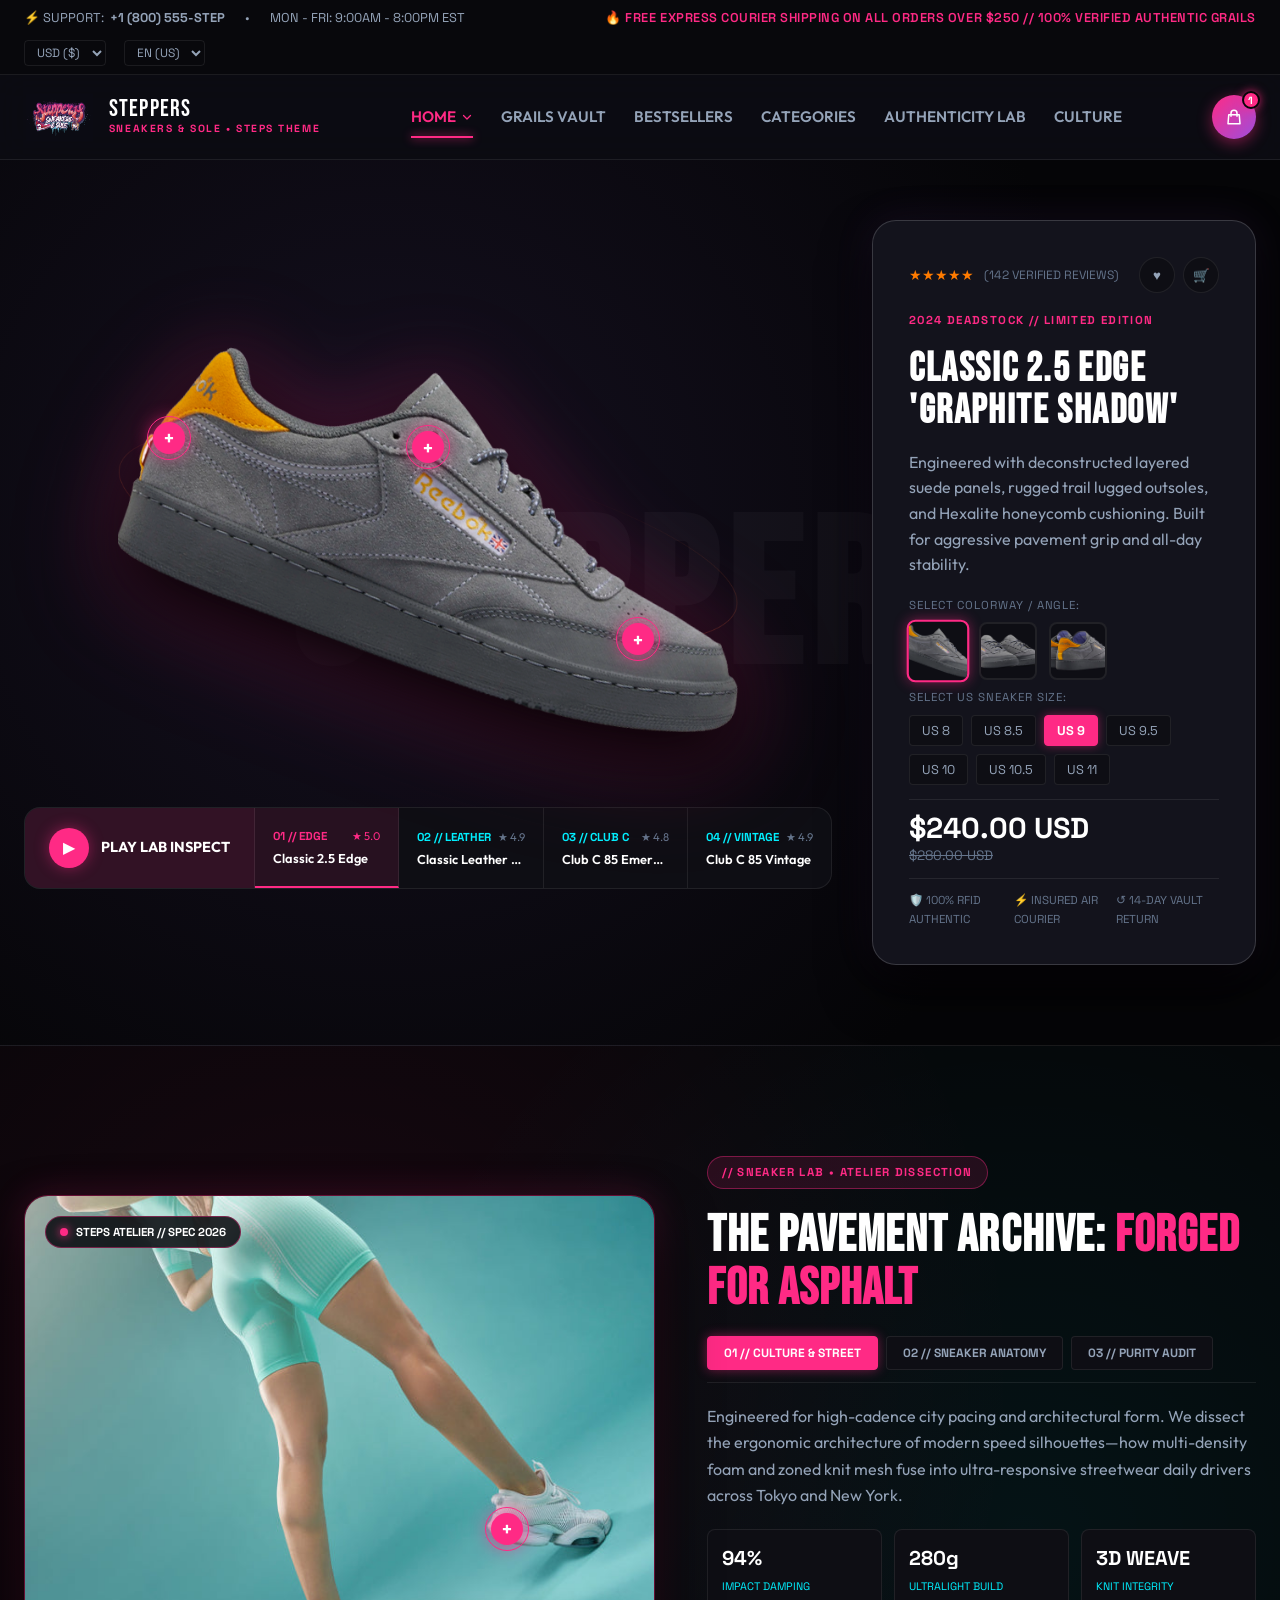
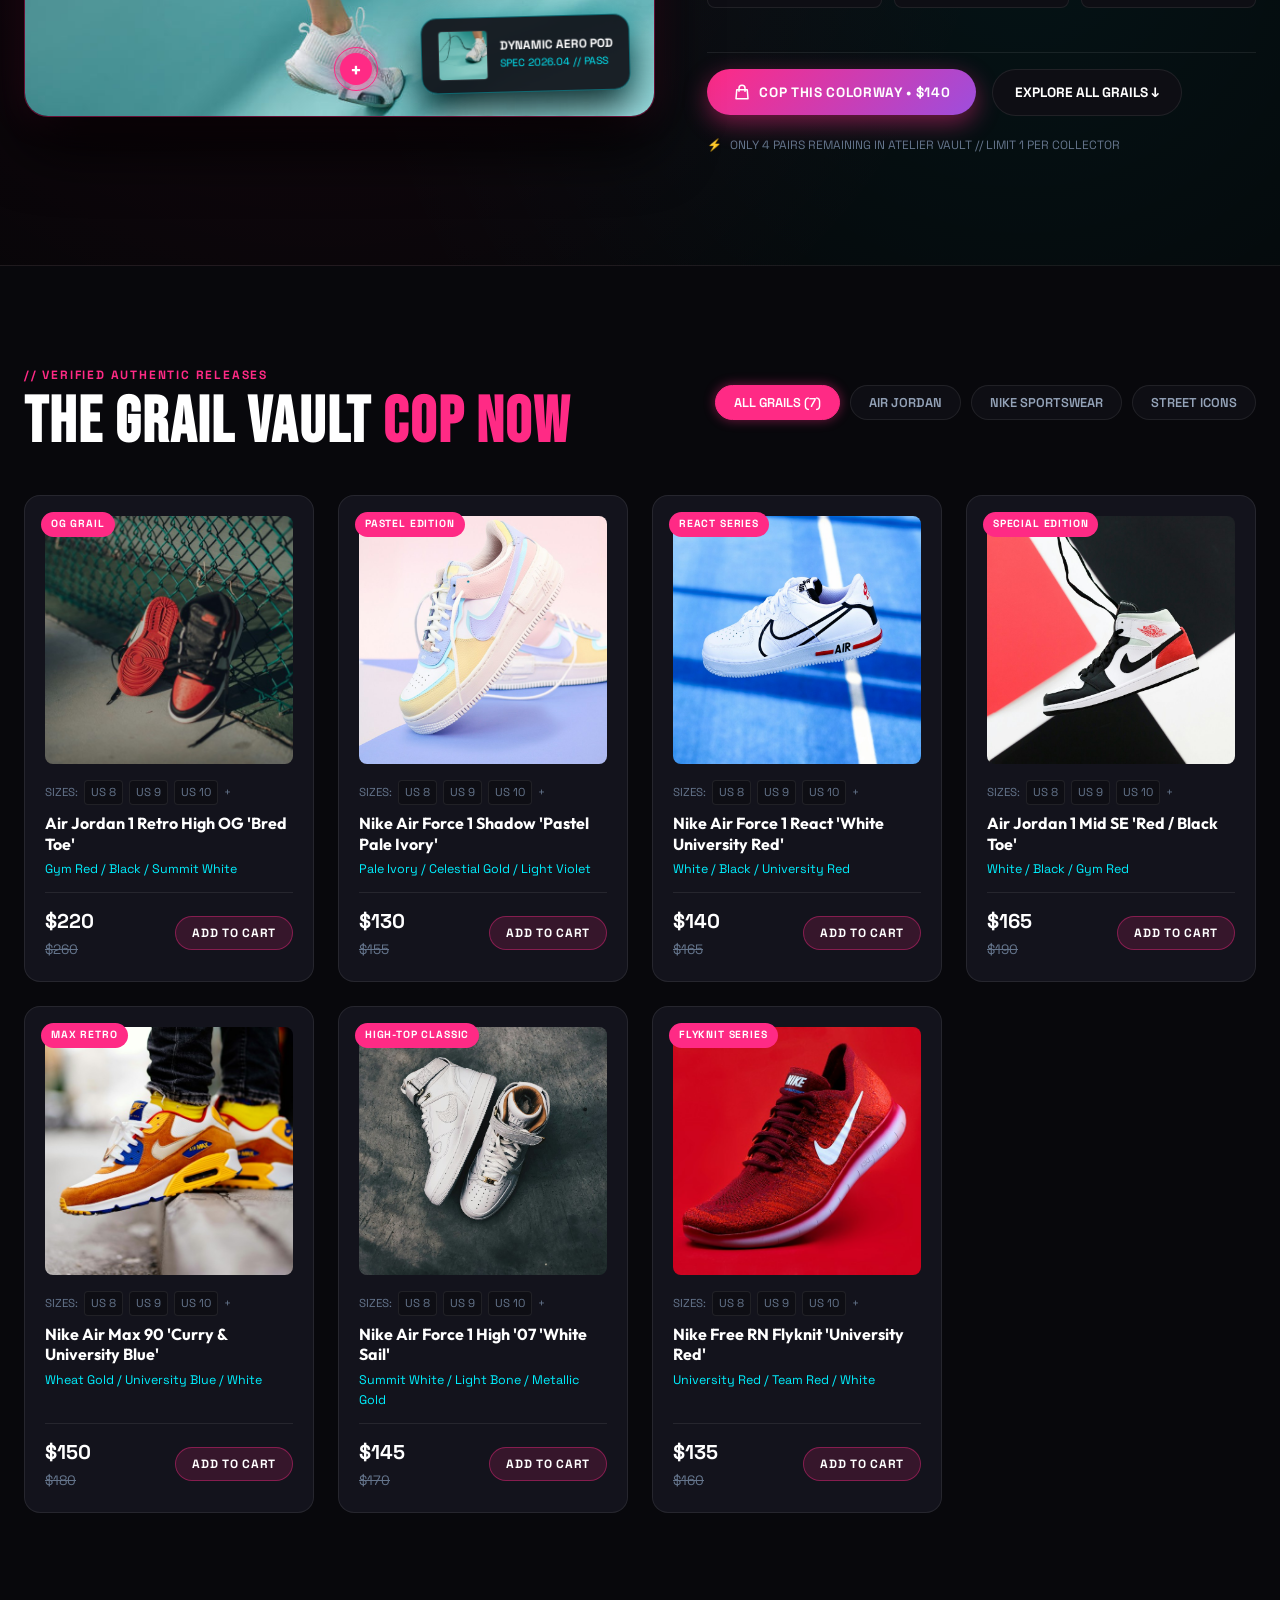
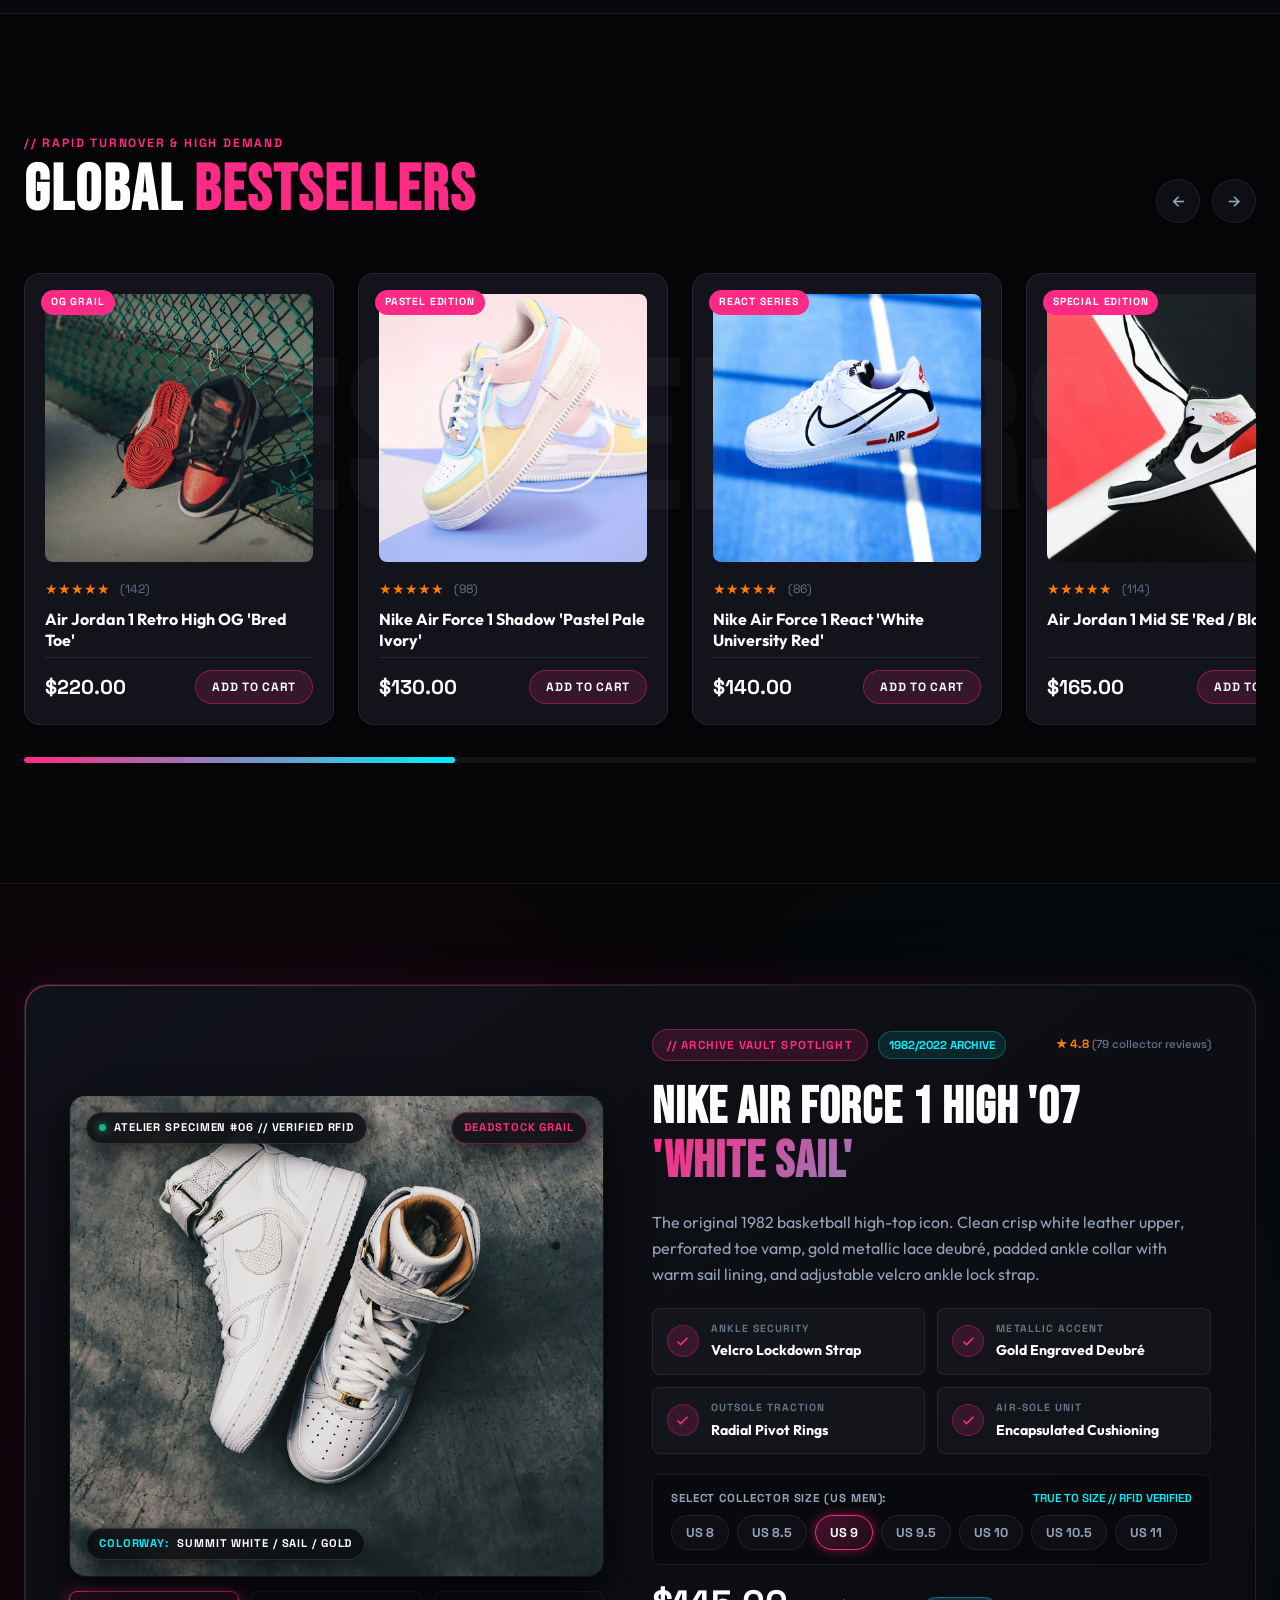
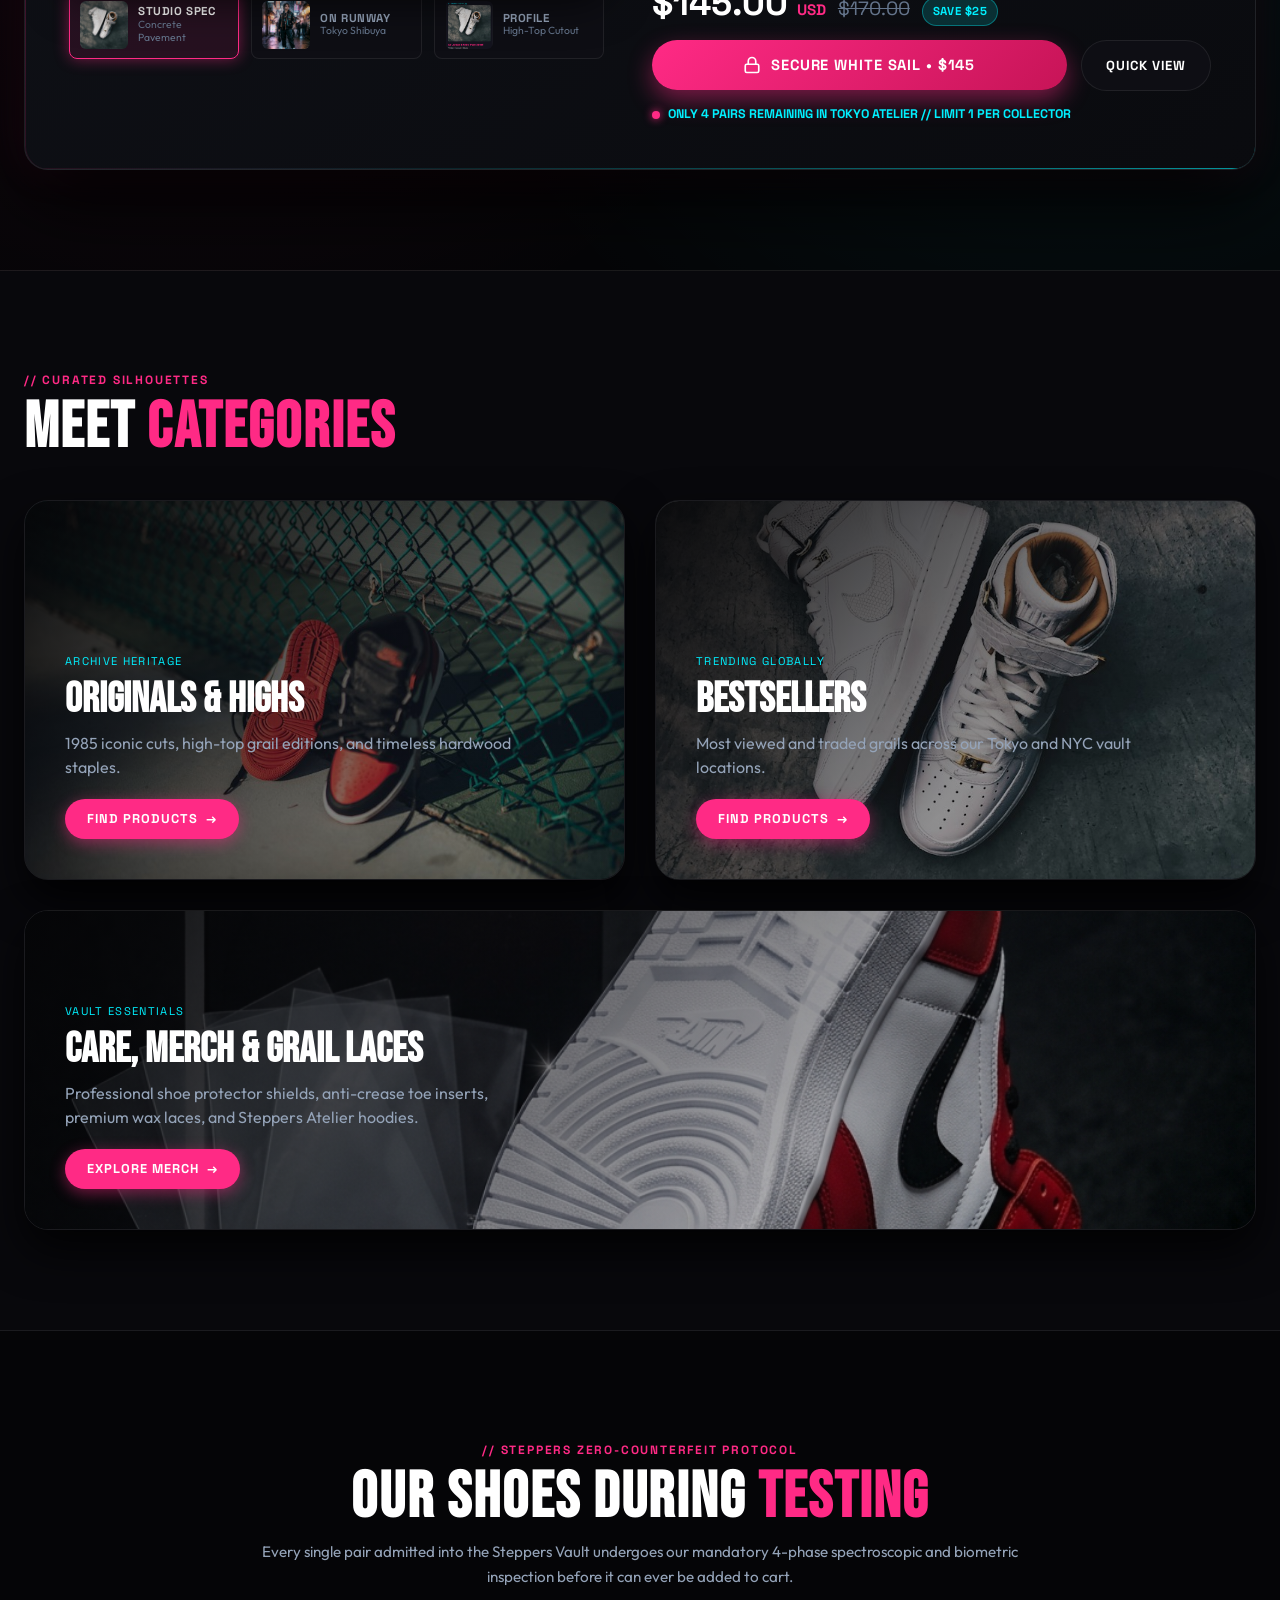
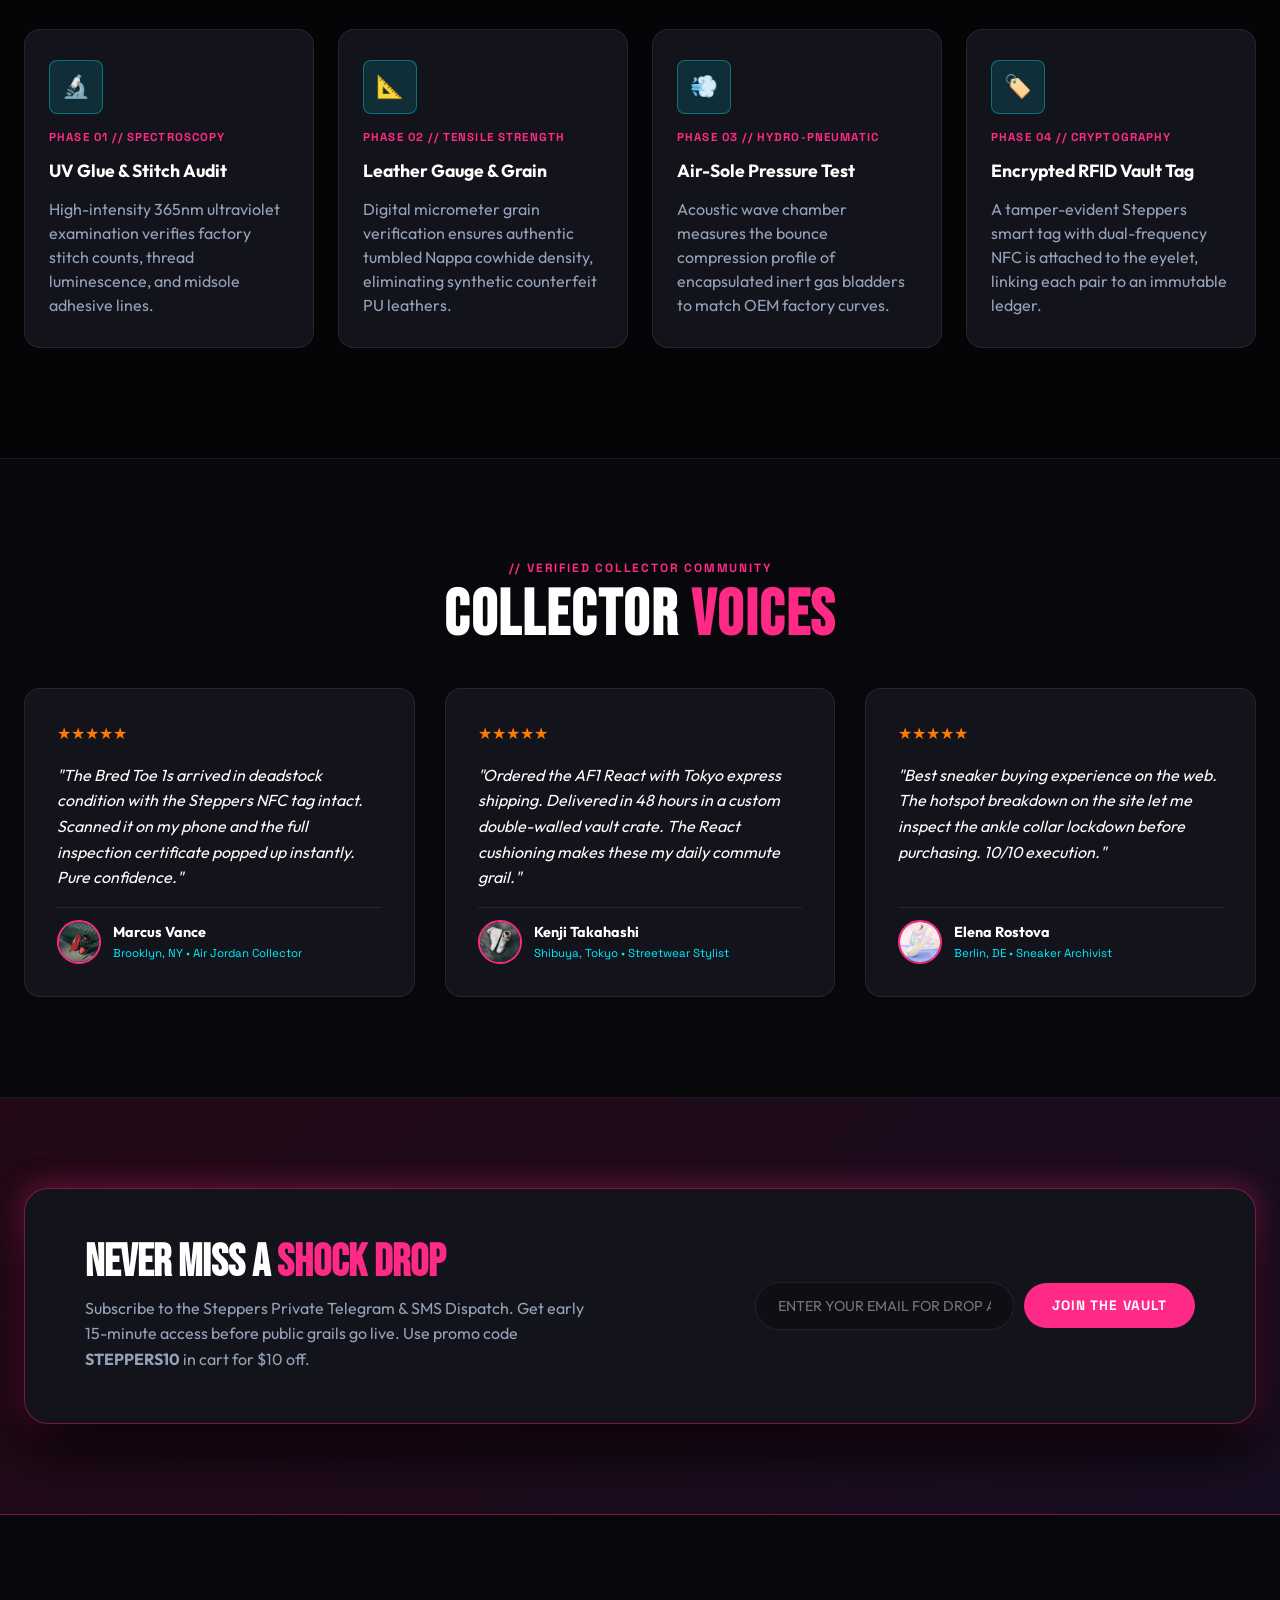
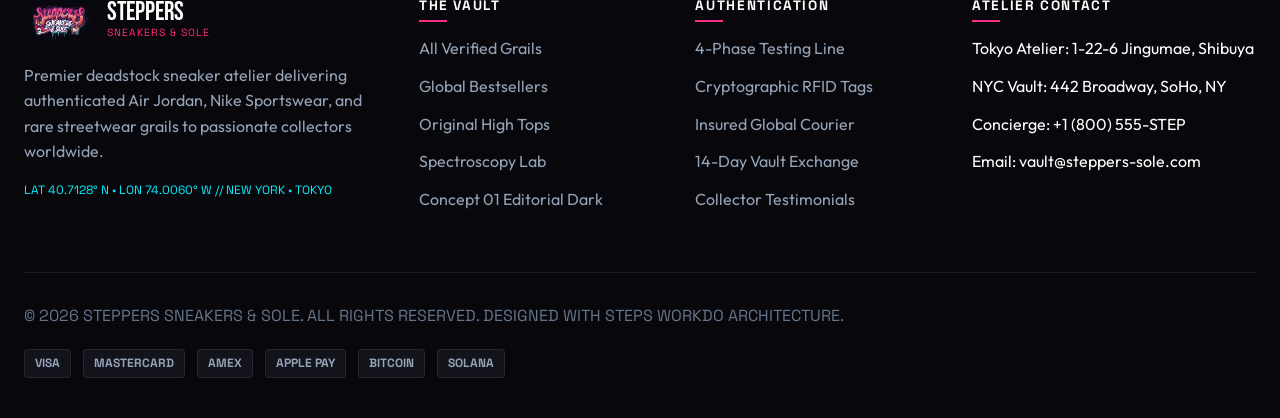
==== index2.html @ d8806152 "Feature Nike Air Force 1 High '07 'White Sail' in redesigned spotlight section on index2" ====
<!DOCTYPE html>
<html lang="en">

<head>
  <meta charset="UTF-8">
  <meta name="viewport" content="width=device-width, initial-scale=1.0">
  <title>Steppers Sneakers &amp; Sole — Steps WorkDo Theme (Concept 02)</title>
  <meta name="description"
    content="Steppers Concept 02: Reimagined with Steps WorkDo Shopify e-commerce architecture in dark cyberpunk streetwear aesthetics. Interactive shoe hotspots, live swatches, sizing selector, and authenticated grail vault.">
  <link rel="icon" type="image/jpeg" href="assets/images/steppers-logo.jpg">

  <!-- Core Stylesheet for Concept 2 (Steps WorkDo Architecture) -->
  <link rel="stylesheet" href="assets/css/style2.css">
</head>

<body>

  <!-- ==========================================================================
       1. TOP ANNOUNCEMENT BAR (STEPS WORKDO STYLE)
       ========================================================================== -->
  <aside class="site-top-bar" aria-label="Announcement & Support">
    <div class="container top-bar-inner">
      <div class="top-bar-left">
        <span>⚡ SUPPORT: <strong>+1 (800) 555-STEP</strong></span>
        <span>•</span>
        <span>MON - FRI: 9:00AM - 8:00PM EST</span>
      </div>

      <div class="top-bar-ticker">
        🔥 FREE EXPRESS COURIER SHIPPING ON ALL ORDERS OVER $250 // 100% VERIFIED AUTHENTIC GRAILS
      </div>

      <div class="top-bar-right">
        <select class="top-select" aria-label="Select Currency">
          <option value="USD">USD ($)</option>
          <option value="EUR">EUR (€)</option>
          <option value="GBP">GBP (£)</option>
          <option value="JPY">JPY (¥)</option>
        </select>

        <select class="top-select" aria-label="Select Language">
          <option value="EN">EN (US)</option>
          <option value="JA">JA (JP)</option>
          <option value="FR">FR (EU)</option>
        </select>
      </div>
    </div>
  </aside>

  <!-- ==========================================================================
       2. MAIN SITE HEADER (STEPS WORKDO HEADER-STYLE-ONE)
       ========================================================================== -->
  <header class="site-header" id="site-header">
    <div class="container site-header-inner">

      <!-- Brand Logo -->
      <a href="index2.html" class="header-brand" aria-label="Steppers Sneakers &amp; Sole Home">
        <img src="assets/images/steppers-logo.jpg" alt="Steppers Sneakers &amp; Sole Official Emblem"
          class="brand-logo-img">
        <div class="brand-text-block">
          <span class="brand-name-title">STEPPERS</span>
          <span class="brand-edition-tag">SNEAKERS &amp; SOLE • STEPS THEME</span>
        </div>
      </a>

      <!-- Navigation Links -->
      <nav class="header-nav" aria-label="Main Navigation">
        <a href="index2.html" class="nav-link active">
          HOME
          <svg width="12" height="12" fill="none" stroke="currentColor" viewBox="0 0 24 24">
            <path stroke-linecap="round" stroke-linejoin="round" stroke-width="2.5" d="M19 9l-7 7-7-7" />
          </svg>
        </a>
        <a href="#catalog-section" class="nav-link">
          GRAILS VAULT
        </a>
        <a href="#bestsellers-section" class="nav-link">
          BESTSELLERS
        </a>
        <a href="#categories-section" class="nav-link">
          CATEGORIES
        </a>
        <a href="#testing-section" class="nav-link">
          AUTHENTICITY LAB
        </a>
        <a href="#culture-section" class="nav-link">
          CULTURE
        </a>
      </nav>

      <!-- Header Action Controls -->
      <div class="header-actions">
        <!-- Cart Bag Trigger -->
        <button class="btn-header-cart cart-open-trigger" aria-label="Open Shopping Bag">
          <svg width="18" height="18" fill="none" stroke="currentColor" viewBox="0 0 24 24">
            <path stroke-linecap="round" stroke-linejoin="round" stroke-width="2"
              d="M16 11V7a4 4 0 00-8 0v4M5 9h14l1 12H4L5 9z" />
          </svg>
          <span class="action-count-bubble cart-counter-bubble">0</span>
        </button>

        <!-- Mobile Menu Toggle Button -->
        <button class="mobile-menu-toggle" aria-label="Open Mobile Menu"
          onclick="document.querySelector('.header-nav').classList.toggle('mobile-open')">
          <span></span>
          <span></span>
          <span></span>
        </button>
      </div>

    </div>
  </header>

  <main>
    <!-- ==========================================================================
         3. HERO SECTION (MAIN-HIRO-SECTION — STEPS SIGNATURE LAYOUT)
         ========================================================================== -->
    <section class="main-hiro-section" id="hero-section">
      <!-- Huge Ambient Watermark Background (Matches Steps Demo "STEPPERS") -->
      <div class="watermark-bg-title">STEPPERS</div>

      <div class="container hero-layout-grid">

        <!-- Left Showcase Column: Floating Sneaker Display & Hotspot Pins -->
        <div class="hero-showcase-col">
          <div class="hero-stage-container">

            <!-- Ambient Orbital Ring (Signature Steps Element) -->
            <img src="assets/images/ellipse-ring.png" alt="Orbital Ring" class="hero-ellipse-ring">

            <!-- Dynamic Floating Cutout Sneaker PNG -->
            <img id="hero-shoe-display" src="assets/images/ref-hero-1.png" alt="Classic 2.5 Edge 'Graphite Shadow'"
              class="hero-main-shoe-img">

            <!-- Interactive Hotspot 1: Heel Counter (Stability) -->
            <div class="hotspot-pin pin-heel" id="hotspot-heel" tabindex="0">
              <button class="hotspot-pin-btn" aria-label="Heel Counter Stability Hotspot">+</button>
              <div class="hotspot-card">
                <span class="hotspot-card-tag">HEEL // STABILITY</span>
                <h4 class="hotspot-card-title" id="pin-heel-title">Molded Heel Counter</h4>
                <p class="hotspot-card-desc" id="pin-heel-desc">Thermoplastic counter locks down the calcaneus to
                  eliminate lateral slippage.</p>
              </div>
            </div>

            <!-- Interactive Hotspot 2: Lacing & Core -->
            <div class="hotspot-pin pin-cushion" id="hotspot-cushion" tabindex="0">
              <button class="hotspot-pin-btn" aria-label="Lacing and Cushion Hotspot">+</button>
              <div class="hotspot-card">
                <span class="hotspot-card-tag">LACES // FIT</span>
                <h4 class="hotspot-card-title" id="pin-cushion-title">Gillie Lacing &amp; Mid Core</h4>
                <p class="hotspot-card-desc" id="pin-cushion-desc">Reinforced speed-lacing eyelets distribute tension
                  evenly across the instep.</p>
              </div>
            </div>

            <!-- Interactive Hotspot 3: Toe Cap & Lug -->
            <div class="hotspot-pin pin-toe" id="hotspot-toe" tabindex="0">
              <button class="hotspot-pin-btn" aria-label="Toe Cap and Lug Hotspot">+</button>
              <div class="hotspot-card">
                <span class="hotspot-card-tag">TOE CAP // TRACTION</span>
                <h4 class="hotspot-card-title" id="pin-toe-title">Toe Cap &amp; Trail Lug</h4>
                <p class="hotspot-card-desc" id="pin-toe-desc">Reinforced rubber abrasion cap wraps the forefoot for
                  high-impact durability.</p>
              </div>
            </div>

          </div>

          <!-- Bottom Control Bar (Inspect Video / 360 + Numbered Shoe Selector Tabs) -->
          <div class="hero-bottom-strip">
            <div class="hero-video-box" title="Watch 360° Optical Inspection Video"
              onclick="alert('Steppers 360° Spectroscopic Inspection reel playing: 100% genuine deadstock verification passed.')">
              <div class="btn-play-circle">▶</div>
              <span class="video-box-label">PLAY LAB INSPECT</span>
            </div>

            <div class="hero-tabs-row" role="tablist">
              <div class="hero-tab-item active" data-idx="0" role="tab" tabindex="0">
                <div class="tab-num-row">
                  <span class="tab-idx">01 // EDGE</span>
                  <span style="font-size:0.7rem; color:var(--accent-pink);">★ 5.0</span>
                </div>
                <span class="tab-shoe-name">Classic 2.5 Edge</span>
              </div>

              <div class="hero-tab-item" data-idx="1" role="tab" tabindex="0">
                <div class="tab-num-row">
                  <span class="tab-idx">02 // LEATHER</span>
                  <span style="font-size:0.7rem; color:var(--text-muted);">★ 4.9</span>
                </div>
                <span class="tab-shoe-name">Classic Leather Ice</span>
              </div>

              <div class="hero-tab-item" data-idx="2" role="tab" tabindex="0">
                <div class="tab-num-row">
                  <span class="tab-idx">03 // CLUB C</span>
                  <span style="font-size:0.7rem; color:var(--text-muted);">★ 4.8</span>
                </div>
                <span class="tab-shoe-name">Club C 85 Emerald</span>
              </div>

              <div class="hero-tab-item" data-idx="3" role="tab" tabindex="0">
                <div class="tab-num-row">
                  <span class="tab-idx">04 // VINTAGE</span>
                  <span style="font-size:0.7rem; color:var(--text-muted);">★ 4.9</span>
                </div>
                <span class="tab-shoe-name">Club C 85 Vintage</span>
              </div>
            </div>
          </div>
        </div>

        <!-- Right Buy Card (Steps WorkDo Signature Sticky Buy Dossier) -->
        <aside class="hero-product-card" aria-label="Selected Sneaker Specifications and Purchase Card">

          <div class="product-card-top-icons">
            <div class="stars-rating-wrap">
              ★★★★★ <span id="hero-card-reviews">(142 VERIFIED REVIEWS)</span>
            </div>

            <div class="card-action-pills">
              <button class="action-pill-btn" title="Add to Wishlist"
                onclick="alert('Saved to Collector Wishlist!')">♥</button>
              <button class="action-pill-btn cart-open-trigger" title="Open Bag">🛒</button>
            </div>
          </div>

          <div id="hero-card-subtitle" class="hero-card-subtag">2024 LIMITED EDITION // DECONSTRUCTED</div>

          <h1 id="hero-card-title" class="hero-card-headline">Classic 2.5 Edge 'Graphite Shadow'</h1>

          <p id="hero-card-desc" class="hero-card-desc">
            Engineered with deconstructed layered suede panels, rugged trail lugged outsoles, and Hexalite honeycomb
            cushioning. Built for aggressive pavement grip and all-day stability.
          </p>

          <!-- Swatch Selector / Alternate Angles -->
          <div class="sizes-selection-wrap">
            <div class="sizes-label">SELECT COLORWAY / ANGLE:</div>
            <div id="hero-swatches-box" class="card-swatches-row">
              <!-- Rendered via main2.js -->
            </div>

            <!-- US Sizing Chips -->
            <div class="sizes-selection-wrap">
              <div class="sizes-label">SELECT US SNEAKER SIZE:</div>
              <div id="hero-sizes-box" class="sizes-chips-list">
                <!-- Rendered via main2.js -->
              </div>
            </div>

            <!-- Buy Action Row -->
            <div class="card-buy-action-row">
              <div class="price-display-group">
                <span id="hero-card-price" class="price-current">$240.00 USD</span>
                <span id="hero-card-was-price" class="price-was">$280.00 USD</span>
              </div>
            </div>

            <!-- Trust Badges -->
            <div
              style="display:flex; justify-content:space-between; font-family:var(--font-tech); font-size:0.72rem; color:var(--text-muted); border-top:1px solid var(--border-subtle); padding-top:12px; margin-top:4px;">
              <span>🛡️ 100% RFID AUTHENTIC</span>
              <span>⚡ INSURED AIR COURIER</span>
              <span>↺ 14-DAY VAULT RETURN</span>
            </div>

        </aside>

      </div>
    </section>

    <!-- ==========================================================================
         4. UNIQUE ATELIER CULTURE & DISSECTION DECK (FEATURE BLOCK 01)
         ========================================================================== -->
    <section class="culture-atelier-deck" id="culture-section">
      <div class="container culture-deck-grid">

        <!-- Left Stage: Gritty Streetwear Visual with Interactive Hotspots & Audio Bar -->
        <div class="culture-media-stage">

          <!-- Top HUD Location Badge -->
          <div class="culture-hud-tag">
            <span class="live-dot"></span>
            <span>STEPS ATELIER // SPEC 2026</span>
          </div>

          <img src="assets/images/ref-two-coll.jpg" alt="Sneaker Culture Athletic Runway" class="culture-media-img">

          <!-- Interactive Hotspot 1: Aerodynamic Heel Pod -->
          <div class="hotspot-pin deck-pin-1" tabindex="0">
            <button class="hotspot-pin-btn" aria-label="Heel Pod Spec">+</button>
            <div class="hotspot-card">
              <span class="hotspot-card-tag">CUSHIONING // DUAL-POD</span>
              <h4 class="hotspot-card-title">Dynamic Air Impact Pod</h4>
              <p class="hotspot-card-desc">Segmented responsive cushioning engineered for high-energy rebound and
                asphalt dampening.</p>
            </div>
          </div>

          <!-- Interactive Hotspot 2: Engineered Breathable Mesh -->
          <div class="hotspot-pin deck-pin-2" tabindex="0">
            <button class="hotspot-pin-btn" aria-label="Mesh Upper Spec">+</button>
            <div class="hotspot-card">
              <span class="hotspot-card-tag">UPPER // 3D KNIT</span>
              <h4 class="hotspot-card-title">Adaptive Knit Mesh</h4>
              <p class="hotspot-card-desc">Seamless multi-density woven yarn delivering zoned support and ultralight
                flexibility.</p>
            </div>
          </div>


          <!-- Picture-in-Picture Detail Card -->
          <div class="culture-pip-card">
            <img src="assets/images/ref-feat3.jpg" alt="Detail Macro Inset" class="culture-pip-thumb">
            <div class="culture-pip-meta">
              <span class="culture-pip-title">DYNAMIC AERO POD</span>
              <span class="culture-pip-sub">SPEC 2026.04 // PASS</span>
            </div>
          </div>

        </div>

        <!-- Right Stage: Interactive 3-Tab Dissection Dossier -->
        <div class="culture-editorial-wrap">

          <span class="culture-section-badge">// SNEAKER LAB • ATELIER DISSECTION</span>

          <h2 class="culture-main-title">
            THE PAVEMENT ARCHIVE: <span>FORGED FOR ASPHALT</span>
          </h2>

          <!-- 3-Tab Navigation Strip -->
          <div class="deck-tabs-nav" role="tablist">
            <button class="deck-tab-btn active" data-deck-tab="culture" role="tab">01 // CULTURE &amp; STREET</button>
            <button class="deck-tab-btn" data-deck-tab="anatomy" role="tab">02 // SNEAKER ANATOMY</button>
            <button class="deck-tab-btn" data-deck-tab="testing" role="tab">03 // PURITY AUDIT</button>
          </div>

          <!-- Tab Panel 1: Culture & Street -->
          <div class="deck-panel-content active" id="deck-panel-culture" role="tabpanel">
            <p class="deck-panel-text">
              Engineered for high-cadence city pacing and architectural form. We dissect the ergonomic architecture of
              modern speed silhouettes—how multi-density foam and zoned knit mesh fuse into ultra-responsive streetwear
              daily drivers across Tokyo and New York.
            </p>

            <div class="deck-metrics-grid">
              <div class="deck-metric-card">
                <span class="deck-metric-val">94%</span>
                <span class="deck-metric-label">Impact Damping</span>
              </div>
              <div class="deck-metric-card">
                <span class="deck-metric-val">280g</span>
                <span class="deck-metric-label">Ultralight Build</span>
              </div>
              <div class="deck-metric-card">
                <span class="deck-metric-val">3D WEAVE</span>
                <span class="deck-metric-label">Knit Integrity</span>
              </div>
            </div>
          </div>

          <!-- Tab Panel 2: Sneaker Anatomy -->
          <div class="deck-panel-content" id="deck-panel-anatomy" role="tabpanel">
            <p class="deck-panel-text">
              Every curve, seam, and air pocket is calibrated for high-impact urban roaming. The deconstructed collar
              relieves pressure on the achilles tendon, while the high-rebound drop-in core absorbs heavy shock from
              concrete strides.
            </p>

            <div class="deck-metrics-grid">
              <div class="deck-metric-card">
                <span class="deck-metric-val">REACT</span>
                <span class="deck-metric-label">Drop-In Core</span>
              </div>
              <div class="deck-metric-card">
                <span class="deck-metric-val">365nm</span>
                <span class="deck-metric-label">UV Certified</span>
              </div>
              <div class="deck-metric-card">
                <span class="deck-metric-val">DUAL</span>
                <span class="deck-metric-label">Air Chamber</span>
              </div>
            </div>
          </div>

          <!-- Tab Panel 3: Purity Audit -->
          <div class="deck-panel-content" id="deck-panel-testing" role="tabpanel">
            <p class="deck-panel-text">
              Zero tolerance for synthetic counterfeit materials. Every admitted pair is exposed to high-frequency
              spectroscopic luminescence and microscopic grain analysis before receiving the tamper-evident Steppers
              smart tag.
            </p>

            <div class="deck-metrics-grid">
              <div class="deck-metric-card">
                <span class="deck-metric-val">100%</span>
                <span class="deck-metric-label">RFID Verified</span>
              </div>
              <div class="deck-metric-card">
                <span class="deck-metric-val">150K+</span>
                <span class="deck-metric-label">Flex Cycles</span>
              </div>
              <div class="deck-metric-card">
                <span class="deck-metric-val">LEDGER</span>
                <span class="deck-metric-label">Node #8821</span>
              </div>
            </div>
          </div>

          <!-- Action Controls Row -->
          <div class="deck-actions-row">
            <button id="btn-twocol-buy-1" class="btn-deck-cta">
              <svg width="18" height="18" fill="none" stroke="currentColor" viewBox="0 0 24 24">
                <path stroke-linecap="round" stroke-linejoin="round" stroke-width="2"
                  d="M16 11V7a4 4 0 00-8 0v4M5 9h14l1 12H4L5 9z" />
              </svg>
              COP THIS COLORWAY • $140
            </button>
            <button class="btn-deck-secondary"
              onclick="document.getElementById('catalog-section').scrollIntoView({behavior:'smooth'})">
              EXPLORE ALL GRAILS ↓
            </button>
          </div>

          <div
            style="font-family:var(--font-tech); font-size:0.75rem; color:var(--text-muted); display:flex; align-items:center; gap:8px;">
            <span style="color:var(--accent-pink);">⚡</span>
            <span>ONLY 4 PAIRS REMAINING IN ATELIER VAULT // LIMIT 1 PER COLLECTOR</span>
          </div>

        </div>

      </div>
    </section>

    <!-- ==========================================================================
         5. ALL SNEAKERS / GRAILS CATALOG GRID (STEPS 4-COLUMN STOREFRONT)
         ========================================================================== -->
    <section class="all-shoes-section" id="catalog-section">
      <div class="container">

        <div class="section-header-row">
          <div class="section-title-wrap">
            <span class="section-eyebrow">// VERIFIED AUTHENTIC RELEASES</span>
            <h2 class="section-main-heading">THE GRAIL VAULT <span>COP NOW</span></h2>
          </div>

          <!-- Category Filter Pills (Steps WorkDo Category Switcher) -->
          <div class="filter-tabs-strip">
            <button class="filter-tab-pill active" data-filter="all">ALL GRAILS (7)</button>
            <button class="filter-tab-pill" data-filter="jordan">AIR JORDAN</button>
            <button class="filter-tab-pill" data-filter="nike">NIKE SPORTSWEAR</button>
            <button class="filter-tab-pill" data-filter="street">STREET ICONS</button>
          </div>
        </div>

        <!-- Dynamic 4-Column Product Cards Grid (Populated by main2.js) -->
        <div id="catalog-products-grid" class="products-cards-grid">
          <!-- Rendered dynamically by main2.js -->
        </div>

      </div>
    </section>

    <!-- ==========================================================================
         6. BESTSELLERS SHOWCASE SLIDER (STEPS BESTSELLER-SECTION)
         ========================================================================== -->
    <section class="bestseller-section" id="bestsellers-section">
      <!-- Steps WorkDo Giant Watermark Background -->
      <div class="watermark-bg-title">Bestsellers</div>

      <div class="container">
        <div class="section-header-row">
          <div class="section-title-wrap">
            <span class="section-eyebrow">// RAPID TURNOVER &amp; HIGH DEMAND</span>
            <h2 class="section-main-heading">GLOBAL <span>BESTSELLERS</span></h2>
          </div>

          <!-- Carousel Slider Arrows -->
          <div style="display:flex; gap:12px;">
            <button id="btn-bestseller-prev" class="action-pill-btn" style="width:44px; height:44px; font-size:1.2rem;"
              aria-label="Previous Bestseller Slide">←</button>
            <button id="btn-bestseller-next" class="action-pill-btn" style="width:44px; height:44px; font-size:1.2rem;"
              aria-label="Next Bestseller Slide">→</button>
          </div>
        </div>

        <!-- Bestsellers Horizontal Carousel Track (Populated by main2.js) -->
        <div class="bestseller-carousel-viewport" id="bestseller-viewport">
          <div id="bestseller-slider" class="bestseller-slider-track">
            <!-- Rendered dynamically by main2.js -->
          </div>
        </div>

        <!-- Carousel Gradient Progress Indicator -->
        <div class="carousel-progress-track">
          <div class="carousel-progress-fill" id="bestseller-progress-fill"></div>
        </div>
      </div>
    </section>

    <!-- ==========================================================================
         7. TWO-COLUMN FEATURE BLOCK 02 (SHIBUYA EDITORIAL RUNWAY SPOTLIGHT)
         ========================================================================== -->
    <section class="shoe-two-column-layout" id="editorial-spotlight">
      <div class="container">
        
        <div class="editorial-spotlight-card">
          <div class="two-col-grid reverse">

            <!-- Left Visual Showcase Stage (Multi-Angle Gallery + Floating Spec HUD) -->
            <div class="two-col-media-wrap">
              <div class="spotlight-photo-frame">
                <img id="spotlight-main-img" src="assets/images/sneaker-retro4.jpg" alt="Nike Air Force 1 High '07 'White Sail'" class="two-col-photo">
                
                <!-- Floating HUD Badges -->
                <div class="spotlight-hud-badge top-left">
                  <span class="hud-dot-live"></span>
                  <span>ATELIER SPECIMEN #06 // VERIFIED RFID</span>
                </div>
                <div class="spotlight-hud-badge top-right">
                  <span>DEADSTOCK GRAIL</span>
                </div>
                <div class="spotlight-hud-badge bottom-left">
                  <span style="color:var(--accent-cyan);">COLORWAY:</span> SUMMIT WHITE / SAIL / GOLD
                </div>
              </div>

              <!-- Interactive Angle & Lookbook Thumbnails Switcher -->
              <div class="spotlight-thumbs-row">
                <button type="button" class="spotlight-thumb-btn active" data-src="assets/images/sneaker-retro4.jpg" aria-label="Studio Angle">
                  <img src="assets/images/sneaker-retro4.jpg" alt="Studio Specimen">
                  <div class="spotlight-thumb-info">
                    <span class="spotlight-thumb-label">STUDIO SPEC</span>
                    <span class="spotlight-thumb-sub">Concrete Pavement</span>
                  </div>
                </button>
                <button type="button" class="spotlight-thumb-btn" data-src="assets/images/lookbook-alley.jpg" aria-label="Shibuya Street Runway">
                  <img src="assets/images/lookbook-alley.jpg" alt="Street Runway">
                  <div class="spotlight-thumb-info">
                    <span class="spotlight-thumb-label">ON RUNWAY</span>
                    <span class="spotlight-thumb-sub">Tokyo Shibuya</span>
                  </div>
                </button>
                <button type="button" class="spotlight-thumb-btn" data-src="assets/images/shoe-6.png" aria-label="Profile Specimen">
                  <img src="assets/images/shoe-6.png" alt="Profile Cutout">
                  <div class="spotlight-thumb-info">
                    <span class="spotlight-thumb-label">PROFILE</span>
                    <span class="spotlight-thumb-sub">High-Top Cutout</span>
                  </div>
                </button>
              </div>
            </div>

            <!-- Right Editorial Content Column -->
            <div class="two-col-info">
              
              <!-- Eyebrow & Badges Row -->
              <div class="spotlight-eyebrow-row">
                <span class="two-col-badge">// ARCHIVE VAULT SPOTLIGHT</span>
                <span class="spotlight-release-chip">1982/2022 ARCHIVE</span>
                <span class="spotlight-rating-chip">★ 4.8 <span>(79 collector reviews)</span></span>
              </div>

              <!-- Main Title with Gradient Emphasis -->
              <h2 class="two-col-title">
                NIKE AIR FORCE 1 HIGH '07 <span class="gradient-text">'WHITE SAIL'</span>
              </h2>

              <!-- 16px Description -->
              <p class="spotlight-desc">
                The original 1982 basketball high-top icon. Clean crisp white leather upper, perforated toe vamp, gold metallic lace deubré, padded ankle collar with warm sail lining, and adjustable velcro ankle lock strap.
              </p>

              <!-- Technical Specification Matrix (2x2 Grid) -->
              <div class="spotlight-specs-grid">
                <div class="spotlight-spec-item">
                  <div class="spec-icon-chip">
                    <svg width="15" height="15" viewBox="0 0 24 24" fill="none" stroke="currentColor" stroke-width="2.5"><polyline points="20 6 9 17 4 12"></polyline></svg>
                  </div>
                  <div class="spec-text-wrap">
                    <div class="spec-label">ANKLE SECURITY</div>
                    <div class="spec-val">Velcro Lockdown Strap</div>
                  </div>
                </div>

                <div class="spotlight-spec-item">
                  <div class="spec-icon-chip">
                    <svg width="15" height="15" viewBox="0 0 24 24" fill="none" stroke="currentColor" stroke-width="2.5"><polyline points="20 6 9 17 4 12"></polyline></svg>
                  </div>
                  <div class="spec-text-wrap">
                    <div class="spec-label">METALLIC ACCENT</div>
                    <div class="spec-val">Gold Engraved Deubré</div>
                  </div>
                </div>

                <div class="spotlight-spec-item">
                  <div class="spec-icon-chip">
                    <svg width="15" height="15" viewBox="0 0 24 24" fill="none" stroke="currentColor" stroke-width="2.5"><polyline points="20 6 9 17 4 12"></polyline></svg>
                  </div>
                  <div class="spec-text-wrap">
                    <div class="spec-label">OUTSOLE TRACTION</div>
                    <div class="spec-val">Radial Pivot Rings</div>
                  </div>
                </div>

                <div class="spotlight-spec-item">
                  <div class="spec-icon-chip">
                    <svg width="15" height="15" viewBox="0 0 24 24" fill="none" stroke="currentColor" stroke-width="2.5"><polyline points="20 6 9 17 4 12"></polyline></svg>
                  </div>
                  <div class="spec-text-wrap">
                    <div class="spec-label">AIR-SOLE UNIT</div>
                    <div class="spec-val">Encapsulated Cushioning</div>
                  </div>
                </div>
              </div>

              <!-- Interactive Size Selection Strip -->
              <div class="spotlight-size-box">
                <div class="size-header-row">
                  <span class="size-label">SELECT COLLECTOR SIZE (US MEN):</span>
                  <span class="size-guide-link">TRUE TO SIZE // RFID VERIFIED</span>
                </div>
                <div class="spotlight-sizes-strip" id="spotlight-sizes-list">
                  <button type="button" class="spotlight-size-pill" data-size="US 8">US 8</button>
                  <button type="button" class="spotlight-size-pill" data-size="US 8.5">US 8.5</button>
                  <button type="button" class="spotlight-size-pill active" data-size="US 9">US 9</button>
                  <button type="button" class="spotlight-size-pill" data-size="US 9.5">US 9.5</button>
                  <button type="button" class="spotlight-size-pill" data-size="US 10">US 10</button>
                  <button type="button" class="spotlight-size-pill" data-size="US 10.5">US 10.5</button>
                  <button type="button" class="spotlight-size-pill" data-size="US 11">US 11</button>
                </div>
              </div>

              <!-- Price & CTA Actions Strip -->
              <div class="spotlight-cta-block">
                <div class="spotlight-price-row">
                  <div class="spotlight-price-val">$145.00 <span class="currency-tag">USD</span></div>
                  <span class="spotlight-orig-price">$170.00</span>
                  <span class="spotlight-save-badge">SAVE $25</span>
                </div>

                <div class="spotlight-buttons-group">
                  <button id="btn-twocol-buy-2" class="btn-spotlight-primary">
                    <svg width="18" height="18" viewBox="0 0 24 24" fill="none" stroke="currentColor" stroke-width="2.2">
                      <rect x="3" y="11" width="18" height="11" rx="2" ry="2"></rect>
                      <path d="M7 11V7a5 5 0 0 1 10 0v4"></path>
                    </svg>
                    <span>SECURE WHITE SAIL • $145</span>
                  </button>

                  <button id="btn-spotlight-quickview" type="button" class="btn-spotlight-secondary" data-id="step-06">
                    <span>QUICK VIEW</span>
                  </button>
                </div>

                <div class="spotlight-scarcity-row">
                  <span class="scarcity-pulse"></span>
                  <span>ONLY 4 PAIRS REMAINING IN TOKYO ATELIER // LIMIT 1 PER COLLECTOR</span>
                </div>
              </div>

            </div>

          </div>
        </div>

      </div>
    </section>

    <!-- ==========================================================================
         8. MEET CATEGORIES (STEPS MEET-CATEGORY-SECTION)
         ========================================================================== -->
    <section class="meet-category-section" id="categories-section">
      <div class="container">

        <div class="section-header-row">
          <div class="section-title-wrap">
            <span class="section-eyebrow">// CURATED SILHOUETTES</span>
            <h2 class="section-main-heading">MEET <span>CATEGORIES</span></h2>
          </div>
        </div>

        <div class="categories-banners-grid">

          <!-- Category Card 1: Originals -->
          <div class="category-banner-card">
            <img src="assets/images/sneaker-chicago.jpg" alt="Air Jordan Originals" class="category-banner-bg">
            <div class="category-banner-overlay">
              <span class="category-badge-chip">ARCHIVE HERITAGE</span>
              <h3 class="category-banner-heading">ORIGINALS &amp; HIGHS</h3>
              <p class="category-banner-copy">1985 iconic cuts, high-top grail editions, and timeless hardwood staples.
              </p>
              <a href="#catalog-section" class="btn-find-products">
                FIND PRODUCTS <span>→</span>
              </a>
            </div>
          </div>

          <!-- Category Card 2: Bestsellers -->
          <div class="category-banner-card">
            <img src="assets/images/sneaker-retro4.jpg" alt="Air Jordan Retro Bestseller" class="category-banner-bg">
            <div class="category-banner-overlay">
              <span class="category-badge-chip">TRENDING GLOBALLY</span>
              <h3 class="category-banner-heading">BESTSELLERS</h3>
              <p class="category-banner-copy">Most viewed and traded grails across our Tokyo and NYC vault locations.
              </p>
              <a href="#bestsellers-section" class="btn-find-products">
                FIND PRODUCTS <span>→</span>
              </a>
            </div>
          </div>

          <!-- Category Card 3: Care & Merchandise (Wide Card) -->
          <div class="category-banner-card wide-banner">
            <img src="assets/images/sole-cleaning.jpg" alt="Sneaker Care &amp; Essentials" class="category-banner-bg">
            <div class="category-banner-overlay">
              <span class="category-badge-chip">VAULT ESSENTIALS</span>
              <h3 class="category-banner-heading">CARE, MERCH &amp; GRAIL LACES</h3>
              <p class="category-banner-copy">Professional shoe protector shields, anti-crease toe inserts, premium wax
                laces, and Steppers Atelier hoodies.</p>
              <a href="#catalog-section" class="btn-find-products">
                EXPLORE MERCH <span>→</span>
              </a>
            </div>
          </div>

        </div>

      </div>
    </section>

    <!-- ==========================================================================
         9. OUR SHOES DURING TESTING (SHOES-DURING-TESTING SECTION)
         ========================================================================== -->
    <section class="shoes-during-testing" id="testing-section">
      <div class="container">

        <div class="section-title-wrap" style="text-align:center; align-items:center; max-width:760px; margin:0 auto;">
          <span class="section-eyebrow">// STEPPERS ZERO-COUNTERFEIT PROTOCOL</span>
          <h2 class="section-main-heading">OUR SHOES DURING <span>TESTING</span></h2>
          <p style="font-size:0.95rem; color:var(--text-secondary); line-height:1.6; margin-top:10px;">
            Every single pair admitted into the Steppers Vault undergoes our mandatory 4-phase spectroscopic and
            biometric inspection before it can ever be added to cart.
          </p>
        </div>

        <div class="testing-cards-grid">

          <div class="testing-feature-card">
            <div class="testing-icon-box">🔬</div>
            <span class="testing-card-step">PHASE 01 // SPECTROSCOPY</span>
            <h3 class="testing-card-title">UV Glue &amp; Stitch Audit</h3>
            <p class="testing-card-desc">High-intensity 365nm ultraviolet examination verifies factory stitch counts,
              thread luminescence, and midsole adhesive lines.</p>
          </div>

          <div class="testing-feature-card">
            <div class="testing-icon-box">📐</div>
            <span class="testing-card-step">PHASE 02 // TENSILE STRENGTH</span>
            <h3 class="testing-card-title">Leather Gauge &amp; Grain</h3>
            <p class="testing-card-desc">Digital micrometer grain verification ensures authentic tumbled Nappa cowhide
              density, eliminating synthetic counterfeit PU leathers.</p>
          </div>

          <div class="testing-feature-card">
            <div class="testing-icon-box">💨</div>
            <span class="testing-card-step">PHASE 03 // HYDRO-PNEUMATIC</span>
            <h3 class="testing-card-title">Air-Sole Pressure Test</h3>
            <p class="testing-card-desc">Acoustic wave chamber measures the bounce compression profile of encapsulated
              inert gas bladders to match OEM factory curves.</p>
          </div>

          <div class="testing-feature-card">
            <div class="testing-icon-box">🏷️</div>
            <span class="testing-card-step">PHASE 04 // CRYPTOGRAPHY</span>
            <h3 class="testing-card-title">Encrypted RFID Vault Tag</h3>
            <p class="testing-card-desc">A tamper-evident Steppers smart tag with dual-frequency NFC is attached to the
              eyelet, linking each pair to an immutable ledger.</p>
          </div>

        </div>

      </div>
    </section>

    <!-- ==========================================================================
         10. TESTIMONIALS SECTION (STEPS TESTIMONIAL-SECTION)
         ========================================================================== -->
    <section class="testimonial-section" id="testimonials-section">
      <div class="container">

        <div class="section-title-wrap" style="text-align:center; align-items:center; margin-bottom:40px;">
          <span class="section-eyebrow">// VERIFIED COLLECTOR COMMUNITY</span>
          <h2 class="section-main-heading">COLLECTOR <span>VOICES</span></h2>
        </div>

        <div class="testimonials-grid">

          <!-- Testimonial 1 -->
          <div class="testimonial-card">
            <div class="review-stars">★★★★★</div>
            <p class="testimonial-quote">
              "The Bred Toe 1s arrived in deadstock condition with the Steppers NFC tag intact. Scanned it on my phone
              and the full inspection certificate popped up instantly. Pure confidence."
            </p>
            <div class="testimonial-author-row">
              <div class="author-avatar">
                <img src="assets/images/sneaker-chicago.jpg" alt="Marcus Vance Avatar">
              </div>
              <div>
                <div class="author-name">Marcus Vance</div>
                <div class="author-meta">Brooklyn, NY • Air Jordan Collector</div>
              </div>
            </div>
          </div>

          <!-- Testimonial 2 -->
          <div class="testimonial-card">
            <div class="review-stars">★★★★★</div>
            <p class="testimonial-quote">
              "Ordered the AF1 React with Tokyo express shipping. Delivered in 48 hours in a custom double-walled vault
              crate. The React cushioning makes these my daily commute grail."
            </p>
            <div class="testimonial-author-row">
              <div class="author-avatar">
                <img src="assets/images/sneaker-retro4.jpg" alt="Kenji Takahashi Avatar">
              </div>
              <div>
                <div class="author-name">Kenji Takahashi</div>
                <div class="author-meta">Shibuya, Tokyo • Streetwear Stylist</div>
              </div>
            </div>
          </div>

          <!-- Testimonial 3 -->
          <div class="testimonial-card">
            <div class="review-stars">★★★★★</div>
            <p class="testimonial-quote">
              "Best sneaker buying experience on the web. The hotspot breakdown on the site let me inspect the ankle
              collar lockdown before purchasing. 10/10 execution."
            </p>
            <div class="testimonial-author-row">
              <div class="author-avatar">
                <img src="assets/images/sneaker-purple.jpg" alt="Elena Rostova Avatar">
              </div>
              <div>
                <div class="author-name">Elena Rostova</div>
                <div class="author-meta">Berlin, DE • Sneaker Archivist</div>
              </div>
            </div>
          </div>

        </div>

      </div>
    </section>

    <!-- ==========================================================================
         11. NEWSLETTER SUBSCRIPTION SECTION
         ========================================================================== -->
    <section class="subscription-section" id="newsletter-section">
      <div class="container">

        <div class="subscription-card-box">
          <div class="sub-text-col">
            <h2 class="sub-title">NEVER MISS A <span>SHOCK DROP</span></h2>
            <p class="sub-desc">
              Subscribe to the Steppers Private Telegram &amp; SMS Dispatch. Get early 15-minute access before public
              grails go live. Use promo code <strong>STEPPERS10</strong> in cart for $10 off.
            </p>
          </div>

          <form class="sub-form"
            onsubmit="event.preventDefault(); alert('Subscribed! Check your inbox for private vault password.');">
            <input type="email" placeholder="ENTER YOUR EMAIL FOR DROP ACCESS..." class="sub-input" required>
            <button type="submit" class="btn-sub-submit">JOIN THE VAULT</button>
          </form>
        </div>

      </div>
    </section>
  </main>

  <!-- ==========================================================================
       12. SITE FOOTER (STEPS WORKDO STYLE)
       ========================================================================== -->
  <footer class="site-footer" id="footer-section">
    <div class="container">

      <div class="footer-main-grid">

        <!-- Brand Column -->
        <div class="footer-brand-col">
          <div style="display:flex; align-items:center; gap:12px;">
            <img src="assets/images/steppers-logo.jpg" alt="Steppers Logo" class="brand-logo-img">
            <div>
              <div style="font-family:var(--font-display); font-size:1.6rem; color:#fff; line-height:1;">STEPPERS</div>
              <div
                style="font-family:var(--font-tech); font-size:0.65rem; color:var(--accent-pink); letter-spacing:0.1em;">
                SNEAKERS &amp; SOLE</div>
            </div>
          </div>
          <p class="footer-bio-text">
            Premier deadstock sneaker atelier delivering authenticated Air Jordan, Nike Sportswear, and rare streetwear
            grails to passionate collectors worldwide.
          </p>
          <div style="font-family:var(--font-tech); font-size:0.75rem; color:var(--accent-cyan);">
            LAT 40.7128° N • LON 74.0060° W // NEW YORK • TOKYO
          </div>
        </div>

        <!-- Quick Links -->
        <div>
          <h4 class="footer-column-title">THE VAULT</h4>
          <ul class="footer-links-list">
            <li class="footer-link-item"><a href="#catalog-section">All Verified Grails</a></li>
            <li class="footer-link-item"><a href="#bestsellers-section">Global Bestsellers</a></li>
            <li class="footer-link-item"><a href="#categories-section">Original High Tops</a></li>
            <li class="footer-link-item"><a href="#testing-section">Spectroscopy Lab</a></li>
            <li class="footer-link-item"><a href="index.html">Concept 01 Editorial Dark</a></li>
          </ul>
        </div>

        <!-- Authenticity & Trust -->
        <div>
          <h4 class="footer-column-title">AUTHENTICATION</h4>
          <ul class="footer-links-list">
            <li class="footer-link-item"><a href="#testing-section">4-Phase Testing Line</a></li>
            <li class="footer-link-item"><a href="#testing-section">Cryptographic RFID Tags</a></li>
            <li class="footer-link-item"><a href="#site-header">Insured Global Courier</a></li>
            <li class="footer-link-item"><a href="#site-header">14-Day Vault Exchange</a></li>
            <li class="footer-link-item"><a href="#testimonials-section">Collector Testimonials</a></li>
          </ul>
        </div>

        <!-- Atelier Locations & Contact -->
        <div>
          <h4 class="footer-column-title">ATELIER CONTACT</h4>
          <ul class="footer-links-list">
            <li class="footer-link-item"><span style="color:#fff;">Tokyo Atelier:</span> 1-22-6 Jingumae, Shibuya</li>
            <li class="footer-link-item"><span style="color:#fff;">NYC Vault:</span> 442 Broadway, SoHo, NY</li>
            <li class="footer-link-item"><span style="color:#fff;">Concierge:</span> +1 (800) 555-STEP</li>
            <li class="footer-link-item"><span style="color:#fff;">Email:</span> vault@steppers-sole.com</li>
          </ul>
        </div>

      </div>

      <!-- Bottom Bar -->
      <div class="footer-bottom-bar">
        <div>
          &copy; 2026 STEPPERS SNEAKERS &amp; SOLE. ALL RIGHTS RESERVED. DESIGNED WITH STEPS WORKDO ARCHITECTURE.
        </div>

        <div class="payment-badges-row">
          <span class="pay-badge">VISA</span>
          <span class="pay-badge">MASTERCARD</span>
          <span class="pay-badge">AMEX</span>
          <span class="pay-badge">APPLE PAY</span>
          <span class="pay-badge">BITCOIN</span>
          <span class="pay-badge">SOLANA</span>
        </div>
      </div>

    </div>
  </footer>

  <!-- ==========================================================================
       13. SLIDE-OUT CART DRAWER & PROMO ENGINE (STEPS WORKDO DRAWER)
       ========================================================================== -->
  <div class="cart-drawer-overlay" id="cart-drawer-overlay" aria-hidden="true">
    <div class="cart-drawer" role="dialog" aria-modal="true" aria-label="Shopping Bag">

      <!-- Drawer Header -->
      <div class="cart-header">
        <h3 class="cart-title">YOUR VAULT BAG (<span class="cart-counter-bubble">0</span>)</h3>
        <button class="btn-close-drawer" id="btn-cart-close" aria-label="Close Bag">✕</button>
      </div>

      <!-- Free Shipping Progress Tracker -->
      <div class="shipping-bar-strip">
        <div id="shipping-status-text">Add <strong style="color:var(--accent-pink);">$250.00</strong> for Free Priority
          Courier</div>
        <div class="shipping-progress">
          <div class="shipping-fill" id="shipping-fill-bar" style="width: 0%;"></div>
        </div>
      </div>

      <!-- Scrollable Items Container -->
      <div class="cart-items-scroll" id="cart-items-container">
        <!-- Rendered via main2.js -->
      </div>

      <!-- Cart Drawer Footer -->
      <div class="cart-footer">
        <div class="promo-row">
          <input type="text" id="cart-promo-code" class="promo-input" placeholder="PROMO CODE (STEPPERS10)">
          <button id="btn-apply-promo" class="btn-apply-promo">APPLY</button>
        </div>

        <div class="subtotal-row">
          <span>SUBTOTAL:</span>
          <span id="cart-subtotal-val">$0.00 USD</span>
        </div>

        <p style="font-size:0.75rem; color:var(--text-muted); text-align:center;">
          Taxes, insured courier packaging, and RFID vault tags included at checkout.
        </p>

        <button class="btn-steps-add-cart btn-checkout-direct"
          onclick="alert('Proceeding to Encrypted Stripe Checkout...')">
          PROCEED TO SECURE CHECKOUT →
        </button>
      </div>

    </div>
  </div>

  <!-- Interactive Toast Notification -->
  <div class="site-toast" id="site-toast" role="status" aria-live="polite"></div>

  <!-- Main JavaScript Controller for Concept 2 -->
  <script src="assets/js/main2.js"></script>

</body>

</html>
---- assets/css/style2.css ----
/* ==========================================================================
   STEPPERS SNEAKERS & SOLE — CONCEPT 02: STEPS WORKDO ARCHITECTURE
   Inspired by: Steps WorkDo Shopify 2.0 Theme (https://steps-workdo.myshopify.com/)
   Palette: Official Steppers Dark Streetwear & Cyberpunk Identity (from index.html)
   ========================================================================== */

@import url('https://fonts.googleapis.com/css2?family=Bebas+Neue&family=Outfit:wght@300;400;500;600;700;800;900&family=Permanent+Marker&family=Space+Grotesk:wght@400;500;600;700&display=swap');

:root {
  /* Core Backgrounds (Dark Streetwear Theme from index.html) */
  --bg-black: #050507;
  --bg-darker: #08080c;
  --bg-surface: #0e0e14;
  --bg-card: #13131c;
  --bg-card-hover: #191924;
  --bg-glass: rgba(14, 14, 20, 0.85);

  /* Brand Accents - Exact Alignment with Official Steppers Logo */
  --accent-pink: #ff2a85;
  /* Dominant: Steppers bubble letter magenta/pink */
  --accent-pink-hover: #ff4d9e;
  --accent-pink-glow: rgba(255, 42, 133, 0.45);

  --accent-purple: #9d4edd;
  /* Dominant: 3D purple shadow and outline */
  --accent-purple-deep: #5a189a;
  --accent-purple-glow: rgba(157, 78, 221, 0.45);

  --accent-red: #e52535;
  /* Secondary: Jordan 1 Chicago high-top sneaker */
  --accent-red-glow: rgba(229, 37, 53, 0.4);

  --accent-cyan: #00f0ff;
  /* Subtle Complementary: "Sneakers & Sole" spray drips */
  --accent-cyan-dark: #00b4d8;
  --accent-cyan-glow: rgba(0, 240, 255, 0.4);

  --accent-orange: #ff7b00;
  /* Warm Street & Mascot Gold */
  --accent-orange-glow: rgba(255, 123, 0, 0.4);

  /* Typography */
  --font-display: 'Bebas Neue', sans-serif;
  --font-body: 'Outfit', sans-serif;
  --font-tag: 'Permanent Marker', cursive;
  --font-tech: 'Space Grotesk', sans-serif;

  /* Text Colors */
  --text-primary: #ffffff;
  --text-secondary: #94a3b8;
  --text-muted: #64748b;
  --text-dim: #475569;

  /* Borders & Dividers */
  --border-subtle: rgba(255, 255, 255, 0.08);
  --border-medium: rgba(255, 255, 255, 0.16);
  --border-neon: rgba(255, 42, 133, 0.4);
  --border-cyan: rgba(0, 240, 255, 0.35);

  /* Transitions & Radii */
  --radius-sm: 4px;
  --radius-md: 8px;
  --radius-lg: 16px;
  --radius-xl: 24px;
  --radius-full: 9999px;
  --trans: 0.3s cubic-bezier(0.16, 1, 0.3, 1);
}

/* ==========================================================================
   RESET & BASE STYLES
   ========================================================================== */
*,
*::before,
*::after {
  box-sizing: border-box;
  margin: 0;
  padding: 0;
}

html {
  scroll-behavior: smooth;
  font-size: 16px;
  background-color: var(--bg-black);
  color: var(--text-primary);
}

body {
  font-family: var(--font-body);
  background-color: var(--bg-black);
  color: var(--text-primary);
  line-height: 1.6;
  overflow-x: hidden;
  -webkit-font-smoothing: antialiased;
}

p {
  font-size: 16px;
}

img {
  max-width: 100%;
  height: auto;
  display: block;
}

a {
  color: inherit;
  text-decoration: none;
  transition: color var(--trans);
}

button,
input,
select {
  font-family: inherit;
  border: none;
  outline: none;
}

button {
  cursor: pointer;
  background: none;
}

/* Container */
.container {
  width: 100%;
  max-width: 1400px;
  margin: 0 auto;
  padding: 0 24px;
}

.container-fluid {
  width: 100%;
  padding: 0 32px;
}

/* Section Spacing */
.padding-top {
  padding-top: 100px;
}

.padding-bottom {
  padding-bottom: 100px;
}

/* Watermark Background Title (Signature Steps WorkDo Element) */
.watermark-bg-title {
  position: absolute;
  top: 50%;
  left: 50%;
  transform: translate(-50%, -50%);
  font-family: var(--font-display);
  font-size: clamp(6rem, 16vw, 18rem);
  font-weight: 900;
  line-height: 0.8;
  color: rgba(255, 255, 255, 0.03);
  text-transform: uppercase;
  letter-spacing: 0.05em;
  white-space: nowrap;
  pointer-events: none;
  z-index: 1;
  user-select: none;
}

/* Official Logo Display */
.brand-logo-img {
  height: 52px;
  width: auto;
  aspect-ratio: 1024 / 751;
  clip-path: inset(2px);
  mix-blend-mode: screen;
  filter: contrast(1.05) brightness(1.02);
  transition: transform var(--trans);
}

.brand-logo-img:hover {
  transform: scale(1.04);
}

/* ==========================================================================
   1. TOP ANNOUNCEMENT BAR (STEPS WORKDO STYLE)
   ========================================================================== */
.site-top-bar {
  background: var(--bg-darker);
  border-bottom: 1px solid var(--border-subtle);
  padding: 8px 0;
  font-size: 0.8rem;
  color: var(--text-secondary);
  font-family: var(--font-tech);
  position: relative;
  z-index: 100;
}

.top-bar-inner {
  max-width: 1400px;
  width: 100%;
  margin: 0 auto;
  padding: 0 24px;
  display: flex;
  justify-content: space-between;
  align-items: center;
  flex-wrap: wrap;
  gap: 12px;
}

.top-bar-left {
  display: flex;
  align-items: center;
  gap: 20px;
}

.top-bar-left span {
  display: inline-flex;
  align-items: center;
  gap: 6px;
}

.top-bar-ticker {
  color: var(--accent-pink);
  font-weight: 600;
  letter-spacing: 0.04em;
  display: inline-flex;
  align-items: center;
  gap: 8px;
}

.top-bar-right {
  display: flex;
  align-items: center;
  gap: 18px;
}

.top-select {
  background: transparent;
  color: var(--text-secondary);
  border: 1px solid var(--border-subtle);
  padding: 3px 8px;
  border-radius: var(--radius-sm);
  font-size: 0.75rem;
  cursor: pointer;
  outline: none;
}

.top-select option {
  background: var(--bg-card);
  color: #fff;
}

/* ==========================================================================
   2. MAIN SITE HEADER (HEADER-STYLE-ONE)
   ========================================================================== */
.site-header {
  position: sticky;
  top: 0;
  background: var(--bg-glass);
  backdrop-filter: blur(16px);
  -webkit-backdrop-filter: blur(16px);
  border-bottom: 1px solid var(--border-subtle);
  z-index: 99;
  transition: all var(--trans);
}

.site-header-inner {
  max-width: 1400px;
  width: 100%;
  margin: 0 auto;
  padding: 0 24px;
  display: flex;
  align-items: center;
  justify-content: space-between;
  height: 84px;
}

.header-brand {
  display: flex;
  align-items: center;
  gap: 14px;
}

.brand-text-block {
  display: flex;
  flex-direction: column;
}

.brand-edition-tag {
  font-family: var(--font-tech);
  font-size: 0.65rem;
  color: var(--accent-pink);
  font-weight: 700;
  letter-spacing: 0.15em;
  text-transform: uppercase;
}

.brand-name-title {
  font-family: var(--font-display);
  font-size: 1.5rem;
  letter-spacing: 0.05em;
  color: #fff;
  line-height: 1;
}

/* Nav Menu */
.header-nav {
  display: flex;
  align-items: center;
  gap: 28px;
  list-style: none;
}

.nav-link {
  font-family: var(--font-body);
  font-weight: 600;
  font-size: 0.95rem;
  color: var(--text-secondary);
  display: inline-flex;
  align-items: center;
  gap: 5px;
  padding: 8px 0;
  position: relative;
  transition: color var(--trans);
}

.nav-link svg {
  transition: transform var(--trans);
}

.nav-link:hover {
  color: #fff;
}

.nav-link:hover svg {
  transform: translateY(2px);
}

.nav-link.active {
  color: var(--accent-pink);
}

.nav-link.active::after {
  content: '';
  position: absolute;
  bottom: 0;
  left: 0;
  right: 0;
  height: 2px;
  background: var(--accent-pink);
  box-shadow: 0 0 10px var(--accent-pink);
}

/* Switch Concept Pill */
.btn-switch-concept {
  display: inline-flex;
  align-items: center;
  gap: 6px;
  padding: 6px 14px;
  border-radius: var(--radius-full);
  background: rgba(255, 42, 133, 0.12);
  border: 1px solid var(--border-neon);
  color: #fff;
  font-family: var(--font-tech);
  font-size: 0.75rem;
  font-weight: 600;
  letter-spacing: 0.06em;
  transition: all var(--trans);
}

.btn-switch-concept:hover {
  background: var(--accent-pink);
  box-shadow: 0 0 15px var(--accent-pink-glow);
  transform: translateY(-1px);
}

/* Header Action Icons */
.header-actions {
  display: flex;
  align-items: center;
  gap: 16px;
}

.btn-header-action {
  width: 42px;
  height: 42px;
  border-radius: var(--radius-full);
  background: var(--bg-card);
  border: 1px solid var(--border-subtle);
  color: var(--text-primary);
  display: inline-flex;
  align-items: center;
  justify-content: center;
  position: relative;
  transition: all var(--trans);
}

.btn-header-action:hover {
  border-color: var(--accent-pink);
  background: var(--bg-card-hover);
  color: var(--accent-pink);
  transform: translateY(-2px);
}

.action-count-bubble {
  position: absolute;
  top: -4px;
  right: -4px;
  min-width: 18px;
  height: 18px;
  padding: 0 4px;
  border-radius: var(--radius-full);
  background: var(--accent-pink);
  border: 2px solid var(--bg-black);
  color: #fff;
  font-size: 0.65rem;
  font-weight: 700;
  display: flex;
  align-items: center;
  justify-content: center;
  font-family: var(--font-tech);
  box-shadow: 0 0 10px rgba(255, 42, 133, 0.8);
}

.btn-header-cart {
  position: relative;
  display: inline-flex;
  align-items: center;
  justify-content: center;
  width: 44px;
  height: 44px;
  padding: 0;
  border-radius: var(--radius-full);
  background: linear-gradient(135deg, var(--accent-pink), var(--accent-purple));
  color: #fff;
  font-weight: 700;
  font-size: 0.88rem;
  box-shadow: 0 4px 15px var(--accent-pink-glow);
  transition: all var(--trans);
}

.btn-header-cart:hover {
  transform: translateY(-2px);
  box-shadow: 0 6px 20px rgba(255, 42, 133, 0.6);
}

.mobile-menu-toggle {
  display: none;
  width: 44px;
  height: 44px;
  border-radius: var(--radius-md);
  background: var(--bg-card);
  border: 1px solid var(--border-subtle);
  color: #fff;
  align-items: center;
  justify-content: center;
}

/* ==========================================================================
   3. HERO SECTION (MAIN-HIRO-SECTION) — STEPS SIGNATURE LAYOUT
   ========================================================================== */
.main-hiro-section {
  position: relative;
  padding: 60px 0 80px;
  overflow: hidden;
  background: radial-gradient(circle at 30% 40%, #151020 0%, var(--bg-black) 70%);
  border-bottom: 1px solid var(--border-subtle);
}

.hero-layout-grid {
  display: grid;
  grid-template-columns: 1.35fr 1fr;
  gap: 40px;
  align-items: center;
  position: relative;
  z-index: 5;
}

/* Left Hero Showcase */
.hero-showcase-col {
  position: relative;
  display: flex;
  flex-direction: column;
}

.hero-stage-container {
  position: relative;
  width: 100%;
  min-height: 480px;
  display: flex;
  align-items: center;
  justify-content: center;
}

.hero-ellipse-ring {
  position: absolute;
  top: 50%;
  left: 50%;
  transform: translate(-50%, -50%);
  width: 105%;
  max-width: 620px;
  pointer-events: none;
  opacity: 0.4;
  filter: drop-shadow(0 0 20px rgba(0, 240, 255, 0.35));
  z-index: 1;
}

.hero-main-shoe-img {
  position: relative;
  z-index: 2;
  width: 90%;
  max-width: 620px;
  max-height: 460px;
  object-fit: contain;
  filter: drop-shadow(0 25px 35px rgba(0, 0, 0, 0.95)) drop-shadow(0 0 40px rgba(255, 42, 133, 0.3));
  transition: transform 0.6s cubic-bezier(0.16, 1, 0.3, 1), opacity 0.3s ease;
  user-select: none;
}

.hero-main-shoe-img:hover {
  transform: scale(1.04) rotate(-2deg);
}

/* Hotspot Pins (Signature Steps Interactive Element) */
.hotspot-pin {
  position: absolute;
  z-index: 10;
  cursor: pointer;
}

.hotspot-pin-btn {
  width: 32px;
  height: 32px;
  border-radius: 50%;
  background: var(--accent-pink);
  color: #fff;
  display: flex;
  align-items: center;
  justify-content: center;
  font-weight: 700;
  font-size: 1.1rem;
  box-shadow: 0 0 20px var(--accent-pink);
  position: relative;
  transition: transform var(--trans);
}

.hotspot-pin-btn::before {
  content: '';
  position: absolute;
  inset: -6px;
  border-radius: 50%;
  border: 1px solid var(--accent-pink);
  animation: pulse-ring 2s infinite;
}

@keyframes pulse-ring {
  0% {
    transform: scale(0.9);
    opacity: 0.9;
  }

  50% {
    transform: scale(1.4);
    opacity: 0.2;
  }

  100% {
    transform: scale(1.8);
    opacity: 0;
  }
}

.hotspot-card {
  position: absolute;
  bottom: calc(100% + 12px);
  left: 50%;
  transform: translateX(-50%) translateY(10px);
  background: var(--bg-card);
  border: 1px solid var(--border-neon);
  box-shadow: 0 15px 35px rgba(0, 0, 0, 0.8), 0 0 20px var(--accent-pink-glow);
  border-radius: var(--radius-md);
  padding: 12px 16px;
  width: 220px;
  opacity: 0;
  visibility: hidden;
  pointer-events: none;
  transition: all var(--trans);
  z-index: 20;
}

.hotspot-card::after {
  content: '';
  position: absolute;
  top: 100%;
  left: 50%;
  transform: translateX(-50%);
  border: 6px solid transparent;
  border-top-color: var(--border-neon);
}

.hotspot-pin:hover .hotspot-card,
.hotspot-pin.active .hotspot-card {
  opacity: 1;
  visibility: visible;
  transform: translateX(-50%) translateY(0);
}

.hotspot-card-tag {
  font-family: var(--font-tech);
  font-size: 0.65rem;
  color: var(--accent-cyan);
  text-transform: uppercase;
  letter-spacing: 0.1em;
}

.hotspot-card-title {
  font-size: 0.88rem;
  font-weight: 700;
  color: #fff;
  margin: 2px 0 4px;
}

.hotspot-card-desc {
  font-size: 0.75rem;
  color: var(--text-secondary);
  line-height: 1.4;
}

/* Positions of Pins on Hero Shoe (Calibrated to Transparent Cutout PNG) */
.pin-heel {
  top: 26%;
  left: 16%;
}

.pin-cushion {
  top: 28%;
  left: 48%;
}

.pin-toe {
  top: 68%;
  left: 74%;
}

/* Hero Bottom Control Strip (Play Video + Numbered Tabs) */
.hero-bottom-strip {
  display: flex;
  align-items: stretch;
  background: var(--bg-surface);
  border: 1px solid var(--border-subtle);
  border-radius: var(--radius-lg);
  overflow: hidden;
  margin-top: 30px;
}

.hero-video-box {
  background: rgba(255, 42, 133, 0.15);
  border-right: 1px solid var(--border-subtle);
  padding: 20px 24px;
  display: flex;
  align-items: center;
  gap: 12px;
  cursor: pointer;
  transition: background var(--trans);
  flex-shrink: 0;
}

.hero-video-box:hover {
  background: rgba(255, 42, 133, 0.25);
}

.btn-play-circle {
  width: 40px;
  height: 40px;
  border-radius: 50%;
  background: var(--accent-pink);
  color: #fff;
  display: flex;
  align-items: center;
  justify-content: center;
  box-shadow: 0 0 15px var(--accent-pink-glow);
}

.video-box-label {
  font-weight: 700;
  font-size: 0.9rem;
  color: #fff;
  white-space: nowrap;
}

.hero-tabs-row {
  display: flex;
  flex: 1;
  overflow-x: auto;
}

.hero-tab-item {
  flex: 1;
  min-width: 140px;
  padding: 16px 18px;
  border-right: 1px solid var(--border-subtle);
  cursor: pointer;
  transition: all var(--trans);
  display: flex;
  flex-direction: column;
  justify-content: center;
}

.hero-tab-item:last-child {
  border-right: none;
}

.hero-tab-item:hover {
  background: rgba(255, 255, 255, 0.03);
}

.hero-tab-item.active {
  background: rgba(255, 42, 133, 0.1);
  border-bottom: 2px solid var(--accent-pink);
}

.tab-num-row {
  display: flex;
  align-items: center;
  justify-content: space-between;
  margin-bottom: 4px;
}

.tab-idx {
  font-family: var(--font-tech);
  font-size: 0.72rem;
  color: var(--accent-cyan);
  font-weight: 700;
}

.hero-tab-item.active .tab-idx {
  color: var(--accent-pink);
}

.tab-shoe-name {
  font-size: 0.8rem;
  font-weight: 600;
  color: var(--text-primary);
  line-height: 1.3;
  white-space: nowrap;
  overflow: hidden;
  text-overflow: ellipsis;
}

/* Right Side Product Dossier Card */
.hero-product-card {
  background: var(--bg-card);
  border: 1px solid var(--border-medium);
  border-radius: var(--radius-xl);
  padding: 36px;
  box-shadow: 0 25px 50px rgba(0, 0, 0, 0.8), 0 0 40px rgba(157, 78, 221, 0.1);
  display: flex;
  flex-direction: column;
  gap: 18px;
  position: relative;
}

.product-card-top-icons {
  display: flex;
  align-items: center;
  justify-content: space-between;
}

.card-action-pills {
  display: flex;
  gap: 8px;
}

.action-pill-btn {
  width: 36px;
  height: 36px;
  border-radius: 50%;
  background: var(--bg-surface);
  border: 1px solid var(--border-subtle);
  color: var(--text-secondary);
  display: inline-flex;
  align-items: center;
  justify-content: center;
  transition: all var(--trans);
}

.action-pill-btn:hover {
  background: var(--accent-pink);
  border-color: var(--accent-pink);
  color: #fff;
  transform: translateY(-2px);
}

.stars-rating-wrap {
  display: flex;
  align-items: center;
  gap: 4px;
  color: var(--accent-orange);
  font-size: 0.9rem;
}

.stars-rating-wrap span {
  font-family: var(--font-tech);
  font-size: 0.75rem;
  color: var(--text-muted);
  margin-left: 6px;
}

.hero-card-headline {
  font-family: var(--font-display);
  font-size: 2.5rem;
  letter-spacing: 0.04em;
  color: #fff;
  line-height: 1.05;
}

.hero-card-subtag {
  font-family: var(--font-tech);
  font-size: 0.72rem;
  font-weight: 700;
  color: var(--accent-pink);
  letter-spacing: 0.12em;
  text-transform: uppercase;
}

.hero-card-desc {
  font-size: 16px;
  color: var(--text-secondary);
  line-height: 1.6;
}

.hero-card-desc-toggle {
  color: var(--accent-cyan);
  font-weight: 600;
  cursor: pointer;
  display: inline-block;
  margin-top: 4px;
}

/* Swatches Row */
.card-swatches-row {
  display: flex;
  align-items: center;
  gap: 12px;
}

.swatch-item-thumb {
  width: 58px;
  height: 58px;
  border-radius: var(--radius-md);
  border: 2px solid var(--border-subtle);
  background: var(--bg-surface);
  overflow: hidden;
  cursor: pointer;
  transition: all var(--trans);
}

.swatch-item-thumb img {
  width: 100%;
  height: 100%;
  object-fit: cover;
}

.swatch-item-thumb:hover,
.swatch-item-thumb.active {
  border-color: var(--accent-pink);
  transform: scale(1.08);
  box-shadow: 0 0 12px var(--accent-pink-glow);
}

/* Size Chips */
.sizes-selection-wrap {
  display: flex;
  flex-direction: column;
  gap: 8px;
}

.sizes-label {
  font-family: var(--font-tech);
  font-size: 0.72rem;
  color: var(--text-muted);
  text-transform: uppercase;
  letter-spacing: 0.08em;
}

.sizes-chips-list {
  display: flex;
  flex-wrap: wrap;
  gap: 8px;
}

.size-chip {
  padding: 6px 12px;
  border-radius: var(--radius-sm);
  background: var(--bg-surface);
  border: 1px solid var(--border-subtle);
  font-family: var(--font-tech);
  font-size: 0.8rem;
  color: var(--text-secondary);
  cursor: pointer;
  transition: all var(--trans);
}

.size-chip:hover,
.size-chip.active {
  background: var(--accent-pink);
  border-color: var(--accent-pink);
  color: #fff;
  font-weight: 700;
  box-shadow: 0 0 10px var(--accent-pink-glow);
}

/* Pricing & Add to Cart */
.card-buy-action-row {
  display: flex;
  align-items: center;
  justify-content: space-between;
  gap: 16px;
  padding-top: 14px;
  border-top: 1px solid var(--border-subtle);
  margin-top: 6px;
}

.price-display-group {
  display: flex;
  flex-direction: column;
}

.price-current {
  font-family: var(--font-tech);
  font-size: 1.8rem;
  font-weight: 800;
  color: #fff;
  line-height: 1;
}

.price-was {
  font-family: var(--font-tech);
  font-size: 0.85rem;
  color: var(--text-muted);
  text-decoration: line-through;
  margin-top: 2px;
}

.btn-steps-add-cart {
  flex: 0 0 auto;
  display: inline-flex;
  align-items: center;
  justify-content: center;
  gap: 10px;
  padding: 14px 28px;
  border-radius: var(--radius-full);
  background: linear-gradient(135deg, var(--accent-pink) 0%, var(--accent-purple) 100%);
  color: #fff;
  font-weight: 700;
  font-size: 0.95rem;
  letter-spacing: 0.04em;
  white-space: nowrap;
  box-shadow: 0 8px 25px var(--accent-pink-glow);
  transition: all var(--trans);
}

.btn-steps-add-cart:hover {
  transform: translateY(-2px);
  box-shadow: 0 12px 30px rgba(255, 42, 133, 0.65);
}

/* ==========================================================================
   4. UNIQUE ATELIER CULTURE & DISSECTION DECK (FEATURE BLOCK 01)
   ========================================================================== */
.culture-atelier-deck {
  position: relative;
  padding: 110px 0;
  background: radial-gradient(circle at 25% 40%, rgba(255, 42, 133, 0.08) 0%, rgba(5, 5, 7, 0) 65%),
    radial-gradient(circle at 80% 60%, rgba(0, 240, 255, 0.06) 0%, rgba(5, 5, 7, 0) 60%),
    var(--bg-black);
  border-bottom: 1px solid var(--border-subtle);
  overflow: hidden;
}

.culture-deck-grid {
  display: grid;
  grid-template-columns: 1.15fr 1fr;
  gap: 52px;
  align-items: center;
  position: relative;
  z-index: 2;
}

/* Left Interactive Visual Stage */
.culture-media-stage {
  position: relative;
  border-radius: var(--radius-xl);
  overflow: hidden;
  border: 1px solid var(--border-neon);
  box-shadow: 0 30px 60px rgba(0, 0, 0, 0.9), 0 0 35px rgba(255, 42, 133, 0.2);
  background: #000;
}

.culture-media-img {
  width: 100%;
  height: 520px;
  object-fit: cover;
  display: block;
  transition: transform 0.8s cubic-bezier(0.16, 1, 0.3, 1), filter 0.5s ease;
}

.culture-media-stage:hover .culture-media-img {
  transform: scale(1.04);
}

/* Cyber Bezel HUD Framing */
.culture-hud-tag {
  position: absolute;
  top: 20px;
  left: 20px;
  padding: 6px 14px;
  border-radius: var(--radius-full);
  background: rgba(8, 8, 12, 0.85);
  backdrop-filter: blur(12px);
  -webkit-backdrop-filter: blur(12px);
  border: 1px solid var(--border-neon);
  font-family: var(--font-tech);
  font-size: 0.72rem;
  font-weight: 700;
  color: #fff;
  display: flex;
  align-items: center;
  gap: 8px;
  z-index: 10;
}

.culture-hud-tag .live-dot {
  width: 8px;
  height: 8px;
  border-radius: 50%;
  background: var(--accent-pink);
  box-shadow: 0 0 10px var(--accent-pink);
  animation: pulse-ring 1.8s infinite;
}

/* Floating Picture-in-Picture Inset Card */
.culture-pip-card {
  position: absolute;
  bottom: 24px;
  right: 24px;
  background: rgba(14, 14, 20, 0.9);
  backdrop-filter: blur(16px);
  -webkit-backdrop-filter: blur(16px);
  border: 1px solid var(--border-cyan);
  border-radius: var(--radius-lg);
  padding: 12px 16px;
  display: flex;
  align-items: center;
  gap: 12px;
  box-shadow: 0 15px 35px rgba(0, 0, 0, 0.8), 0 0 20px var(--accent-cyan-glow);
  z-index: 10;
  transform: rotate(-1.5deg);
  transition: transform var(--trans);
}

.culture-pip-card:hover {
  transform: rotate(0deg) scale(1.05);
}

.culture-pip-thumb {
  width: 50px;
  height: 50px;
  border-radius: var(--radius-sm);
  object-fit: cover;
  border: 1px solid var(--border-subtle);
}

.culture-pip-meta {
  display: flex;
  flex-direction: column;
}

.culture-pip-title {
  font-family: var(--font-tech);
  font-size: 0.75rem;
  font-weight: 800;
  color: #fff;
}

.culture-pip-sub {
  font-family: var(--font-tech);
  font-size: 0.65rem;
  color: var(--accent-cyan);
}


/* Hotspots on Culture Image */
.deck-pin-1 {
  top: 61%;
  left: 74%;
}

.deck-pin-2 {
  top: 88%;
  left: 50%;
}

/* Right Editorial Dissection Column */
.culture-editorial-wrap {
  display: flex;
  flex-direction: column;
  gap: 20px;
}

.culture-section-badge {
  display: inline-flex;
  padding: 6px 14px;
  border-radius: var(--radius-full);
  background: rgba(255, 42, 133, 0.12);
  color: var(--accent-pink);
  font-family: var(--font-tech);
  font-size: 0.72rem;
  font-weight: 700;
  letter-spacing: 0.12em;
  text-transform: uppercase;
  border: 1px solid var(--border-neon);
  align-self: flex-start;
}

.culture-main-title {
  font-family: var(--font-display);
  font-size: clamp(2.4rem, 4vw, 3.4rem);
  color: #fff;
  line-height: 1.05;
  letter-spacing: 0.02em;
}

.culture-main-title span {
  color: var(--accent-pink);
}

/* 3-Tab Controller Strip */
.deck-tabs-nav {
  display: flex;
  gap: 8px;
  border-bottom: 1px solid var(--border-subtle);
  padding-bottom: 12px;
}

.deck-tab-btn {
  padding: 8px 16px;
  border-radius: var(--radius-sm);
  background: var(--bg-surface);
  border: 1px solid var(--border-subtle);
  font-family: var(--font-tech);
  font-size: 0.75rem;
  font-weight: 700;
  color: var(--text-secondary);
  cursor: pointer;
  transition: all var(--trans);
}

.deck-tab-btn:hover,
.deck-tab-btn.active {
  background: var(--accent-pink);
  border-color: var(--accent-pink);
  color: #fff;
  box-shadow: 0 0 12px var(--accent-pink-glow);
}

/* Tab Panels */
.deck-panel-content {
  display: none;
  animation: fadeIn 0.4s ease;
}

.deck-panel-content.active {
  display: block;
}

@keyframes fadeIn {
  from {
    opacity: 0;
    transform: translateY(6px);
  }

  to {
    opacity: 1;
    transform: translateY(0);
  }
}

.deck-panel-text {
  font-size: 16px;
  color: var(--text-secondary);
  line-height: 1.65;
  margin-bottom: 20px;
}

/* Metric Cards in Deck */
.deck-metrics-grid {
  display: grid;
  grid-template-columns: repeat(3, 1fr);
  gap: 12px;
  margin-bottom: 24px;
}

.deck-metric-card {
  background: var(--bg-surface);
  border: 1px solid var(--border-subtle);
  border-radius: var(--radius-md);
  padding: 12px 14px;
  display: flex;
  flex-direction: column;
  gap: 4px;
  transition: all var(--trans);
}

.deck-metric-card:hover {
  border-color: var(--border-neon);
  transform: translateY(-2px);
}

.deck-metric-val {
  font-family: var(--font-tech);
  font-size: 1.25rem;
  font-weight: 800;
  color: #fff;
}

.deck-metric-label {
  font-family: var(--font-tech);
  font-size: 0.68rem;
  color: var(--accent-cyan);
  text-transform: uppercase;
}

/* Interactive Action Buttons Row */
.deck-actions-row {
  display: flex;
  align-items: center;
  flex-wrap: wrap;
  gap: 16px;
  padding-top: 16px;
  border-top: 1px solid var(--border-subtle);
}

.btn-deck-cta {
  display: inline-flex;
  align-items: center;
  gap: 8px;
  padding: 14px 26px;
  border-radius: var(--radius-full);
  background: linear-gradient(135deg, var(--accent-pink) 0%, var(--accent-purple) 100%);
  color: #fff;
  font-family: var(--font-tech);
  font-weight: 700;
  font-size: 0.85rem;
  letter-spacing: 0.05em;
  box-shadow: 0 8px 25px var(--accent-pink-glow);
  transition: all var(--trans);
}

.btn-deck-cta:hover {
  transform: translateY(-2px);
  box-shadow: 0 12px 30px rgba(255, 42, 133, 0.65);
}

.btn-deck-secondary {
  display: inline-flex;
  align-items: center;
  gap: 8px;
  padding: 14px 22px;
  border-radius: var(--radius-full);
  background: var(--bg-surface);
  border: 1px solid var(--border-subtle);
  color: var(--text-primary);
  font-family: var(--font-tech);
  font-weight: 700;
  font-size: 0.85rem;
  transition: all var(--trans);
}

.btn-deck-secondary:hover {
  border-color: var(--accent-cyan);
  color: var(--accent-cyan);
  transform: translateY(-2px);
}

/* ==========================================================================
   4. TWO-COLUMN FEATURE SECTIONS (SHIBUYA EDITORIAL RUNWAY SPOTLIGHT)
   ========================================================================== */
.shoe-two-column-layout {
  position: relative;
  overflow: hidden;
  padding: 100px 0;
  background: radial-gradient(circle at 15% 45%, rgba(255, 42, 133, 0.08) 0%, transparent 55%),
              radial-gradient(circle at 85% 55%, rgba(0, 245, 255, 0.07) 0%, transparent 55%),
              var(--bg-black);
  border-bottom: 1px solid var(--border-subtle);
}

.editorial-spotlight-card {
  position: relative;
  background: linear-gradient(145deg, rgba(17, 19, 26, 0.95), rgba(10, 11, 15, 0.98));
  border-radius: var(--radius-xl);
  padding: 44px;
  border: 1px solid rgba(255, 255, 255, 0.08);
  box-shadow: 0 30px 80px rgba(0, 0, 0, 0.9), 0 0 40px rgba(255, 42, 133, 0.12);
  overflow: hidden;
}

.editorial-spotlight-card::before {
  content: '';
  position: absolute;
  inset: -1px;
  border-radius: inherit;
  padding: 1.5px;
  background: linear-gradient(135deg, rgba(255, 42, 133, 0.6), rgba(255, 42, 133, 0.1) 40%, rgba(0, 245, 255, 0.1) 60%, rgba(0, 245, 255, 0.6));
  -webkit-mask: linear-gradient(#fff 0 0) content-box, linear-gradient(#fff 0 0);
  -webkit-mask-composite: xor;
  mask-composite: exclude;
  pointer-events: none;
}

.two-col-grid {
  display: grid;
  grid-template-columns: 1fr 1.15fr;
  gap: 48px;
  align-items: center;
}

.two-col-grid.reverse {
  grid-template-columns: 1.1fr 1.15fr;
}

/* Left Media Wrap */
.two-col-media-wrap {
  display: flex;
  flex-direction: column;
  gap: 14px;
}

.spotlight-photo-frame {
  position: relative;
  border-radius: var(--radius-lg);
  overflow: hidden;
  background: #000;
  border: 1px solid var(--border-subtle);
  box-shadow: 0 20px 45px rgba(0, 0, 0, 0.8);
}

.two-col-photo {
  width: 100%;
  height: 480px;
  object-fit: cover;
  display: block;
  transition: transform 0.6s cubic-bezier(0.16, 1, 0.3, 1), opacity 0.3s ease;
}

.spotlight-photo-frame:hover .two-col-photo {
  transform: scale(1.03);
}

/* Floating HUD Badges */
.spotlight-hud-badge {
  position: absolute;
  padding: 6px 12px;
  border-radius: var(--radius-full);
  background: rgba(10, 11, 16, 0.85);
  backdrop-filter: blur(8px);
  border: 1px solid rgba(255, 255, 255, 0.12);
  font-family: var(--font-tech);
  font-size: 0.7rem;
  font-weight: 700;
  letter-spacing: 0.08em;
  color: #fff;
  display: flex;
  align-items: center;
  gap: 8px;
  z-index: 2;
  box-shadow: 0 8px 20px rgba(0, 0, 0, 0.6);
}

.spotlight-hud-badge.top-left {
  top: 16px;
  left: 16px;
}

.spotlight-hud-badge.top-right {
  top: 16px;
  right: 16px;
  border-color: rgba(255, 42, 133, 0.4);
  color: var(--accent-pink);
}

.spotlight-hud-badge.bottom-left {
  bottom: 16px;
  left: 16px;
}

.hud-dot-live {
  width: 7px;
  height: 7px;
  border-radius: 50%;
  background: #10b981;
  box-shadow: 0 0 8px #10b981;
  animation: pulseGlow 2s infinite;
}

/* Thumbnails Strip */
.spotlight-thumbs-row {
  display: flex;
  gap: 12px;
}

.spotlight-thumb-btn {
  flex: 1;
  height: 68px;
  padding: 6px 10px;
  border-radius: var(--radius-md);
  background: var(--bg-surface);
  border: 1px solid var(--border-subtle);
  cursor: pointer;
  display: flex;
  align-items: center;
  gap: 10px;
  transition: all var(--trans);
}

.spotlight-thumb-btn img {
  width: 48px;
  height: 48px;
  object-fit: cover;
  border-radius: 6px;
  background: #000;
  flex-shrink: 0;
}

.spotlight-thumb-info {
  display: flex;
  flex-direction: column;
  text-align: left;
  line-height: 1.2;
}

.spotlight-thumb-label {
  font-family: var(--font-tech);
  font-size: 0.72rem;
  font-weight: 700;
  color: var(--text-secondary);
  letter-spacing: 0.05em;
  transition: color var(--trans);
}

.spotlight-thumb-sub {
  font-size: 0.65rem;
  color: var(--text-muted);
}

.spotlight-thumb-btn:hover {
  border-color: var(--accent-pink);
  transform: translateY(-2px);
}

.spotlight-thumb-btn.active {
  border-color: var(--accent-pink);
  background: rgba(255, 42, 133, 0.1);
  box-shadow: 0 0 15px var(--accent-pink-glow);
}

.spotlight-thumb-btn.active .spotlight-thumb-label {
  color: #fff;
}

/* Right Content Info */
.two-col-info {
  display: flex;
  flex-direction: column;
  gap: 20px;
}

.spotlight-eyebrow-row {
  display: flex;
  align-items: center;
  gap: 10px;
  flex-wrap: wrap;
}

.two-col-badge {
  display: inline-flex;
  padding: 6px 14px;
  border-radius: var(--radius-full);
  background: rgba(255, 42, 133, 0.15);
  color: var(--accent-pink);
  font-family: var(--font-tech);
  font-size: 0.72rem;
  font-weight: 700;
  letter-spacing: 0.1em;
  text-transform: uppercase;
  border: 1px solid var(--border-neon);
}

.spotlight-release-chip {
  font-family: var(--font-tech);
  font-size: 0.72rem;
  color: var(--accent-cyan);
  padding: 4px 10px;
  border-radius: var(--radius-full);
  background: rgba(0, 245, 255, 0.1);
  border: 1px solid rgba(0, 245, 255, 0.25);
  font-weight: 700;
}

.spotlight-rating-chip {
  font-family: var(--font-tech);
  font-size: 0.75rem;
  color: var(--accent-orange);
  font-weight: 700;
  margin-left: auto;
}

.spotlight-rating-chip span {
  color: var(--text-muted);
  font-size: 0.72rem;
  font-weight: 500;
}

.two-col-title {
  font-family: var(--font-display);
  font-size: clamp(2.4rem, 4vw, 3.4rem);
  color: #fff;
  line-height: 1.05;
  letter-spacing: 0.02em;
}

.two-col-title .gradient-text {
  background: linear-gradient(135deg, var(--accent-pink), var(--accent-cyan));
  -webkit-background-clip: text;
  -webkit-text-fill-color: transparent;
  display: block;
}

.spotlight-desc {
  font-size: 16px;
  color: var(--text-secondary);
  line-height: 1.65;
}

/* 2x2 Technical Spec Grid */
.spotlight-specs-grid {
  display: grid;
  grid-template-columns: repeat(2, 1fr);
  gap: 12px;
}

.spotlight-spec-item {
  background: rgba(255, 255, 255, 0.03);
  border: 1px solid var(--border-subtle);
  border-radius: var(--radius-md);
  padding: 12px 14px;
  display: flex;
  align-items: center;
  gap: 12px;
  transition: all var(--trans);
}

.spotlight-spec-item:hover {
  border-color: rgba(255, 42, 133, 0.4);
  background: rgba(255, 42, 133, 0.04);
  transform: translateY(-2px);
}

.spec-icon-chip {
  width: 32px;
  height: 32px;
  border-radius: 50%;
  background: rgba(255, 42, 133, 0.15);
  color: var(--accent-pink);
  display: flex;
  align-items: center;
  justify-content: center;
  flex-shrink: 0;
  border: 1px solid rgba(255, 42, 133, 0.3);
}

.spec-text-wrap {
  display: flex;
  flex-direction: column;
  gap: 2px;
}

.spec-label {
  font-family: var(--font-tech);
  font-size: 0.65rem;
  color: var(--text-muted);
  letter-spacing: 0.1em;
  font-weight: 700;
  text-transform: uppercase;
}

.spec-val {
  font-size: 0.88rem;
  font-weight: 700;
  color: #fff;
}

/* Size Selection Strip */
.spotlight-size-box {
  display: flex;
  flex-direction: column;
  gap: 8px;
  padding: 14px 18px;
  background: rgba(0, 0, 0, 0.3);
  border: 1px solid var(--border-subtle);
  border-radius: var(--radius-md);
}

.size-header-row {
  display: flex;
  justify-content: space-between;
  align-items: center;
  font-family: var(--font-tech);
  font-size: 0.72rem;
}

.size-label {
  color: var(--text-secondary);
  font-weight: 700;
  letter-spacing: 0.08em;
}

.size-guide-link {
  color: var(--accent-cyan);
  font-weight: 600;
}

.spotlight-sizes-strip {
  display: flex;
  gap: 8px;
  flex-wrap: wrap;
}

.spotlight-size-pill {
  padding: 8px 14px;
  border-radius: var(--radius-full);
  background: var(--bg-surface);
  border: 1px solid var(--border-subtle);
  color: var(--text-secondary);
  font-family: var(--font-tech);
  font-size: 0.8rem;
  font-weight: 700;
  cursor: pointer;
  transition: all var(--trans);
}

.spotlight-size-pill:hover {
  border-color: var(--accent-pink);
  color: #fff;
}

.spotlight-size-pill.active {
  background: linear-gradient(135deg, rgba(255, 42, 133, 0.25), rgba(255, 42, 133, 0.1));
  border-color: var(--accent-pink);
  color: #fff;
  box-shadow: 0 0 12px var(--accent-pink-glow);
}

/* Pricing & Action Buttons */
.spotlight-cta-block {
  display: flex;
  flex-direction: column;
  gap: 14px;
}

.spotlight-price-row {
  display: flex;
  align-items: baseline;
  gap: 12px;
}

.spotlight-price-val {
  font-family: var(--font-tech);
  font-size: 2.2rem;
  font-weight: 800;
  color: #fff;
  line-height: 1;
}

.currency-tag {
  font-size: 0.95rem;
  color: var(--accent-pink);
  font-weight: 700;
}

.spotlight-orig-price {
  font-family: var(--font-tech);
  font-size: 1.2rem;
  color: var(--text-muted);
  text-decoration: line-through;
}

.spotlight-save-badge {
  font-family: var(--font-tech);
  font-size: 0.72rem;
  font-weight: 800;
  padding: 4px 10px;
  border-radius: var(--radius-full);
  background: rgba(0, 245, 255, 0.15);
  color: var(--accent-cyan);
  border: 1px solid rgba(0, 245, 255, 0.35);
  letter-spacing: 0.05em;
}

.spotlight-buttons-group {
  display: flex;
  gap: 14px;
  align-items: center;
  flex-wrap: wrap;
}

.btn-spotlight-primary {
  flex: 1.5;
  min-width: 250px;
  padding: 16px 28px;
  border-radius: var(--radius-full);
  background: linear-gradient(135deg, var(--accent-pink), #c71457);
  color: #fff;
  font-family: var(--font-tech);
  font-size: 0.92rem;
  font-weight: 800;
  letter-spacing: 0.06em;
  display: inline-flex;
  align-items: center;
  justify-content: center;
  gap: 10px;
  cursor: pointer;
  transition: all var(--trans);
  box-shadow: 0 10px 25px var(--accent-pink-glow);
  text-transform: uppercase;
}

.btn-spotlight-primary:hover {
  transform: translateY(-2px);
  box-shadow: 0 15px 35px rgba(255, 42, 133, 0.45);
}

.btn-spotlight-secondary {
  padding: 16px 24px;
  border-radius: var(--radius-full);
  background: var(--bg-surface);
  border: 1px solid var(--border-subtle);
  color: var(--text-primary);
  font-family: var(--font-tech);
  font-size: 0.82rem;
  font-weight: 700;
  cursor: pointer;
  transition: all var(--trans);
  letter-spacing: 0.08em;
  text-transform: uppercase;
}

.btn-spotlight-secondary:hover {
  border-color: var(--accent-cyan);
  color: var(--accent-cyan);
  box-shadow: 0 0 15px rgba(0, 245, 255, 0.2);
}

.spotlight-scarcity-row {
  display: flex;
  align-items: center;
  gap: 8px;
  font-family: var(--font-tech);
  font-size: 0.78rem;
  color: var(--accent-cyan);
  font-weight: 700;
}

.scarcity-pulse {
  width: 8px;
  height: 8px;
  border-radius: 50%;
  background: var(--accent-pink);
  box-shadow: 0 0 8px var(--accent-pink);
  animation: pulseGlow 1.8s infinite;
  flex-shrink: 0;
}

/* ==========================================================================
   5. SNEAKER CATALOG GRID ("ALL THE SNEAKERS / GRAILS")
   ========================================================================== */
.all-shoes-section {
  position: relative;
  padding: 100px 0;
  background: var(--bg-darker);
  border-bottom: 1px solid var(--border-subtle);
}

.section-header-row {
  display: flex;
  align-items: flex-end;
  justify-content: space-between;
  flex-wrap: wrap;
  gap: 20px;
  margin-bottom: 40px;
}

.section-title-wrap {
  display: flex;
  flex-direction: column;
}

.section-eyebrow {
  font-family: var(--font-tech);
  font-size: 0.75rem;
  color: var(--accent-pink);
  font-weight: 700;
  letter-spacing: 0.15em;
  text-transform: uppercase;
  margin-bottom: 6px;
}

.section-main-heading {
  font-family: var(--font-display);
  font-size: clamp(2.6rem, 5vw, 4.2rem);
  color: #fff;
  line-height: 1;
  letter-spacing: 0.03em;
}

.section-main-heading span {
  color: var(--accent-pink);
}

.btn-show-more {
  display: inline-flex;
  align-items: center;
  gap: 8px;
  padding: 10px 22px;
  border-radius: var(--radius-full);
  border: 1px solid var(--border-subtle);
  background: var(--bg-card);
  color: #fff;
  font-family: var(--font-tech);
  font-size: 0.8rem;
  font-weight: 700;
  letter-spacing: 0.08em;
  text-transform: uppercase;
  transition: all var(--trans);
}

.btn-show-more:hover {
  background: var(--accent-pink);
  border-color: var(--accent-pink);
  box-shadow: 0 0 15px var(--accent-pink-glow);
  transform: translateY(-2px);
}

/* Category Filter Tabs */
.filter-tabs-strip {
  display: flex;
  align-items: center;
  gap: 10px;
  flex-wrap: wrap;
  margin-bottom: 35px;
}

.filter-tab-pill {
  padding: 8px 18px;
  border-radius: var(--radius-full);
  background: var(--bg-surface);
  border: 1px solid var(--border-subtle);
  color: var(--text-secondary);
  font-family: var(--font-tech);
  font-size: 0.8rem;
  font-weight: 600;
  cursor: pointer;
  transition: all var(--trans);
}

.filter-tab-pill:hover,
.filter-tab-pill.active {
  background: var(--accent-pink);
  border-color: var(--accent-pink);
  color: #fff;
  box-shadow: 0 0 12px var(--accent-pink-glow);
}

/* 4-Column Product Cards Grid */
.products-cards-grid {
  display: grid;
  grid-template-columns: repeat(4, 1fr);
  gap: 24px;
}

.product-item-card {
  background: var(--bg-card);
  border: 1px solid var(--border-subtle);
  border-radius: var(--radius-lg);
  padding: 20px;
  display: flex;
  flex-direction: column;
  position: relative;
  transition: all var(--trans);
}

.product-item-card:hover {
  transform: translateY(-6px);
  border-color: var(--border-neon);
  box-shadow: 0 20px 40px rgba(0, 0, 0, 0.8), 0 0 25px rgba(255, 42, 133, 0.2);
}

.card-badge-tag {
  position: absolute;
  top: 16px;
  left: 16px;
  padding: 4px 10px;
  border-radius: var(--radius-full);
  background: var(--accent-pink);
  color: #fff;
  font-family: var(--font-tech);
  font-size: 0.65rem;
  font-weight: 700;
  letter-spacing: 0.08em;
  text-transform: uppercase;
  z-index: 5;
}

.card-floating-actions {
  position: absolute;
  top: 16px;
  right: 16px;
  display: flex;
  flex-direction: column;
  gap: 6px;
  z-index: 5;
  opacity: 0;
  transform: translateX(6px);
  transition: all var(--trans);
}

.product-item-card:hover .card-floating-actions {
  opacity: 1;
  transform: translateX(0);
}

.btn-card-action {
  width: 32px;
  height: 32px;
  border-radius: 50%;
  background: var(--bg-surface);
  border: 1px solid var(--border-subtle);
  color: var(--text-primary);
  display: flex;
  align-items: center;
  justify-content: center;
  font-size: 0.85rem;
  transition: all var(--trans);
}

.btn-card-action:hover {
  background: var(--accent-pink);
  border-color: var(--accent-pink);
  color: #fff;
}

.card-img-wrap {
  width: 100%;
  aspect-ratio: 1 / 1;
  background: #000;
  border-radius: var(--radius-md);
  overflow: hidden;
  margin-bottom: 16px;
}

.card-img-wrap img {
  width: 100%;
  height: 100%;
  object-fit: cover;
  transition: transform 0.6s cubic-bezier(0.16, 1, 0.3, 1);
}

.product-item-card:hover .card-img-wrap img {
  transform: scale(1.08);
}

.card-sizes-indicator {
  display: flex;
  align-items: center;
  gap: 6px;
  font-family: var(--font-tech);
  font-size: 0.72rem;
  color: var(--text-muted);
  margin-bottom: 8px;
}

.card-sizes-indicator span.chip {
  padding: 2px 6px;
  border-radius: var(--radius-sm);
  background: var(--bg-surface);
  border: 1px solid var(--border-subtle);
}

.card-product-title {
  font-size: 1rem;
  font-weight: 700;
  color: #fff;
  line-height: 1.3;
  margin-bottom: 6px;
  display: -webkit-box;
  -webkit-line-clamp: 2;
  -webkit-box-orient: vertical;
  overflow: hidden;
}

.card-product-meta {
  font-size: 0.78rem;
  color: var(--accent-cyan);
  font-family: var(--font-tech);
  margin-bottom: 12px;
}

.card-bottom-price-row {
  display: flex;
  align-items: center;
  justify-content: space-between;
  margin-top: auto;
  padding-top: 12px;
  border-top: 1px solid var(--border-subtle);
}

.card-price-amount {
  font-family: var(--font-tech);
  font-size: 1.25rem;
  font-weight: 800;
  color: #fff;
}

.btn-card-add-cart {
  padding: 8px 16px;
  border-radius: var(--radius-full);
  background: rgba(255, 42, 133, 0.15);
  border: 1px solid var(--border-neon);
  color: #fff;
  font-family: var(--font-tech);
  font-size: 0.75rem;
  font-weight: 700;
  letter-spacing: 0.06em;
  text-transform: uppercase;
  transition: all var(--trans);
}

.btn-card-add-cart:hover {
  background: var(--accent-pink);
  box-shadow: 0 0 15px var(--accent-pink-glow);
  transform: translateY(-2px);
}

/* ==========================================================================
   6. BESTSELLERS SECTION (BESTSELLER-SECTION)
   ========================================================================== */
.bestseller-section {
  position: relative;
  padding: 120px 0;
  background: var(--bg-black);
  border-bottom: 1px solid var(--border-subtle);
  overflow: hidden;
}

.bestseller-carousel-viewport {
  overflow: hidden;
  width: 100%;
  position: relative;
  padding: 10px 0 20px;
}

.bestseller-slider-track,
.bestseller-slider-row {
  display: flex;
  gap: 24px;
  will-change: transform;
  user-select: none;
}

.bestseller-card {
  min-width: 310px;
  flex: 0 0 310px;
  user-select: none;
}

.bestseller-card img {
  user-select: none;
  -webkit-user-drag: none;
  pointer-events: none;
}

.carousel-progress-track {
  width: 100%;
  height: 6px;
  background: rgba(255, 255, 255, 0.06);
  border-radius: var(--radius-full);
  margin-top: 12px;
  overflow: hidden;
  position: relative;
}

.carousel-progress-fill {
  height: 100%;
  width: 35%;
  background: linear-gradient(90deg, var(--accent-pink), var(--accent-cyan));
  border-radius: var(--radius-full);
  transition: transform 0.45s cubic-bezier(0.25, 1, 0.5, 1);
}

/* ==========================================================================
   7. MEET CATEGORIES (MEET-CATEGORY-SECTION)
   ========================================================================== */
.meet-category-section {
  position: relative;
  padding: 100px 0;
  background: var(--bg-darker);
  border-bottom: 1px solid var(--border-subtle);
}

.categories-banners-grid {
  display: grid;
  grid-template-columns: 1fr 1fr;
  gap: 30px;
  margin-top: 30px;
}

.category-banner-card {
  position: relative;
  border-radius: var(--radius-xl);
  overflow: hidden;
  height: 380px;
  border: 1px solid var(--border-subtle);
  box-shadow: 0 20px 45px rgba(0, 0, 0, 0.8);
  transition: all var(--trans);
}

.category-banner-card:hover {
  border-color: var(--border-neon);
  transform: translateY(-5px);
  box-shadow: 0 25px 60px rgba(0, 0, 0, 0.9), 0 0 35px var(--accent-pink-glow);
}

.category-banner-card.wide-banner {
  grid-column: span 2;
  height: 320px;
}

.category-banner-bg {
  position: absolute;
  inset: 0;
  width: 100%;
  height: 100%;
  object-fit: cover;
  transition: transform 0.7s cubic-bezier(0.16, 1, 0.3, 1);
}

.category-banner-card:hover .category-banner-bg {
  transform: scale(1.06);
}

.category-banner-overlay {
  position: absolute;
  inset: 0;
  background: linear-gradient(135deg, rgba(5, 5, 7, 0.92) 0%, rgba(14, 14, 20, 0.4) 60%, transparent 100%);
  display: flex;
  flex-direction: column;
  justify-content: flex-end;
  padding: 40px;
  z-index: 5;
}

.category-badge-chip {
  font-family: var(--font-tech);
  font-size: 0.7rem;
  color: var(--accent-cyan);
  letter-spacing: 0.12em;
  text-transform: uppercase;
  margin-bottom: 8px;
}

.category-banner-heading {
  font-family: var(--font-display);
  font-size: 2.6rem;
  color: #fff;
  line-height: 1;
  margin-bottom: 10px;
}

.category-banner-copy {
  font-size: 16px;
  color: var(--text-secondary);
  max-width: 480px;
  line-height: 1.5;
  margin-bottom: 20px;
}

.btn-find-products {
  display: inline-flex;
  align-items: center;
  gap: 8px;
  padding: 10px 22px;
  border-radius: var(--radius-full);
  background: var(--accent-pink);
  color: #fff;
  font-family: var(--font-tech);
  font-size: 0.8rem;
  font-weight: 700;
  letter-spacing: 0.08em;
  text-transform: uppercase;
  align-self: flex-start;
  box-shadow: 0 4px 15px var(--accent-pink-glow);
  transition: all var(--trans);
}

.btn-find-products:hover {
  transform: translateX(4px);
  background: var(--accent-pink-hover);
  box-shadow: 0 6px 20px rgba(255, 42, 133, 0.6);
}

/* ==========================================================================
   8. "OUR SHOES DURING TESTING" (SHOES-DURING-TESTING)
   ========================================================================== */
.shoes-during-testing {
  position: relative;
  padding: 110px 0;
  background: var(--bg-black);
  border-bottom: 1px solid var(--border-subtle);
}

.testing-cards-grid {
  display: grid;
  grid-template-columns: repeat(4, 1fr);
  gap: 24px;
  margin-top: 40px;
}

.testing-feature-card {
  background: var(--bg-card);
  border: 1px solid var(--border-subtle);
  border-radius: var(--radius-lg);
  padding: 30px 24px;
  display: flex;
  flex-direction: column;
  gap: 14px;
  transition: all var(--trans);
}

.testing-feature-card:hover {
  border-color: var(--border-cyan);
  transform: translateY(-4px);
  box-shadow: 0 15px 35px rgba(0, 0, 0, 0.8), 0 0 25px var(--accent-cyan-glow);
}

.testing-icon-box {
  width: 54px;
  height: 54px;
  border-radius: var(--radius-md);
  background: rgba(0, 240, 255, 0.12);
  border: 1px solid var(--border-cyan);
  color: var(--accent-cyan);
  display: flex;
  align-items: center;
  justify-content: center;
  font-size: 1.4rem;
}

.testing-card-step {
  font-family: var(--font-tech);
  font-size: 0.72rem;
  color: var(--accent-pink);
  font-weight: 700;
  letter-spacing: 0.1em;
}

.testing-card-title {
  font-size: 1.1rem;
  font-weight: 700;
  color: #fff;
  line-height: 1.3;
}

.testing-card-desc {
  font-size: 16px;
  color: var(--text-secondary);
  line-height: 1.5;
}

/* ==========================================================================
   9. TESTIMONIALS SECTION (TESTIMONIAL-SECTION)
   ========================================================================== */
.testimonial-section {
  position: relative;
  padding: 100px 0;
  background: var(--bg-darker);
  border-bottom: 1px solid var(--border-subtle);
}

.testimonials-grid {
  display: grid;
  grid-template-columns: repeat(3, 1fr);
  gap: 30px;
  margin-top: 40px;
}

.testimonial-card {
  background: var(--bg-card);
  border: 1px solid var(--border-subtle);
  border-radius: var(--radius-lg);
  padding: 32px;
  display: flex;
  flex-direction: column;
  gap: 16px;
  transition: all var(--trans);
}

.testimonial-card:hover {
  border-color: var(--border-neon);
  transform: translateY(-4px);
}

.review-stars {
  color: var(--accent-orange);
  font-size: 1rem;
}

.testimonial-quote {
  font-size: 16px;
  color: var(--text-primary);
  line-height: 1.6;
  font-style: italic;
}

.testimonial-author-row {
  display: flex;
  align-items: center;
  gap: 12px;
  margin-top: auto;
  padding-top: 12px;
  border-top: 1px solid var(--border-subtle);
}

.author-avatar {
  width: 44px;
  height: 44px;
  border-radius: 50%;
  border: 2px solid var(--accent-pink);
  overflow: hidden;
}

.author-avatar img {
  width: 100%;
  height: 100%;
  object-fit: cover;
}

.author-name {
  font-weight: 700;
  font-size: 0.9rem;
  color: #fff;
}

.author-meta {
  font-family: var(--font-tech);
  font-size: 0.72rem;
  color: var(--accent-cyan);
}

/* ==========================================================================
   10. NEWSLETTER SUBSCRIPTION SECTION
   ========================================================================== */
.subscription-section {
  position: relative;
  padding: 90px 0;
  background: linear-gradient(135deg, rgba(255, 42, 133, 0.12) 0%, rgba(157, 78, 221, 0.12) 100%);
  border-bottom: 1px solid var(--border-neon);
}

.subscription-card-box {
  background: var(--bg-card);
  border: 1px solid var(--border-neon);
  border-radius: var(--radius-xl);
  padding: 50px 60px;
  display: flex;
  align-items: center;
  justify-content: space-between;
  flex-wrap: wrap;
  gap: 30px;
  box-shadow: 0 25px 50px rgba(0, 0, 0, 0.9), 0 0 30px var(--accent-pink-glow);
}

.sub-text-col {
  max-width: 520px;
}

.sub-title {
  font-family: var(--font-display);
  font-size: 2.8rem;
  color: #fff;
  line-height: 1.05;
  margin-bottom: 10px;
}

.sub-title span {
  color: var(--accent-pink);
}

.sub-desc {
  font-size: 16px;
  color: var(--text-secondary);
  line-height: 1.6;
}

.sub-form {
  display: flex;
  align-items: center;
  gap: 10px;
  flex: 1;
  max-width: 440px;
}

.sub-input {
  flex: 1;
  background: var(--bg-surface);
  border: 1px solid var(--border-subtle);
  border-radius: var(--radius-full);
  padding: 14px 22px;
  color: #fff;
  font-size: 0.9rem;
}

.sub-input:focus {
  border-color: var(--accent-pink);
  box-shadow: 0 0 10px var(--accent-pink-glow);
}

.btn-sub-submit {
  padding: 14px 28px;
  border-radius: var(--radius-full);
  background: var(--accent-pink);
  color: #fff;
  font-family: var(--font-tech);
  font-weight: 700;
  font-size: 0.85rem;
  letter-spacing: 0.08em;
  text-transform: uppercase;
  transition: all var(--trans);
}

.btn-sub-submit:hover {
  background: var(--accent-pink-hover);
  box-shadow: 0 0 20px var(--accent-pink-glow);
}

/* ==========================================================================
   11. SITE FOOTER (STEPS WORKDO STYLE)
   ========================================================================== */
.site-footer {
  background: var(--bg-darker);
  padding: 80px 0 40px;
  position: relative;
}

.footer-main-grid {
  display: grid;
  grid-template-columns: 1.5fr 1fr 1fr 1.2fr;
  gap: 40px;
  padding-bottom: 60px;
  border-bottom: 1px solid var(--border-subtle);
}

.footer-brand-col {
  display: flex;
  flex-direction: column;
  gap: 16px;
}

.footer-bio-text {
  font-size: 16px;
  color: var(--text-secondary);
  line-height: 1.6;
  max-width: 360px;
}

.footer-column-title {
  font-family: var(--font-tech);
  font-size: 0.85rem;
  font-weight: 700;
  color: #fff;
  text-transform: uppercase;
  letter-spacing: 0.12em;
  margin-bottom: 20px;
  position: relative;
}

.footer-column-title::after {
  content: '';
  position: absolute;
  bottom: -6px;
  left: 0;
  width: 28px;
  height: 2px;
  background: var(--accent-pink);
}

.footer-links-list {
  list-style: none;
  display: flex;
  flex-direction: column;
  gap: 12px;
}

.footer-link-item a {
  font-size: 16px;
  color: var(--text-secondary);
  transition: color var(--trans);
}

.footer-link-item a:hover {
  color: var(--accent-pink);
}

.footer-bottom-bar {
  display: flex;
  justify-content: space-between;
  align-items: center;
  flex-wrap: wrap;
  gap: 20px;
  padding-top: 30px;
  font-size: 16px;
  color: var(--text-muted);
  font-family: var(--font-tech);
}

.payment-badges-row {
  display: flex;
  align-items: center;
  gap: 12px;
}

.pay-badge {
  padding: 4px 10px;
  border-radius: var(--radius-sm);
  background: var(--bg-card);
  border: 1px solid var(--border-subtle);
  font-size: 0.75rem;
  font-weight: 700;
  color: var(--text-secondary);
}

/* ==========================================================================
   12. SLIDE-OUT CART DRAWER & QUICK VIEW MODAL
   ========================================================================== */
.cart-drawer-overlay {
  position: fixed;
  inset: 0;
  background: rgba(0, 0, 0, 0.75);
  backdrop-filter: blur(8px);
  z-index: 1000;
  opacity: 0;
  visibility: hidden;
  transition: opacity var(--trans), visibility var(--trans);
}

.cart-drawer-overlay.open {
  opacity: 1;
  visibility: visible;
}

.cart-drawer {
  position: absolute;
  top: 0;
  right: 0;
  bottom: 0;
  width: 440px;
  max-width: 90vw;
  background: var(--bg-surface);
  border-left: 1px solid var(--border-neon);
  box-shadow: -15px 0 45px rgba(0, 0, 0, 0.9);
  display: flex;
  flex-direction: column;
  transform: translateX(100%);
  transition: transform var(--trans);
}

.cart-drawer-overlay.open .cart-drawer {
  transform: translateX(0);
}

.cart-header {
  padding: 24px;
  border-bottom: 1px solid var(--border-subtle);
  display: flex;
  justify-content: space-between;
  align-items: center;
}

.cart-title {
  font-family: var(--font-display);
  font-size: 1.8rem;
  color: #fff;
  letter-spacing: 0.05em;
}

.btn-close-drawer {
  width: 32px;
  height: 32px;
  border-radius: 50%;
  background: var(--bg-card);
  border: 1px solid var(--border-subtle);
  color: #fff;
  display: flex;
  align-items: center;
  justify-content: center;
  font-size: 1.2rem;
}

.shipping-bar-strip {
  padding: 12px 24px;
  background: var(--bg-darker);
  border-bottom: 1px solid var(--border-subtle);
  font-family: var(--font-tech);
  font-size: 0.78rem;
}

.shipping-progress {
  height: 4px;
  background: var(--border-subtle);
  border-radius: var(--radius-full);
  margin-top: 6px;
  overflow: hidden;
}

.shipping-fill {
  height: 100%;
  width: 88%;
  background: linear-gradient(90deg, var(--accent-pink), var(--accent-cyan));
}

.cart-items-scroll {
  flex: 1;
  overflow-y: auto;
  padding: 24px;
  display: flex;
  flex-direction: column;
  gap: 16px;
}

.cart-item {
  display: flex;
  gap: 14px;
  background: var(--bg-card);
  border: 1px solid var(--border-subtle);
  border-radius: var(--radius-md);
  padding: 12px;
  position: relative;
}

.cart-item-img {
  width: 70px;
  height: 70px;
  border-radius: var(--radius-sm);
  background: #000;
  object-fit: cover;
  flex-shrink: 0;
}

.cart-item-details {
  flex: 1;
  display: flex;
  flex-direction: column;
  justify-content: center;
}

.cart-item-name {
  font-size: 0.85rem;
  font-weight: 700;
  color: #fff;
  line-height: 1.2;
}

.cart-item-meta {
  font-family: var(--font-tech);
  font-size: 0.72rem;
  color: var(--accent-cyan);
  margin: 4px 0;
}

.cart-item-qty-row {
  display: flex;
  align-items: center;
  justify-content: space-between;
}

.qty-counter {
  display: flex;
  align-items: center;
  gap: 8px;
  background: var(--bg-surface);
  border: 1px solid var(--border-subtle);
  border-radius: var(--radius-sm);
  padding: 2px 8px;
  font-family: var(--font-tech);
  font-size: 0.8rem;
}

.btn-qty {
  color: var(--text-secondary);
  font-weight: 700;
}

.cart-footer {
  padding: 24px;
  border-top: 1px solid var(--border-subtle);
  background: var(--bg-darker);
  display: flex;
  flex-direction: column;
  gap: 14px;
}

.promo-row {
  display: flex;
  gap: 8px;
}

.promo-input {
  flex: 1;
  background: var(--bg-surface);
  border: 1px solid var(--border-subtle);
  border-radius: var(--radius-sm);
  padding: 8px 12px;
  font-family: var(--font-tech);
  font-size: 0.75rem;
  color: #fff;
  text-transform: uppercase;
}

.btn-apply-promo {
  padding: 8px 16px;
  border-radius: var(--radius-sm);
  background: var(--accent-pink);
  color: #fff;
  font-family: var(--font-tech);
  font-size: 0.75rem;
  font-weight: 700;
}

.subtotal-row {
  display: flex;
  justify-content: space-between;
  align-items: center;
  font-family: var(--font-tech);
  font-size: 1.1rem;
  font-weight: 800;
  color: #fff;
}

.btn-checkout-direct {
  width: 100%;
  padding: 16px;
  border-radius: var(--radius-full);
  background: linear-gradient(135deg, var(--accent-pink), var(--accent-purple));
  color: #fff;
  font-family: var(--font-tech);
  font-weight: 700;
  font-size: 0.95rem;
  letter-spacing: 0.08em;
  text-transform: uppercase;
  box-shadow: 0 8px 25px var(--accent-pink-glow);
  transition: all var(--trans);
}

.btn-checkout-direct:hover {
  box-shadow: 0 12px 30px rgba(255, 42, 133, 0.6);
  transform: translateY(-2px);
}

/* Toast Notification */
.site-toast {
  position: fixed;
  bottom: 24px;
  right: 24px;
  background: var(--bg-surface);
  border: 1px solid var(--border-neon);
  box-shadow: 0 15px 35px rgba(0, 0, 0, 0.9), 0 0 20px var(--accent-pink-glow);
  border-radius: var(--radius-full);
  padding: 12px 24px;
  display: inline-flex;
  align-items: center;
  gap: 10px;
  color: #fff;
  font-family: var(--font-tech);
  font-size: 0.85rem;
  font-weight: 700;
  z-index: 1100;
  transform: translateY(100px);
  opacity: 0;
  transition: all var(--trans);
}

.site-toast.show {
  transform: translateY(0);
  opacity: 1;
}

/* ==========================================================================
   RESPONSIVE ADAPTATIONS
   ========================================================================== */
@media (max-width: 1200px) {
  .hero-layout-grid {
    grid-template-columns: 1fr;
  }

  .products-cards-grid {
    grid-template-columns: repeat(3, 1fr);
  }

  .two-col-grid,
  .two-col-grid.reverse {
    grid-template-columns: 1fr;
  }

  .testing-cards-grid {
    grid-template-columns: repeat(2, 1fr);
  }

  .categories-banners-grid {
    grid-template-columns: 1fr;
  }

  .category-banner-card.wide-banner {
    grid-column: span 1;
  }

  .footer-main-grid {
    grid-template-columns: 1fr 1fr;
  }
}

@media (max-width: 992px) {
  .header-nav {
    display: none;
  }

  .mobile-menu-toggle {
    display: inline-flex;
  }

  .products-cards-grid {
    grid-template-columns: repeat(2, 1fr);
  }

  .testimonials-grid {
    grid-template-columns: 1fr;
  }

  .editorial-spotlight-card {
    padding: 24px;
  }

  .spotlight-specs-grid {
    grid-template-columns: 1fr;
  }
}

@media (max-width: 640px) {
  .spotlight-thumbs-row {
    flex-direction: column;
  }

  .two-col-photo {
    height: 320px;
  }

  .products-cards-grid {
    grid-template-columns: 1fr;
  }

  .footer-main-grid {
    grid-template-columns: 1fr;
  }

  .hero-bottom-strip {
    flex-direction: column;
  }

  .hero-video-box {
    border-right: none;
    border-bottom: 1px solid var(--border-subtle);
  }

  .subscription-card-box {
    padding: 30px 20px;
  }
}
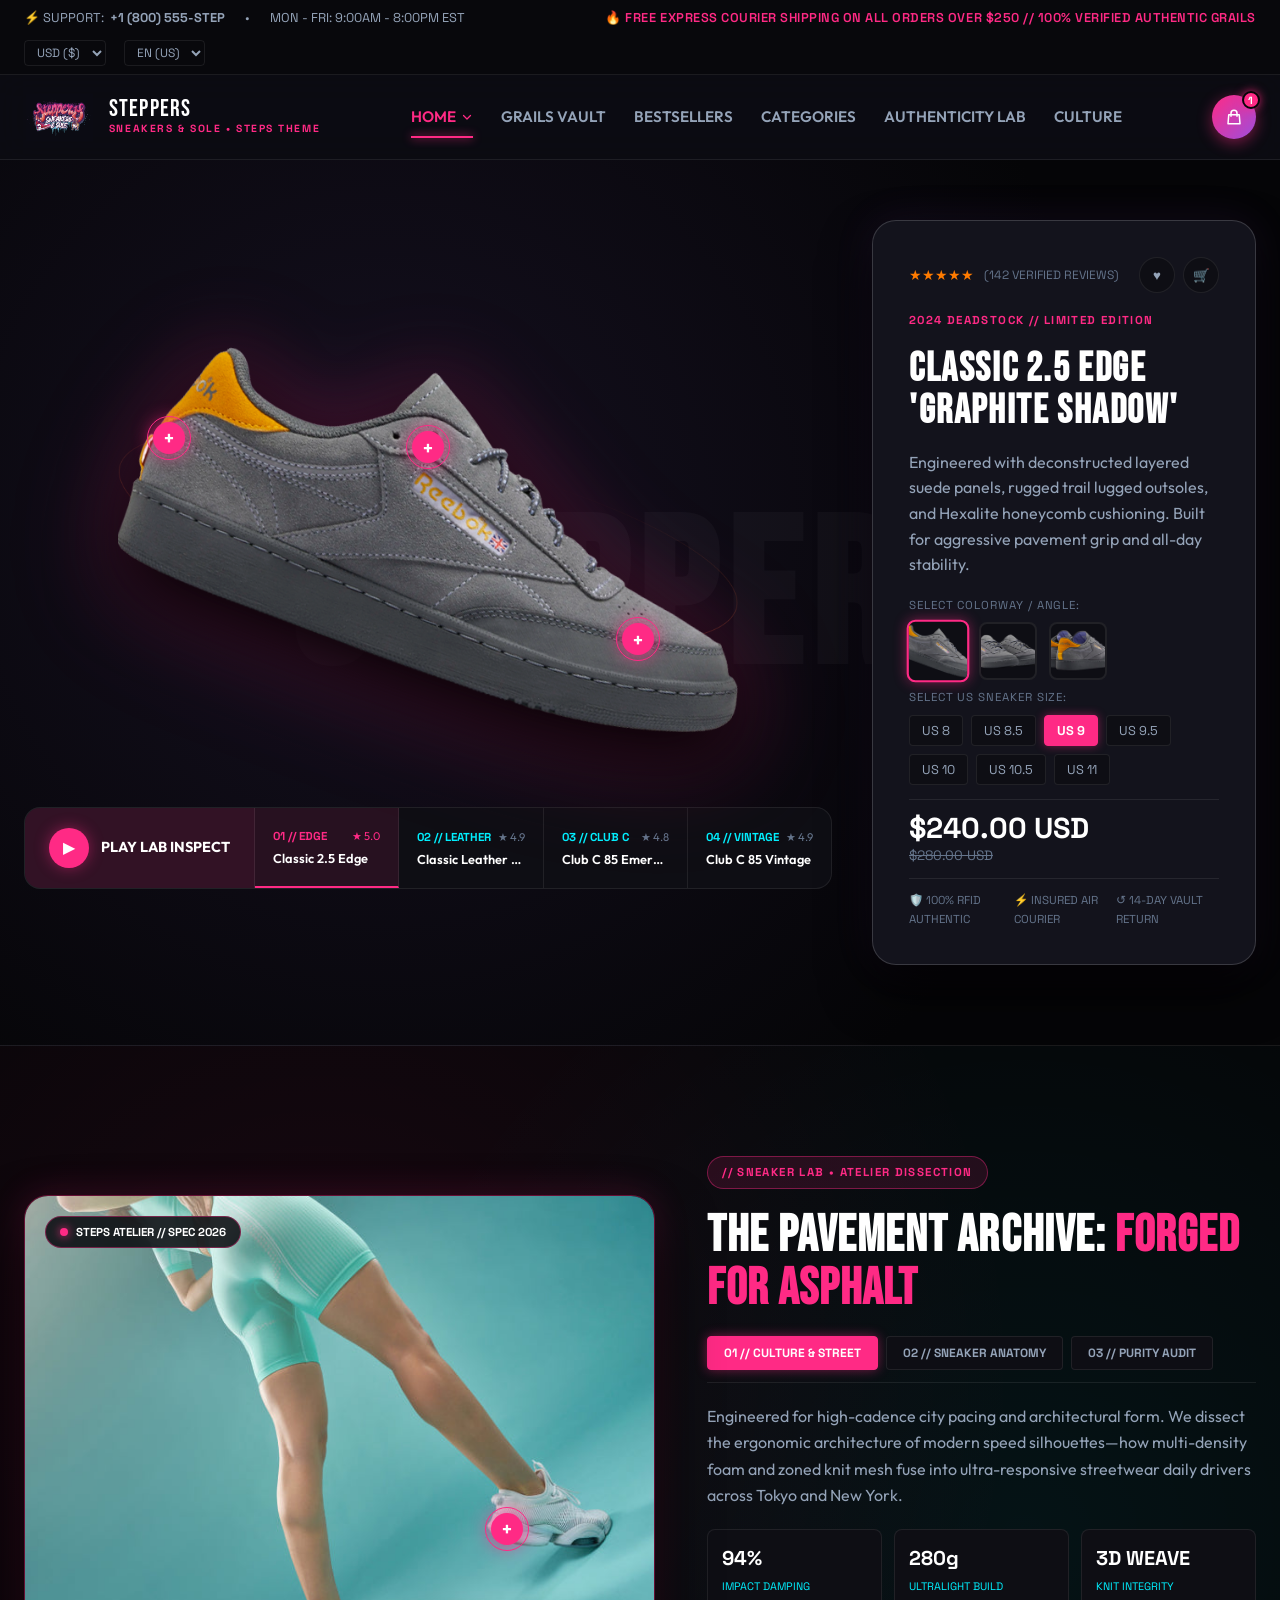
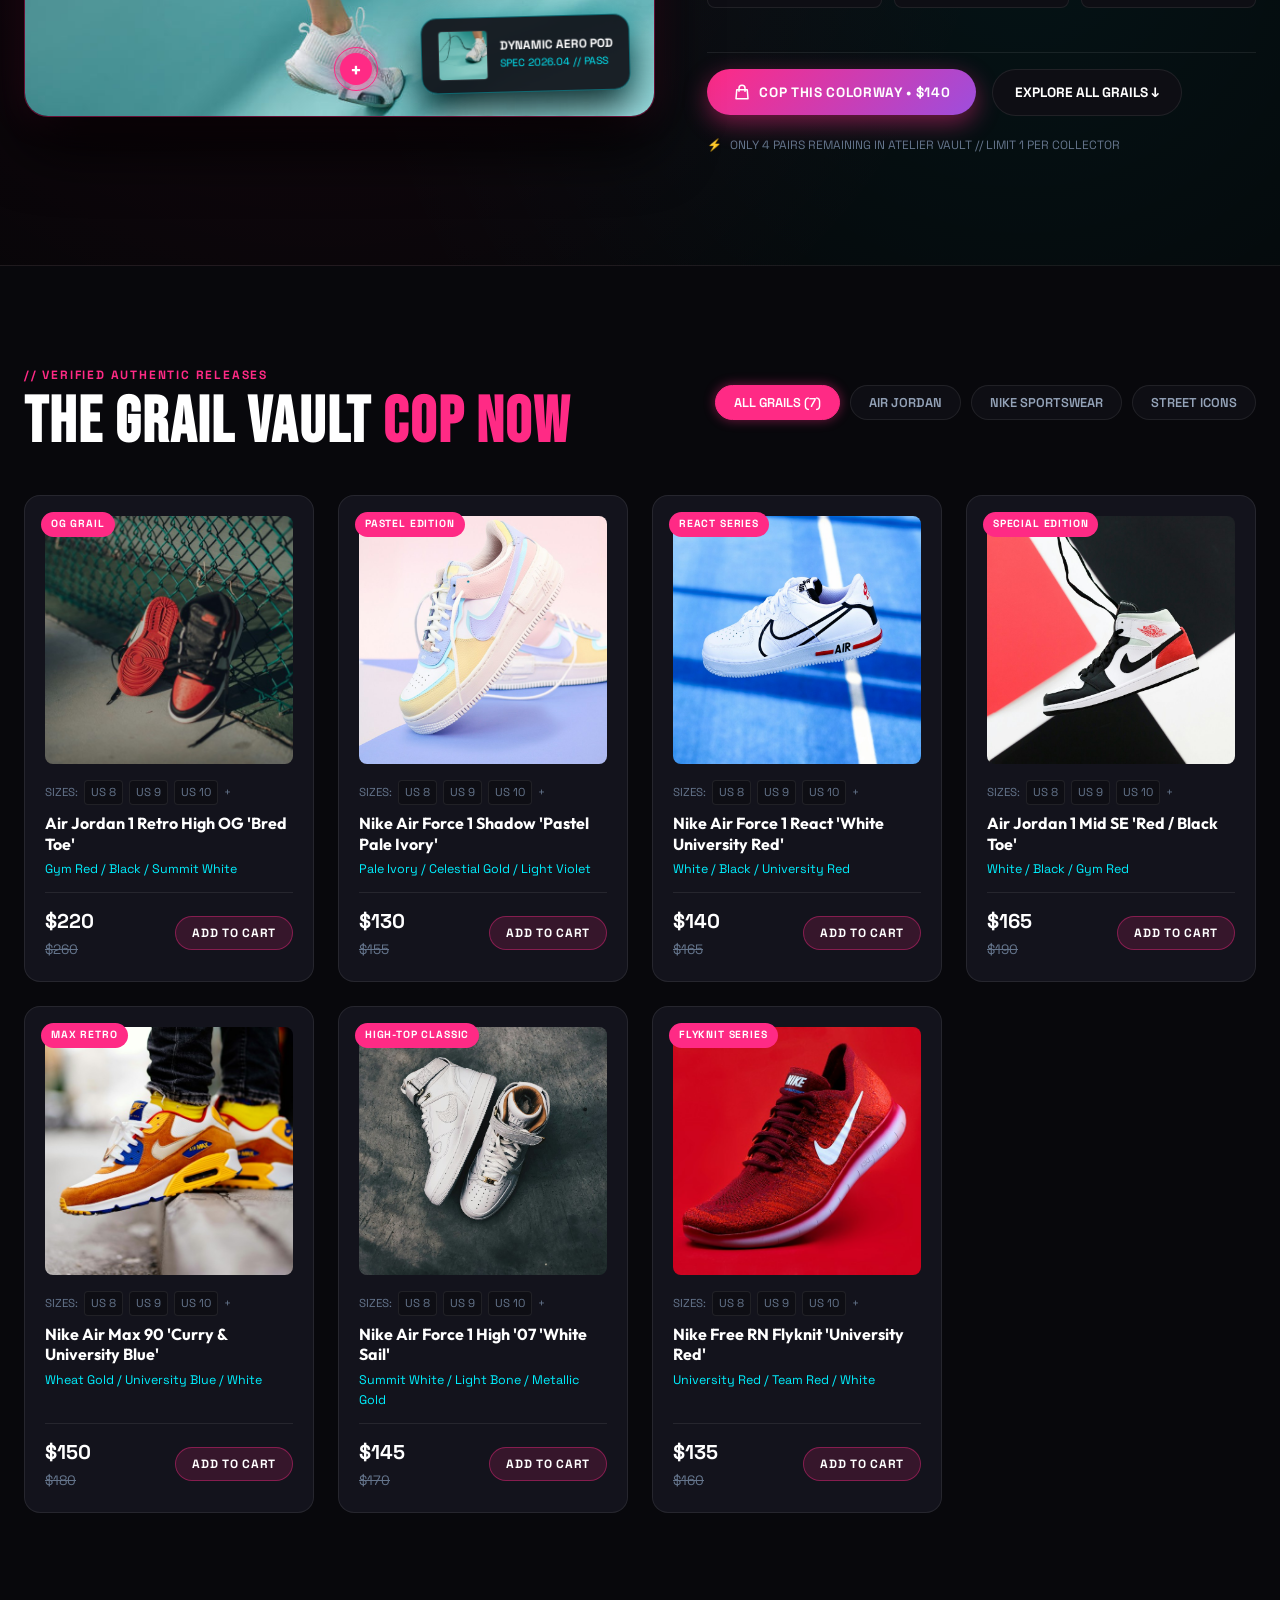
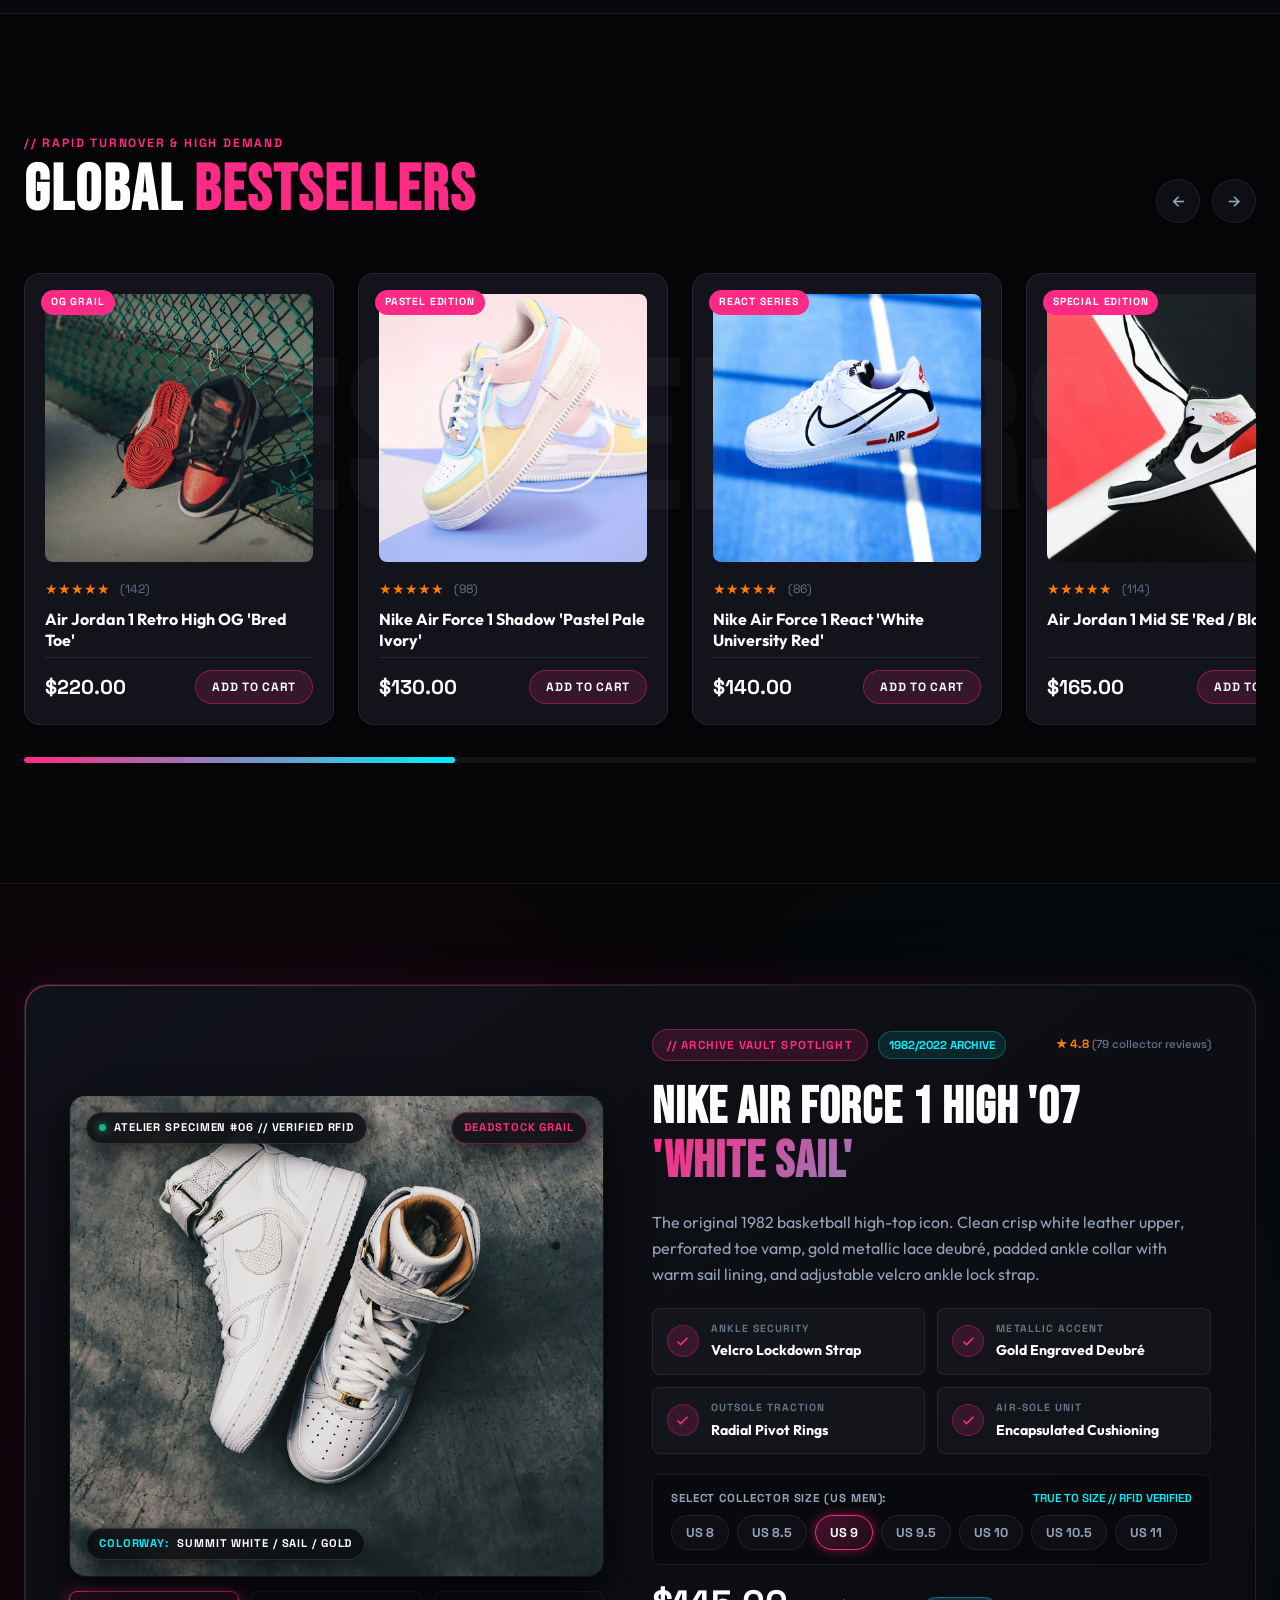
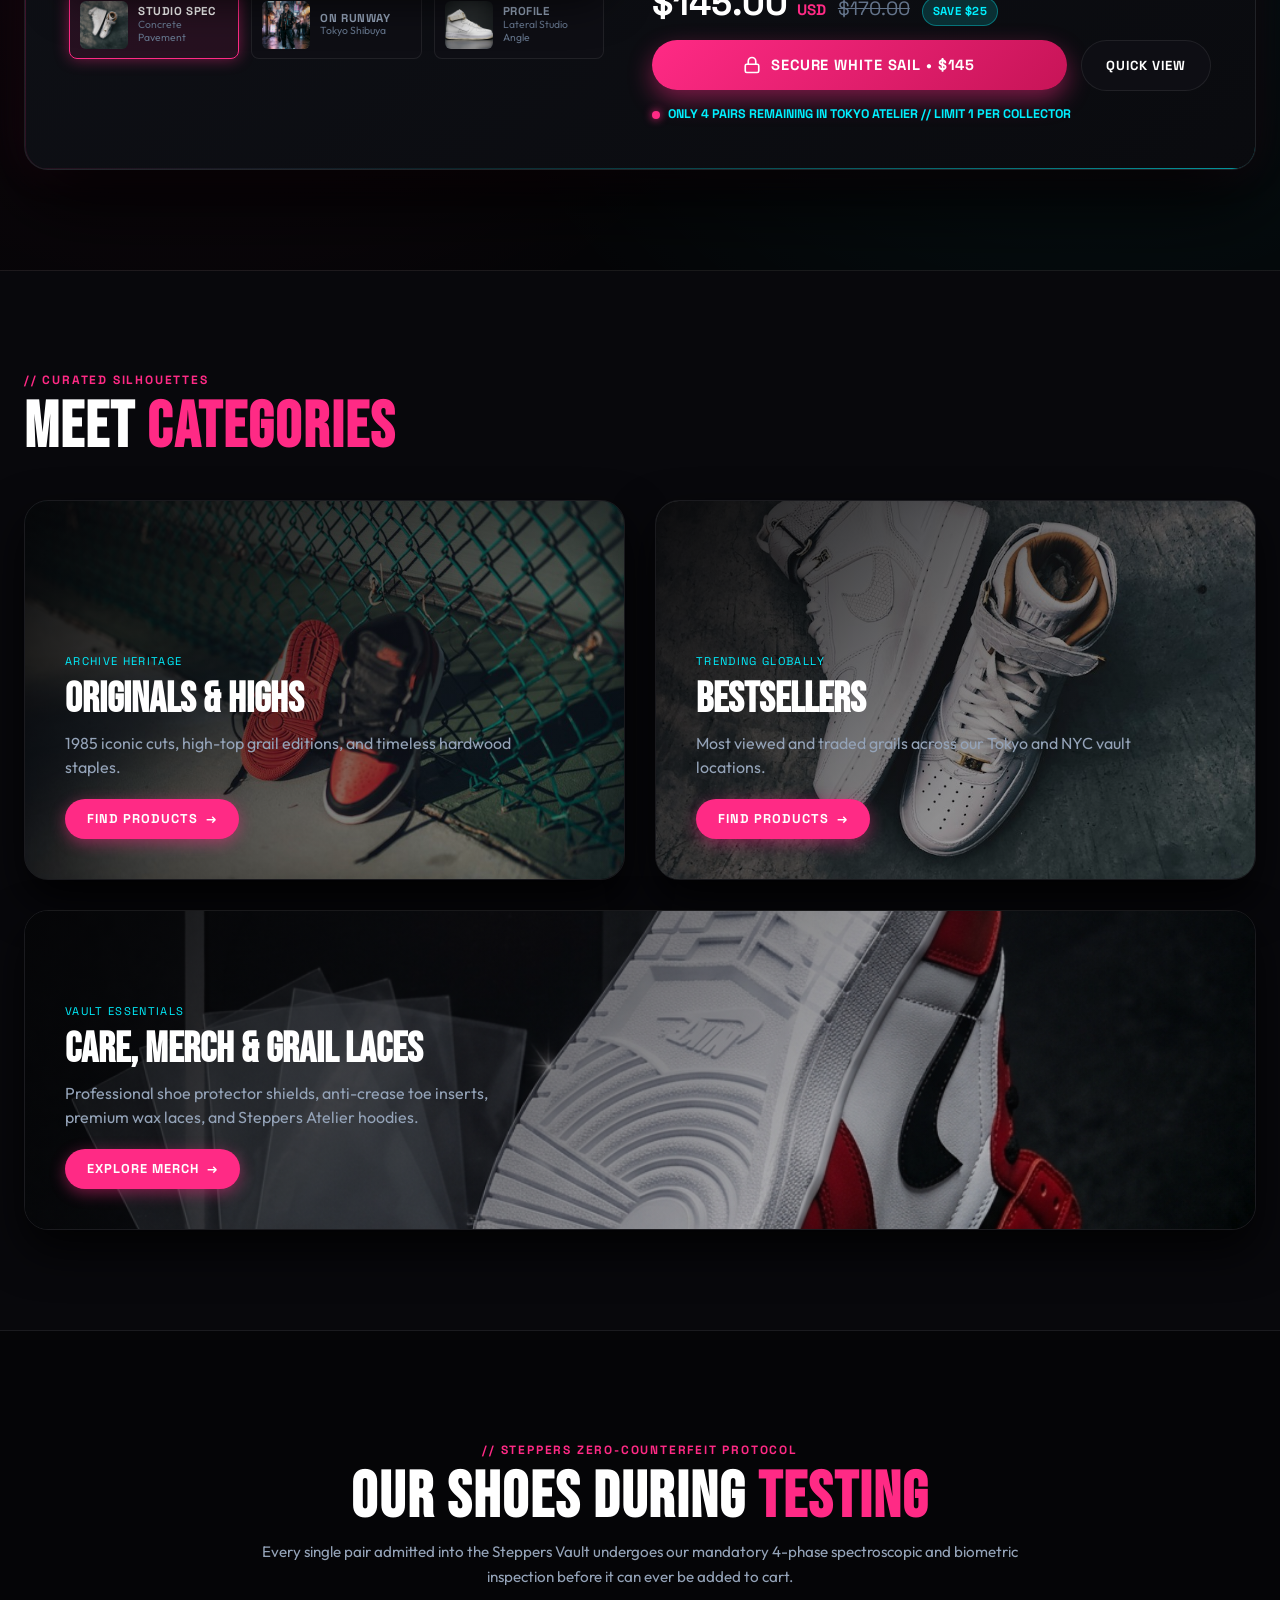
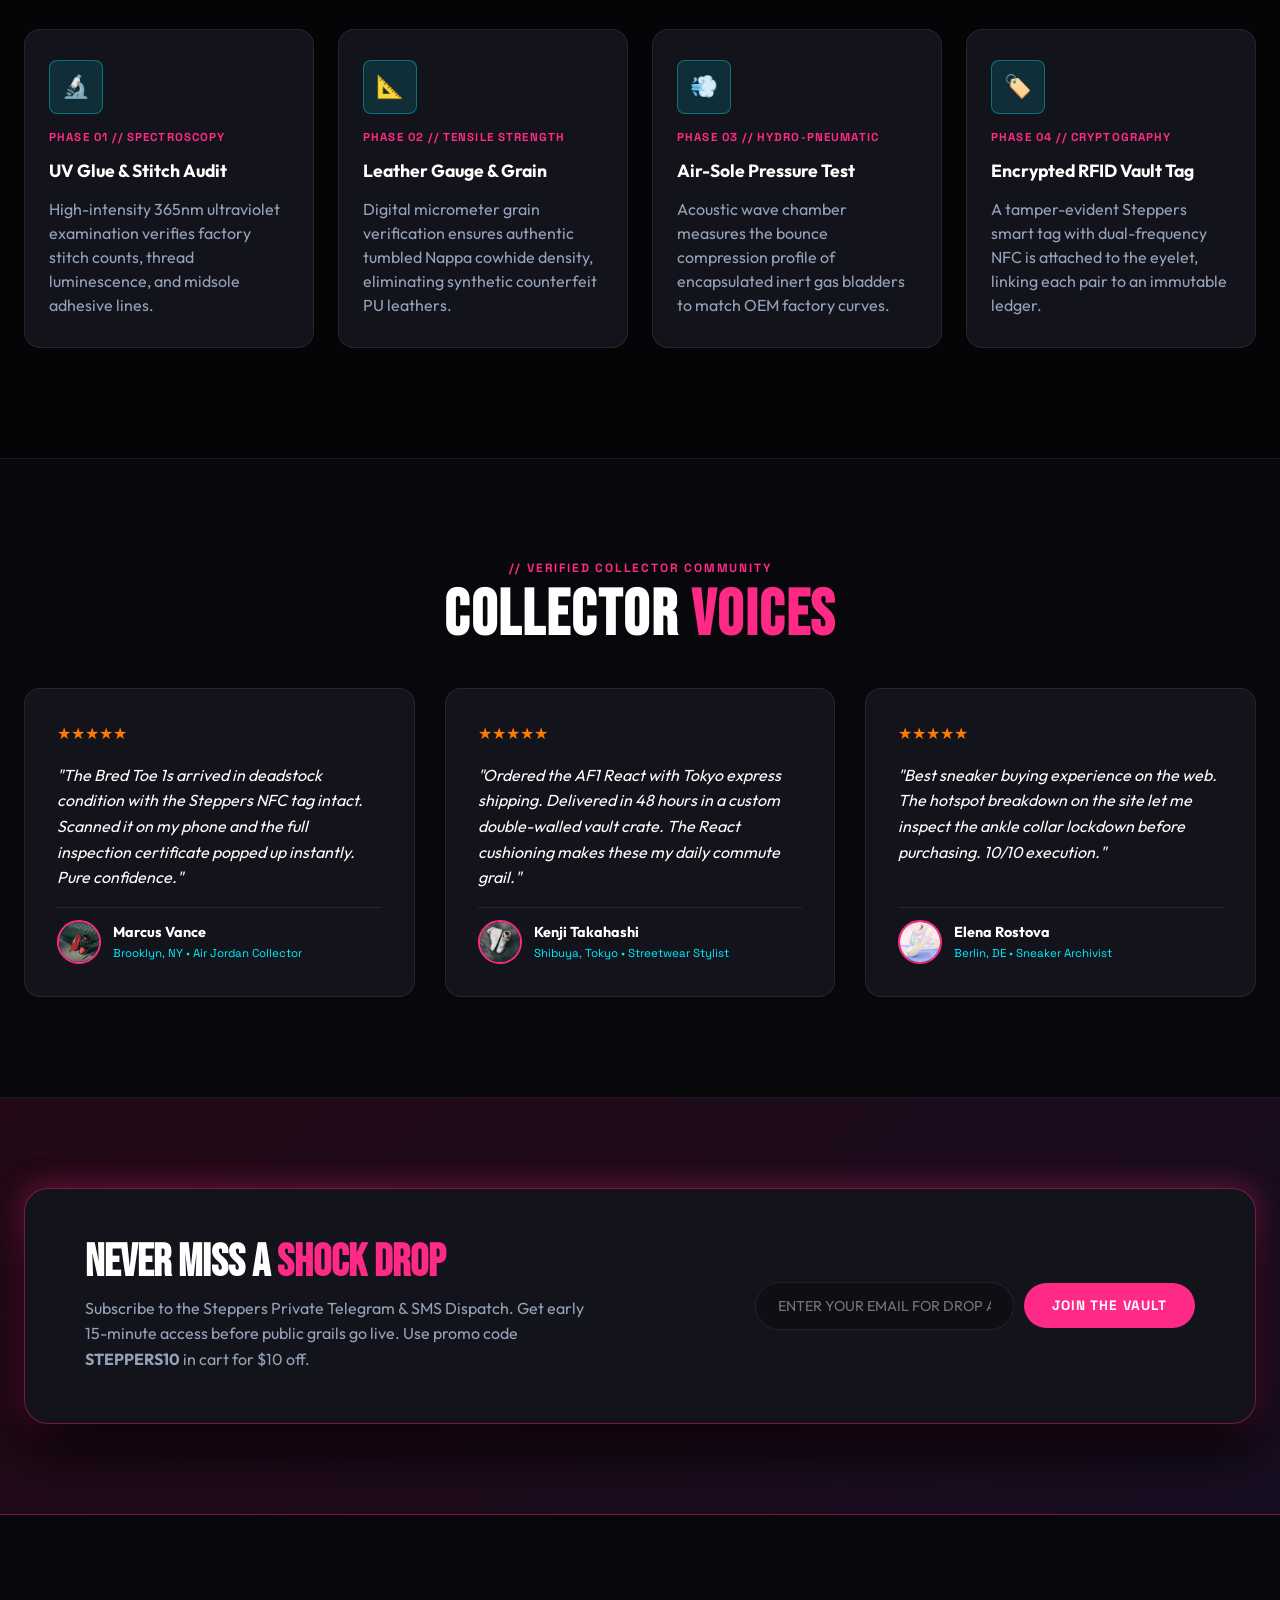
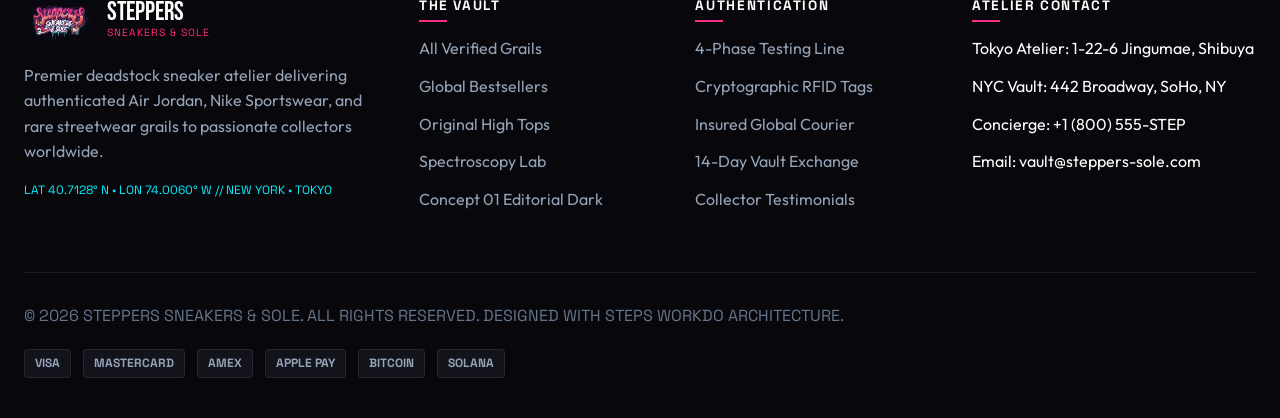
==== commit f59690d6: "Add distinct lateral studio profile image for Nike Air Force 1 High '07 White Sail" ====
--- a/index2.html
+++ b/index2.html
@@ -545,11 +545,11 @@
                     <span class="spotlight-thumb-sub">Tokyo Shibuya</span>
                   </div>
                 </button>
-                <button type="button" class="spotlight-thumb-btn" data-src="assets/images/shoe-6.png" aria-label="Profile Specimen">
-                  <img src="assets/images/shoe-6.png" alt="Profile Cutout">
+                <button type="button" class="spotlight-thumb-btn" data-src="assets/images/af1-high-profile.jpg" aria-label="Profile Specimen">
+                  <img src="assets/images/af1-high-profile.jpg" alt="Lateral Profile Studio View">
                   <div class="spotlight-thumb-info">
                     <span class="spotlight-thumb-label">PROFILE</span>
-                    <span class="spotlight-thumb-sub">High-Top Cutout</span>
+                    <span class="spotlight-thumb-sub">Lateral Studio Angle</span>
                   </div>
                 </button>
               </div>
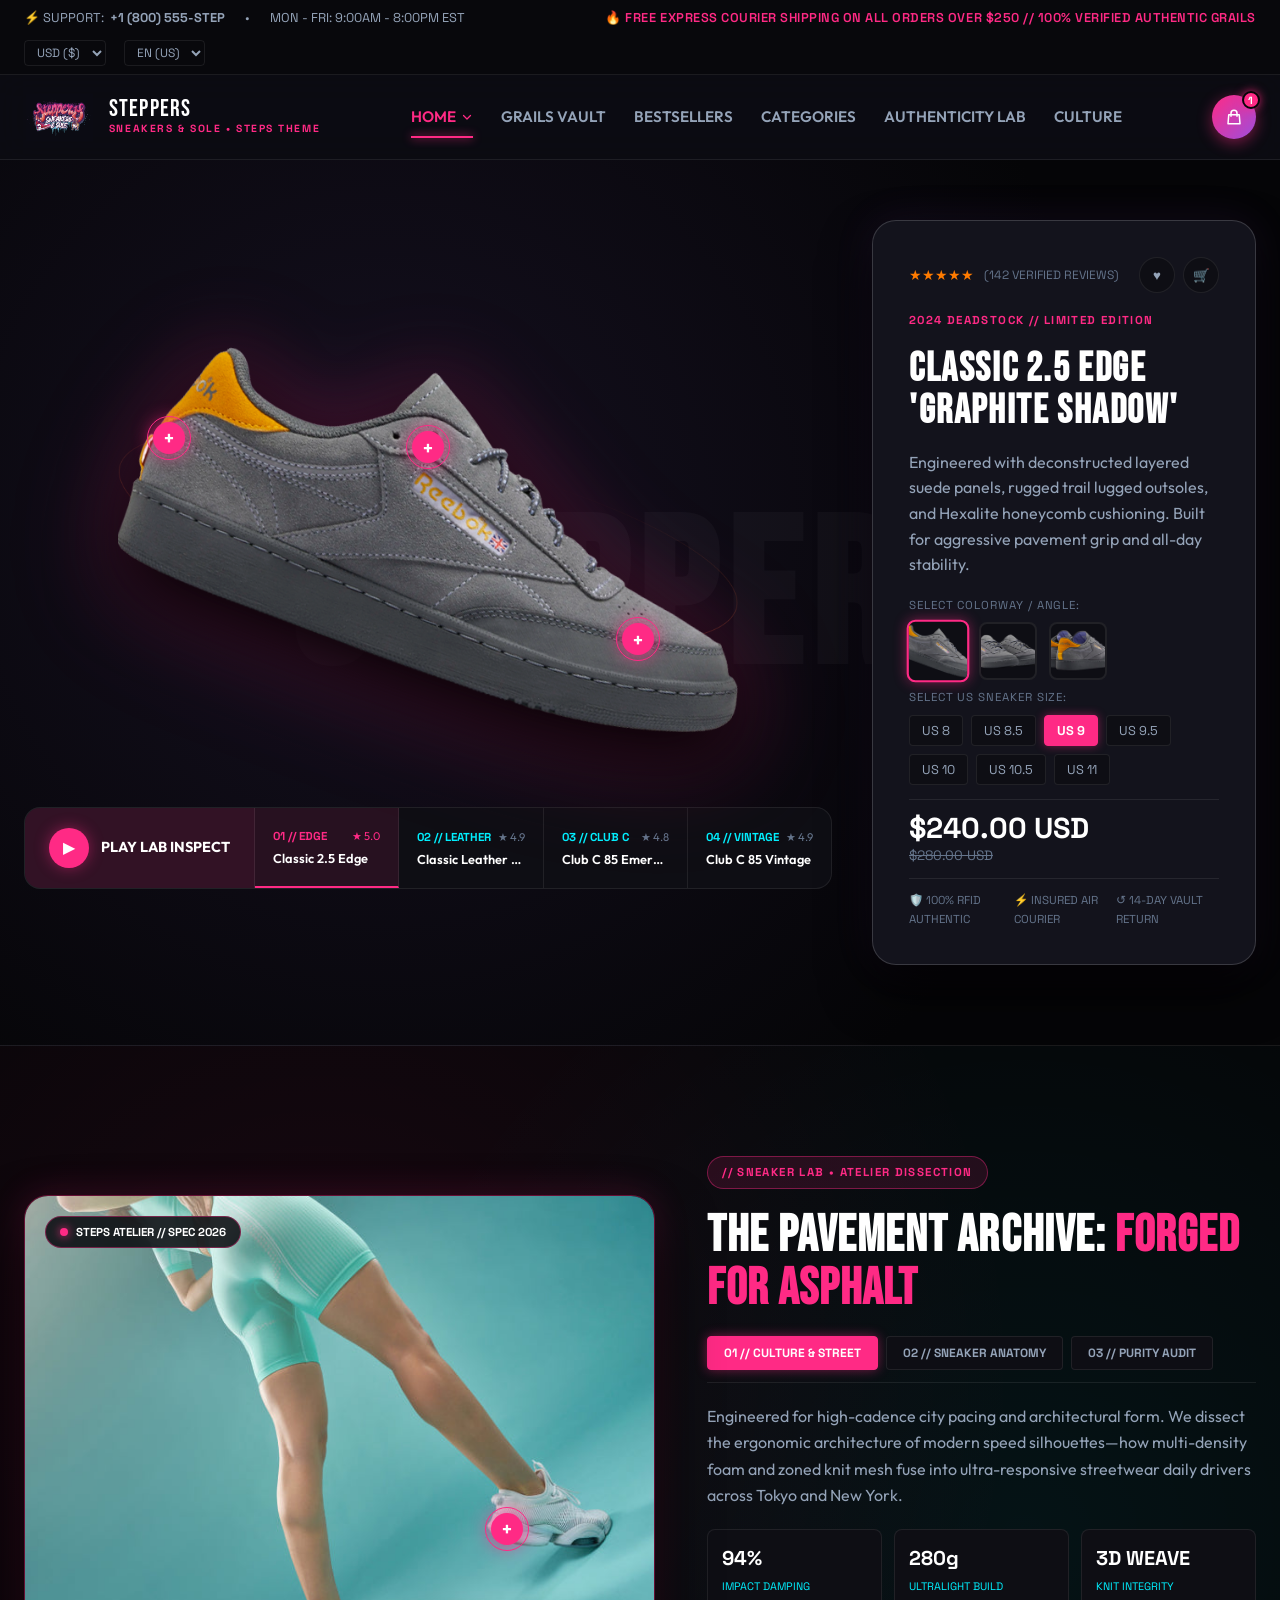
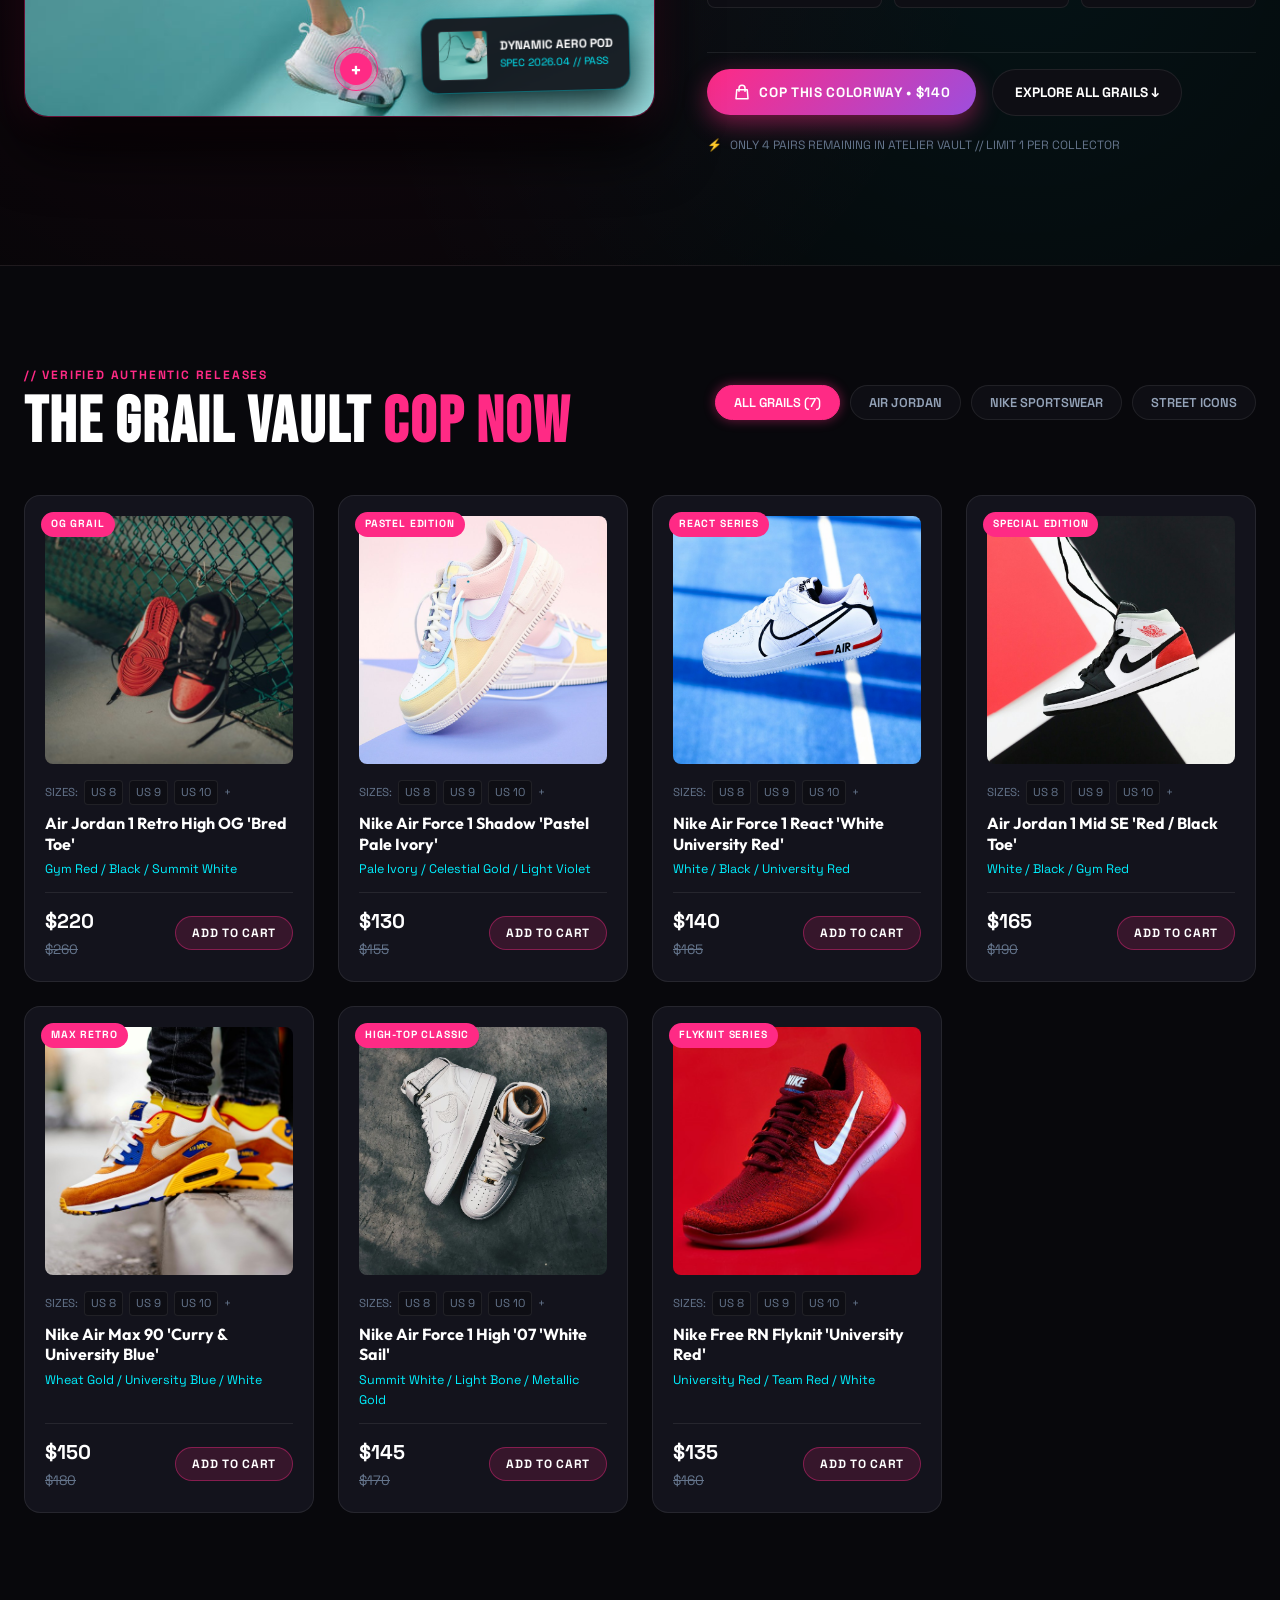
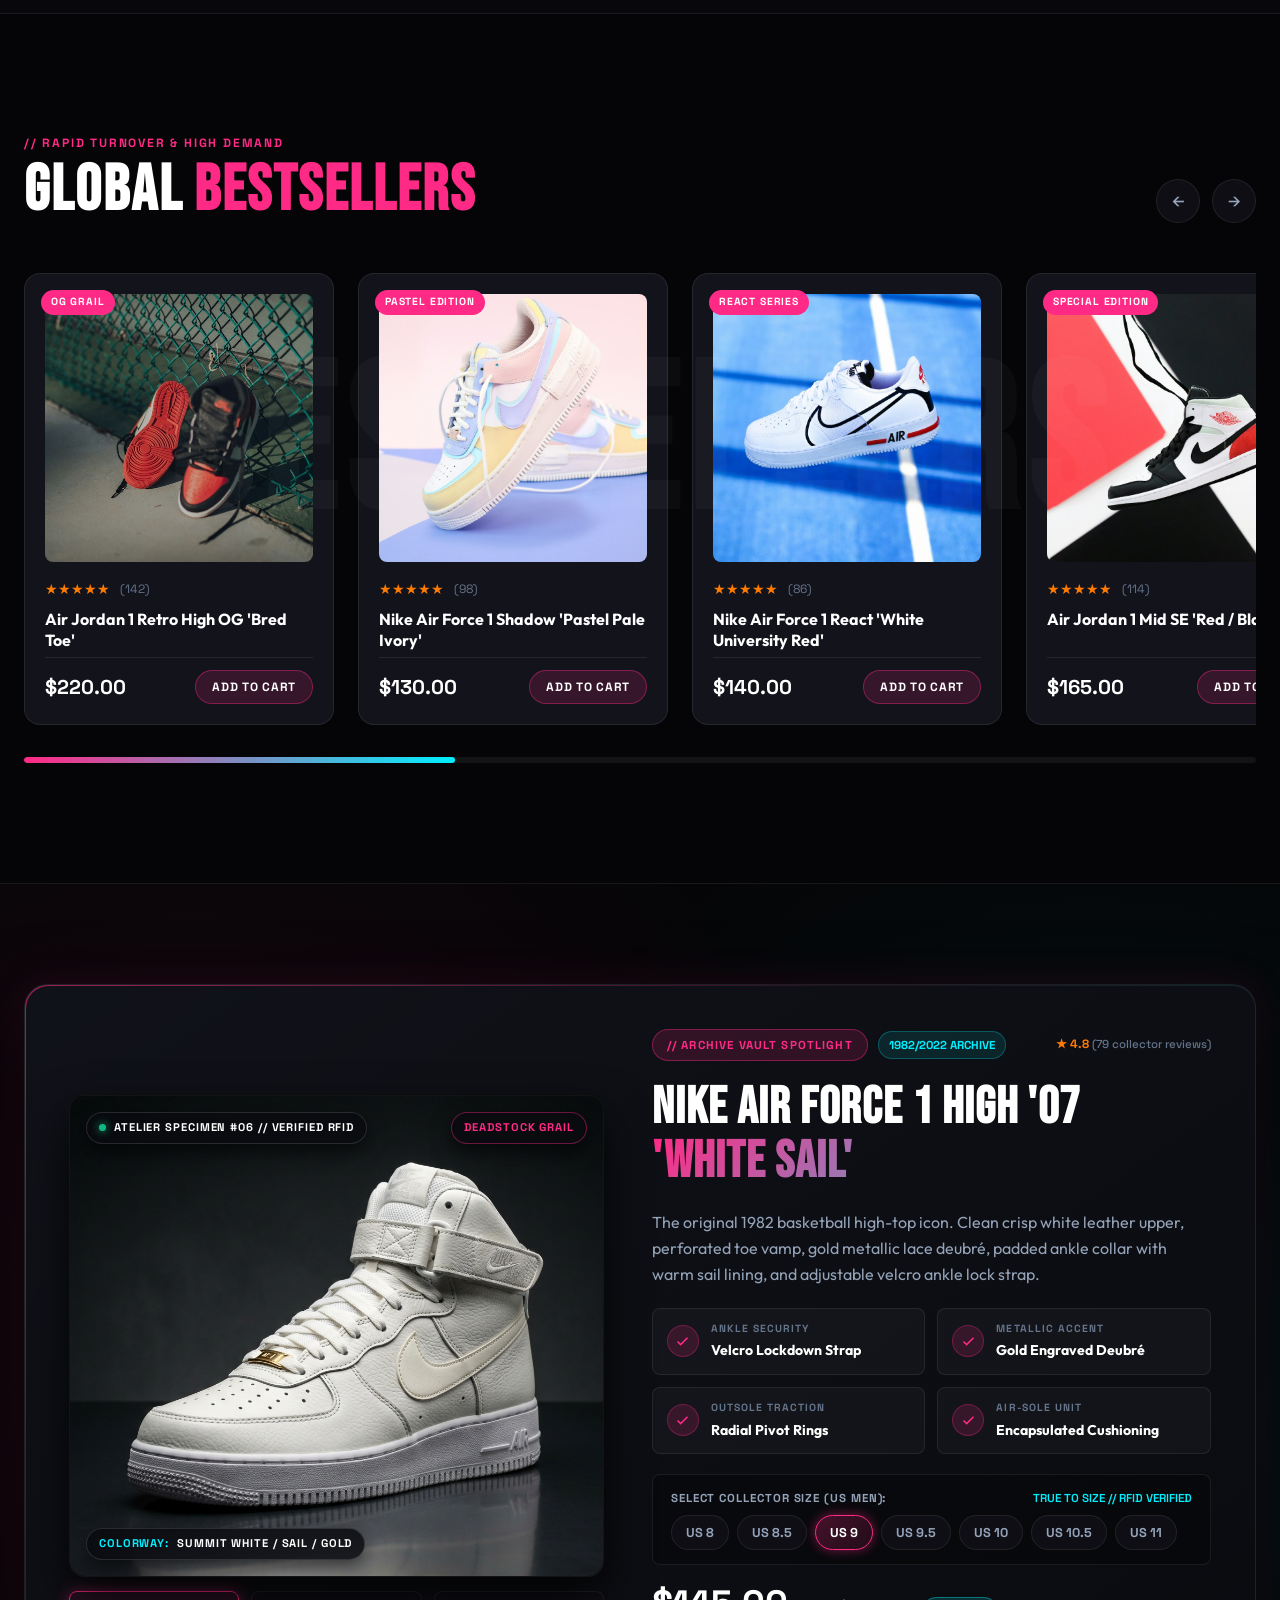
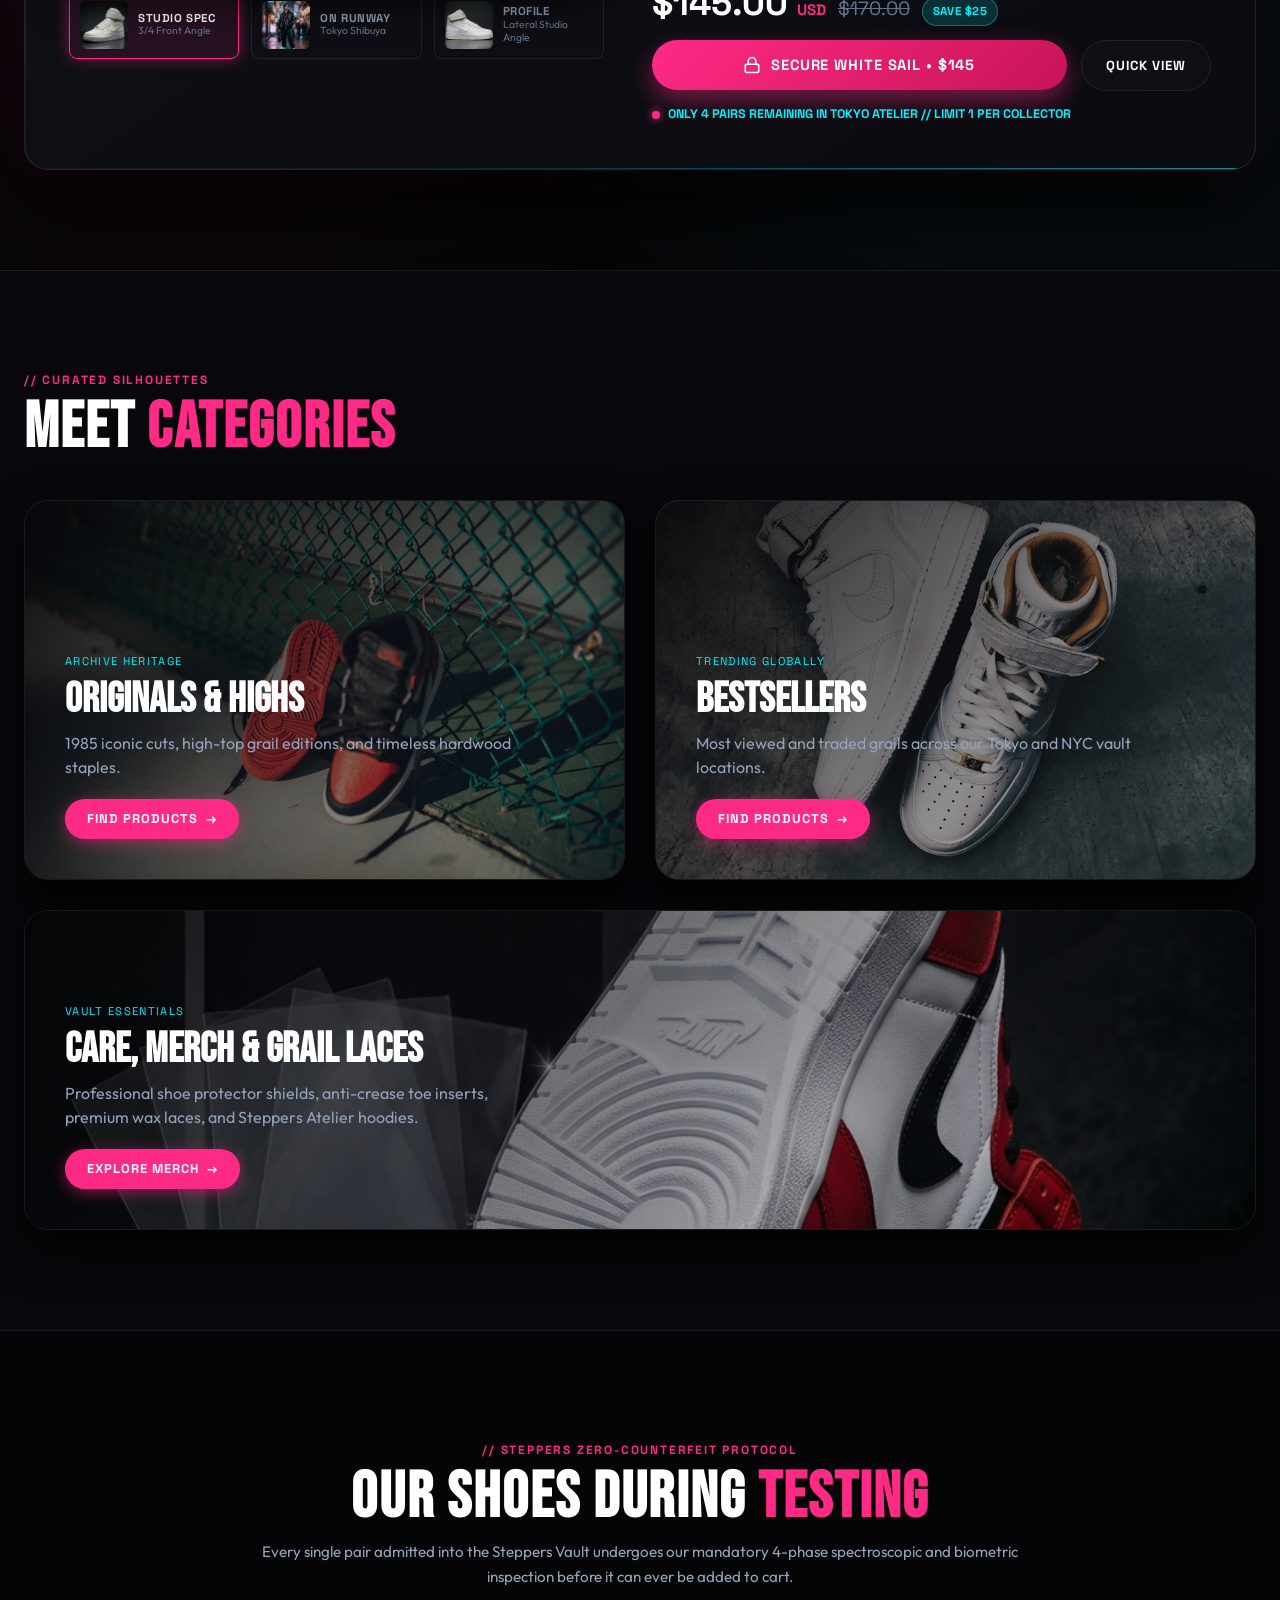
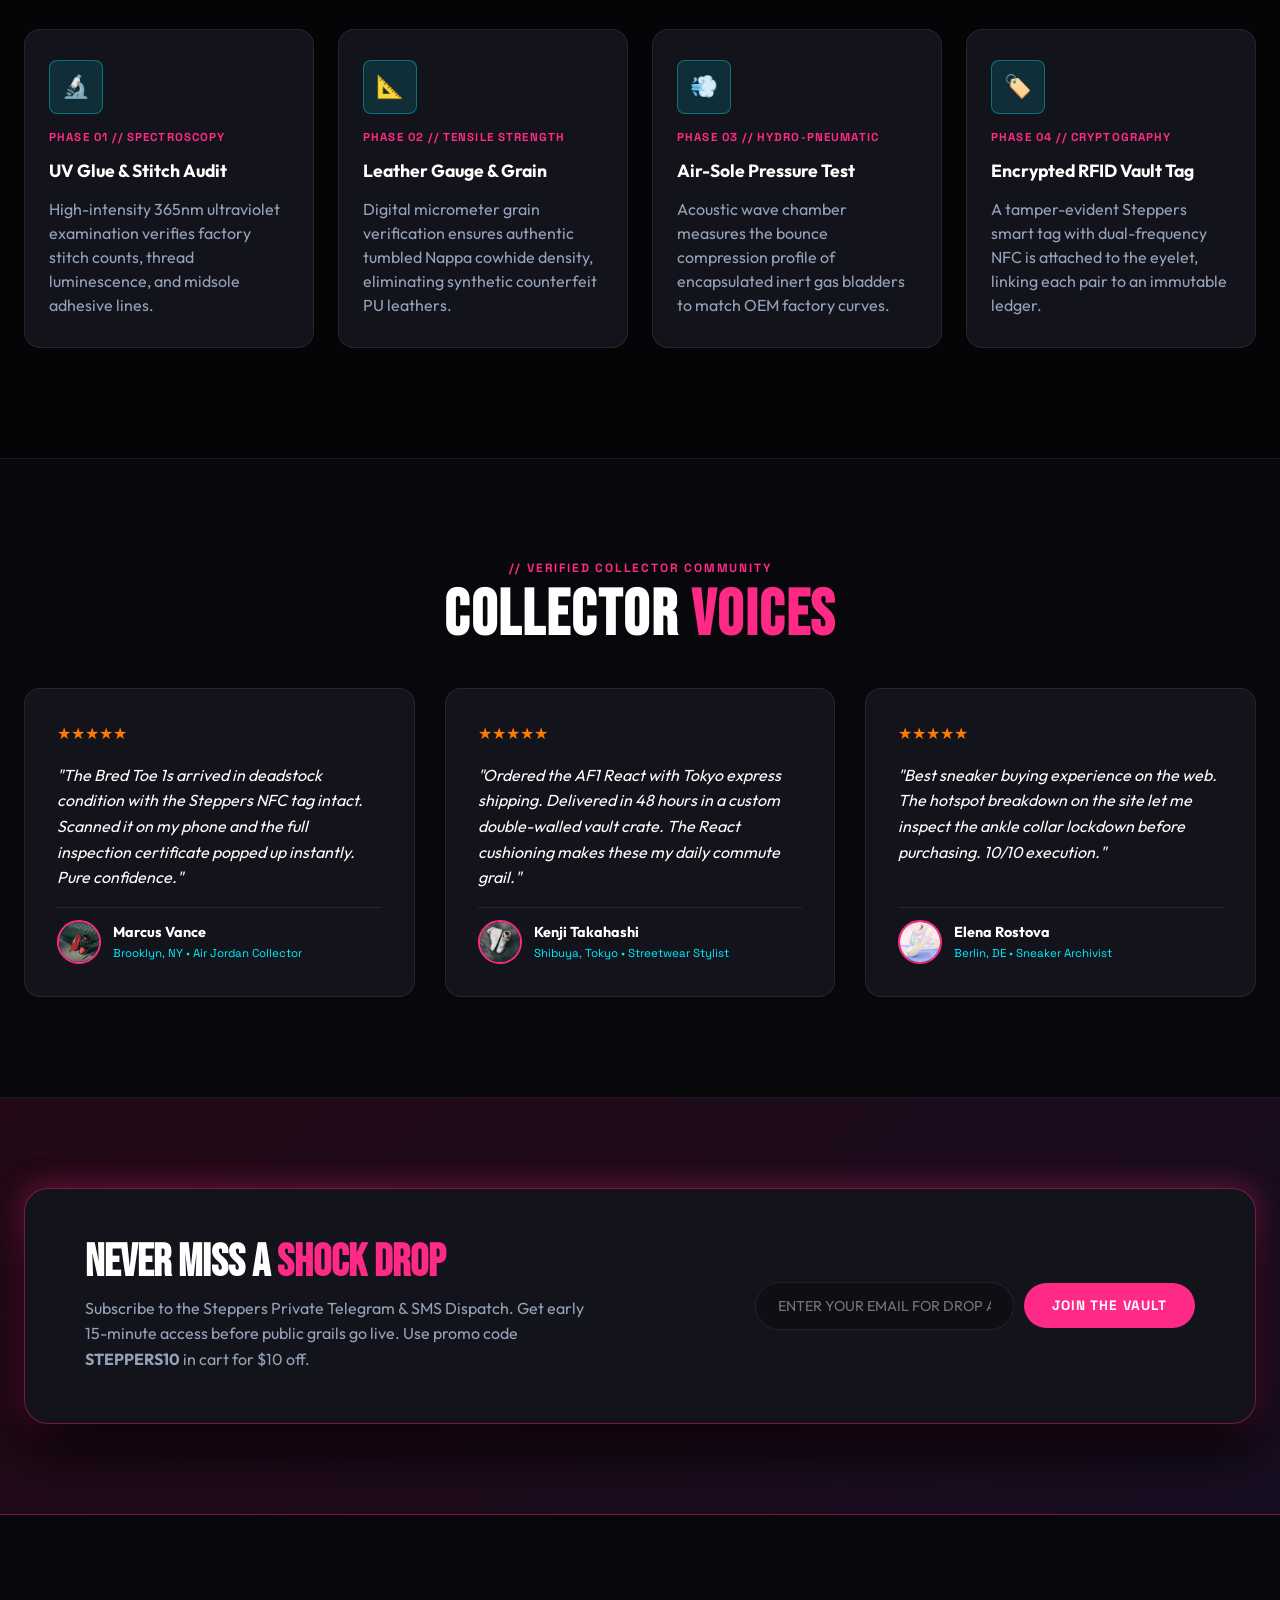
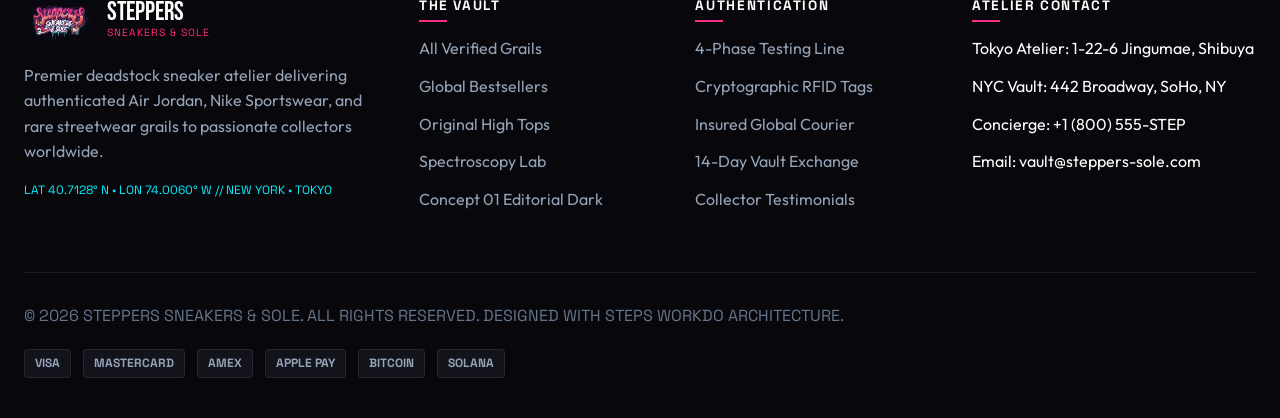
==== commit a6b41dae: "Replace STUDIO SPEC with dedicated 3/4 front angle studio photography for Nike Air Force 1 High '07 " ====
--- a/index2.html
+++ b/index2.html
@@ -514,7 +514,7 @@
             <!-- Left Visual Showcase Stage (Multi-Angle Gallery + Floating Spec HUD) -->
             <div class="two-col-media-wrap">
               <div class="spotlight-photo-frame">
-                <img id="spotlight-main-img" src="assets/images/sneaker-retro4.jpg" alt="Nike Air Force 1 High '07 'White Sail'" class="two-col-photo">
+                <img id="spotlight-main-img" src="assets/images/af1-high-studio34.jpg" alt="Nike Air Force 1 High '07 'White Sail'" class="two-col-photo">
                 
                 <!-- Floating HUD Badges -->
                 <div class="spotlight-hud-badge top-left">
@@ -531,11 +531,11 @@
 
               <!-- Interactive Angle & Lookbook Thumbnails Switcher -->
               <div class="spotlight-thumbs-row">
-                <button type="button" class="spotlight-thumb-btn active" data-src="assets/images/sneaker-retro4.jpg" aria-label="Studio Angle">
-                  <img src="assets/images/sneaker-retro4.jpg" alt="Studio Specimen">
+                <button type="button" class="spotlight-thumb-btn active" data-src="assets/images/af1-high-studio34.jpg" aria-label="Studio Angle">
+                  <img src="assets/images/af1-high-studio34.jpg" alt="Studio 3/4 Specimen">
                   <div class="spotlight-thumb-info">
                     <span class="spotlight-thumb-label">STUDIO SPEC</span>
-                    <span class="spotlight-thumb-sub">Concrete Pavement</span>
+                    <span class="spotlight-thumb-sub">3/4 Front Angle</span>
                   </div>
                 </button>
                 <button type="button" class="spotlight-thumb-btn" data-src="assets/images/lookbook-alley.jpg" aria-label="Shibuya Street Runway">
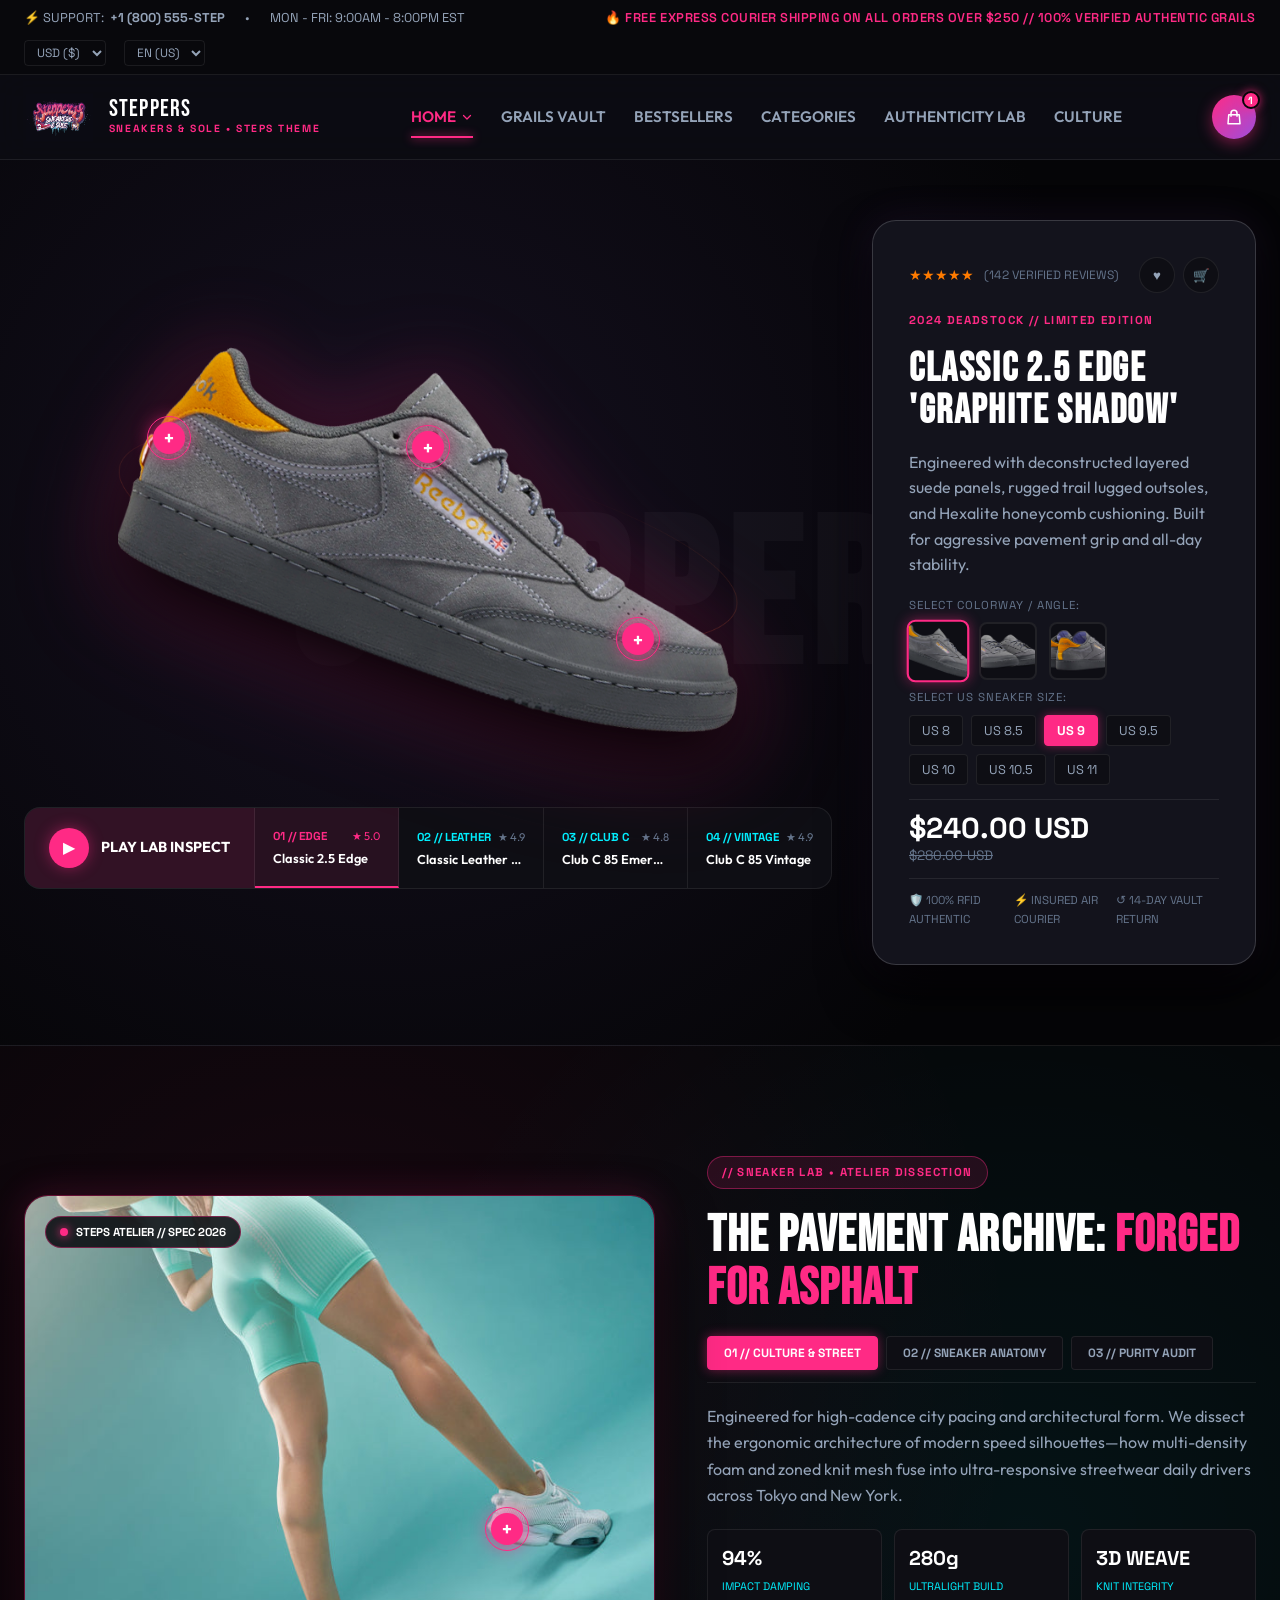
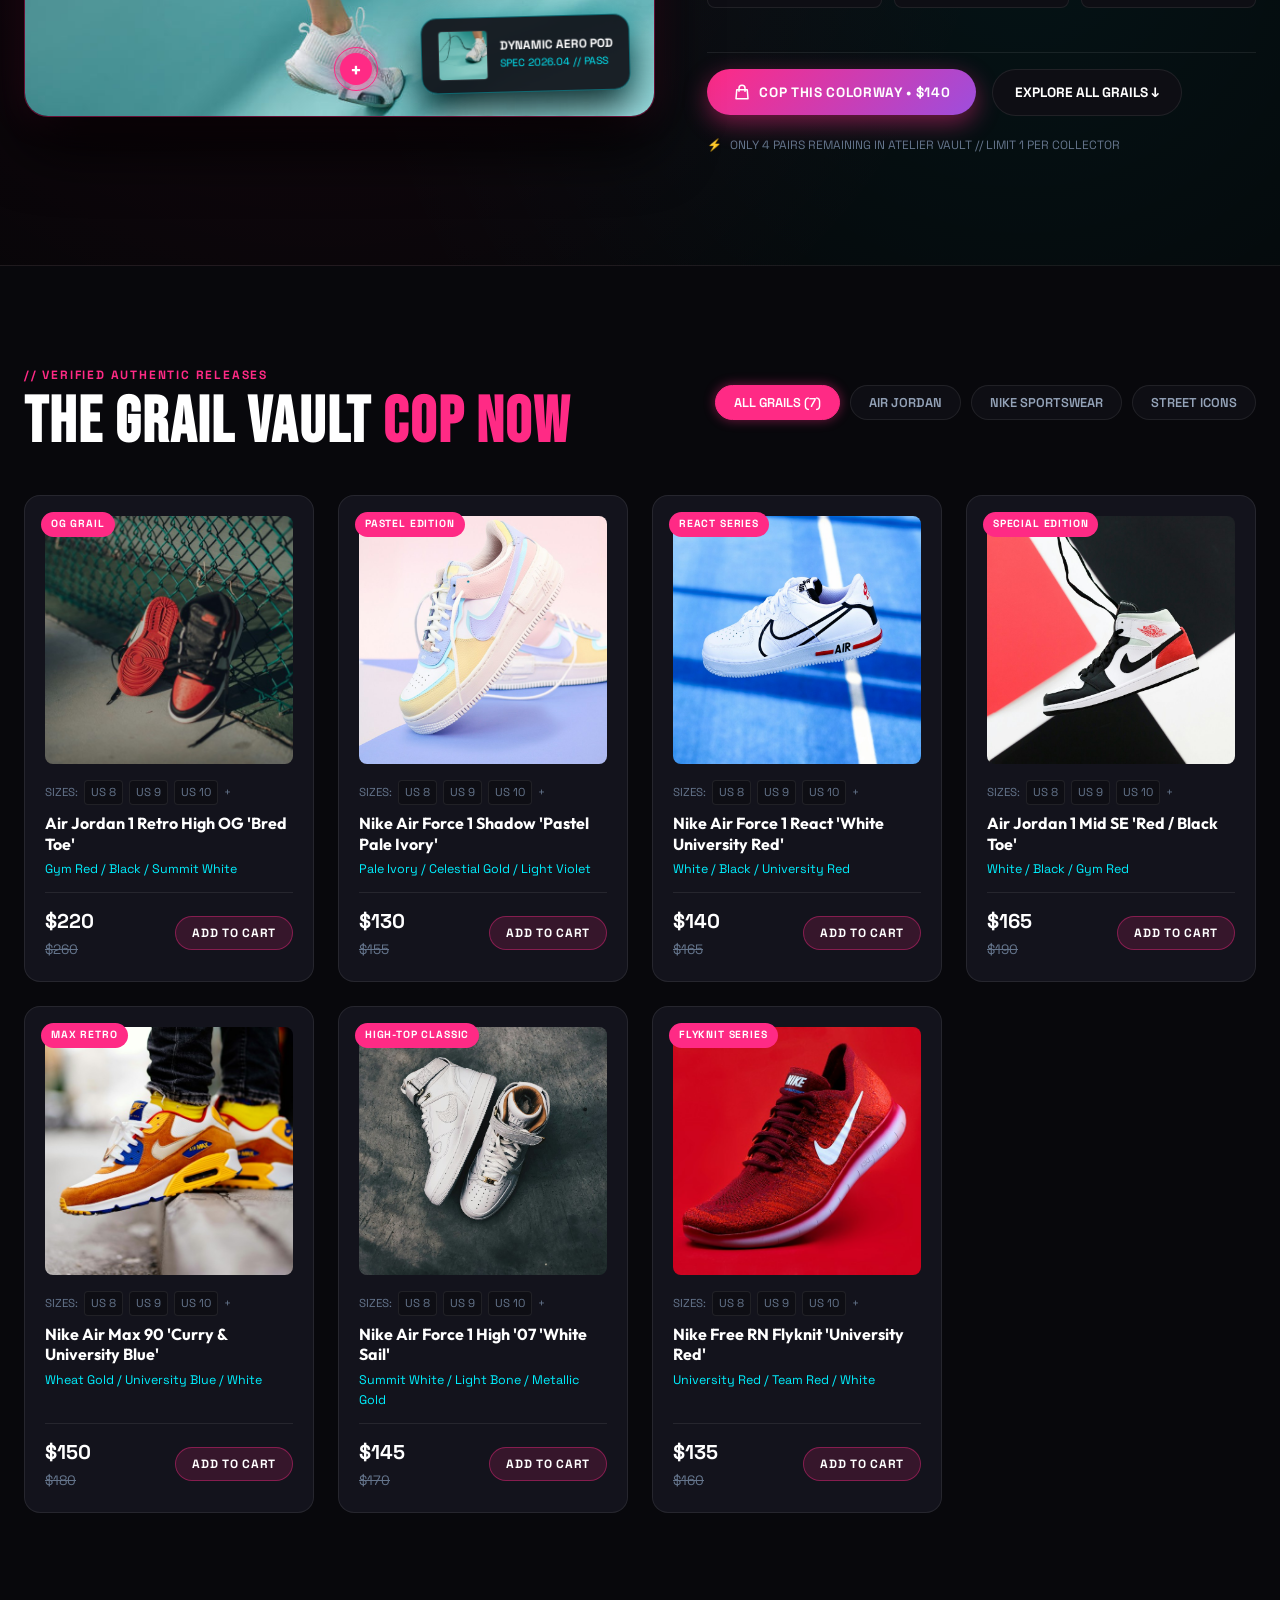
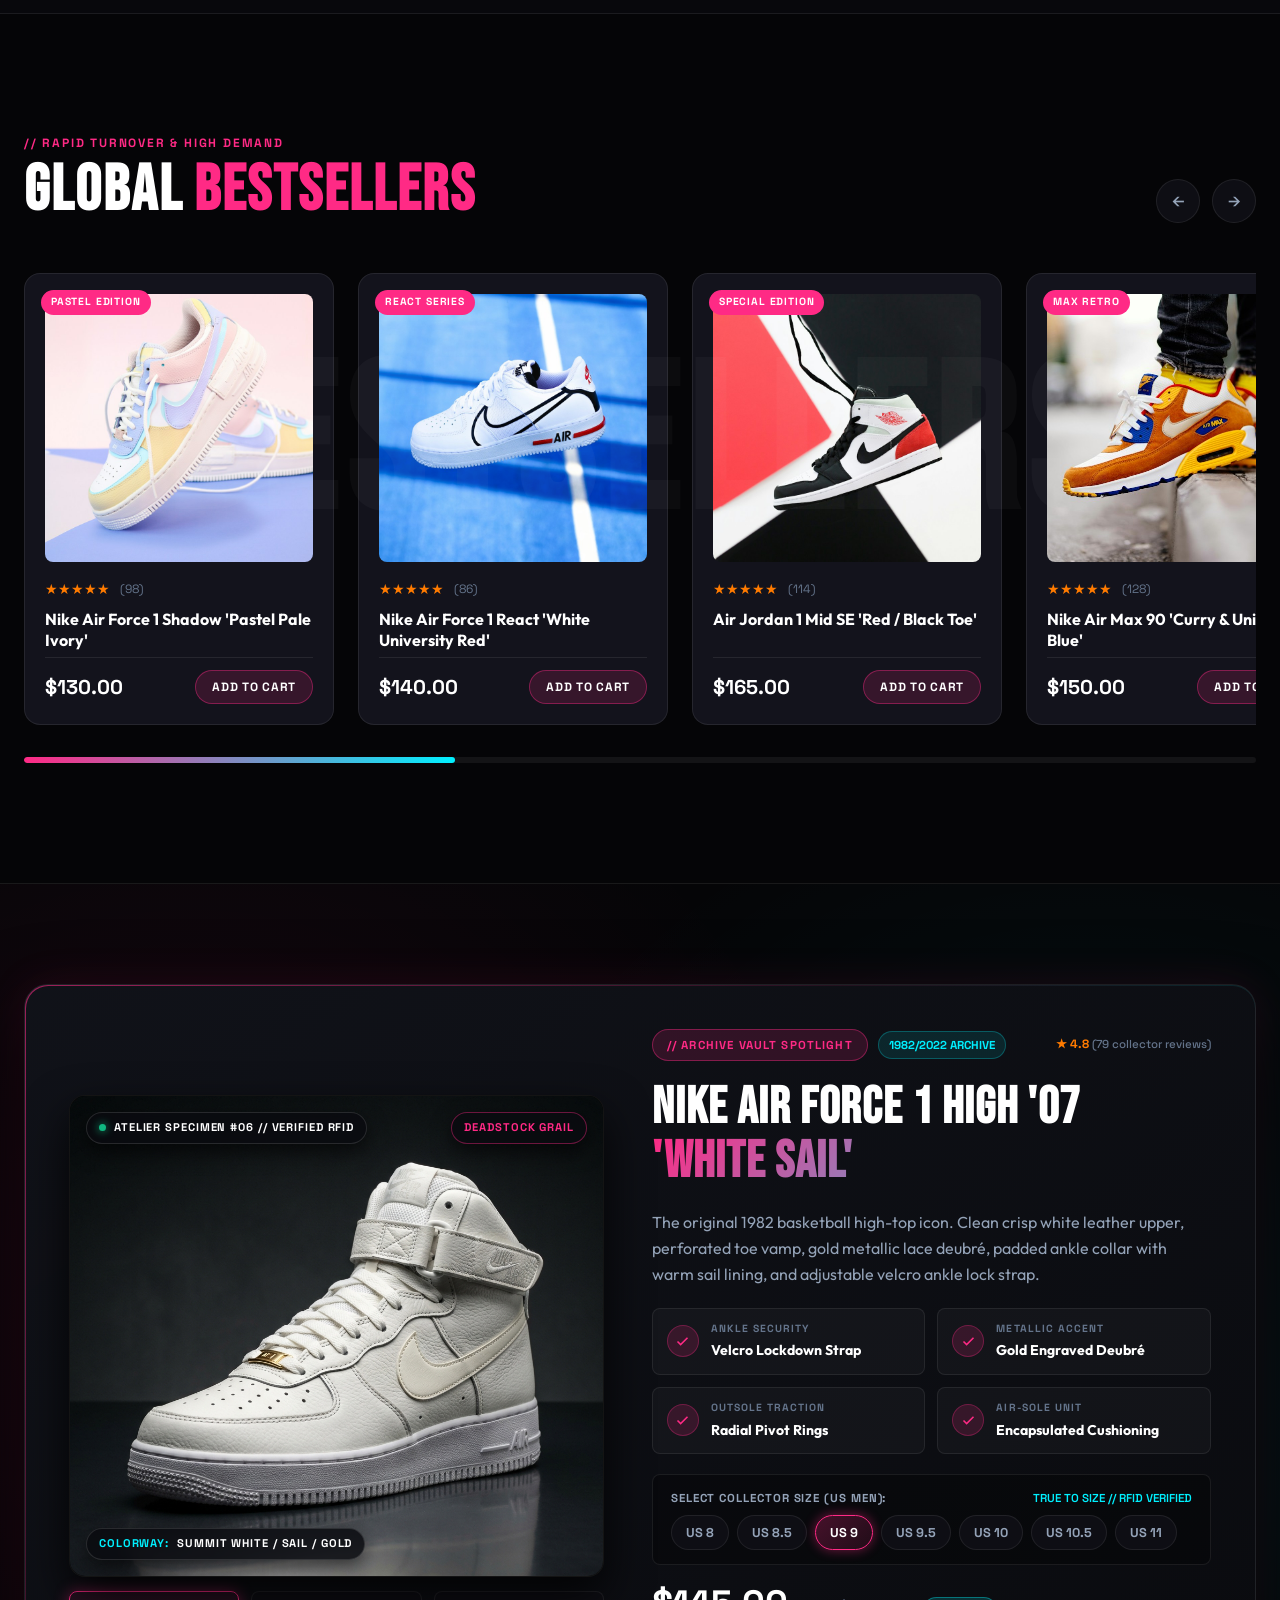
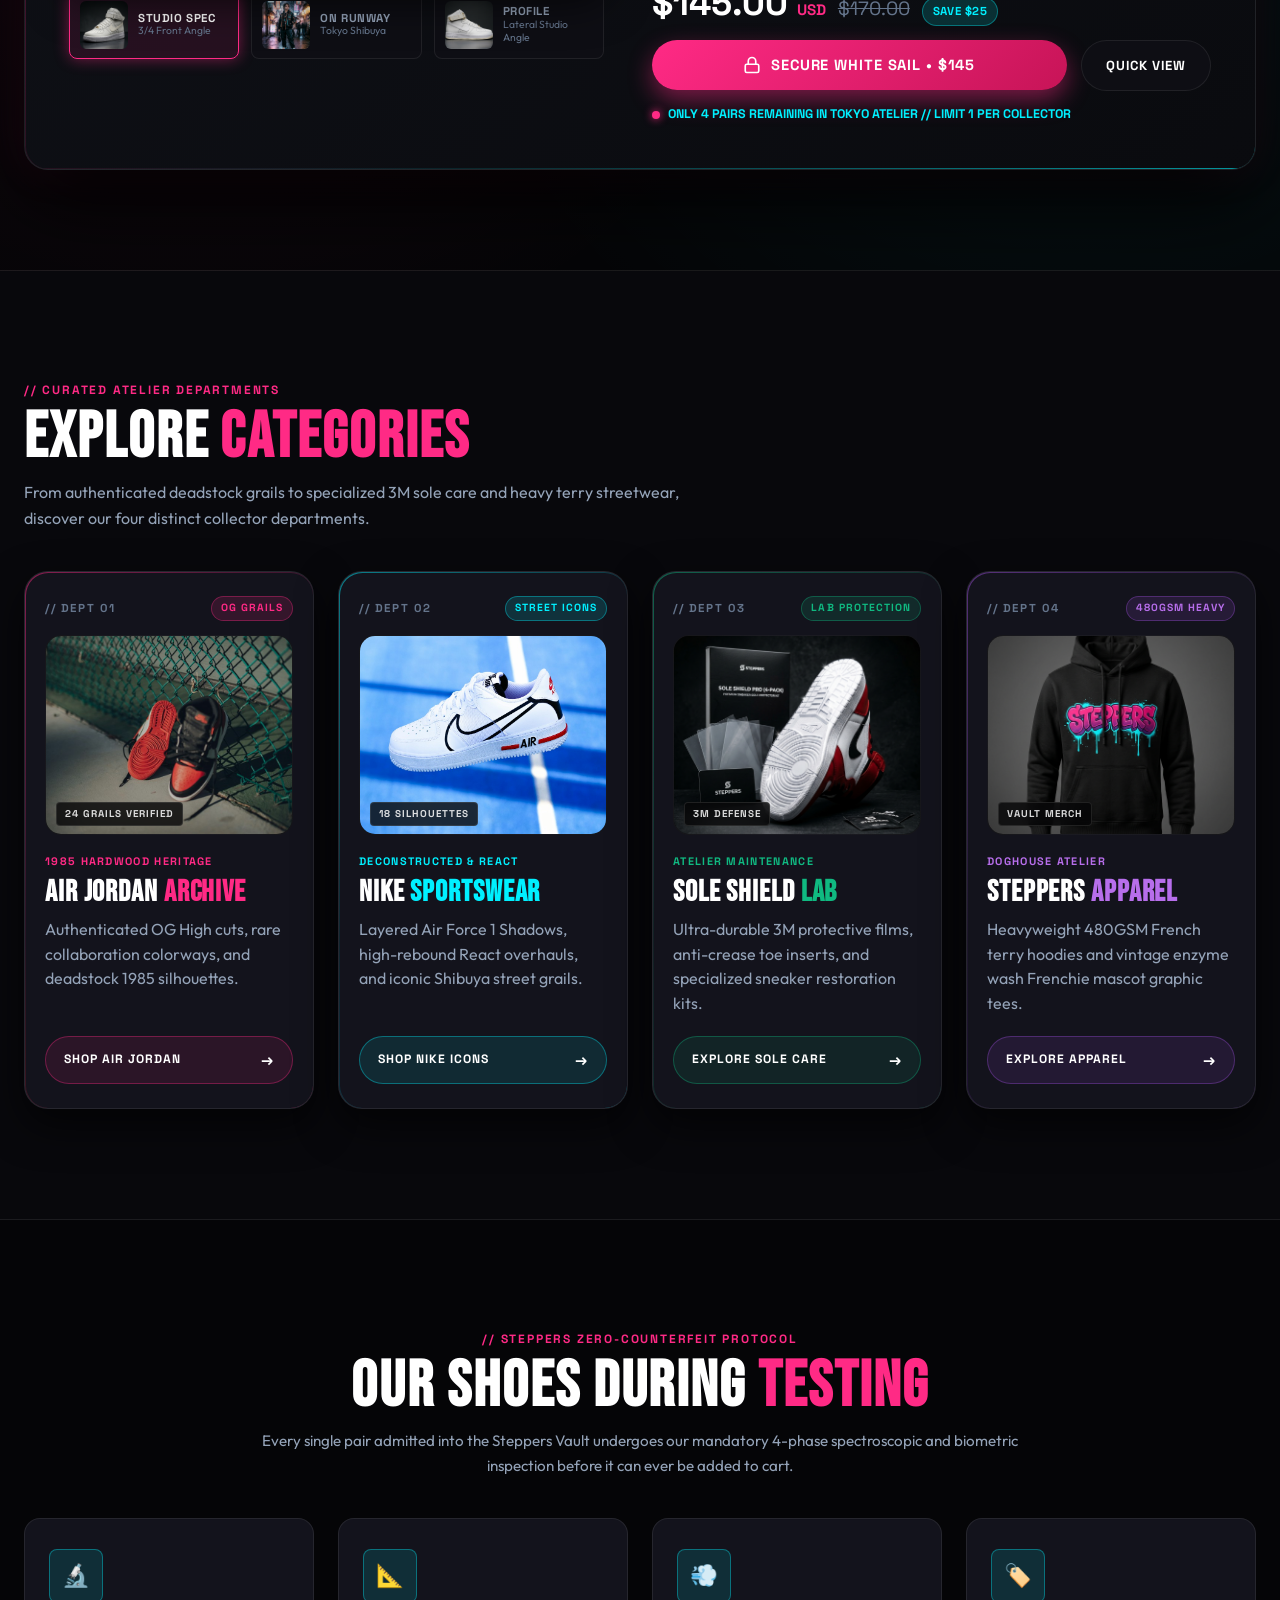
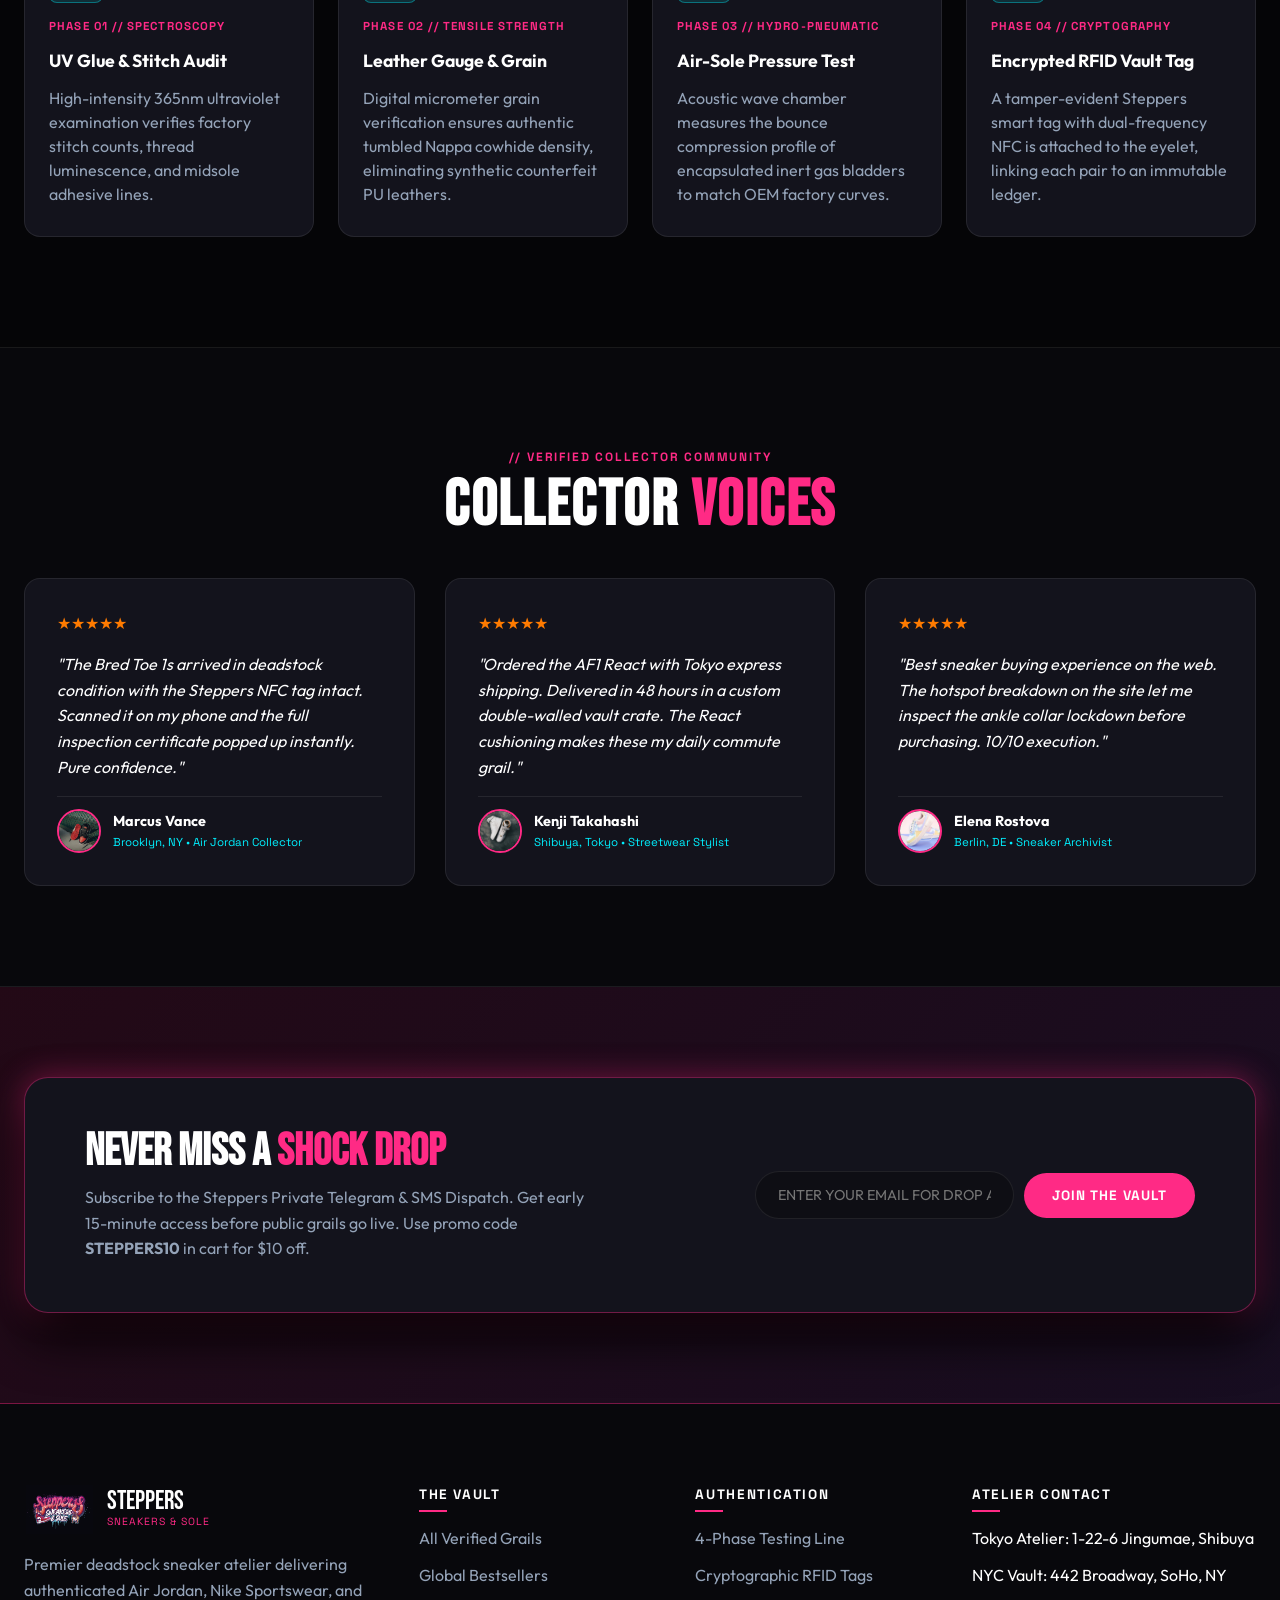
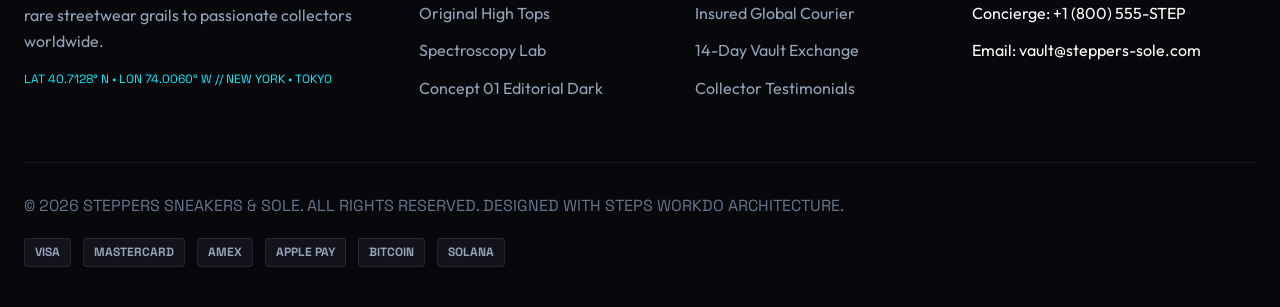
==== commit 464363d2: "Redesign Meet Categories into 4-department atelier showcase with neon gradient chambers and catalog " ====
--- a/index2.html
+++ b/index2.html
@@ -672,58 +672,115 @@
     </section>
 
     <!-- ==========================================================================
-         8. MEET CATEGORIES (STEPS MEET-CATEGORY-SECTION)
+         8. MEET CATEGORIES (4-DEPARTMENT ATELIER SHOWCASE)
          ========================================================================== -->
     <section class="meet-category-section" id="categories-section">
       <div class="container">
 
         <div class="section-header-row">
           <div class="section-title-wrap">
-            <span class="section-eyebrow">// CURATED SILHOUETTES</span>
-            <h2 class="section-main-heading">MEET <span>CATEGORIES</span></h2>
-          </div>
-        </div>
-
-        <div class="categories-banners-grid">
-
-          <!-- Category Card 1: Originals -->
-          <div class="category-banner-card">
-            <img src="assets/images/sneaker-chicago.jpg" alt="Air Jordan Originals" class="category-banner-bg">
-            <div class="category-banner-overlay">
-              <span class="category-badge-chip">ARCHIVE HERITAGE</span>
-              <h3 class="category-banner-heading">ORIGINALS &amp; HIGHS</h3>
-              <p class="category-banner-copy">1985 iconic cuts, high-top grail editions, and timeless hardwood staples.
+            <span class="section-eyebrow">// CURATED ATELIER DEPARTMENTS</span>
+            <h2 class="section-main-heading">EXPLORE <span>CATEGORIES</span></h2>
+            <p style="font-size:16px; color:var(--text-secondary); max-width:680px; margin-top:10px; line-height:1.6;">
+              From authenticated deadstock grails to specialized 3M sole care and heavy terry streetwear, discover our four distinct collector departments.
+            </p>
+          </div>
+        </div>
+
+        <div class="category-tiles-grid">
+
+          <!-- Category 1: Air Jordan Vault -->
+          <div class="category-tile-card cat-theme-pink" data-category="jordan">
+            <div class="tile-top-meta">
+              <span class="tile-code">// DEPT 01</span>
+              <span class="tile-badge">OG GRAILS</span>
+            </div>
+            <div class="tile-media-box">
+              <div class="tile-ambient-glow"></div>
+              <img src="assets/images/sneaker-chicago.jpg" alt="Air Jordan Archive" class="tile-product-img">
+              <span class="tile-count-chip">24 GRAILS VERIFIED</span>
+            </div>
+            <div class="tile-content-body">
+              <span class="tile-subtag">1985 HARDWOOD HERITAGE</span>
+              <h3 class="tile-title">AIR JORDAN <span>ARCHIVE</span></h3>
+              <p class="tile-desc">
+                Authenticated OG High cuts, rare collaboration colorways, and deadstock 1985 silhouettes.
               </p>
-              <a href="#catalog-section" class="btn-find-products">
-                FIND PRODUCTS <span>→</span>
+              <a href="#catalog-section" class="btn-tile-action" data-filter="jordan">
+                <span>SHOP AIR JORDAN</span>
+                <span class="arrow-icon">&rarr;</span>
               </a>
             </div>
           </div>
 
-          <!-- Category Card 2: Bestsellers -->
-          <div class="category-banner-card">
-            <img src="assets/images/sneaker-retro4.jpg" alt="Air Jordan Retro Bestseller" class="category-banner-bg">
-            <div class="category-banner-overlay">
-              <span class="category-badge-chip">TRENDING GLOBALLY</span>
-              <h3 class="category-banner-heading">BESTSELLERS</h3>
-              <p class="category-banner-copy">Most viewed and traded grails across our Tokyo and NYC vault locations.
+          <!-- Category 2: Nike Sportswear & Dunks -->
+          <div class="category-tile-card cat-theme-cyan" data-category="nike">
+            <div class="tile-top-meta">
+              <span class="tile-code">// DEPT 02</span>
+              <span class="tile-badge">STREET ICONS</span>
+            </div>
+            <div class="tile-media-box">
+              <div class="tile-ambient-glow"></div>
+              <img src="assets/images/sneaker-cyan.jpg" alt="Nike Sportswear & Dunks" class="tile-product-img">
+              <span class="tile-count-chip">18 SILHOUETTES</span>
+            </div>
+            <div class="tile-content-body">
+              <span class="tile-subtag">DECONSTRUCTED &amp; REACT</span>
+              <h3 class="tile-title">NIKE <span>SPORTSWEAR</span></h3>
+              <p class="tile-desc">
+                Layered Air Force 1 Shadows, high-rebound React overhauls, and iconic Shibuya street grails.
               </p>
-              <a href="#bestsellers-section" class="btn-find-products">
-                FIND PRODUCTS <span>→</span>
+              <a href="#catalog-section" class="btn-tile-action" data-filter="nike">
+                <span>SHOP NIKE ICONS</span>
+                <span class="arrow-icon">&rarr;</span>
               </a>
             </div>
           </div>
 
-          <!-- Category Card 3: Care & Merchandise (Wide Card) -->
-          <div class="category-banner-card wide-banner">
-            <img src="assets/images/sole-cleaning.jpg" alt="Sneaker Care &amp; Essentials" class="category-banner-bg">
-            <div class="category-banner-overlay">
-              <span class="category-badge-chip">VAULT ESSENTIALS</span>
-              <h3 class="category-banner-heading">CARE, MERCH &amp; GRAIL LACES</h3>
-              <p class="category-banner-copy">Professional shoe protector shields, anti-crease toe inserts, premium wax
-                laces, and Steppers Atelier hoodies.</p>
-              <a href="#catalog-section" class="btn-find-products">
-                EXPLORE MERCH <span>→</span>
+          <!-- Category 3: Sole Care & Protection -->
+          <div class="category-tile-card cat-theme-emerald" data-category="care">
+            <div class="tile-top-meta">
+              <span class="tile-code">// DEPT 03</span>
+              <span class="tile-badge">LAB PROTECTION</span>
+            </div>
+            <div class="tile-media-box">
+              <div class="tile-ambient-glow"></div>
+              <img src="assets/images/sole-shield-pro.jpg" alt="Sole Care & Protection Lab" class="tile-product-img">
+              <span class="tile-count-chip">3M DEFENSE</span>
+            </div>
+            <div class="tile-content-body">
+              <span class="tile-subtag">ATELIER MAINTENANCE</span>
+              <h3 class="tile-title">SOLE SHIELD <span>LAB</span></h3>
+              <p class="tile-desc">
+                Ultra-durable 3M protective films, anti-crease toe inserts, and specialized sneaker restoration kits.
+              </p>
+              <a href="#catalog-section" class="btn-tile-action" data-filter="street">
+                <span>EXPLORE SOLE CARE</span>
+                <span class="arrow-icon">&rarr;</span>
+              </a>
+            </div>
+          </div>
+
+          <!-- Category 4: Steppers Street Apparel -->
+          <div class="category-tile-card cat-theme-purple" data-category="apparel">
+            <div class="tile-top-meta">
+              <span class="tile-code">// DEPT 04</span>
+              <span class="tile-badge">480GSM HEAVY</span>
+            </div>
+            <div class="tile-media-box">
+              <div class="tile-ambient-glow"></div>
+              <img src="assets/images/steppers-drip-hoodie.jpg" alt="Steppers Atelier Streetwear" class="tile-product-img">
+              <span class="tile-count-chip">VAULT MERCH</span>
+            </div>
+            <div class="tile-content-body">
+              <span class="tile-subtag">DOGHOUSE ATELIER</span>
+              <h3 class="tile-title">STEPPERS <span>APPAREL</span></h3>
+              <p class="tile-desc">
+                Heavyweight 480GSM French terry hoodies and vintage enzyme wash Frenchie mascot graphic tees.
+              </p>
+              <a href="#catalog-section" class="btn-tile-action" data-filter="all">
+                <span>EXPLORE APPAREL</span>
+                <span class="arrow-icon">&rarr;</span>
               </a>
             </div>
           </div>
--- a/assets/css/style2.css
+++ b/assets/css/style2.css
@@ -2106,114 +2106,338 @@
 }
 
 /* ==========================================================================
-   7. MEET CATEGORIES (MEET-CATEGORY-SECTION)
+   7. MEET CATEGORIES (4-DEPARTMENT ATELIER SHOWCASE)
    ========================================================================== */
 .meet-category-section {
   position: relative;
-  padding: 100px 0;
+  padding: 110px 0;
   background: var(--bg-darker);
   border-bottom: 1px solid var(--border-subtle);
 }
 
-.categories-banners-grid {
+.category-tiles-grid {
   display: grid;
-  grid-template-columns: 1fr 1fr;
-  gap: 30px;
-  margin-top: 30px;
-}
-
-.category-banner-card {
+  grid-template-columns: repeat(4, 1fr);
+  gap: 24px;
+  margin-top: 36px;
+}
+
+.category-tile-card {
   position: relative;
+  display: flex;
+  flex-direction: column;
+  background: var(--bg-card);
   border-radius: var(--radius-xl);
+  padding: 24px 20px;
+  border: 1px solid var(--border-subtle);
+  box-shadow: 0 16px 40px rgba(0, 0, 0, 0.65);
+  transition: transform 0.4s cubic-bezier(0.16, 1, 0.3, 1), box-shadow 0.4s ease, border-color 0.4s ease;
   overflow: hidden;
-  height: 380px;
-  border: 1px solid var(--border-subtle);
-  box-shadow: 0 20px 45px rgba(0, 0, 0, 0.8);
-  transition: all var(--trans);
-}
-
-.category-banner-card:hover {
-  border-color: var(--border-neon);
-  transform: translateY(-5px);
-  box-shadow: 0 25px 60px rgba(0, 0, 0, 0.9), 0 0 35px var(--accent-pink-glow);
-}
-
-.category-banner-card.wide-banner {
-  grid-column: span 2;
-  height: 320px;
-}
-
-.category-banner-bg {
+}
+
+.category-tile-card::before {
+  content: '';
   position: absolute;
-  inset: 0;
+  inset: -1px;
+  border-radius: inherit;
+  padding: 1.5px;
+  -webkit-mask: linear-gradient(#fff 0 0) content-box, linear-gradient(#fff 0 0);
+  -webkit-mask-composite: xor;
+  mask-composite: exclude;
+  pointer-events: none;
+  opacity: 0.55;
+  transition: opacity 0.4s ease;
+}
+
+.category-tile-card:hover {
+  transform: translateY(-8px);
+}
+
+.category-tile-card:hover::before {
+  opacity: 1;
+}
+
+/* Department Theme 01: Air Jordan Archive (Pink / Red Neon) */
+.cat-theme-pink::before {
+  background: linear-gradient(135deg, rgba(255, 42, 133, 0.9), rgba(255, 42, 133, 0.15) 45%, rgba(229, 37, 53, 0.3) 60%, rgba(255, 42, 133, 0.9));
+}
+.cat-theme-pink:hover {
+  border-color: rgba(255, 42, 133, 0.5);
+  box-shadow: 0 25px 60px rgba(0, 0, 0, 0.85), 0 0 35px rgba(255, 42, 133, 0.28);
+}
+.cat-theme-pink .tile-badge {
+  background: rgba(255, 42, 133, 0.14);
+  color: var(--accent-pink);
+  border: 1px solid rgba(255, 42, 133, 0.35);
+}
+.cat-theme-pink .tile-ambient-glow {
+  background: var(--accent-pink);
+}
+.cat-theme-pink .tile-subtag {
+  color: var(--accent-pink);
+}
+.cat-theme-pink .tile-title span {
+  color: var(--accent-pink);
+}
+.cat-theme-pink .btn-tile-action {
+  background: rgba(255, 42, 133, 0.1);
+  color: #ffffff;
+  border: 1px solid rgba(255, 42, 133, 0.35);
+}
+.cat-theme-pink .btn-tile-action:hover {
+  background: var(--accent-pink);
+  color: #ffffff;
+  border-color: var(--accent-pink);
+  box-shadow: 0 6px 20px rgba(255, 42, 133, 0.5);
+}
+
+/* Department Theme 02: Nike Sportswear (Cyan / Electric Blue) */
+.cat-theme-cyan::before {
+  background: linear-gradient(135deg, rgba(0, 240, 255, 0.9), rgba(0, 240, 255, 0.15) 45%, rgba(0, 180, 216, 0.3) 60%, rgba(0, 240, 255, 0.9));
+}
+.cat-theme-cyan:hover {
+  border-color: rgba(0, 240, 255, 0.5);
+  box-shadow: 0 25px 60px rgba(0, 0, 0, 0.85), 0 0 35px rgba(0, 240, 255, 0.28);
+}
+.cat-theme-cyan .tile-badge {
+  background: rgba(0, 240, 255, 0.14);
+  color: var(--accent-cyan);
+  border: 1px solid rgba(0, 240, 255, 0.35);
+}
+.cat-theme-cyan .tile-ambient-glow {
+  background: var(--accent-cyan);
+}
+.cat-theme-cyan .tile-subtag {
+  color: var(--accent-cyan);
+}
+.cat-theme-cyan .tile-title span {
+  color: var(--accent-cyan);
+}
+.cat-theme-cyan .btn-tile-action {
+  background: rgba(0, 240, 255, 0.1);
+  color: #ffffff;
+  border: 1px solid rgba(0, 240, 255, 0.35);
+}
+.cat-theme-cyan .btn-tile-action:hover {
+  background: var(--accent-cyan);
+  color: #050507;
+  border-color: var(--accent-cyan);
+  box-shadow: 0 6px 20px rgba(0, 240, 255, 0.5);
+}
+
+/* Department Theme 03: Sole Care Lab (Emerald / Mint Green) */
+.cat-theme-emerald::before {
+  background: linear-gradient(135deg, rgba(16, 185, 129, 0.9), rgba(16, 185, 129, 0.15) 45%, rgba(5, 150, 105, 0.3) 60%, rgba(16, 185, 129, 0.9));
+}
+.cat-theme-emerald:hover {
+  border-color: rgba(16, 185, 129, 0.5);
+  box-shadow: 0 25px 60px rgba(0, 0, 0, 0.85), 0 0 35px rgba(16, 185, 129, 0.28);
+}
+.cat-theme-emerald .tile-badge {
+  background: rgba(16, 185, 129, 0.14);
+  color: #10b981;
+  border: 1px solid rgba(16, 185, 129, 0.35);
+}
+.cat-theme-emerald .tile-ambient-glow {
+  background: #10b981;
+}
+.cat-theme-emerald .tile-subtag {
+  color: #10b981;
+}
+.cat-theme-emerald .tile-title span {
+  color: #10b981;
+}
+.cat-theme-emerald .btn-tile-action {
+  background: rgba(16, 185, 129, 0.1);
+  color: #ffffff;
+  border: 1px solid rgba(16, 185, 129, 0.35);
+}
+.cat-theme-emerald .btn-tile-action:hover {
+  background: #10b981;
+  color: #050507;
+  border-color: #10b981;
+  box-shadow: 0 6px 20px rgba(16, 185, 129, 0.5);
+}
+
+/* Department Theme 04: Steppers Street Apparel (Neon Purple) */
+.cat-theme-purple::before {
+  background: linear-gradient(135deg, rgba(157, 78, 221, 0.9), rgba(157, 78, 221, 0.15) 45%, rgba(90, 24, 154, 0.3) 60%, rgba(157, 78, 221, 0.9));
+}
+.cat-theme-purple:hover {
+  border-color: rgba(157, 78, 221, 0.5);
+  box-shadow: 0 25px 60px rgba(0, 0, 0, 0.85), 0 0 35px rgba(157, 78, 221, 0.28);
+}
+.cat-theme-purple .tile-badge {
+  background: rgba(157, 78, 221, 0.14);
+  color: #b76eeb;
+  border: 1px solid rgba(157, 78, 221, 0.35);
+}
+.cat-theme-purple .tile-ambient-glow {
+  background: var(--accent-purple);
+}
+.cat-theme-purple .tile-subtag {
+  color: #b76eeb;
+}
+.cat-theme-purple .tile-title span {
+  color: #b76eeb;
+}
+.cat-theme-purple .btn-tile-action {
+  background: rgba(157, 78, 221, 0.12);
+  color: #ffffff;
+  border: 1px solid rgba(157, 78, 221, 0.35);
+}
+.cat-theme-purple .btn-tile-action:hover {
+  background: var(--accent-purple);
+  color: #ffffff;
+  border-color: var(--accent-purple);
+  box-shadow: 0 6px 20px rgba(157, 78, 221, 0.5);
+}
+
+/* Tile Top Meta */
+.tile-top-meta {
+  display: flex;
+  align-items: center;
+  justify-content: space-between;
+  margin-bottom: 14px;
+}
+
+.tile-code {
+  font-family: var(--font-tech);
+  font-size: 0.72rem;
+  letter-spacing: 0.14em;
+  color: var(--text-muted);
+  font-weight: 700;
+}
+
+.tile-badge {
+  font-family: var(--font-tech);
+  font-size: 0.65rem;
+  font-weight: 700;
+  letter-spacing: 0.1em;
+  padding: 3px 9px;
+  border-radius: var(--radius-full);
+  text-transform: uppercase;
+}
+
+/* Tile Media Chamber */
+.tile-media-box {
+  position: relative;
+  width: 100%;
+  height: 200px;
+  border-radius: var(--radius-lg);
+  background: radial-gradient(circle at center, rgba(30, 30, 42, 0.7) 0%, rgba(8, 8, 12, 0.95) 100%);
+  border: 1px solid rgba(255, 255, 255, 0.05);
+  overflow: hidden;
+  display: flex;
+  align-items: center;
+  justify-content: center;
+  margin-bottom: 18px;
+}
+
+.tile-ambient-glow {
+  position: absolute;
+  width: 140px;
+  height: 140px;
+  border-radius: 50%;
+  filter: blur(45px);
+  opacity: 0.32;
+  transition: opacity 0.4s ease, transform 0.4s ease;
+  pointer-events: none;
+}
+
+.category-tile-card:hover .tile-ambient-glow {
+  opacity: 0.6;
+  transform: scale(1.2);
+}
+
+.tile-product-img {
   width: 100%;
   height: 100%;
   object-fit: cover;
-  transition: transform 0.7s cubic-bezier(0.16, 1, 0.3, 1);
-}
-
-.category-banner-card:hover .category-banner-bg {
+  position: relative;
+  z-index: 2;
+  transition: transform 0.5s cubic-bezier(0.16, 1, 0.3, 1), filter 0.4s ease;
+}
+
+.category-tile-card:hover .tile-product-img {
   transform: scale(1.06);
 }
 
-.category-banner-overlay {
+.tile-count-chip {
   position: absolute;
-  inset: 0;
-  background: linear-gradient(135deg, rgba(5, 5, 7, 0.92) 0%, rgba(14, 14, 20, 0.4) 60%, transparent 100%);
+  bottom: 8px;
+  left: 10px;
+  font-family: var(--font-tech);
+  font-size: 0.62rem;
+  font-weight: 700;
+  letter-spacing: 0.1em;
+  color: rgba(255, 255, 255, 0.85);
+  background: rgba(5, 5, 7, 0.8);
+  backdrop-filter: blur(8px);
+  -webkit-backdrop-filter: blur(8px);
+  padding: 3px 8px;
+  border-radius: 4px;
+  border: 1px solid rgba(255, 255, 255, 0.1);
+  z-index: 3;
+}
+
+/* Tile Content Body */
+.tile-content-body {
   display: flex;
   flex-direction: column;
-  justify-content: flex-end;
-  padding: 40px;
-  z-index: 5;
-}
-
-.category-badge-chip {
-  font-family: var(--font-tech);
-  font-size: 0.7rem;
-  color: var(--accent-cyan);
+  flex-grow: 1;
+}
+
+.tile-subtag {
+  font-family: var(--font-tech);
+  font-size: 0.68rem;
+  font-weight: 700;
   letter-spacing: 0.12em;
   text-transform: uppercase;
+  margin-bottom: 6px;
+}
+
+.tile-title {
+  font-family: var(--font-display);
+  font-size: 1.85rem;
+  color: #ffffff;
+  line-height: 1.1;
   margin-bottom: 8px;
-}
-
-.category-banner-heading {
-  font-family: var(--font-display);
-  font-size: 2.6rem;
-  color: #fff;
-  line-height: 1;
-  margin-bottom: 10px;
-}
-
-.category-banner-copy {
+  letter-spacing: 0.03em;
+}
+
+.tile-desc {
   font-size: 16px;
   color: var(--text-secondary);
-  max-width: 480px;
-  line-height: 1.5;
+  line-height: 1.55;
   margin-bottom: 20px;
-}
-
-.btn-find-products {
+  flex-grow: 1;
+}
+
+.btn-tile-action {
   display: inline-flex;
   align-items: center;
-  gap: 8px;
-  padding: 10px 22px;
+  justify-content: space-between;
+  width: 100%;
+  padding: 11px 18px;
   border-radius: var(--radius-full);
-  background: var(--accent-pink);
-  color: #fff;
-  font-family: var(--font-tech);
-  font-size: 0.8rem;
+  font-family: var(--font-tech);
+  font-size: 0.76rem;
   font-weight: 700;
   letter-spacing: 0.08em;
   text-transform: uppercase;
-  align-self: flex-start;
-  box-shadow: 0 4px 15px var(--accent-pink-glow);
-  transition: all var(--trans);
-}
-
-.btn-find-products:hover {
+  text-decoration: none;
+  transition: all 0.3s cubic-bezier(0.16, 1, 0.3, 1);
+  margin-top: auto;
+}
+
+.btn-tile-action .arrow-icon {
+  font-size: 0.95rem;
+  transition: transform 0.3s ease;
+}
+
+.category-tile-card:hover .btn-tile-action .arrow-icon {
   transform: translateX(4px);
-  background: var(--accent-pink-hover);
-  box-shadow: 0 6px 20px rgba(255, 42, 133, 0.6);
 }
 
 /* ==========================================================================
@@ -2822,12 +3046,9 @@
     grid-template-columns: repeat(2, 1fr);
   }
 
-  .categories-banners-grid {
-    grid-template-columns: 1fr;
-  }
-
-  .category-banner-card.wide-banner {
-    grid-column: span 1;
+  .category-tiles-grid {
+    grid-template-columns: repeat(2, 1fr);
+    gap: 20px;
   }
 
   .footer-main-grid {
@@ -2862,6 +3083,10 @@
 }
 
 @media (max-width: 640px) {
+  .category-tiles-grid {
+    grid-template-columns: 1fr;
+  }
+
   .spotlight-thumbs-row {
     flex-direction: column;
   }
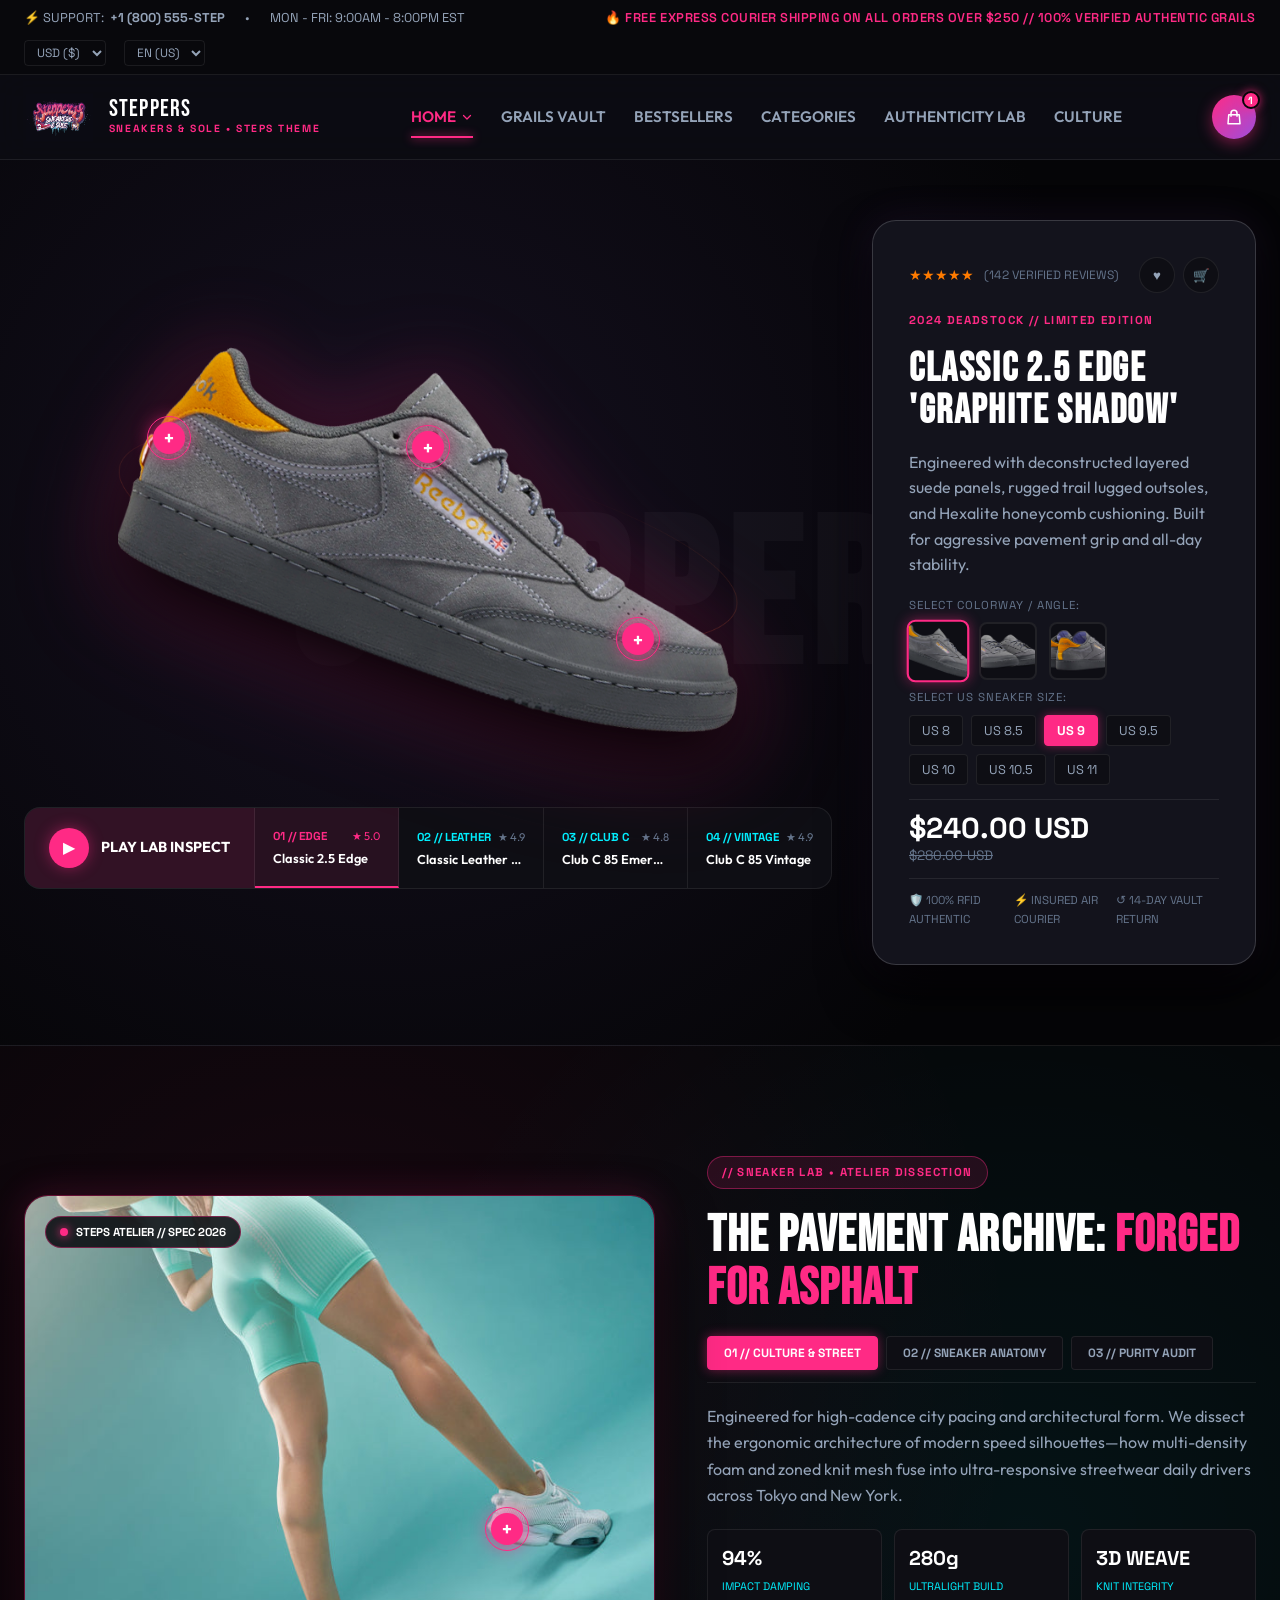
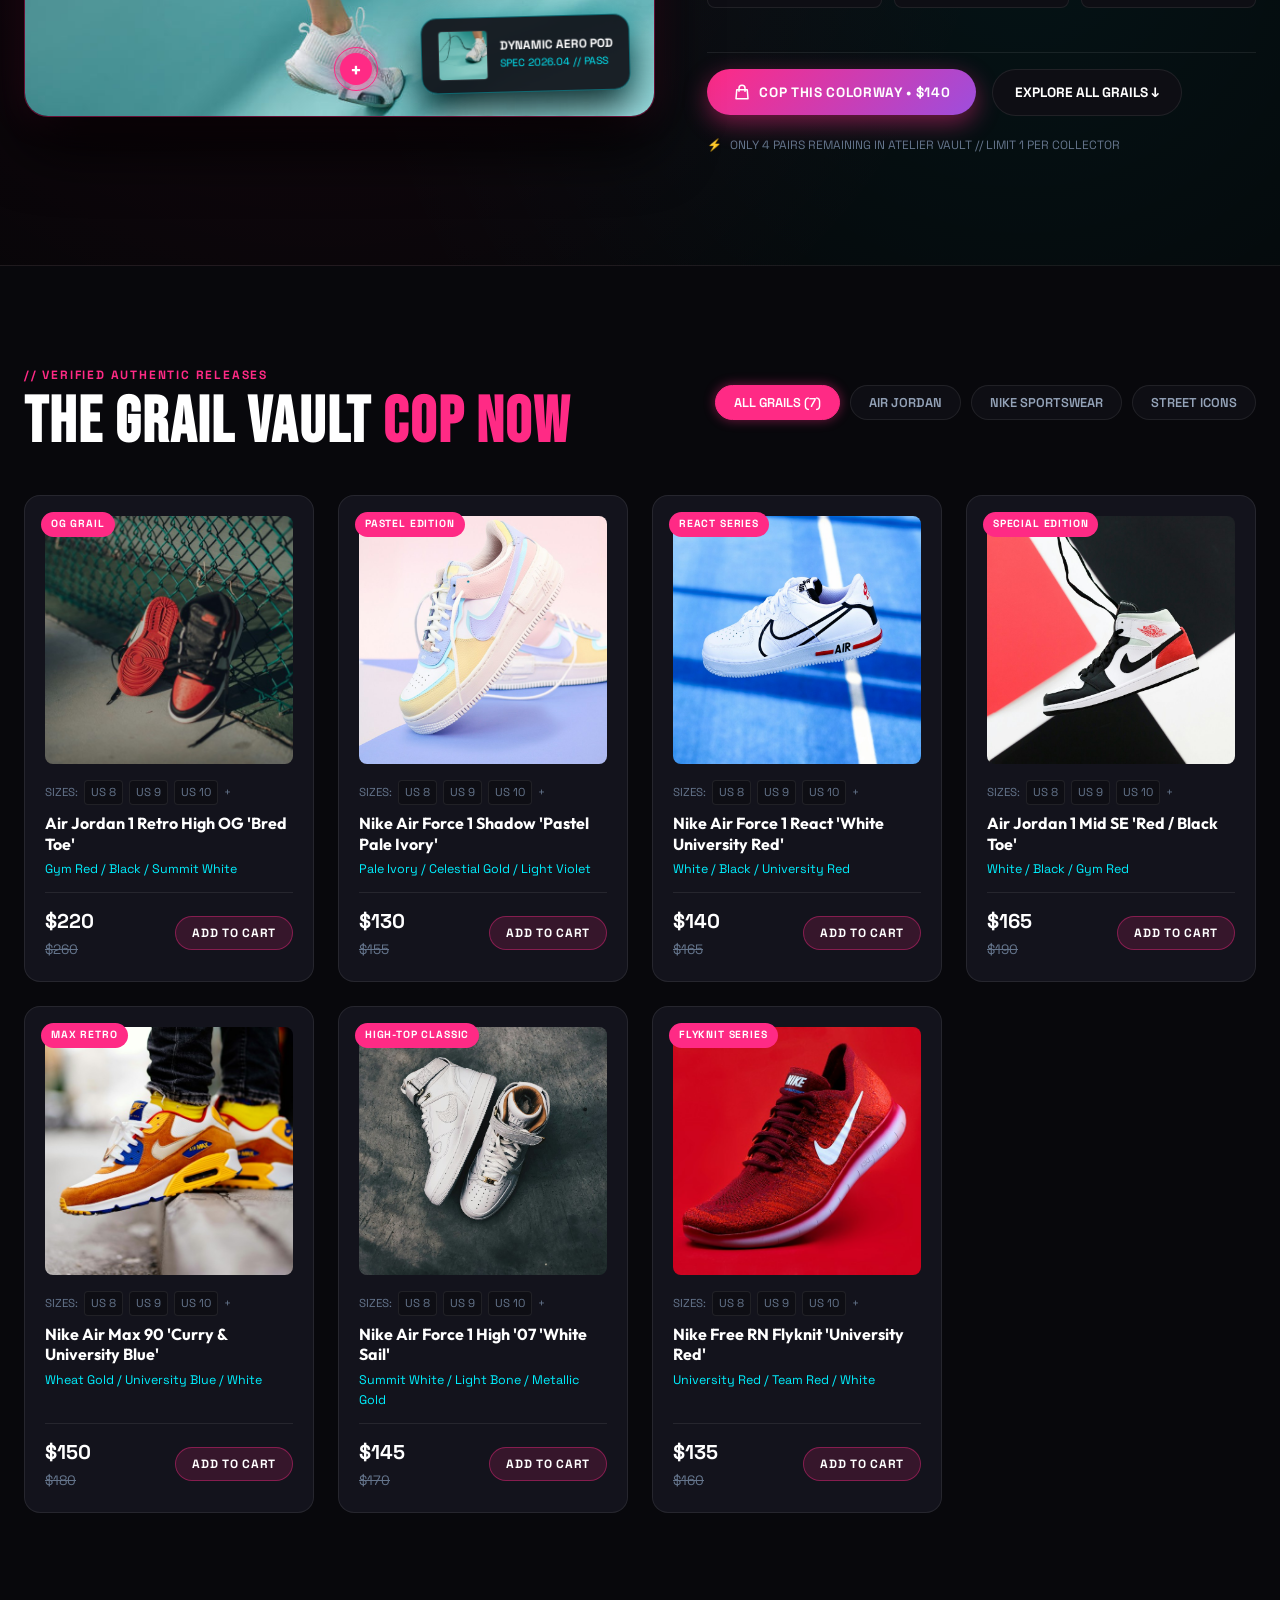
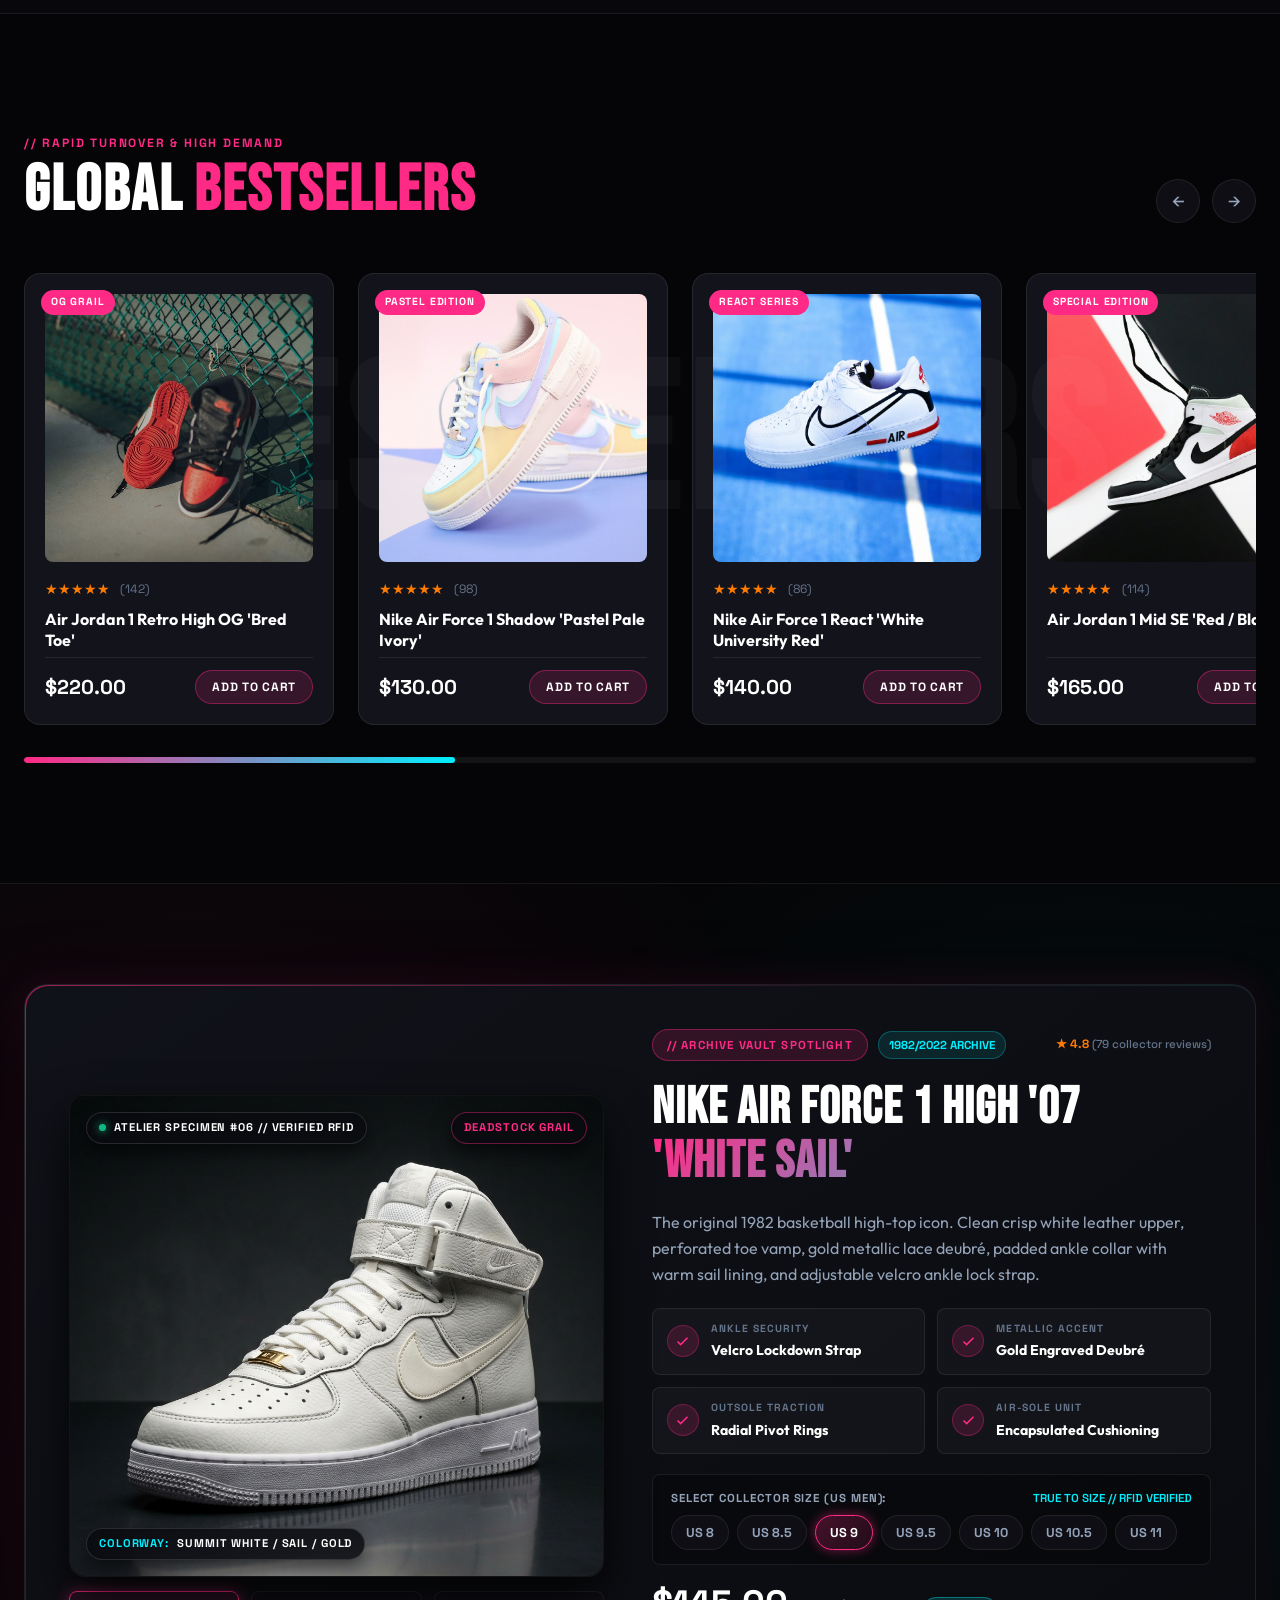
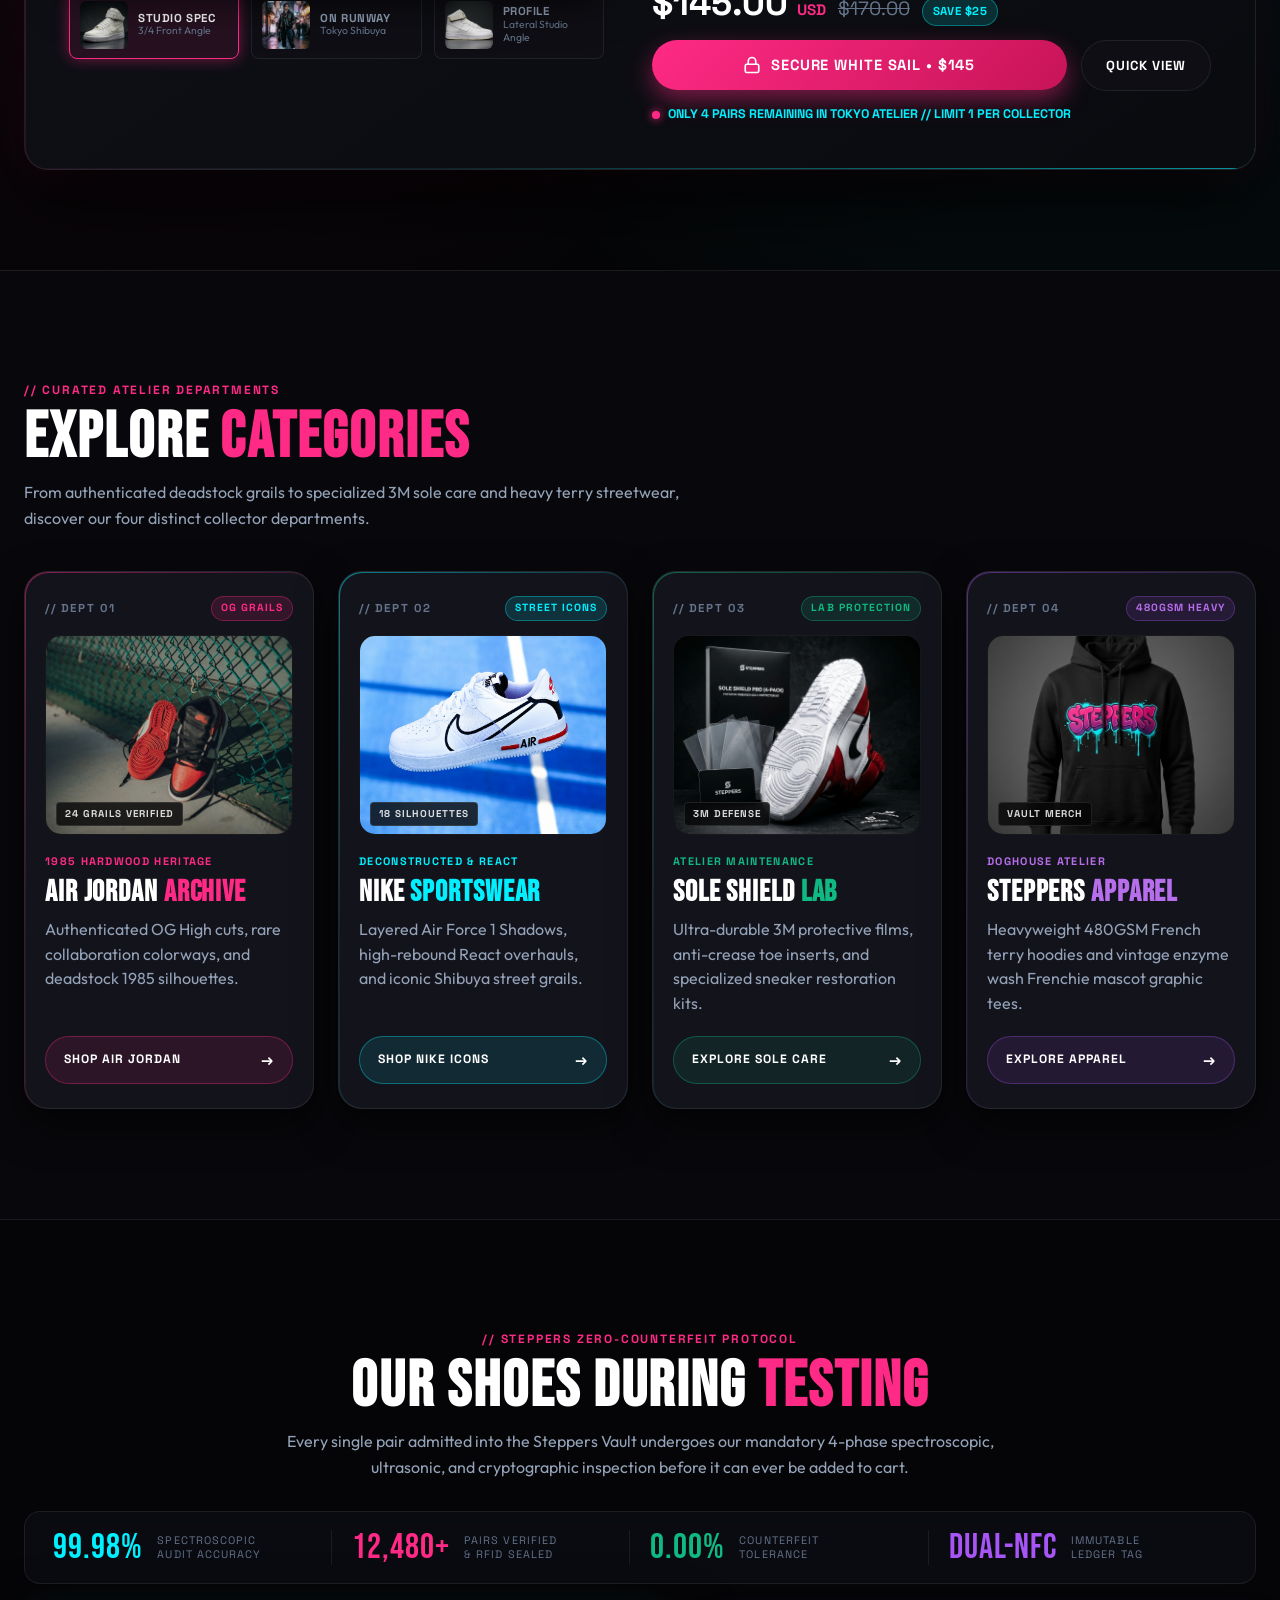
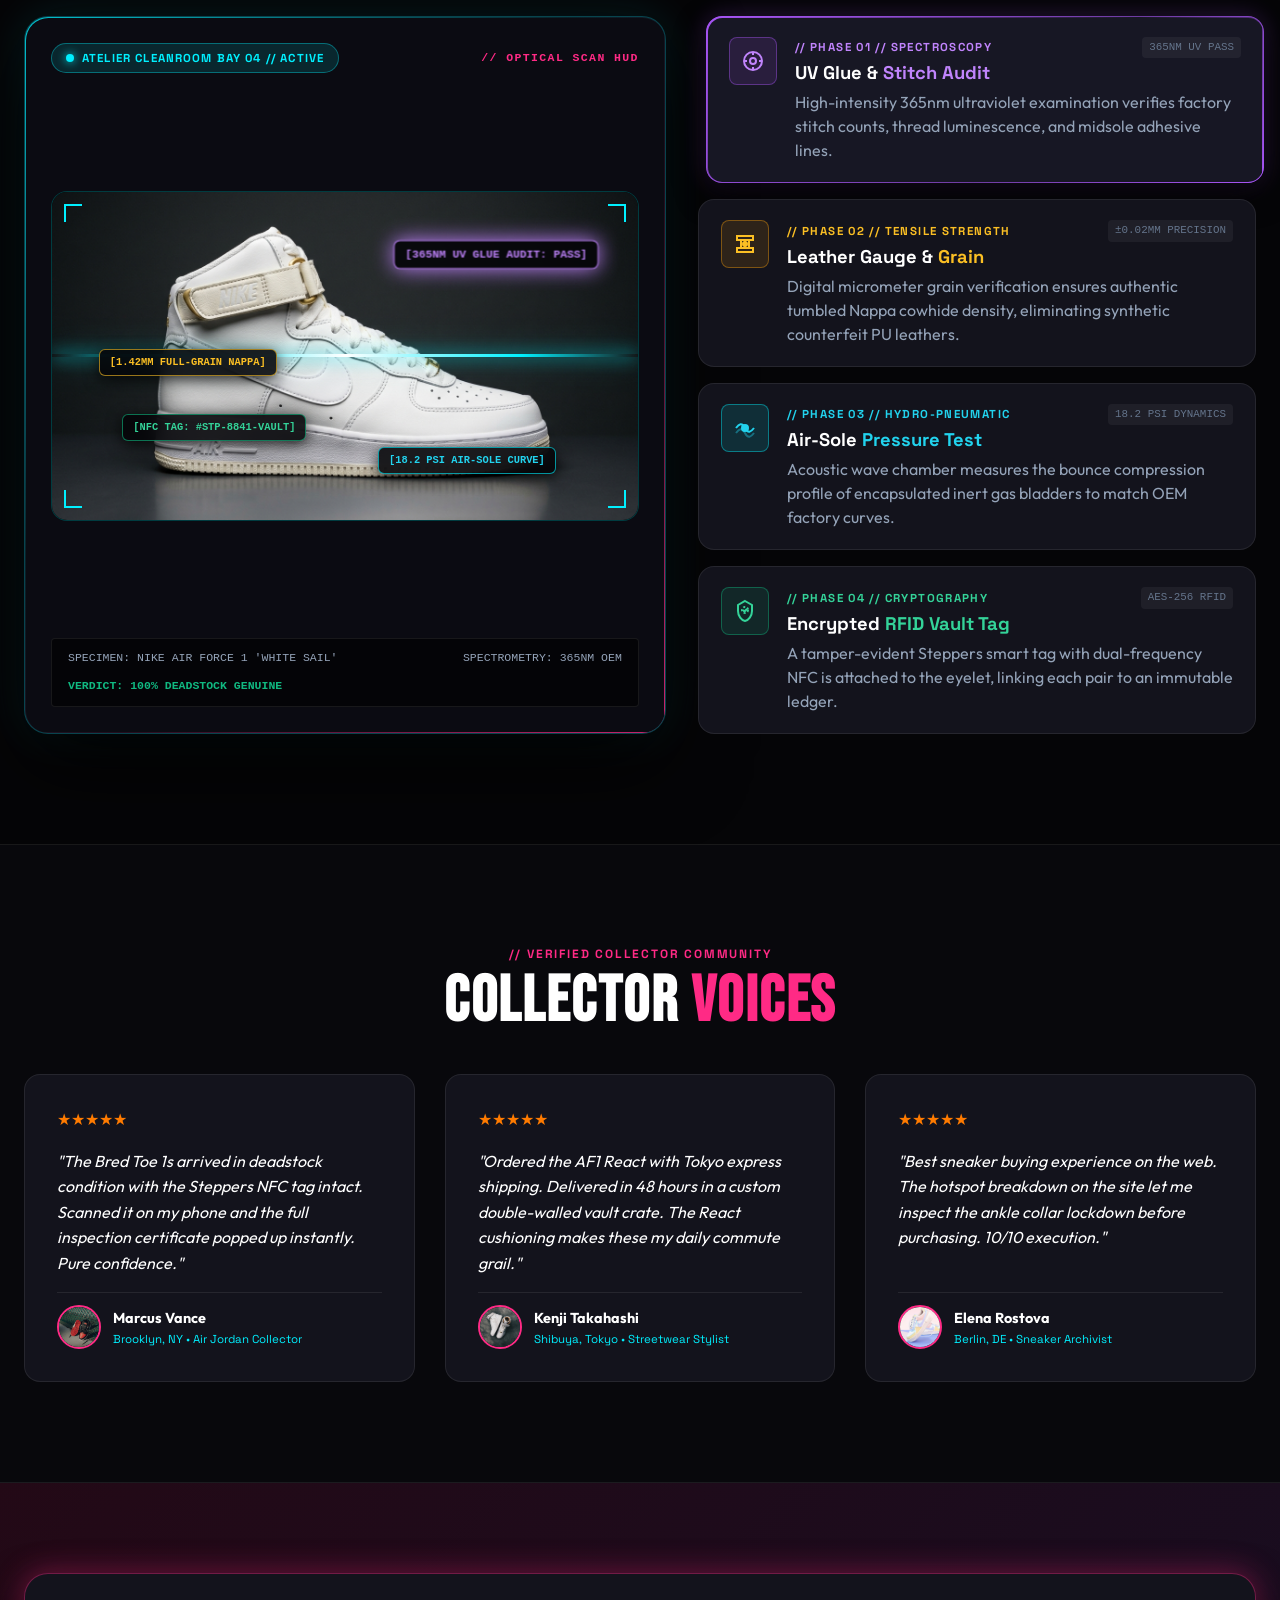
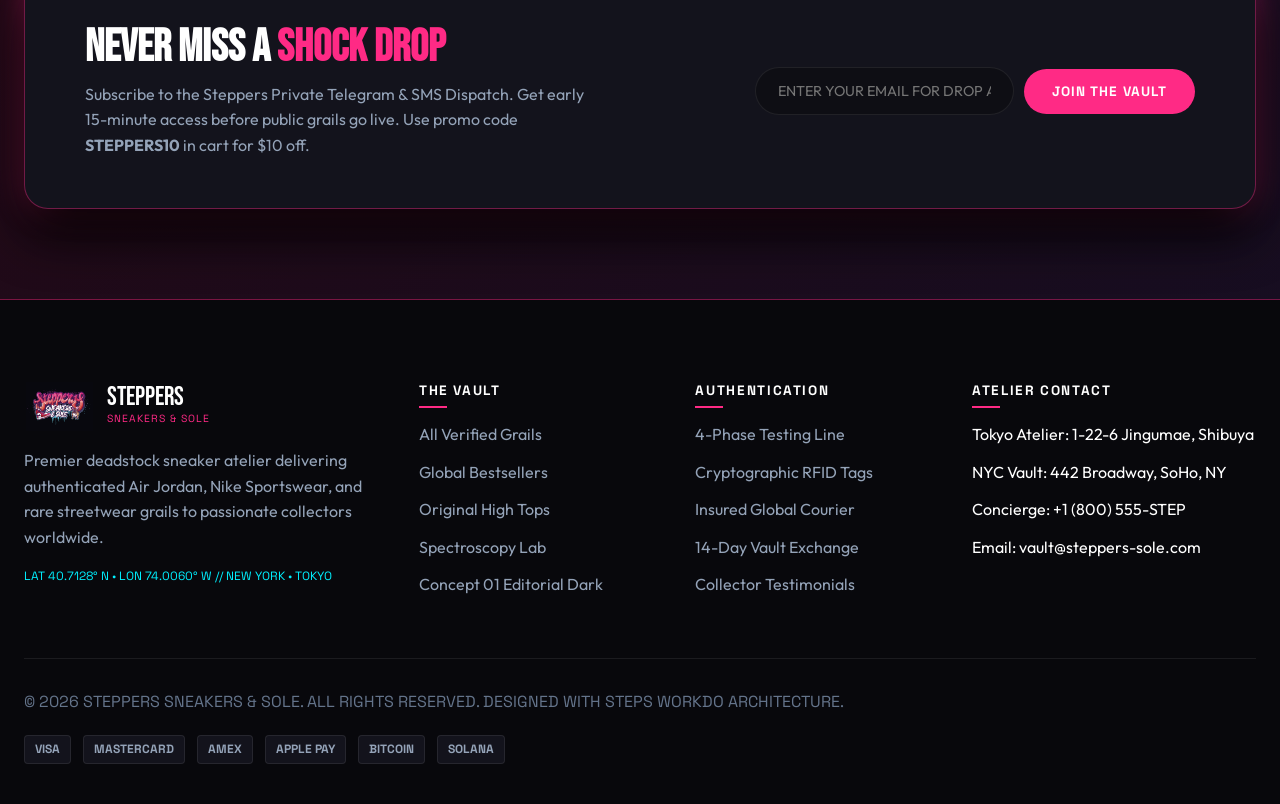
==== commit 05dd27c5: "Redesign Our Shoes During Testing section into interactive Tokyo Atelier Diagnostic Cockpit" ====
--- a/index2.html
+++ b/index2.html
@@ -791,52 +791,155 @@
     </section>
 
     <!-- ==========================================================================
-         9. OUR SHOES DURING TESTING (SHOES-DURING-TESTING SECTION)
+         9. OUR SHOES DURING TESTING (STEPPERS ZERO-COUNTERFEIT PROTOCOL COCKPIT)
          ========================================================================== -->
     <section class="shoes-during-testing" id="testing-section">
       <div class="container">
 
-        <div class="section-title-wrap" style="text-align:center; align-items:center; max-width:760px; margin:0 auto;">
+        <div class="section-title-wrap" style="text-align:center; align-items:center; max-width:760px; margin:0 auto 30px;">
           <span class="section-eyebrow">// STEPPERS ZERO-COUNTERFEIT PROTOCOL</span>
           <h2 class="section-main-heading">OUR SHOES DURING <span>TESTING</span></h2>
-          <p style="font-size:0.95rem; color:var(--text-secondary); line-height:1.6; margin-top:10px;">
-            Every single pair admitted into the Steppers Vault undergoes our mandatory 4-phase spectroscopic and
-            biometric inspection before it can ever be added to cart.
+          <p style="font-size:16px; color:var(--text-secondary); line-height:1.6; margin-top:10px;">
+            Every single pair admitted into the Steppers Vault undergoes our mandatory 4-phase spectroscopic,
+            ultrasonic, and cryptographic inspection before it can ever be added to cart.
           </p>
         </div>
 
-        <div class="testing-cards-grid">
-
-          <div class="testing-feature-card">
-            <div class="testing-icon-box">🔬</div>
-            <span class="testing-card-step">PHASE 01 // SPECTROSCOPY</span>
-            <h3 class="testing-card-title">UV Glue &amp; Stitch Audit</h3>
-            <p class="testing-card-desc">High-intensity 365nm ultraviolet examination verifies factory stitch counts,
-              thread luminescence, and midsole adhesive lines.</p>
-          </div>
-
-          <div class="testing-feature-card">
-            <div class="testing-icon-box">📐</div>
-            <span class="testing-card-step">PHASE 02 // TENSILE STRENGTH</span>
-            <h3 class="testing-card-title">Leather Gauge &amp; Grain</h3>
-            <p class="testing-card-desc">Digital micrometer grain verification ensures authentic tumbled Nappa cowhide
-              density, eliminating synthetic counterfeit PU leathers.</p>
-          </div>
-
-          <div class="testing-feature-card">
-            <div class="testing-icon-box">💨</div>
-            <span class="testing-card-step">PHASE 03 // HYDRO-PNEUMATIC</span>
-            <h3 class="testing-card-title">Air-Sole Pressure Test</h3>
-            <p class="testing-card-desc">Acoustic wave chamber measures the bounce compression profile of encapsulated
-              inert gas bladders to match OEM factory curves.</p>
-          </div>
-
-          <div class="testing-feature-card">
-            <div class="testing-icon-box">🏷️</div>
-            <span class="testing-card-step">PHASE 04 // CRYPTOGRAPHY</span>
-            <h3 class="testing-card-title">Encrypted RFID Vault Tag</h3>
-            <p class="testing-card-desc">A tamper-evident Steppers smart tag with dual-frequency NFC is attached to the
-              eyelet, linking each pair to an immutable ledger.</p>
+        <!-- Cleanroom Live Telemetry Bar -->
+        <div class="testing-telemetry-strip">
+          <div class="telemetry-col">
+            <div class="telemetry-num" style="color:var(--accent-cyan);">99.98%</div>
+            <div class="telemetry-txt">SPECTROSCOPIC<br>AUDIT ACCURACY</div>
+          </div>
+          <div class="telemetry-col">
+            <div class="telemetry-num" style="color:var(--accent-pink);">12,480+</div>
+            <div class="telemetry-txt">PAIRS VERIFIED<br>&amp; RFID SEALED</div>
+          </div>
+          <div class="telemetry-col">
+            <div class="telemetry-num" style="color:#10b981;">0.00%</div>
+            <div class="telemetry-txt">COUNTERFEIT<br>TOLERANCE</div>
+          </div>
+          <div class="telemetry-col">
+            <div class="telemetry-num" style="color:#a855f7;">DUAL-NFC</div>
+            <div class="telemetry-txt">IMMUTABLE<br>LEDGER TAG</div>
+          </div>
+        </div>
+
+        <!-- Testing Cockpit Master Grid -->
+        <div class="testing-cockpit-grid">
+
+          <!-- Left: Specimen Diagnostic Chamber -->
+          <div class="specimen-chamber-card">
+            <div class="chamber-header-hud">
+              <div class="chamber-live-badge">
+                <div class="chamber-pulse-dot"></div>
+                <span>ATELIER CLEANROOM BAY 04 // ACTIVE</span>
+              </div>
+              <span class="chamber-spec-label">// OPTICAL SCAN HUD</span>
+            </div>
+
+            <div class="chamber-monitor-frame">
+              <div class="corner-bracket bracket-tl"></div>
+              <div class="corner-bracket bracket-tr"></div>
+              <div class="corner-bracket bracket-bl"></div>
+              <div class="corner-bracket bracket-br"></div>
+              <div class="chamber-laser-line"></div>
+
+              <img src="assets/images/af1-high-profile.jpg" alt="Sneaker Specimen Under Test" class="chamber-monitor-img">
+
+              <!-- Reticle Callouts -->
+              <div class="chamber-hud-pin pin-collar active-pin" data-pin="1">[365NM UV GLUE AUDIT: PASS]</div>
+              <div class="chamber-hud-pin pin-vamp" data-pin="2">[1.42MM FULL-GRAIN NAPPA]</div>
+              <div class="chamber-hud-pin pin-sole" data-pin="3">[18.2 PSI AIR-SOLE CURVE]</div>
+              <div class="chamber-hud-pin pin-tag" data-pin="4">[NFC TAG: #STP-8841-VAULT]</div>
+            </div>
+
+            <div class="chamber-footer-telemetry">
+              <span>SPECIMEN: NIKE AIR FORCE 1 'WHITE SAIL'</span>
+              <span>SPECTROMETRY: 365NM OEM</span>
+              <span id="chamber-telemetry-verdict" style="color:#10b981; font-weight:700;">VERDICT: 100% DEADSTOCK GENUINE</span>
+            </div>
+          </div>
+
+          <!-- Right: 4-Phase Protocol Cards -->
+          <div class="phases-protocol-column">
+
+            <!-- Phase 1 -->
+            <div class="phase-protocol-card card-theme-uv active" data-phase="1">
+              <div class="protocol-icon-wrap">
+                <svg viewBox="0 0 24 24" fill="none" stroke="currentColor" stroke-width="2">
+                  <circle cx="12" cy="12" r="9"/>
+                  <path d="M12 3v3M12 18v3M3 12h3M18 12h3"/>
+                  <circle cx="12" cy="12" r="3"/>
+                </svg>
+              </div>
+              <div class="protocol-content-body">
+                <div class="protocol-eyebrow-row">
+                  <span class="protocol-step-tag">// PHASE 01 // SPECTROSCOPY</span>
+                  <span class="protocol-metric-badge">365NM UV PASS</span>
+                </div>
+                <h3 class="protocol-heading">UV Glue &amp; <span>Stitch Audit</span></h3>
+                <p class="protocol-desc">High-intensity 365nm ultraviolet examination verifies factory stitch counts, thread luminescence, and midsole adhesive lines.</p>
+              </div>
+            </div>
+
+            <!-- Phase 2 -->
+            <div class="phase-protocol-card card-theme-amber" data-phase="2">
+              <div class="protocol-icon-wrap">
+                <svg viewBox="0 0 24 24" fill="none" stroke="currentColor" stroke-width="2">
+                  <path d="M4 4h16v4H4zM4 16h16v4H4z"/>
+                  <path d="M8 8v8M12 8v8M16 8v8"/>
+                  <circle cx="12" cy="12" r="2" fill="currentColor"/>
+                </svg>
+              </div>
+              <div class="protocol-content-body">
+                <div class="protocol-eyebrow-row">
+                  <span class="protocol-step-tag">// PHASE 02 // TENSILE STRENGTH</span>
+                  <span class="protocol-metric-badge">&plusmn;0.02MM PRECISION</span>
+                </div>
+                <h3 class="protocol-heading">Leather Gauge &amp; <span>Grain</span></h3>
+                <p class="protocol-desc">Digital micrometer grain verification ensures authentic tumbled Nappa cowhide density, eliminating synthetic counterfeit PU leathers.</p>
+              </div>
+            </div>
+
+            <!-- Phase 3 -->
+            <div class="phase-protocol-card card-theme-cyan" data-phase="3">
+              <div class="protocol-icon-wrap">
+                <svg viewBox="0 0 24 24" fill="none" stroke="currentColor" stroke-width="2">
+                  <path d="M3 12c3-4 6-6 9 0s6 4 9 0"/>
+                  <path d="M3 17c3-4 6-6 9 0s6 4 9 0" opacity="0.4"/>
+                  <circle cx="12" cy="12" r="3" fill="currentColor"/>
+                </svg>
+              </div>
+              <div class="protocol-content-body">
+                <div class="protocol-eyebrow-row">
+                  <span class="protocol-step-tag">// PHASE 03 // HYDRO-PNEUMATIC</span>
+                  <span class="protocol-metric-badge">18.2 PSI DYNAMICS</span>
+                </div>
+                <h3 class="protocol-heading">Air-Sole <span>Pressure Test</span></h3>
+                <p class="protocol-desc">Acoustic wave chamber measures the bounce compression profile of encapsulated inert gas bladders to match OEM factory curves.</p>
+              </div>
+            </div>
+
+            <!-- Phase 4 -->
+            <div class="phase-protocol-card card-theme-emerald" data-phase="4">
+              <div class="protocol-icon-wrap">
+                <svg viewBox="0 0 24 24" fill="none" stroke="currentColor" stroke-width="2">
+                  <path d="M12 2l7 4v6c0 5-3.5 9.5-7 10-3.5-.5-7-5-7-10V6l7-4z"/>
+                  <circle cx="12" cy="11" r="3" stroke-dasharray="2 2"/>
+                  <path d="M10 11l1.5 1.5L14 10"/>
+                </svg>
+              </div>
+              <div class="protocol-content-body">
+                <div class="protocol-eyebrow-row">
+                  <span class="protocol-step-tag">// PHASE 04 // CRYPTOGRAPHY</span>
+                  <span class="protocol-metric-badge">AES-256 RFID</span>
+                </div>
+                <h3 class="protocol-heading">Encrypted <span>RFID Vault Tag</span></h3>
+                <p class="protocol-desc">A tamper-evident Steppers smart tag with dual-frequency NFC is attached to the eyelet, linking each pair to an immutable ledger.</p>
+              </div>
+            </div>
+
           </div>
 
         </div>
--- a/assets/css/style2.css
+++ b/assets/css/style2.css
@@ -2441,7 +2441,7 @@
 }
 
 /* ==========================================================================
-   8. "OUR SHOES DURING TESTING" (SHOES-DURING-TESTING)
+   8. "OUR SHOES DURING TESTING" (STEPPERS ZERO-COUNTERFEIT PROTOCOL COCKPIT)
    ========================================================================== */
 .shoes-during-testing {
   position: relative;
@@ -2450,62 +2450,373 @@
   border-bottom: 1px solid var(--border-subtle);
 }
 
-.testing-cards-grid {
+/* 1. Cleanroom Live Telemetry Bar */
+.testing-telemetry-strip {
   display: grid;
   grid-template-columns: repeat(4, 1fr);
-  gap: 24px;
-  margin-top: 40px;
-}
-
-.testing-feature-card {
+  gap: 20px;
+  background: rgba(14, 14, 22, 0.7);
+  border: 1px solid rgba(255, 255, 255, 0.08);
+  border-radius: var(--radius-lg);
+  padding: 18px 28px;
+  margin-bottom: 32px;
+  backdrop-filter: blur(12px);
+  -webkit-backdrop-filter: blur(12px);
+}
+
+.telemetry-col {
+  display: flex;
+  align-items: center;
+  gap: 14px;
+}
+
+.telemetry-col:not(:last-child) {
+  border-right: 1px solid rgba(255, 255, 255, 0.07);
+}
+
+.telemetry-num {
+  font-family: var(--font-display);
+  font-size: 2.2rem;
+  line-height: 1;
+  letter-spacing: 0.03em;
+}
+
+.telemetry-txt {
+  font-family: var(--font-tech);
+  font-size: 0.68rem;
+  color: var(--text-muted);
+  text-transform: uppercase;
+  letter-spacing: 0.1em;
+  line-height: 1.3;
+}
+
+/* 2. Main Cockpit Master Grid */
+.testing-cockpit-grid {
+  display: grid;
+  grid-template-columns: 1.15fr 1fr;
+  gap: 32px;
+  align-items: stretch;
+}
+
+/* Left Specimen Chamber */
+.specimen-chamber-card {
+  position: relative;
+  background: #0b0b12;
+  border-radius: var(--radius-xl);
+  border: 1px solid rgba(0, 240, 255, 0.25);
+  box-shadow: 0 30px 80px rgba(0, 0, 0, 0.9), 0 0 45px rgba(0, 240, 255, 0.12);
+  padding: 26px;
+  display: flex;
+  flex-direction: column;
+  justify-content: space-between;
+  overflow: hidden;
+}
+
+.specimen-chamber-card::before {
+  content: '';
+  position: absolute;
+  inset: -1px;
+  border-radius: inherit;
+  padding: 1.5px;
+  background: linear-gradient(135deg, rgba(0, 240, 255, 0.8), rgba(0, 240, 255, 0.1) 40%, rgba(255, 42, 133, 0.1) 60%, rgba(255, 42, 133, 0.8));
+  -webkit-mask: linear-gradient(#fff 0 0) content-box, linear-gradient(#fff 0 0);
+  -webkit-mask-composite: xor;
+  mask-composite: exclude;
+  pointer-events: none;
+}
+
+.chamber-header-hud {
+  display: flex;
+  justify-content: space-between;
+  align-items: center;
+  margin-bottom: 16px;
+  position: relative;
+  z-index: 5;
+}
+
+.chamber-live-badge {
+  display: inline-flex;
+  align-items: center;
+  gap: 8px;
+  font-family: var(--font-tech);
+  font-size: 0.72rem;
+  font-weight: 700;
+  color: var(--accent-cyan);
+  background: rgba(0, 240, 255, 0.12);
+  padding: 5px 14px;
+  border-radius: var(--radius-full);
+  border: 1px solid rgba(0, 240, 255, 0.35);
+  letter-spacing: 0.1em;
+}
+
+.chamber-pulse-dot {
+  width: 8px;
+  height: 8px;
+  border-radius: 50%;
+  background: var(--accent-cyan);
+  box-shadow: 0 0 10px var(--accent-cyan);
+  animation: chamberPulse 1.4s ease-in-out infinite;
+}
+
+@keyframes chamberPulse {
+  0%, 100% { opacity: 1; transform: scale(1); }
+  50% { opacity: 0.35; transform: scale(0.75); }
+}
+
+.chamber-spec-label {
+  font-family: monospace;
+  font-size: 0.72rem;
+  color: var(--accent-pink);
+  letter-spacing: 0.12em;
+  font-weight: 700;
+}
+
+/* Optical Laboratory Feed Monitor */
+.chamber-monitor-frame {
+  position: relative;
+  width: 100%;
+  height: 330px;
+  border-radius: var(--radius-lg);
+  overflow: hidden;
+  background: #000000;
+  border: 1px solid rgba(0, 240, 255, 0.25);
+  box-shadow: inset 0 0 35px rgba(0, 0, 0, 0.95);
+  display: flex;
+  align-items: center;
+  justify-content: center;
+}
+
+.chamber-monitor-img {
+  width: 100%;
+  height: 100%;
+  object-fit: cover;
+  display: block;
+}
+
+/* Corner Reticle Brackets */
+.corner-bracket {
+  position: absolute;
+  width: 18px;
+  height: 18px;
+  border-color: #00f0ff;
+  border-style: solid;
+  pointer-events: none;
+  z-index: 6;
+}
+.bracket-tl { top: 12px; left: 12px; border-width: 2px 0 0 2px; }
+.bracket-tr { top: 12px; right: 12px; border-width: 2px 2px 0 0; }
+.bracket-bl { bottom: 12px; left: 12px; border-width: 0 0 2px 2px; }
+.bracket-br { bottom: 12px; right: 12px; border-width: 0 2px 2px 0; }
+
+/* Scanning Laser Line */
+.chamber-laser-line {
+  position: absolute;
+  left: 0;
+  right: 0;
+  height: 2.5px;
+  background: linear-gradient(90deg, transparent 0%, #00f0ff 20%, #ffffff 50%, #00f0ff 80%, transparent 100%);
+  box-shadow: 0 0 16px #00f0ff, 0 0 30px rgba(0, 240, 255, 0.6);
+  z-index: 5;
+  animation: sweepLaser 3s ease-in-out infinite alternate;
+}
+
+@keyframes sweepLaser {
+  0% { top: 10%; opacity: 0.4; }
+  100% { top: 90%; opacity: 1; }
+}
+
+/* Reticle Callout Pins */
+.chamber-hud-pin {
+  position: absolute;
+  font-family: monospace;
+  font-size: 0.65rem;
+  font-weight: 700;
+  padding: 4px 10px;
+  border-radius: 6px;
+  background: rgba(5, 5, 8, 0.88);
+  backdrop-filter: blur(8px);
+  -webkit-backdrop-filter: blur(8px);
+  border: 1px solid rgba(255, 255, 255, 0.15);
+  z-index: 7;
+  transition: all 0.3s cubic-bezier(0.16, 1, 0.3, 1);
+  box-shadow: 0 4px 15px rgba(0, 0, 0, 0.8);
+}
+
+.pin-collar { top: 15%; right: 8%; border-color: rgba(168, 85, 247, 0.6); color: #c084fc; }
+.pin-vamp { top: 48%; left: 8%; border-color: rgba(251, 191, 36, 0.6); color: #fbbf24; }
+.pin-sole { bottom: 14%; right: 14%; border-color: rgba(0, 240, 255, 0.6); color: #22d3ee; }
+.pin-tag { bottom: 24%; left: 12%; border-color: rgba(16, 185, 129, 0.6); color: #34d399; }
+
+.chamber-hud-pin.active-pin {
+  transform: scale(1.08);
+  box-shadow: 0 0 20px currentColor;
+  border-color: currentColor;
+}
+
+.chamber-footer-telemetry {
+  display: flex;
+  justify-content: space-between;
+  align-items: center;
+  background: rgba(0, 0, 0, 0.6);
+  border: 1px solid rgba(255, 255, 255, 0.08);
+  border-radius: var(--radius-sm);
+  padding: 10px 16px;
+  font-family: monospace;
+  font-size: 0.72rem;
+  color: var(--text-secondary);
+  margin-top: 16px;
+  flex-wrap: wrap;
+  gap: 10px;
+}
+
+/* Right Protocol Phases Column */
+.phases-protocol-column {
+  display: flex;
+  flex-direction: column;
+  gap: 16px;
+  justify-content: space-between;
+}
+
+.phase-protocol-card {
+  position: relative;
   background: var(--bg-card);
   border: 1px solid var(--border-subtle);
   border-radius: var(--radius-lg);
-  padding: 30px 24px;
-  display: flex;
-  flex-direction: column;
-  gap: 14px;
-  transition: all var(--trans);
-}
-
-.testing-feature-card:hover {
-  border-color: var(--border-cyan);
-  transform: translateY(-4px);
-  box-shadow: 0 15px 35px rgba(0, 0, 0, 0.8), 0 0 25px var(--accent-cyan-glow);
-}
-
-.testing-icon-box {
-  width: 54px;
-  height: 54px;
+  padding: 20px 22px;
+  display: flex;
+  gap: 18px;
+  align-items: flex-start;
+  transition: all 0.35s cubic-bezier(0.16, 1, 0.3, 1);
+  cursor: pointer;
+}
+
+.phase-protocol-card::before {
+  content: '';
+  position: absolute;
+  inset: -1px;
+  border-radius: inherit;
+  padding: 1.5px;
+  -webkit-mask: linear-gradient(#fff 0 0) content-box, linear-gradient(#fff 0 0);
+  -webkit-mask-composite: xor;
+  mask-composite: exclude;
+  pointer-events: none;
+  opacity: 0;
+  transition: opacity 0.3s ease;
+}
+
+.phase-protocol-card:hover,
+.phase-protocol-card.active {
+  transform: translateX(8px);
+  background: #171724;
+}
+
+.phase-protocol-card:hover::before,
+.phase-protocol-card.active::before {
+  opacity: 1;
+}
+
+/* Phase Theme 1: UV Violet */
+.card-theme-uv::before { background: linear-gradient(135deg, #a855f7, transparent 60%, #a855f7); }
+.card-theme-uv:hover, .card-theme-uv.active {
+  border-color: rgba(168, 85, 247, 0.6);
+  box-shadow: 0 12px 30px rgba(0, 0, 0, 0.7), 0 0 25px rgba(168, 85, 247, 0.25);
+}
+.card-theme-uv .protocol-icon-wrap { background: rgba(168, 85, 247, 0.12); border-color: rgba(168, 85, 247, 0.4); color: #c084fc; }
+.card-theme-uv .protocol-step-tag { color: #c084fc; }
+.card-theme-uv .protocol-heading span { color: #c084fc; }
+
+/* Phase Theme 2: Caliper Amber */
+.card-theme-amber::before { background: linear-gradient(135deg, #f59e0b, transparent 60%, #f59e0b); }
+.card-theme-amber:hover, .card-theme-amber.active {
+  border-color: rgba(245, 158, 11, 0.6);
+  box-shadow: 0 12px 30px rgba(0, 0, 0, 0.7), 0 0 25px rgba(245, 158, 11, 0.25);
+}
+.card-theme-amber .protocol-icon-wrap { background: rgba(245, 158, 11, 0.12); border-color: rgba(245, 158, 11, 0.4); color: #fbbf24; }
+.card-theme-amber .protocol-step-tag { color: #fbbf24; }
+.card-theme-amber .protocol-heading span { color: #fbbf24; }
+
+/* Phase Theme 3: Pneumatic Cyan */
+.card-theme-cyan::before { background: linear-gradient(135deg, #00f0ff, transparent 60%, #00f0ff); }
+.card-theme-cyan:hover, .card-theme-cyan.active {
+  border-color: rgba(0, 240, 255, 0.6);
+  box-shadow: 0 12px 30px rgba(0, 0, 0, 0.7), 0 0 25px rgba(0, 240, 255, 0.25);
+}
+.card-theme-cyan .protocol-icon-wrap { background: rgba(0, 240, 255, 0.12); border-color: rgba(0, 240, 255, 0.4); color: #22d3ee; }
+.card-theme-cyan .protocol-step-tag { color: #22d3ee; }
+.card-theme-cyan .protocol-heading span { color: #22d3ee; }
+
+/* Phase Theme 4: Crypto Emerald */
+.card-theme-emerald::before { background: linear-gradient(135deg, #10b981, transparent 60%, #10b981); }
+.card-theme-emerald:hover, .card-theme-emerald.active {
+  border-color: rgba(16, 185, 129, 0.6);
+  box-shadow: 0 12px 30px rgba(0, 0, 0, 0.7), 0 0 25px rgba(16, 185, 129, 0.25);
+}
+.card-theme-emerald .protocol-icon-wrap { background: rgba(16, 185, 129, 0.12); border-color: rgba(16, 185, 129, 0.4); color: #34d399; }
+.card-theme-emerald .protocol-step-tag { color: #34d399; }
+.card-theme-emerald .protocol-heading span { color: #34d399; }
+
+.protocol-icon-wrap {
+  width: 48px;
+  height: 48px;
   border-radius: var(--radius-md);
-  background: rgba(0, 240, 255, 0.12);
-  border: 1px solid var(--border-cyan);
-  color: var(--accent-cyan);
+  border: 1px solid transparent;
   display: flex;
   align-items: center;
   justify-content: center;
-  font-size: 1.4rem;
-}
-
-.testing-card-step {
+  flex-shrink: 0;
+  transition: transform 0.3s ease;
+}
+
+.protocol-icon-wrap svg {
+  width: 24px;
+  height: 24px;
+}
+
+.phase-protocol-card:hover .protocol-icon-wrap {
+  transform: scale(1.1);
+}
+
+.protocol-content-body {
+  flex-grow: 1;
+}
+
+.protocol-eyebrow-row {
+  display: flex;
+  align-items: center;
+  justify-content: space-between;
+  margin-bottom: 4px;
+}
+
+.protocol-step-tag {
   font-family: var(--font-tech);
   font-size: 0.72rem;
-  color: var(--accent-pink);
-  font-weight: 700;
-  letter-spacing: 0.1em;
-}
-
-.testing-card-title {
-  font-size: 1.1rem;
-  font-weight: 700;
-  color: #fff;
-  line-height: 1.3;
-}
-
-.testing-card-desc {
+  font-weight: 700;
+  letter-spacing: 0.12em;
+}
+
+.protocol-metric-badge {
+  font-family: monospace;
+  font-size: 0.68rem;
+  color: var(--text-muted);
+  background: rgba(255, 255, 255, 0.05);
+  padding: 2px 7px;
+  border-radius: 4px;
+}
+
+.protocol-heading {
+  font-family: var(--font-tech);
+  font-size: 1.15rem;
+  font-weight: 700;
+  color: #ffffff;
+  line-height: 1.2;
+  margin-bottom: 6px;
+}
+
+.protocol-desc {
   font-size: 16px;
   color: var(--text-secondary);
   line-height: 1.5;
+  margin: 0;
 }
 
 /* ==========================================================================
@@ -3042,8 +3353,15 @@
     grid-template-columns: 1fr;
   }
 
-  .testing-cards-grid {
+  .testing-cockpit-grid {
+    grid-template-columns: 1fr;
+    gap: 28px;
+  }
+
+  .phases-protocol-column {
+    display: grid;
     grid-template-columns: repeat(2, 1fr);
+    gap: 16px;
   }
 
   .category-tiles-grid {
@@ -3083,6 +3401,24 @@
 }
 
 @media (max-width: 640px) {
+  .testing-telemetry-strip {
+    grid-template-columns: repeat(2, 1fr);
+    gap: 14px;
+    padding: 16px 18px;
+  }
+
+  .telemetry-col:not(:last-child) {
+    border-right: none;
+  }
+
+  .phases-protocol-column {
+    grid-template-columns: 1fr;
+  }
+
+  .chamber-monitor-frame {
+    height: 250px;
+  }
+
   .category-tiles-grid {
     grid-template-columns: 1fr;
   }
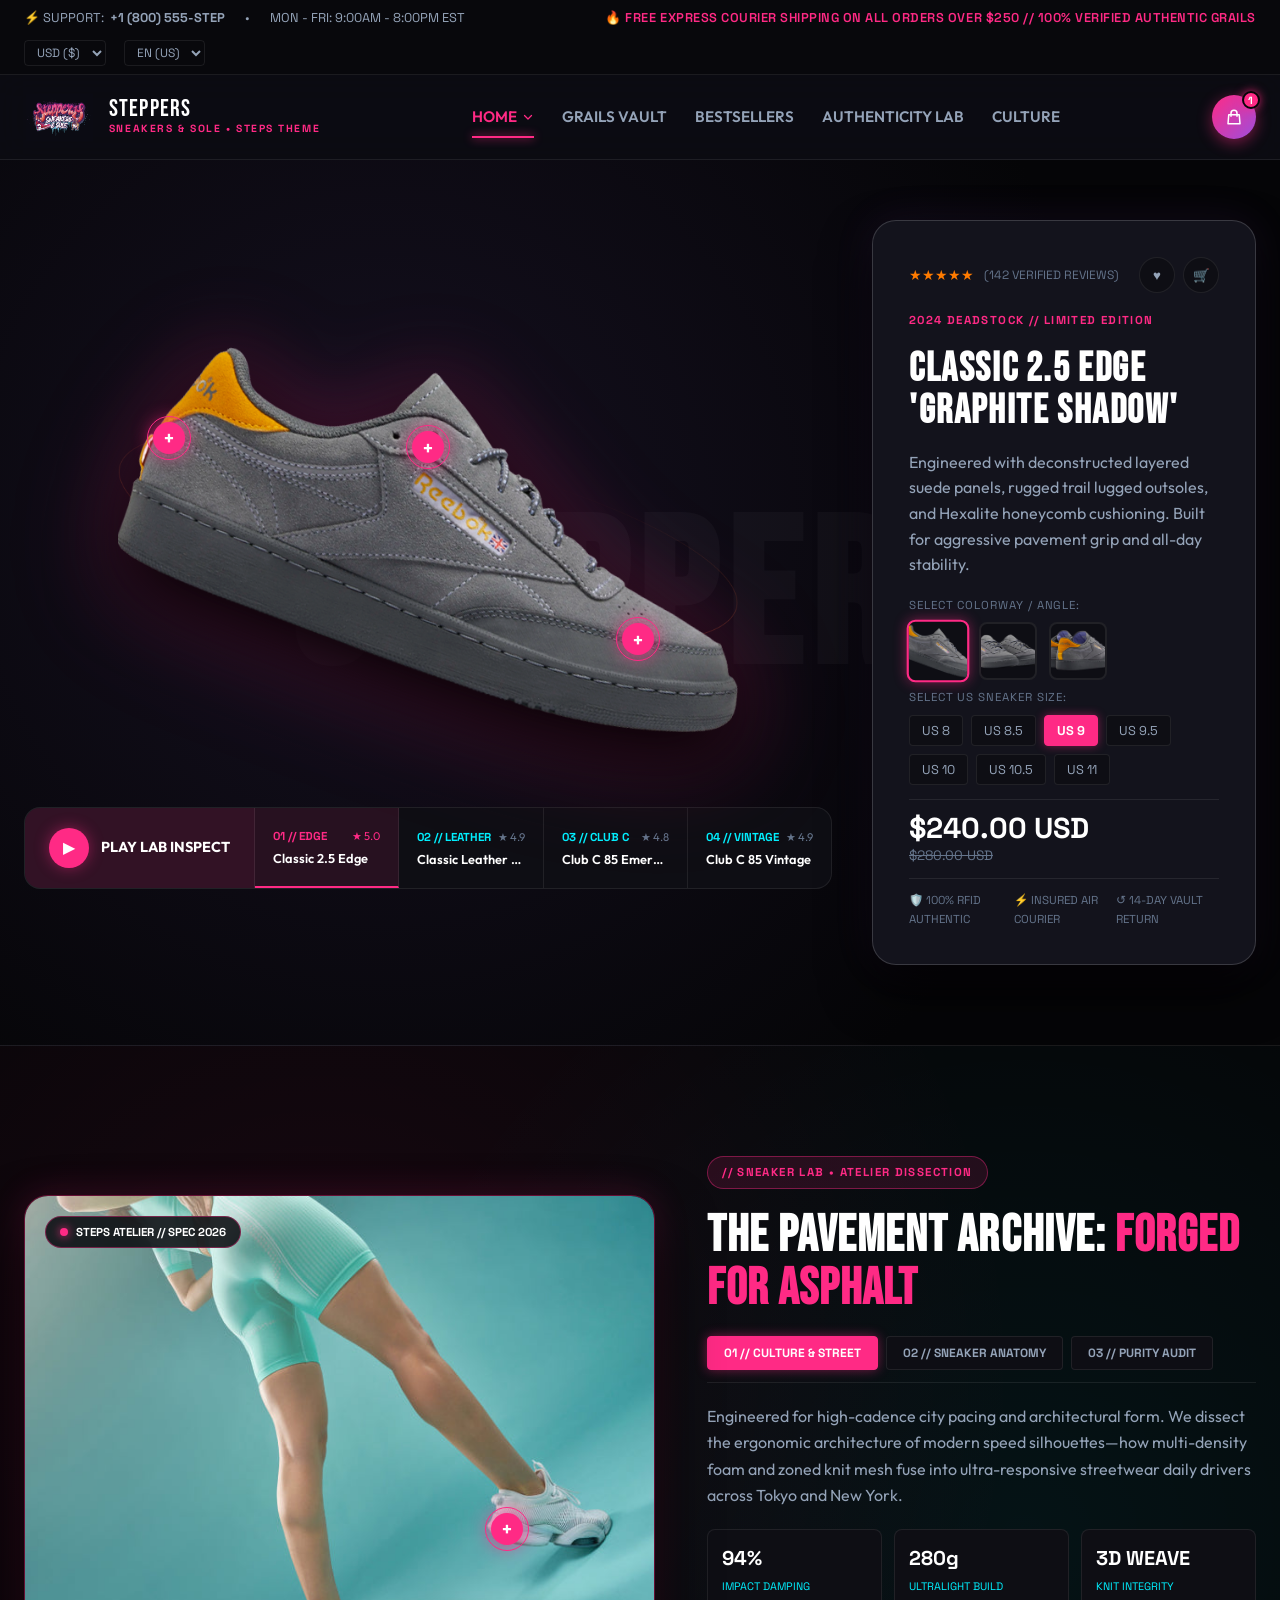
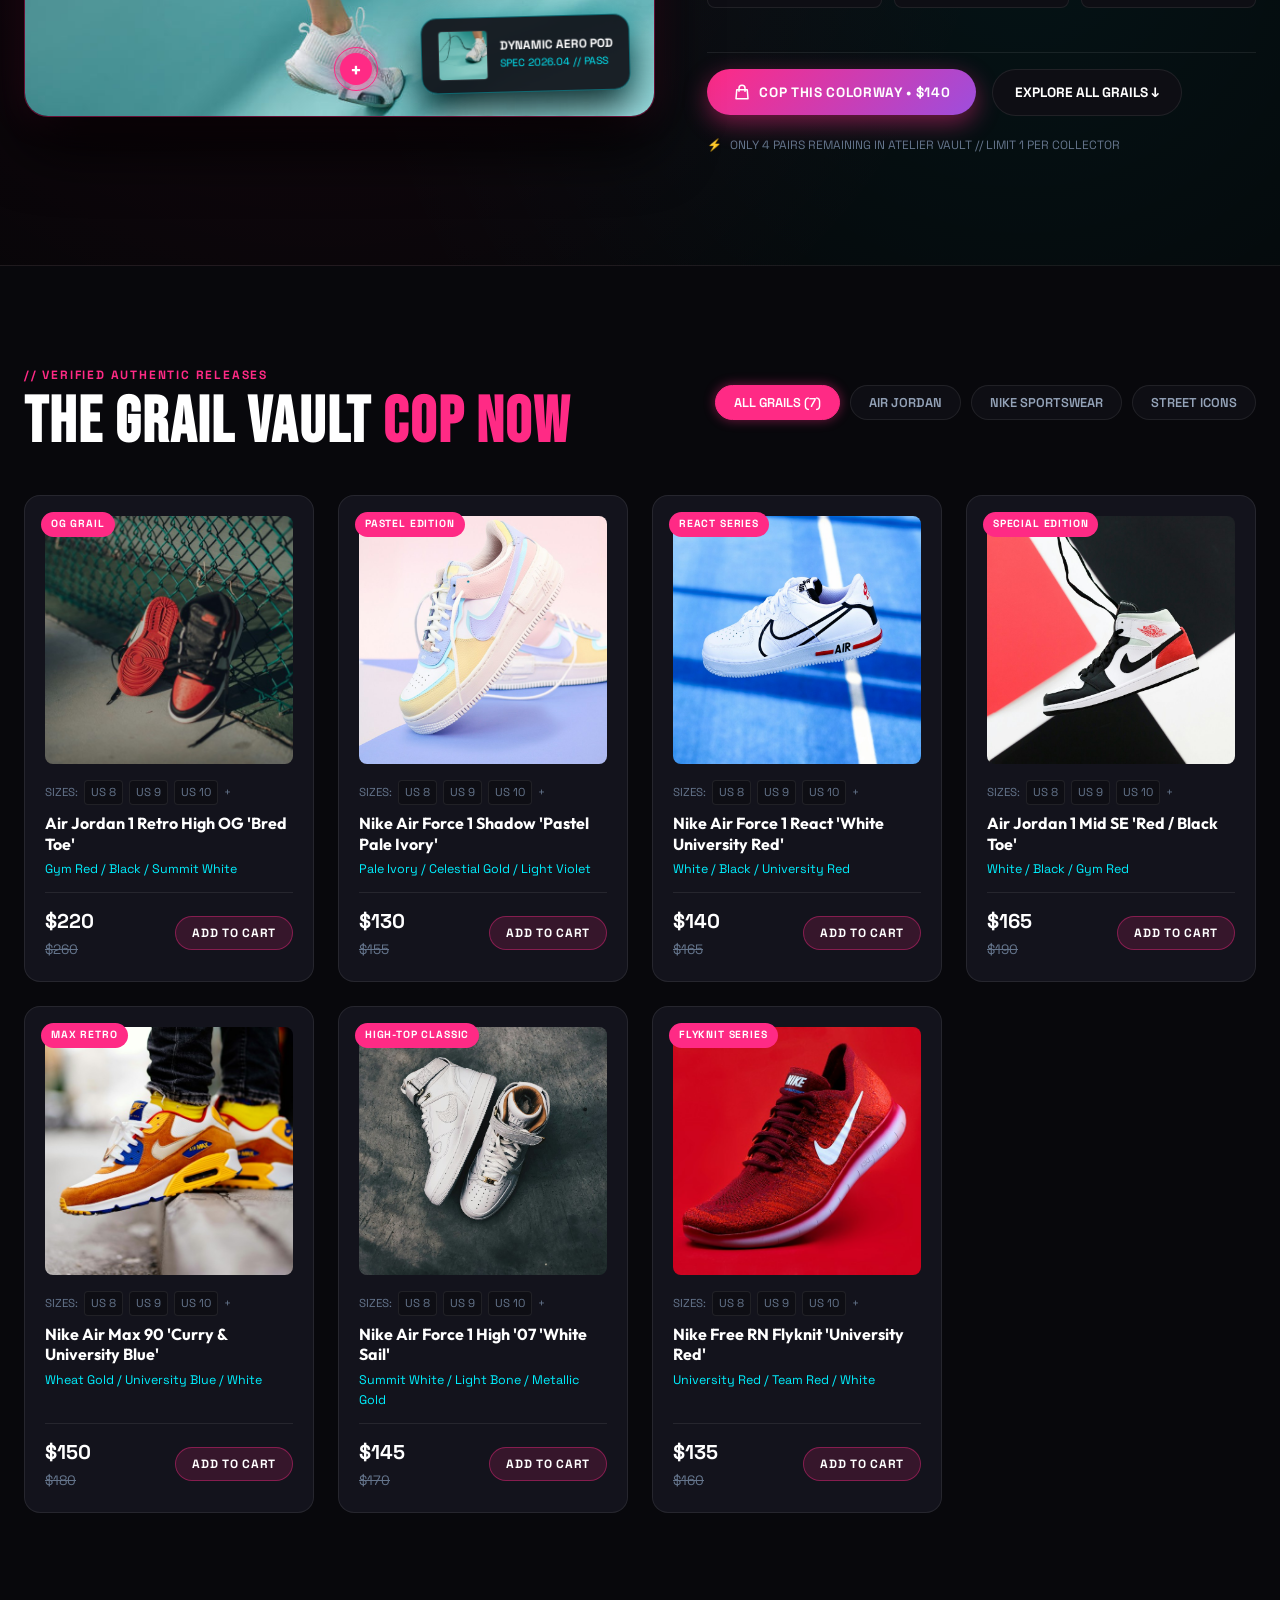
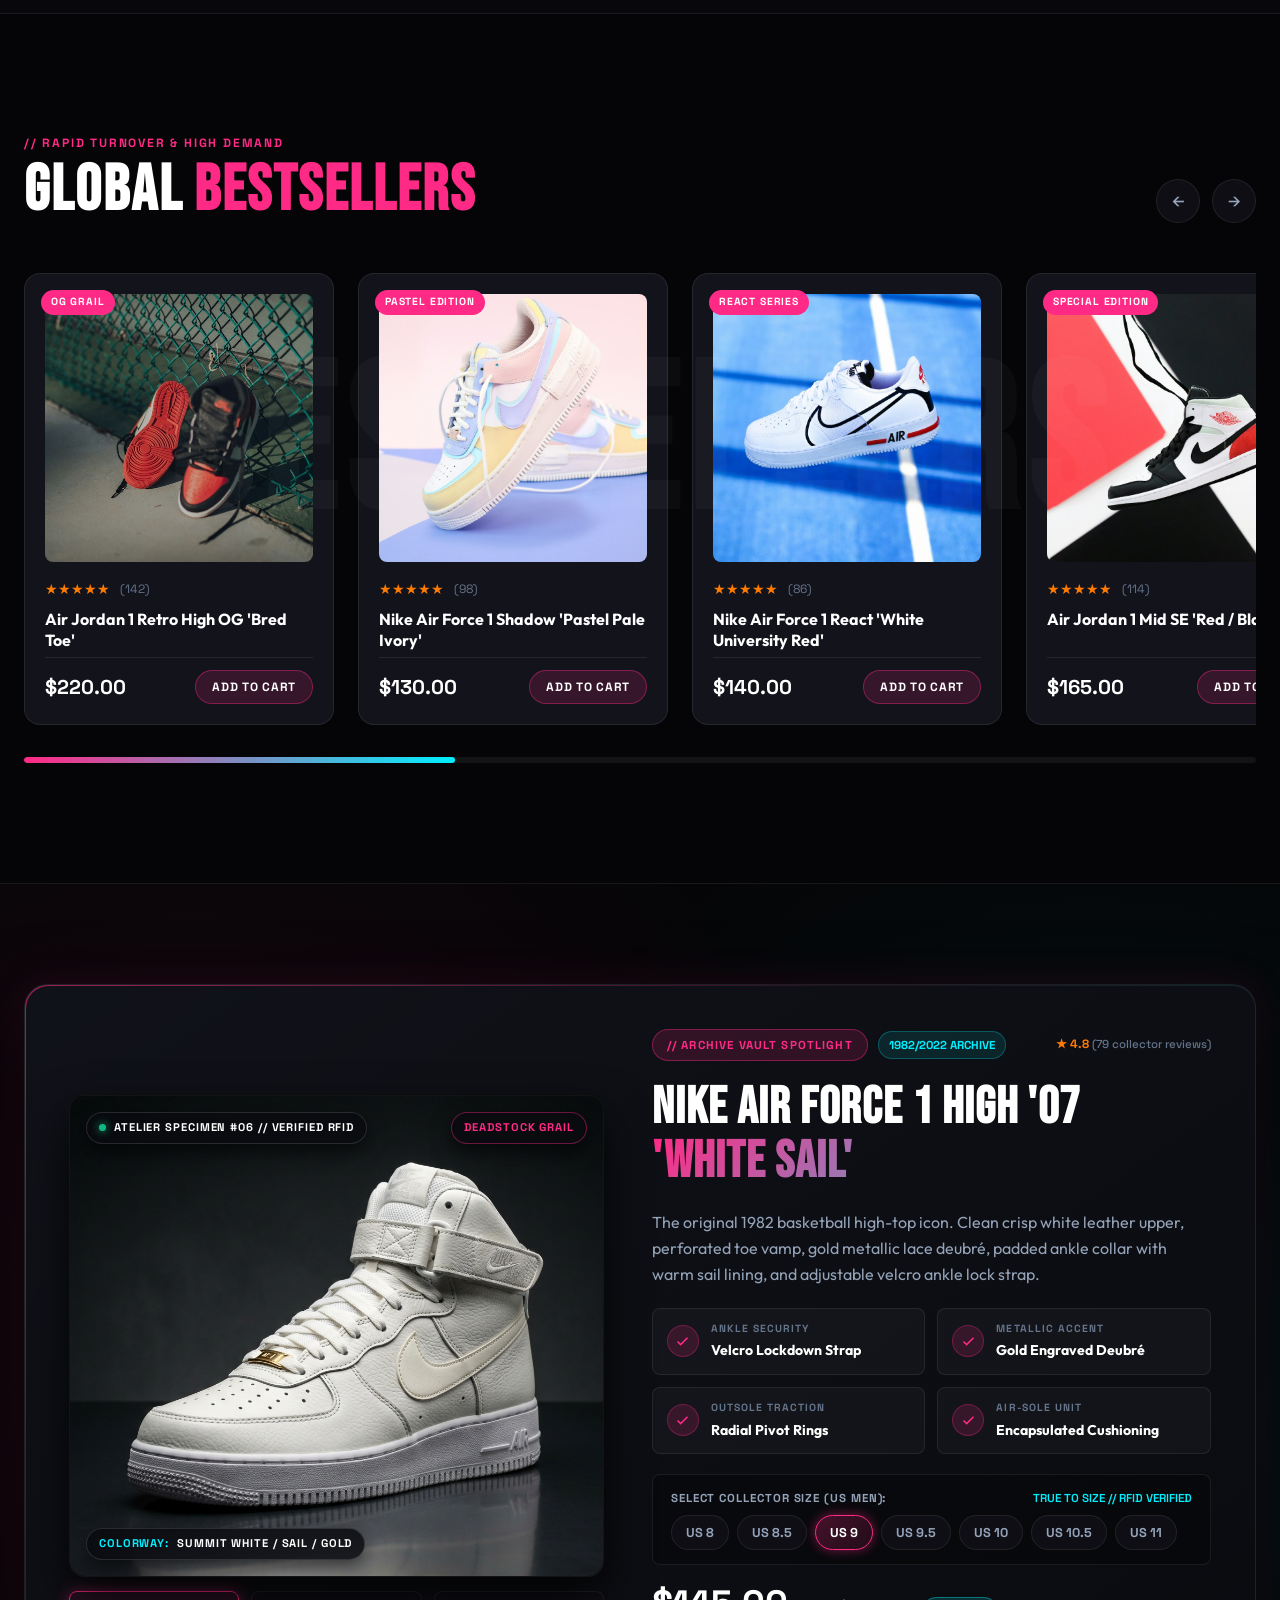
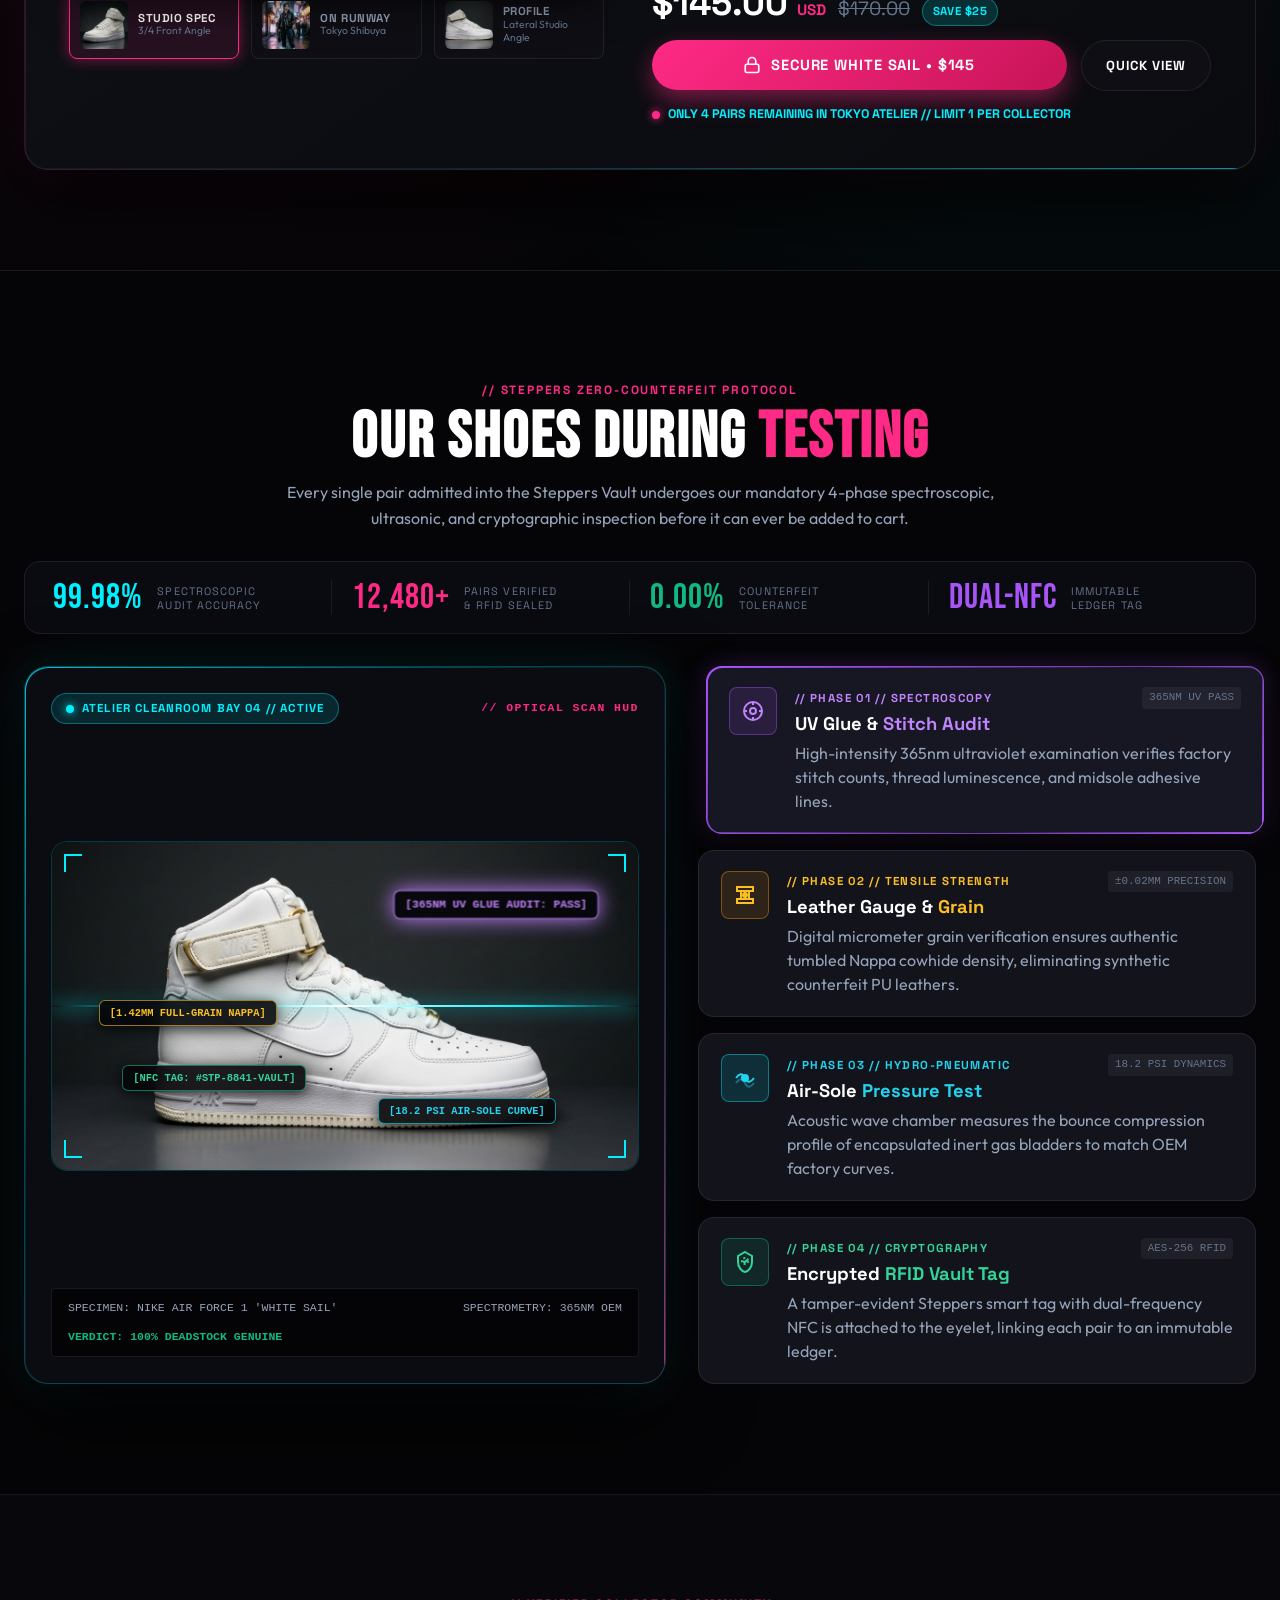
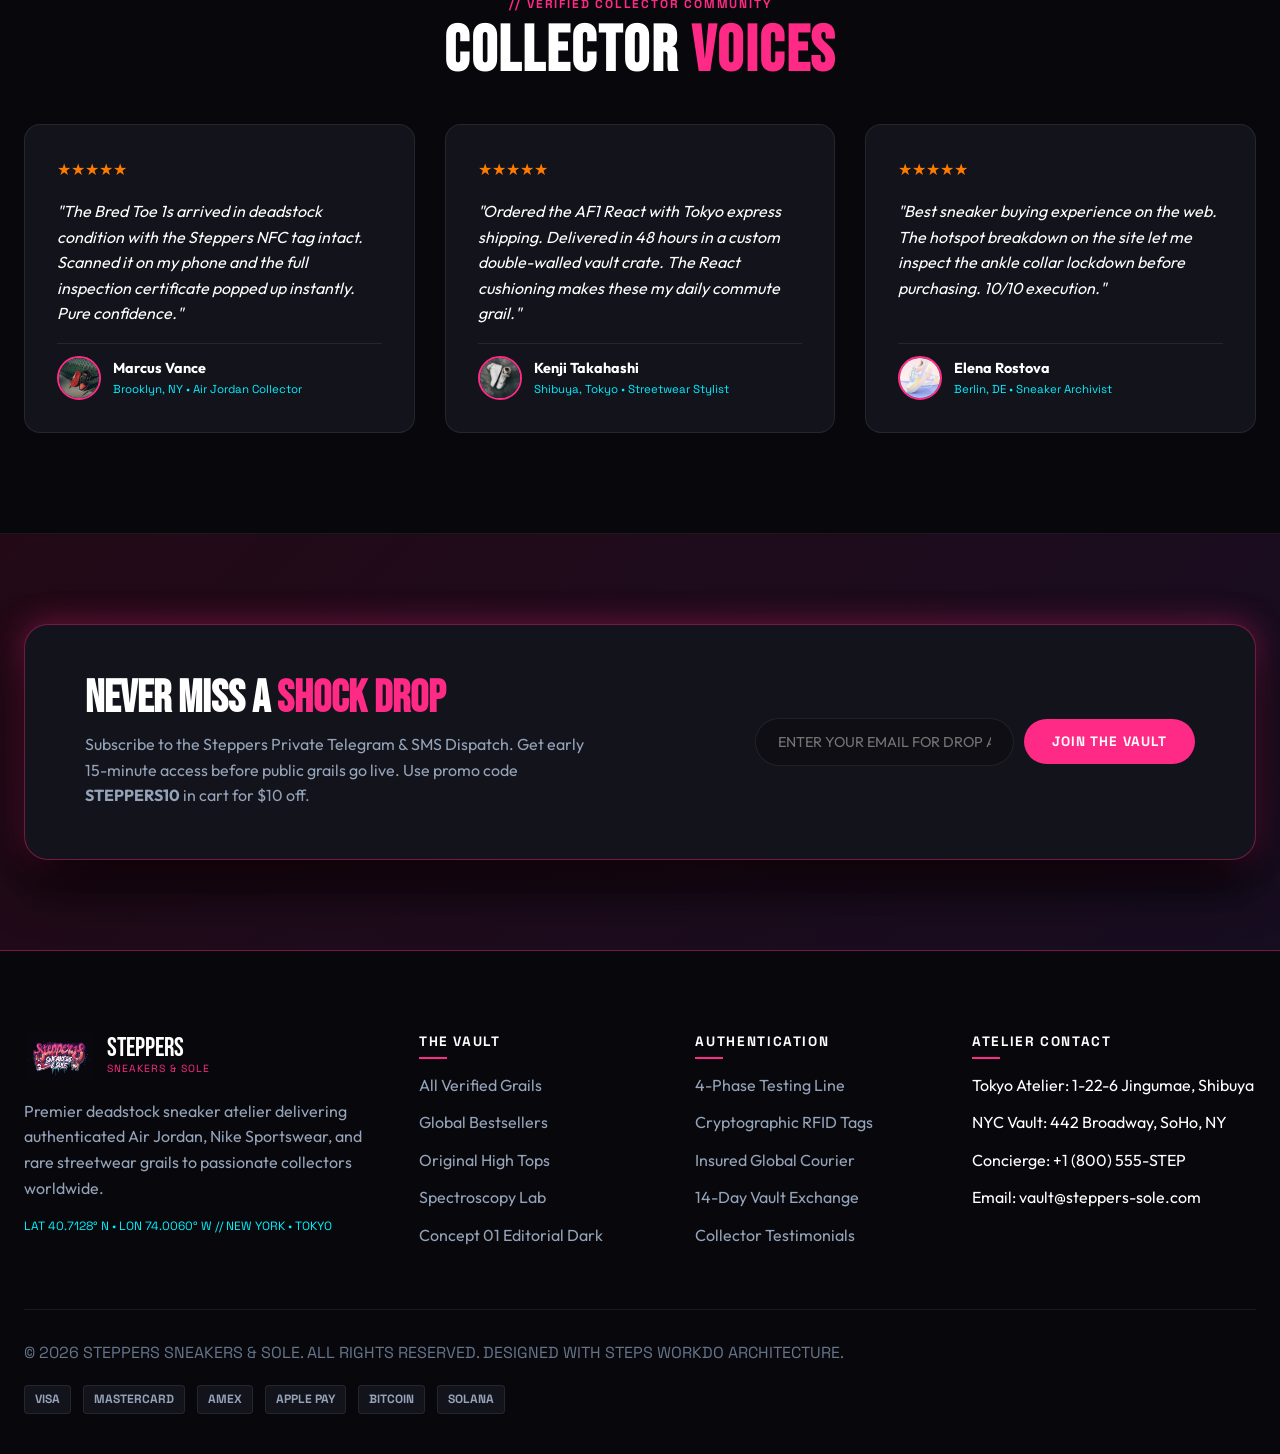
==== commit 5750bbe1: "Remove Curated Atelier Departments categories section and associated styles" ====
--- a/index2.html
+++ b/index2.html
@@ -76,9 +76,6 @@
         </a>
         <a href="#bestsellers-section" class="nav-link">
           BESTSELLERS
-        </a>
-        <a href="#categories-section" class="nav-link">
-          CATEGORIES
         </a>
         <a href="#testing-section" class="nav-link">
           AUTHENTICITY LAB
@@ -672,126 +669,7 @@
     </section>
 
     <!-- ==========================================================================
-         8. MEET CATEGORIES (4-DEPARTMENT ATELIER SHOWCASE)
-         ========================================================================== -->
-    <section class="meet-category-section" id="categories-section">
-      <div class="container">
-
-        <div class="section-header-row">
-          <div class="section-title-wrap">
-            <span class="section-eyebrow">// CURATED ATELIER DEPARTMENTS</span>
-            <h2 class="section-main-heading">EXPLORE <span>CATEGORIES</span></h2>
-            <p style="font-size:16px; color:var(--text-secondary); max-width:680px; margin-top:10px; line-height:1.6;">
-              From authenticated deadstock grails to specialized 3M sole care and heavy terry streetwear, discover our four distinct collector departments.
-            </p>
-          </div>
-        </div>
-
-        <div class="category-tiles-grid">
-
-          <!-- Category 1: Air Jordan Vault -->
-          <div class="category-tile-card cat-theme-pink" data-category="jordan">
-            <div class="tile-top-meta">
-              <span class="tile-code">// DEPT 01</span>
-              <span class="tile-badge">OG GRAILS</span>
-            </div>
-            <div class="tile-media-box">
-              <div class="tile-ambient-glow"></div>
-              <img src="assets/images/sneaker-chicago.jpg" alt="Air Jordan Archive" class="tile-product-img">
-              <span class="tile-count-chip">24 GRAILS VERIFIED</span>
-            </div>
-            <div class="tile-content-body">
-              <span class="tile-subtag">1985 HARDWOOD HERITAGE</span>
-              <h3 class="tile-title">AIR JORDAN <span>ARCHIVE</span></h3>
-              <p class="tile-desc">
-                Authenticated OG High cuts, rare collaboration colorways, and deadstock 1985 silhouettes.
-              </p>
-              <a href="#catalog-section" class="btn-tile-action" data-filter="jordan">
-                <span>SHOP AIR JORDAN</span>
-                <span class="arrow-icon">&rarr;</span>
-              </a>
-            </div>
-          </div>
-
-          <!-- Category 2: Nike Sportswear & Dunks -->
-          <div class="category-tile-card cat-theme-cyan" data-category="nike">
-            <div class="tile-top-meta">
-              <span class="tile-code">// DEPT 02</span>
-              <span class="tile-badge">STREET ICONS</span>
-            </div>
-            <div class="tile-media-box">
-              <div class="tile-ambient-glow"></div>
-              <img src="assets/images/sneaker-cyan.jpg" alt="Nike Sportswear & Dunks" class="tile-product-img">
-              <span class="tile-count-chip">18 SILHOUETTES</span>
-            </div>
-            <div class="tile-content-body">
-              <span class="tile-subtag">DECONSTRUCTED &amp; REACT</span>
-              <h3 class="tile-title">NIKE <span>SPORTSWEAR</span></h3>
-              <p class="tile-desc">
-                Layered Air Force 1 Shadows, high-rebound React overhauls, and iconic Shibuya street grails.
-              </p>
-              <a href="#catalog-section" class="btn-tile-action" data-filter="nike">
-                <span>SHOP NIKE ICONS</span>
-                <span class="arrow-icon">&rarr;</span>
-              </a>
-            </div>
-          </div>
-
-          <!-- Category 3: Sole Care & Protection -->
-          <div class="category-tile-card cat-theme-emerald" data-category="care">
-            <div class="tile-top-meta">
-              <span class="tile-code">// DEPT 03</span>
-              <span class="tile-badge">LAB PROTECTION</span>
-            </div>
-            <div class="tile-media-box">
-              <div class="tile-ambient-glow"></div>
-              <img src="assets/images/sole-shield-pro.jpg" alt="Sole Care & Protection Lab" class="tile-product-img">
-              <span class="tile-count-chip">3M DEFENSE</span>
-            </div>
-            <div class="tile-content-body">
-              <span class="tile-subtag">ATELIER MAINTENANCE</span>
-              <h3 class="tile-title">SOLE SHIELD <span>LAB</span></h3>
-              <p class="tile-desc">
-                Ultra-durable 3M protective films, anti-crease toe inserts, and specialized sneaker restoration kits.
-              </p>
-              <a href="#catalog-section" class="btn-tile-action" data-filter="street">
-                <span>EXPLORE SOLE CARE</span>
-                <span class="arrow-icon">&rarr;</span>
-              </a>
-            </div>
-          </div>
-
-          <!-- Category 4: Steppers Street Apparel -->
-          <div class="category-tile-card cat-theme-purple" data-category="apparel">
-            <div class="tile-top-meta">
-              <span class="tile-code">// DEPT 04</span>
-              <span class="tile-badge">480GSM HEAVY</span>
-            </div>
-            <div class="tile-media-box">
-              <div class="tile-ambient-glow"></div>
-              <img src="assets/images/steppers-drip-hoodie.jpg" alt="Steppers Atelier Streetwear" class="tile-product-img">
-              <span class="tile-count-chip">VAULT MERCH</span>
-            </div>
-            <div class="tile-content-body">
-              <span class="tile-subtag">DOGHOUSE ATELIER</span>
-              <h3 class="tile-title">STEPPERS <span>APPAREL</span></h3>
-              <p class="tile-desc">
-                Heavyweight 480GSM French terry hoodies and vintage enzyme wash Frenchie mascot graphic tees.
-              </p>
-              <a href="#catalog-section" class="btn-tile-action" data-filter="all">
-                <span>EXPLORE APPAREL</span>
-                <span class="arrow-icon">&rarr;</span>
-              </a>
-            </div>
-          </div>
-
-        </div>
-
-      </div>
-    </section>
-
-    <!-- ==========================================================================
-         9. OUR SHOES DURING TESTING (STEPPERS ZERO-COUNTERFEIT PROTOCOL COCKPIT)
+         8. OUR SHOES DURING TESTING (STEPPERS ZERO-COUNTERFEIT PROTOCOL COCKPIT)
          ========================================================================== -->
     <section class="shoes-during-testing" id="testing-section">
       <div class="container">
@@ -1079,7 +957,7 @@
           <ul class="footer-links-list">
             <li class="footer-link-item"><a href="#catalog-section">All Verified Grails</a></li>
             <li class="footer-link-item"><a href="#bestsellers-section">Global Bestsellers</a></li>
-            <li class="footer-link-item"><a href="#categories-section">Original High Tops</a></li>
+            <li class="footer-link-item"><a href="#catalog-section">Original High Tops</a></li>
             <li class="footer-link-item"><a href="#testing-section">Spectroscopy Lab</a></li>
             <li class="footer-link-item"><a href="index.html">Concept 01 Editorial Dark</a></li>
           </ul>
--- a/assets/css/style2.css
+++ b/assets/css/style2.css
@@ -2106,342 +2106,7 @@
 }
 
 /* ==========================================================================
-   7. MEET CATEGORIES (4-DEPARTMENT ATELIER SHOWCASE)
-   ========================================================================== */
-.meet-category-section {
-  position: relative;
-  padding: 110px 0;
-  background: var(--bg-darker);
-  border-bottom: 1px solid var(--border-subtle);
-}
-
-.category-tiles-grid {
-  display: grid;
-  grid-template-columns: repeat(4, 1fr);
-  gap: 24px;
-  margin-top: 36px;
-}
-
-.category-tile-card {
-  position: relative;
-  display: flex;
-  flex-direction: column;
-  background: var(--bg-card);
-  border-radius: var(--radius-xl);
-  padding: 24px 20px;
-  border: 1px solid var(--border-subtle);
-  box-shadow: 0 16px 40px rgba(0, 0, 0, 0.65);
-  transition: transform 0.4s cubic-bezier(0.16, 1, 0.3, 1), box-shadow 0.4s ease, border-color 0.4s ease;
-  overflow: hidden;
-}
-
-.category-tile-card::before {
-  content: '';
-  position: absolute;
-  inset: -1px;
-  border-radius: inherit;
-  padding: 1.5px;
-  -webkit-mask: linear-gradient(#fff 0 0) content-box, linear-gradient(#fff 0 0);
-  -webkit-mask-composite: xor;
-  mask-composite: exclude;
-  pointer-events: none;
-  opacity: 0.55;
-  transition: opacity 0.4s ease;
-}
-
-.category-tile-card:hover {
-  transform: translateY(-8px);
-}
-
-.category-tile-card:hover::before {
-  opacity: 1;
-}
-
-/* Department Theme 01: Air Jordan Archive (Pink / Red Neon) */
-.cat-theme-pink::before {
-  background: linear-gradient(135deg, rgba(255, 42, 133, 0.9), rgba(255, 42, 133, 0.15) 45%, rgba(229, 37, 53, 0.3) 60%, rgba(255, 42, 133, 0.9));
-}
-.cat-theme-pink:hover {
-  border-color: rgba(255, 42, 133, 0.5);
-  box-shadow: 0 25px 60px rgba(0, 0, 0, 0.85), 0 0 35px rgba(255, 42, 133, 0.28);
-}
-.cat-theme-pink .tile-badge {
-  background: rgba(255, 42, 133, 0.14);
-  color: var(--accent-pink);
-  border: 1px solid rgba(255, 42, 133, 0.35);
-}
-.cat-theme-pink .tile-ambient-glow {
-  background: var(--accent-pink);
-}
-.cat-theme-pink .tile-subtag {
-  color: var(--accent-pink);
-}
-.cat-theme-pink .tile-title span {
-  color: var(--accent-pink);
-}
-.cat-theme-pink .btn-tile-action {
-  background: rgba(255, 42, 133, 0.1);
-  color: #ffffff;
-  border: 1px solid rgba(255, 42, 133, 0.35);
-}
-.cat-theme-pink .btn-tile-action:hover {
-  background: var(--accent-pink);
-  color: #ffffff;
-  border-color: var(--accent-pink);
-  box-shadow: 0 6px 20px rgba(255, 42, 133, 0.5);
-}
-
-/* Department Theme 02: Nike Sportswear (Cyan / Electric Blue) */
-.cat-theme-cyan::before {
-  background: linear-gradient(135deg, rgba(0, 240, 255, 0.9), rgba(0, 240, 255, 0.15) 45%, rgba(0, 180, 216, 0.3) 60%, rgba(0, 240, 255, 0.9));
-}
-.cat-theme-cyan:hover {
-  border-color: rgba(0, 240, 255, 0.5);
-  box-shadow: 0 25px 60px rgba(0, 0, 0, 0.85), 0 0 35px rgba(0, 240, 255, 0.28);
-}
-.cat-theme-cyan .tile-badge {
-  background: rgba(0, 240, 255, 0.14);
-  color: var(--accent-cyan);
-  border: 1px solid rgba(0, 240, 255, 0.35);
-}
-.cat-theme-cyan .tile-ambient-glow {
-  background: var(--accent-cyan);
-}
-.cat-theme-cyan .tile-subtag {
-  color: var(--accent-cyan);
-}
-.cat-theme-cyan .tile-title span {
-  color: var(--accent-cyan);
-}
-.cat-theme-cyan .btn-tile-action {
-  background: rgba(0, 240, 255, 0.1);
-  color: #ffffff;
-  border: 1px solid rgba(0, 240, 255, 0.35);
-}
-.cat-theme-cyan .btn-tile-action:hover {
-  background: var(--accent-cyan);
-  color: #050507;
-  border-color: var(--accent-cyan);
-  box-shadow: 0 6px 20px rgba(0, 240, 255, 0.5);
-}
-
-/* Department Theme 03: Sole Care Lab (Emerald / Mint Green) */
-.cat-theme-emerald::before {
-  background: linear-gradient(135deg, rgba(16, 185, 129, 0.9), rgba(16, 185, 129, 0.15) 45%, rgba(5, 150, 105, 0.3) 60%, rgba(16, 185, 129, 0.9));
-}
-.cat-theme-emerald:hover {
-  border-color: rgba(16, 185, 129, 0.5);
-  box-shadow: 0 25px 60px rgba(0, 0, 0, 0.85), 0 0 35px rgba(16, 185, 129, 0.28);
-}
-.cat-theme-emerald .tile-badge {
-  background: rgba(16, 185, 129, 0.14);
-  color: #10b981;
-  border: 1px solid rgba(16, 185, 129, 0.35);
-}
-.cat-theme-emerald .tile-ambient-glow {
-  background: #10b981;
-}
-.cat-theme-emerald .tile-subtag {
-  color: #10b981;
-}
-.cat-theme-emerald .tile-title span {
-  color: #10b981;
-}
-.cat-theme-emerald .btn-tile-action {
-  background: rgba(16, 185, 129, 0.1);
-  color: #ffffff;
-  border: 1px solid rgba(16, 185, 129, 0.35);
-}
-.cat-theme-emerald .btn-tile-action:hover {
-  background: #10b981;
-  color: #050507;
-  border-color: #10b981;
-  box-shadow: 0 6px 20px rgba(16, 185, 129, 0.5);
-}
-
-/* Department Theme 04: Steppers Street Apparel (Neon Purple) */
-.cat-theme-purple::before {
-  background: linear-gradient(135deg, rgba(157, 78, 221, 0.9), rgba(157, 78, 221, 0.15) 45%, rgba(90, 24, 154, 0.3) 60%, rgba(157, 78, 221, 0.9));
-}
-.cat-theme-purple:hover {
-  border-color: rgba(157, 78, 221, 0.5);
-  box-shadow: 0 25px 60px rgba(0, 0, 0, 0.85), 0 0 35px rgba(157, 78, 221, 0.28);
-}
-.cat-theme-purple .tile-badge {
-  background: rgba(157, 78, 221, 0.14);
-  color: #b76eeb;
-  border: 1px solid rgba(157, 78, 221, 0.35);
-}
-.cat-theme-purple .tile-ambient-glow {
-  background: var(--accent-purple);
-}
-.cat-theme-purple .tile-subtag {
-  color: #b76eeb;
-}
-.cat-theme-purple .tile-title span {
-  color: #b76eeb;
-}
-.cat-theme-purple .btn-tile-action {
-  background: rgba(157, 78, 221, 0.12);
-  color: #ffffff;
-  border: 1px solid rgba(157, 78, 221, 0.35);
-}
-.cat-theme-purple .btn-tile-action:hover {
-  background: var(--accent-purple);
-  color: #ffffff;
-  border-color: var(--accent-purple);
-  box-shadow: 0 6px 20px rgba(157, 78, 221, 0.5);
-}
-
-/* Tile Top Meta */
-.tile-top-meta {
-  display: flex;
-  align-items: center;
-  justify-content: space-between;
-  margin-bottom: 14px;
-}
-
-.tile-code {
-  font-family: var(--font-tech);
-  font-size: 0.72rem;
-  letter-spacing: 0.14em;
-  color: var(--text-muted);
-  font-weight: 700;
-}
-
-.tile-badge {
-  font-family: var(--font-tech);
-  font-size: 0.65rem;
-  font-weight: 700;
-  letter-spacing: 0.1em;
-  padding: 3px 9px;
-  border-radius: var(--radius-full);
-  text-transform: uppercase;
-}
-
-/* Tile Media Chamber */
-.tile-media-box {
-  position: relative;
-  width: 100%;
-  height: 200px;
-  border-radius: var(--radius-lg);
-  background: radial-gradient(circle at center, rgba(30, 30, 42, 0.7) 0%, rgba(8, 8, 12, 0.95) 100%);
-  border: 1px solid rgba(255, 255, 255, 0.05);
-  overflow: hidden;
-  display: flex;
-  align-items: center;
-  justify-content: center;
-  margin-bottom: 18px;
-}
-
-.tile-ambient-glow {
-  position: absolute;
-  width: 140px;
-  height: 140px;
-  border-radius: 50%;
-  filter: blur(45px);
-  opacity: 0.32;
-  transition: opacity 0.4s ease, transform 0.4s ease;
-  pointer-events: none;
-}
-
-.category-tile-card:hover .tile-ambient-glow {
-  opacity: 0.6;
-  transform: scale(1.2);
-}
-
-.tile-product-img {
-  width: 100%;
-  height: 100%;
-  object-fit: cover;
-  position: relative;
-  z-index: 2;
-  transition: transform 0.5s cubic-bezier(0.16, 1, 0.3, 1), filter 0.4s ease;
-}
-
-.category-tile-card:hover .tile-product-img {
-  transform: scale(1.06);
-}
-
-.tile-count-chip {
-  position: absolute;
-  bottom: 8px;
-  left: 10px;
-  font-family: var(--font-tech);
-  font-size: 0.62rem;
-  font-weight: 700;
-  letter-spacing: 0.1em;
-  color: rgba(255, 255, 255, 0.85);
-  background: rgba(5, 5, 7, 0.8);
-  backdrop-filter: blur(8px);
-  -webkit-backdrop-filter: blur(8px);
-  padding: 3px 8px;
-  border-radius: 4px;
-  border: 1px solid rgba(255, 255, 255, 0.1);
-  z-index: 3;
-}
-
-/* Tile Content Body */
-.tile-content-body {
-  display: flex;
-  flex-direction: column;
-  flex-grow: 1;
-}
-
-.tile-subtag {
-  font-family: var(--font-tech);
-  font-size: 0.68rem;
-  font-weight: 700;
-  letter-spacing: 0.12em;
-  text-transform: uppercase;
-  margin-bottom: 6px;
-}
-
-.tile-title {
-  font-family: var(--font-display);
-  font-size: 1.85rem;
-  color: #ffffff;
-  line-height: 1.1;
-  margin-bottom: 8px;
-  letter-spacing: 0.03em;
-}
-
-.tile-desc {
-  font-size: 16px;
-  color: var(--text-secondary);
-  line-height: 1.55;
-  margin-bottom: 20px;
-  flex-grow: 1;
-}
-
-.btn-tile-action {
-  display: inline-flex;
-  align-items: center;
-  justify-content: space-between;
-  width: 100%;
-  padding: 11px 18px;
-  border-radius: var(--radius-full);
-  font-family: var(--font-tech);
-  font-size: 0.76rem;
-  font-weight: 700;
-  letter-spacing: 0.08em;
-  text-transform: uppercase;
-  text-decoration: none;
-  transition: all 0.3s cubic-bezier(0.16, 1, 0.3, 1);
-  margin-top: auto;
-}
-
-.btn-tile-action .arrow-icon {
-  font-size: 0.95rem;
-  transition: transform 0.3s ease;
-}
-
-.category-tile-card:hover .btn-tile-action .arrow-icon {
-  transform: translateX(4px);
-}
-
-/* ==========================================================================
-   8. "OUR SHOES DURING TESTING" (STEPPERS ZERO-COUNTERFEIT PROTOCOL COCKPIT)
+   7. "OUR SHOES DURING TESTING" (STEPPERS ZERO-COUNTERFEIT PROTOCOL COCKPIT)
    ========================================================================== */
 .shoes-during-testing {
   position: relative;
@@ -3364,11 +3029,6 @@
     gap: 16px;
   }
 
-  .category-tiles-grid {
-    grid-template-columns: repeat(2, 1fr);
-    gap: 20px;
-  }
-
   .footer-main-grid {
     grid-template-columns: 1fr 1fr;
   }
@@ -3419,10 +3079,6 @@
     height: 250px;
   }
 
-  .category-tiles-grid {
-    grid-template-columns: 1fr;
-  }
-
   .spotlight-thumbs-row {
     flex-direction: column;
   }
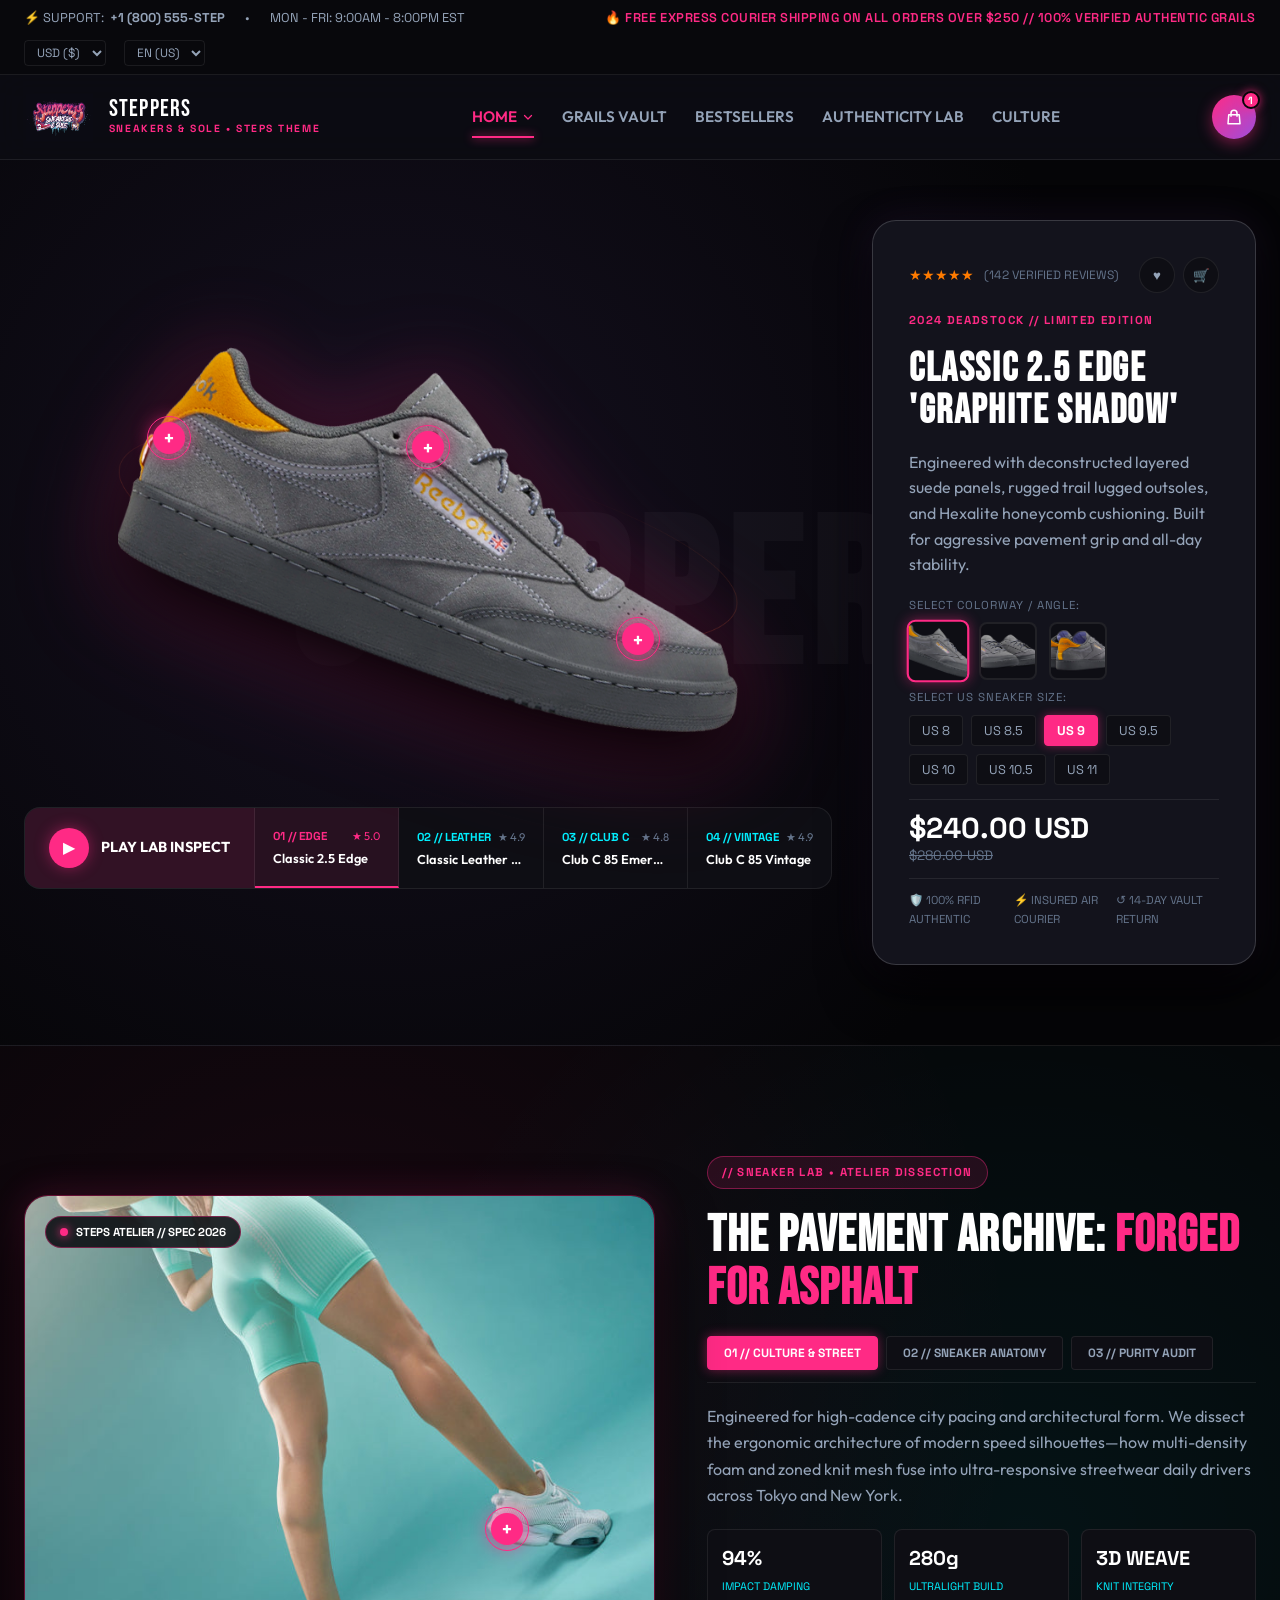
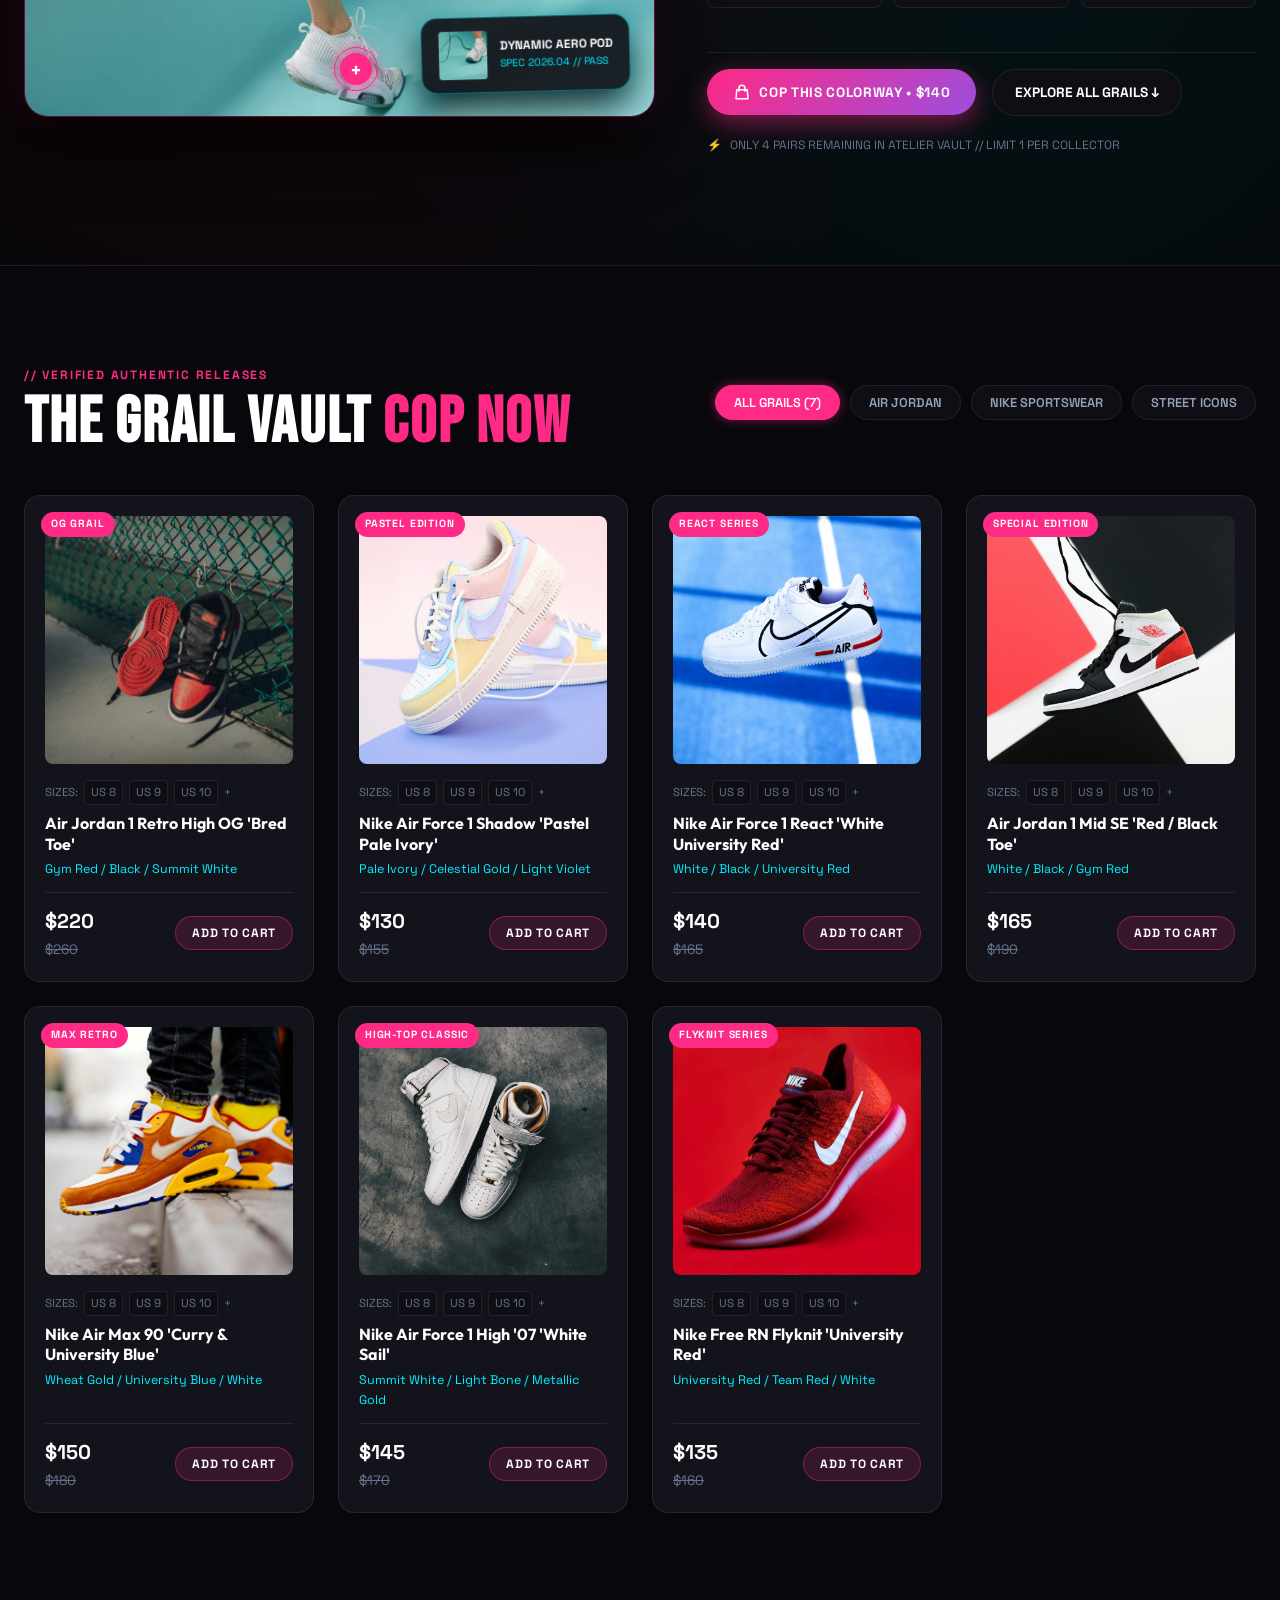
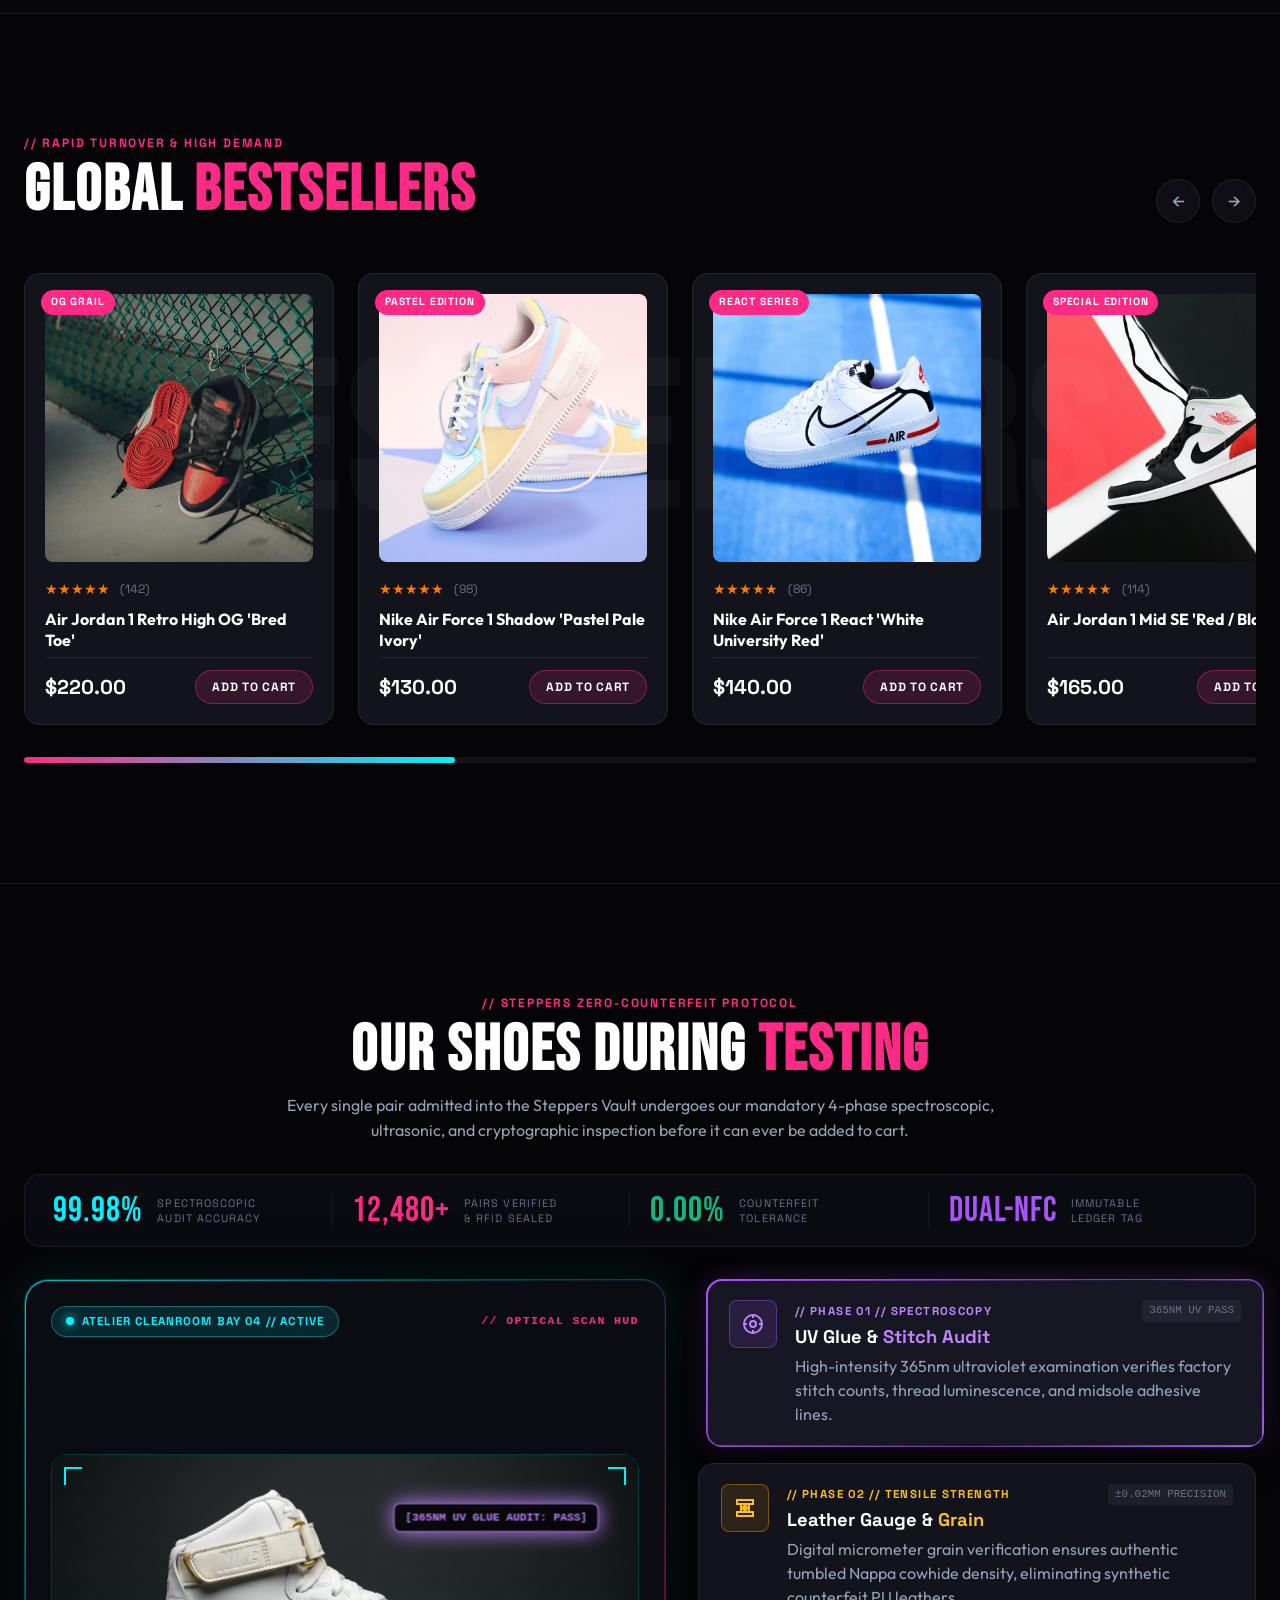
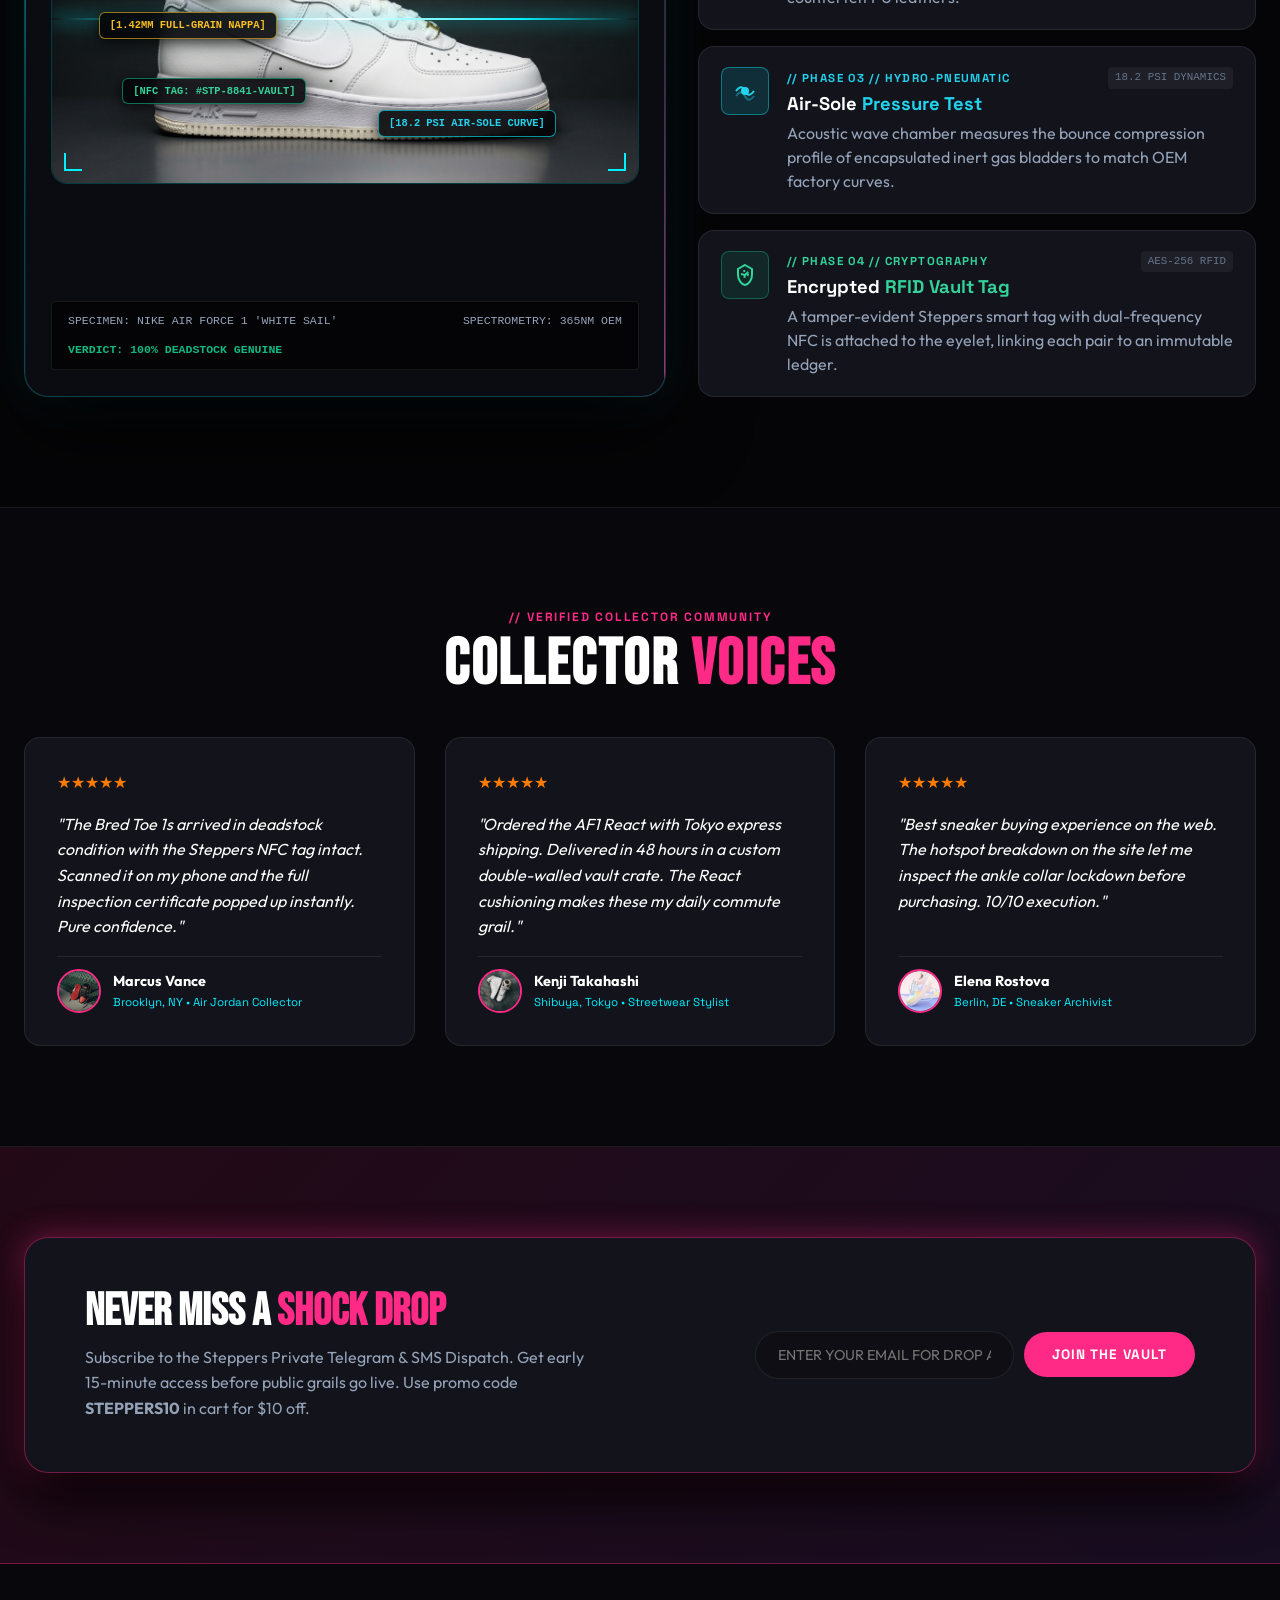
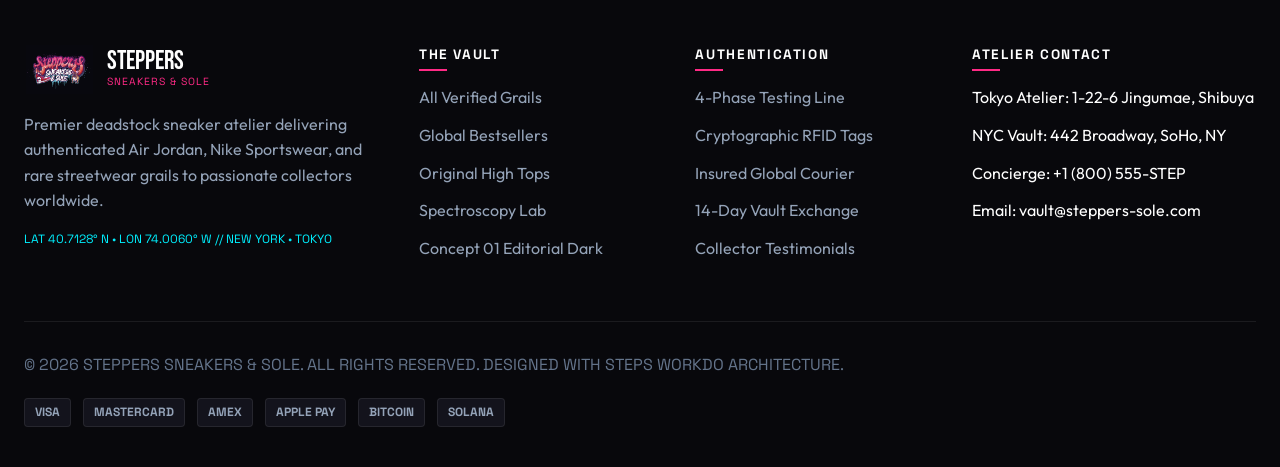
==== commit 5a6f97ee: "Remove Nike Air Force 1 High Editorial Spotlight section and associated scripts" ====
--- a/index2.html
+++ b/index2.html
@@ -500,176 +500,7 @@
     </section>
 
     <!-- ==========================================================================
-         7. TWO-COLUMN FEATURE BLOCK 02 (SHIBUYA EDITORIAL RUNWAY SPOTLIGHT)
-         ========================================================================== -->
-    <section class="shoe-two-column-layout" id="editorial-spotlight">
-      <div class="container">
-        
-        <div class="editorial-spotlight-card">
-          <div class="two-col-grid reverse">
-
-            <!-- Left Visual Showcase Stage (Multi-Angle Gallery + Floating Spec HUD) -->
-            <div class="two-col-media-wrap">
-              <div class="spotlight-photo-frame">
-                <img id="spotlight-main-img" src="assets/images/af1-high-studio34.jpg" alt="Nike Air Force 1 High '07 'White Sail'" class="two-col-photo">
-                
-                <!-- Floating HUD Badges -->
-                <div class="spotlight-hud-badge top-left">
-                  <span class="hud-dot-live"></span>
-                  <span>ATELIER SPECIMEN #06 // VERIFIED RFID</span>
-                </div>
-                <div class="spotlight-hud-badge top-right">
-                  <span>DEADSTOCK GRAIL</span>
-                </div>
-                <div class="spotlight-hud-badge bottom-left">
-                  <span style="color:var(--accent-cyan);">COLORWAY:</span> SUMMIT WHITE / SAIL / GOLD
-                </div>
-              </div>
-
-              <!-- Interactive Angle & Lookbook Thumbnails Switcher -->
-              <div class="spotlight-thumbs-row">
-                <button type="button" class="spotlight-thumb-btn active" data-src="assets/images/af1-high-studio34.jpg" aria-label="Studio Angle">
-                  <img src="assets/images/af1-high-studio34.jpg" alt="Studio 3/4 Specimen">
-                  <div class="spotlight-thumb-info">
-                    <span class="spotlight-thumb-label">STUDIO SPEC</span>
-                    <span class="spotlight-thumb-sub">3/4 Front Angle</span>
-                  </div>
-                </button>
-                <button type="button" class="spotlight-thumb-btn" data-src="assets/images/lookbook-alley.jpg" aria-label="Shibuya Street Runway">
-                  <img src="assets/images/lookbook-alley.jpg" alt="Street Runway">
-                  <div class="spotlight-thumb-info">
-                    <span class="spotlight-thumb-label">ON RUNWAY</span>
-                    <span class="spotlight-thumb-sub">Tokyo Shibuya</span>
-                  </div>
-                </button>
-                <button type="button" class="spotlight-thumb-btn" data-src="assets/images/af1-high-profile.jpg" aria-label="Profile Specimen">
-                  <img src="assets/images/af1-high-profile.jpg" alt="Lateral Profile Studio View">
-                  <div class="spotlight-thumb-info">
-                    <span class="spotlight-thumb-label">PROFILE</span>
-                    <span class="spotlight-thumb-sub">Lateral Studio Angle</span>
-                  </div>
-                </button>
-              </div>
-            </div>
-
-            <!-- Right Editorial Content Column -->
-            <div class="two-col-info">
-              
-              <!-- Eyebrow & Badges Row -->
-              <div class="spotlight-eyebrow-row">
-                <span class="two-col-badge">// ARCHIVE VAULT SPOTLIGHT</span>
-                <span class="spotlight-release-chip">1982/2022 ARCHIVE</span>
-                <span class="spotlight-rating-chip">★ 4.8 <span>(79 collector reviews)</span></span>
-              </div>
-
-              <!-- Main Title with Gradient Emphasis -->
-              <h2 class="two-col-title">
-                NIKE AIR FORCE 1 HIGH '07 <span class="gradient-text">'WHITE SAIL'</span>
-              </h2>
-
-              <!-- 16px Description -->
-              <p class="spotlight-desc">
-                The original 1982 basketball high-top icon. Clean crisp white leather upper, perforated toe vamp, gold metallic lace deubré, padded ankle collar with warm sail lining, and adjustable velcro ankle lock strap.
-              </p>
-
-              <!-- Technical Specification Matrix (2x2 Grid) -->
-              <div class="spotlight-specs-grid">
-                <div class="spotlight-spec-item">
-                  <div class="spec-icon-chip">
-                    <svg width="15" height="15" viewBox="0 0 24 24" fill="none" stroke="currentColor" stroke-width="2.5"><polyline points="20 6 9 17 4 12"></polyline></svg>
-                  </div>
-                  <div class="spec-text-wrap">
-                    <div class="spec-label">ANKLE SECURITY</div>
-                    <div class="spec-val">Velcro Lockdown Strap</div>
-                  </div>
-                </div>
-
-                <div class="spotlight-spec-item">
-                  <div class="spec-icon-chip">
-                    <svg width="15" height="15" viewBox="0 0 24 24" fill="none" stroke="currentColor" stroke-width="2.5"><polyline points="20 6 9 17 4 12"></polyline></svg>
-                  </div>
-                  <div class="spec-text-wrap">
-                    <div class="spec-label">METALLIC ACCENT</div>
-                    <div class="spec-val">Gold Engraved Deubré</div>
-                  </div>
-                </div>
-
-                <div class="spotlight-spec-item">
-                  <div class="spec-icon-chip">
-                    <svg width="15" height="15" viewBox="0 0 24 24" fill="none" stroke="currentColor" stroke-width="2.5"><polyline points="20 6 9 17 4 12"></polyline></svg>
-                  </div>
-                  <div class="spec-text-wrap">
-                    <div class="spec-label">OUTSOLE TRACTION</div>
-                    <div class="spec-val">Radial Pivot Rings</div>
-                  </div>
-                </div>
-
-                <div class="spotlight-spec-item">
-                  <div class="spec-icon-chip">
-                    <svg width="15" height="15" viewBox="0 0 24 24" fill="none" stroke="currentColor" stroke-width="2.5"><polyline points="20 6 9 17 4 12"></polyline></svg>
-                  </div>
-                  <div class="spec-text-wrap">
-                    <div class="spec-label">AIR-SOLE UNIT</div>
-                    <div class="spec-val">Encapsulated Cushioning</div>
-                  </div>
-                </div>
-              </div>
-
-              <!-- Interactive Size Selection Strip -->
-              <div class="spotlight-size-box">
-                <div class="size-header-row">
-                  <span class="size-label">SELECT COLLECTOR SIZE (US MEN):</span>
-                  <span class="size-guide-link">TRUE TO SIZE // RFID VERIFIED</span>
-                </div>
-                <div class="spotlight-sizes-strip" id="spotlight-sizes-list">
-                  <button type="button" class="spotlight-size-pill" data-size="US 8">US 8</button>
-                  <button type="button" class="spotlight-size-pill" data-size="US 8.5">US 8.5</button>
-                  <button type="button" class="spotlight-size-pill active" data-size="US 9">US 9</button>
-                  <button type="button" class="spotlight-size-pill" data-size="US 9.5">US 9.5</button>
-                  <button type="button" class="spotlight-size-pill" data-size="US 10">US 10</button>
-                  <button type="button" class="spotlight-size-pill" data-size="US 10.5">US 10.5</button>
-                  <button type="button" class="spotlight-size-pill" data-size="US 11">US 11</button>
-                </div>
-              </div>
-
-              <!-- Price & CTA Actions Strip -->
-              <div class="spotlight-cta-block">
-                <div class="spotlight-price-row">
-                  <div class="spotlight-price-val">$145.00 <span class="currency-tag">USD</span></div>
-                  <span class="spotlight-orig-price">$170.00</span>
-                  <span class="spotlight-save-badge">SAVE $25</span>
-                </div>
-
-                <div class="spotlight-buttons-group">
-                  <button id="btn-twocol-buy-2" class="btn-spotlight-primary">
-                    <svg width="18" height="18" viewBox="0 0 24 24" fill="none" stroke="currentColor" stroke-width="2.2">
-                      <rect x="3" y="11" width="18" height="11" rx="2" ry="2"></rect>
-                      <path d="M7 11V7a5 5 0 0 1 10 0v4"></path>
-                    </svg>
-                    <span>SECURE WHITE SAIL • $145</span>
-                  </button>
-
-                  <button id="btn-spotlight-quickview" type="button" class="btn-spotlight-secondary" data-id="step-06">
-                    <span>QUICK VIEW</span>
-                  </button>
-                </div>
-
-                <div class="spotlight-scarcity-row">
-                  <span class="scarcity-pulse"></span>
-                  <span>ONLY 4 PAIRS REMAINING IN TOKYO ATELIER // LIMIT 1 PER COLLECTOR</span>
-                </div>
-              </div>
-
-            </div>
-
-          </div>
-        </div>
-
-      </div>
-    </section>
-
-    <!-- ==========================================================================
-         8. OUR SHOES DURING TESTING (STEPPERS ZERO-COUNTERFEIT PROTOCOL COCKPIT)
+         7. OUR SHOES DURING TESTING (STEPPERS ZERO-COUNTERFEIT PROTOCOL COCKPIT)
          ========================================================================== -->
     <section class="shoes-during-testing" id="testing-section">
       <div class="container">
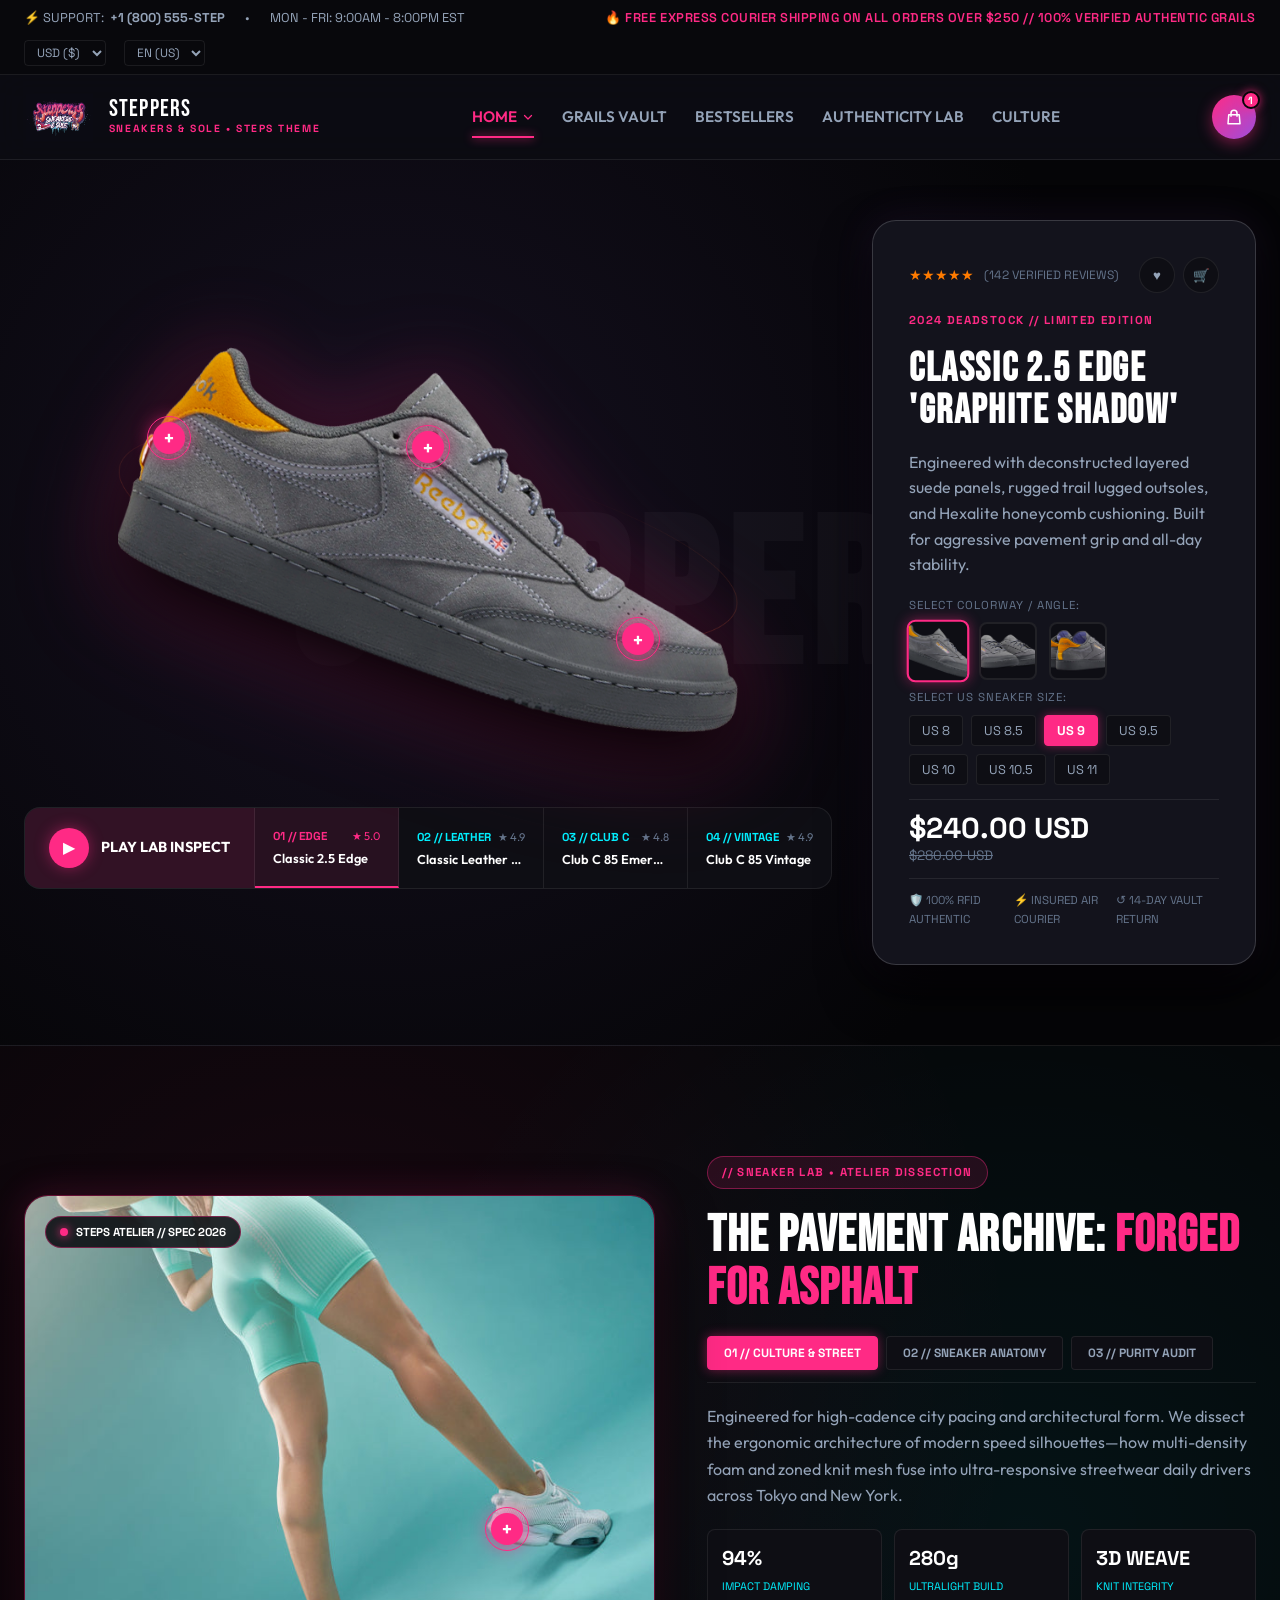
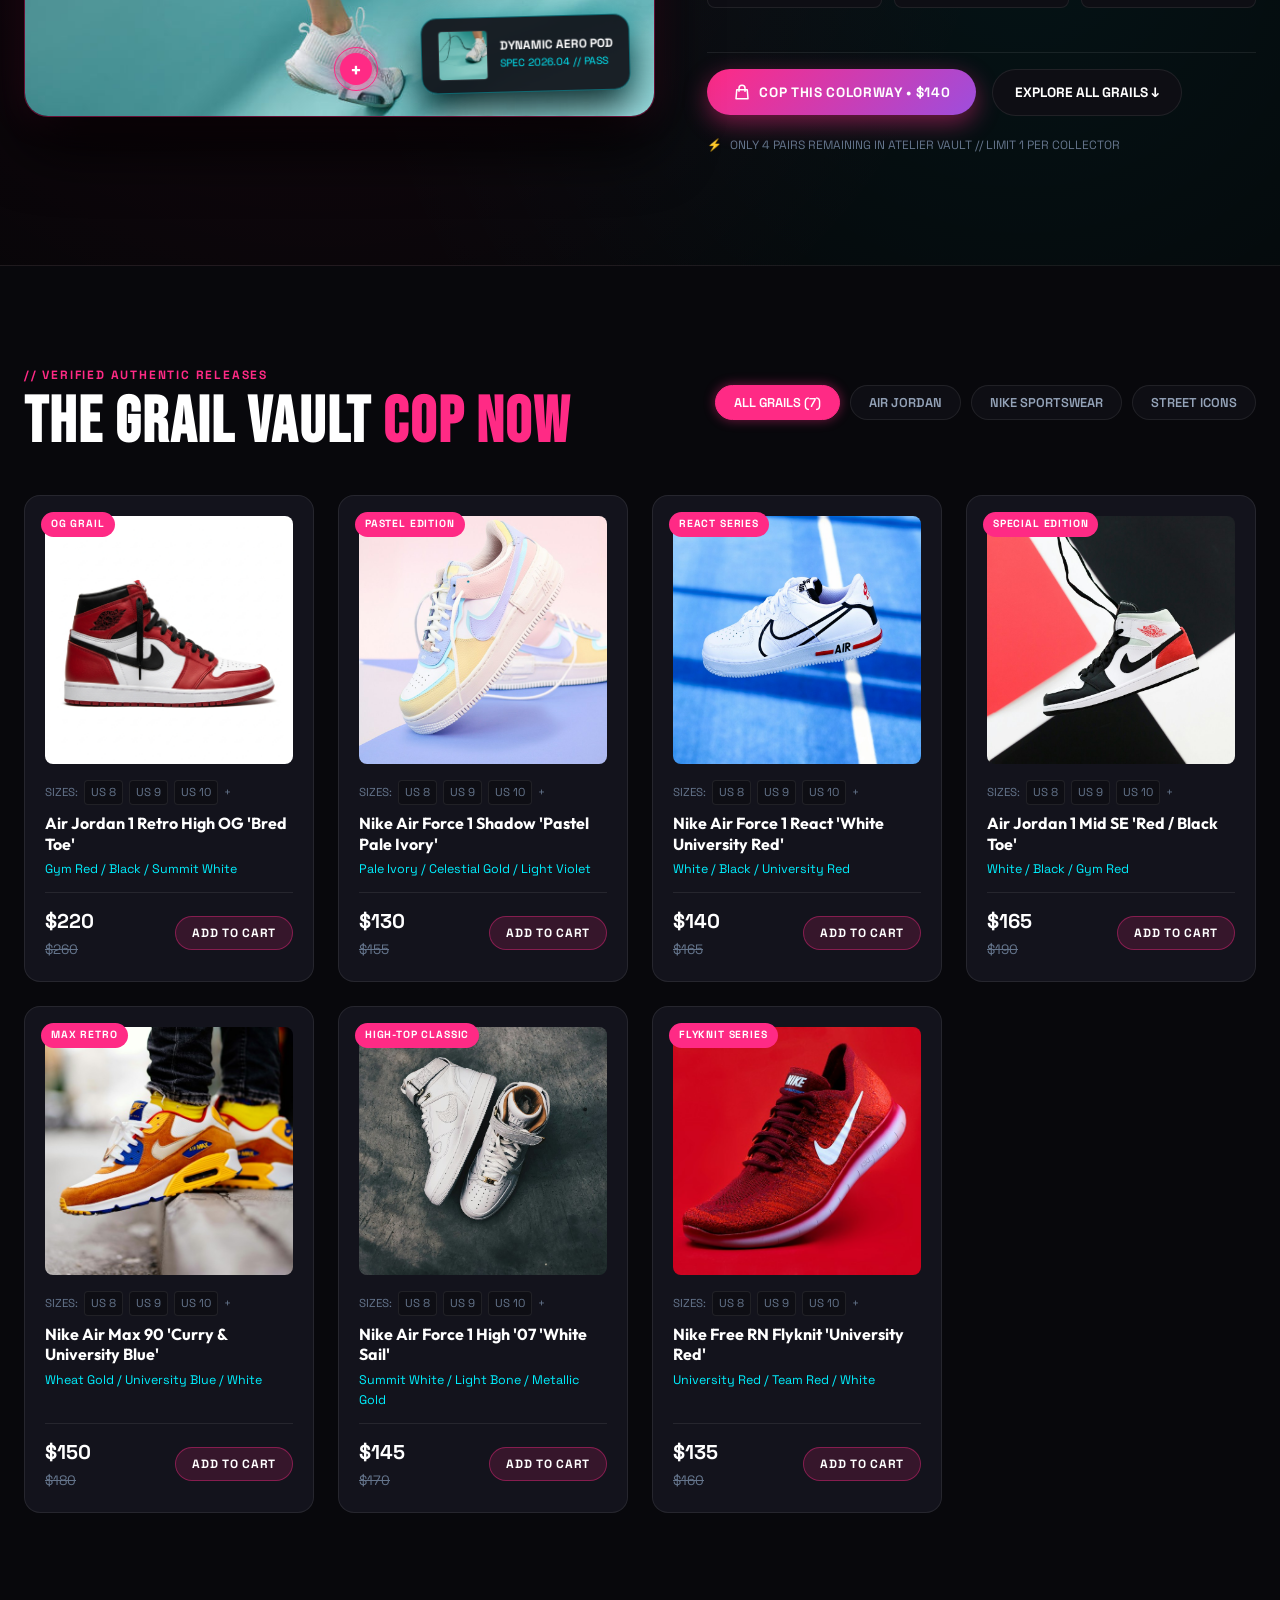
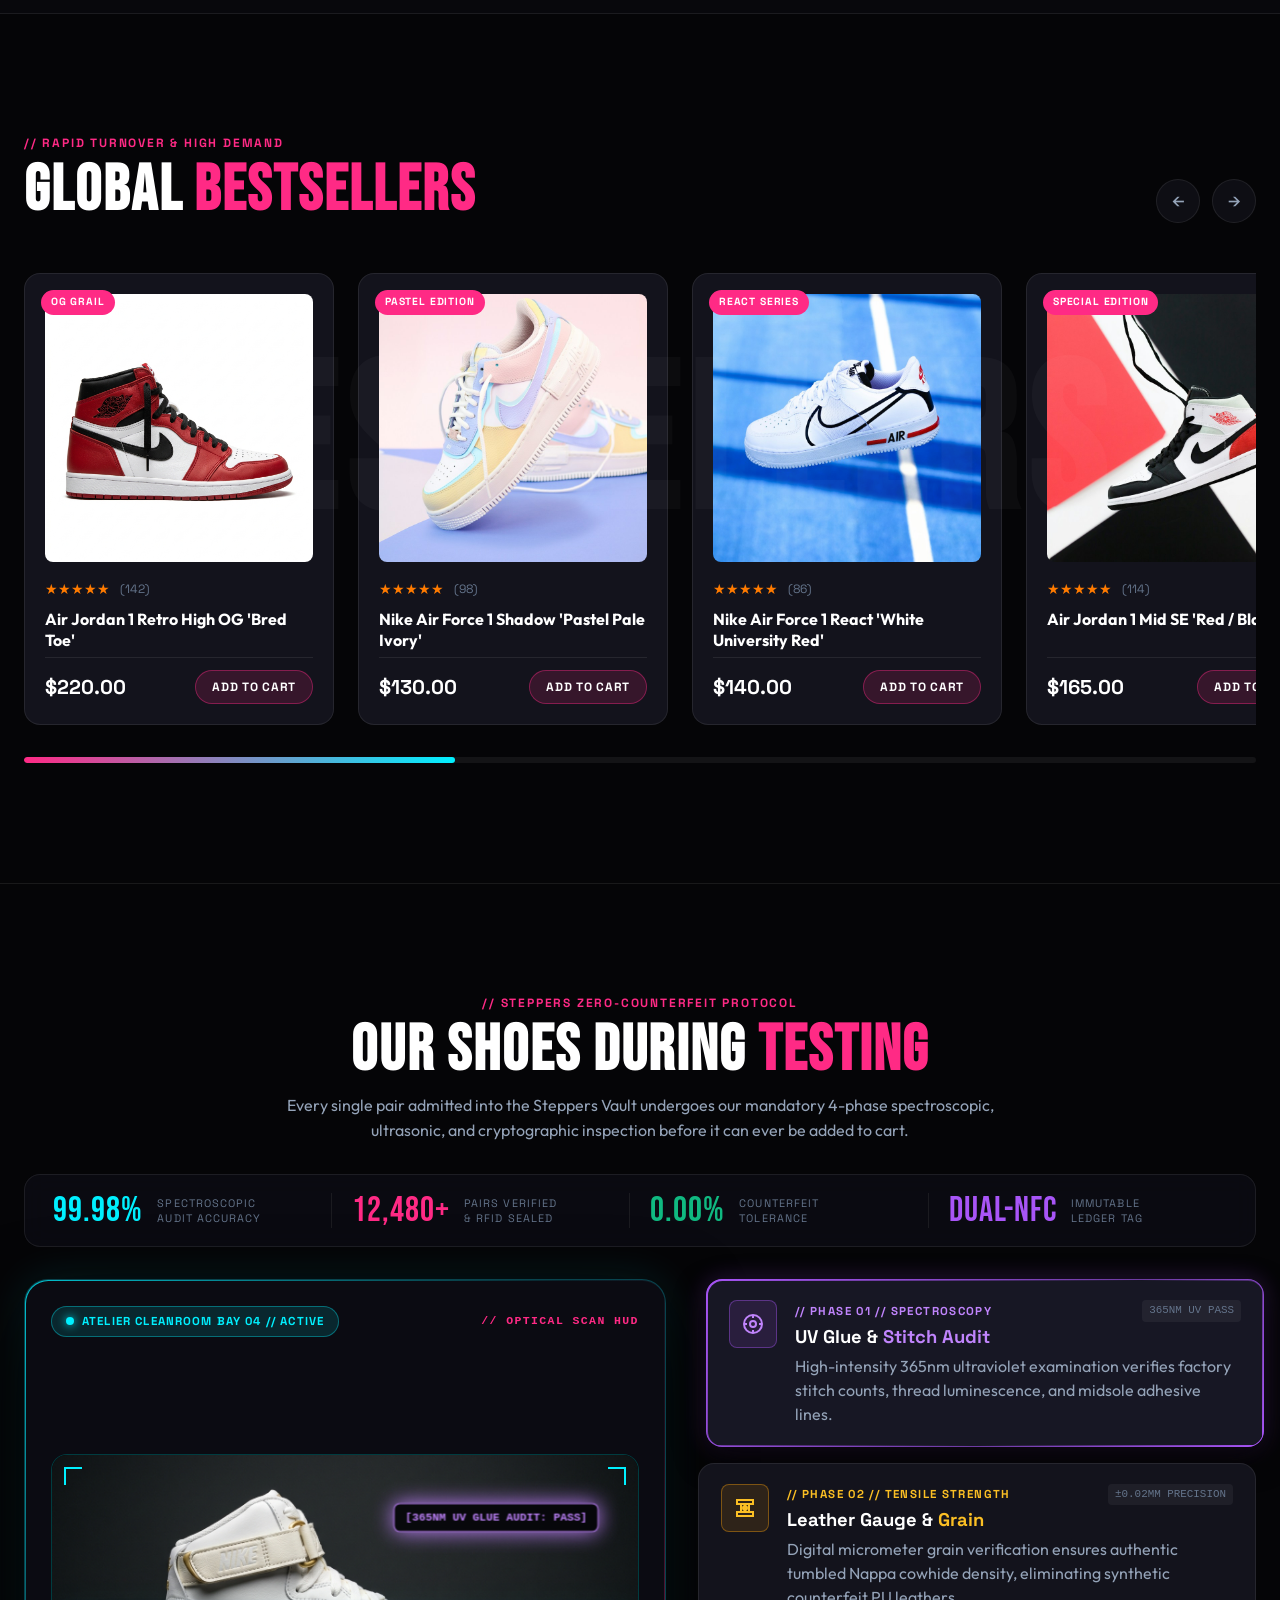
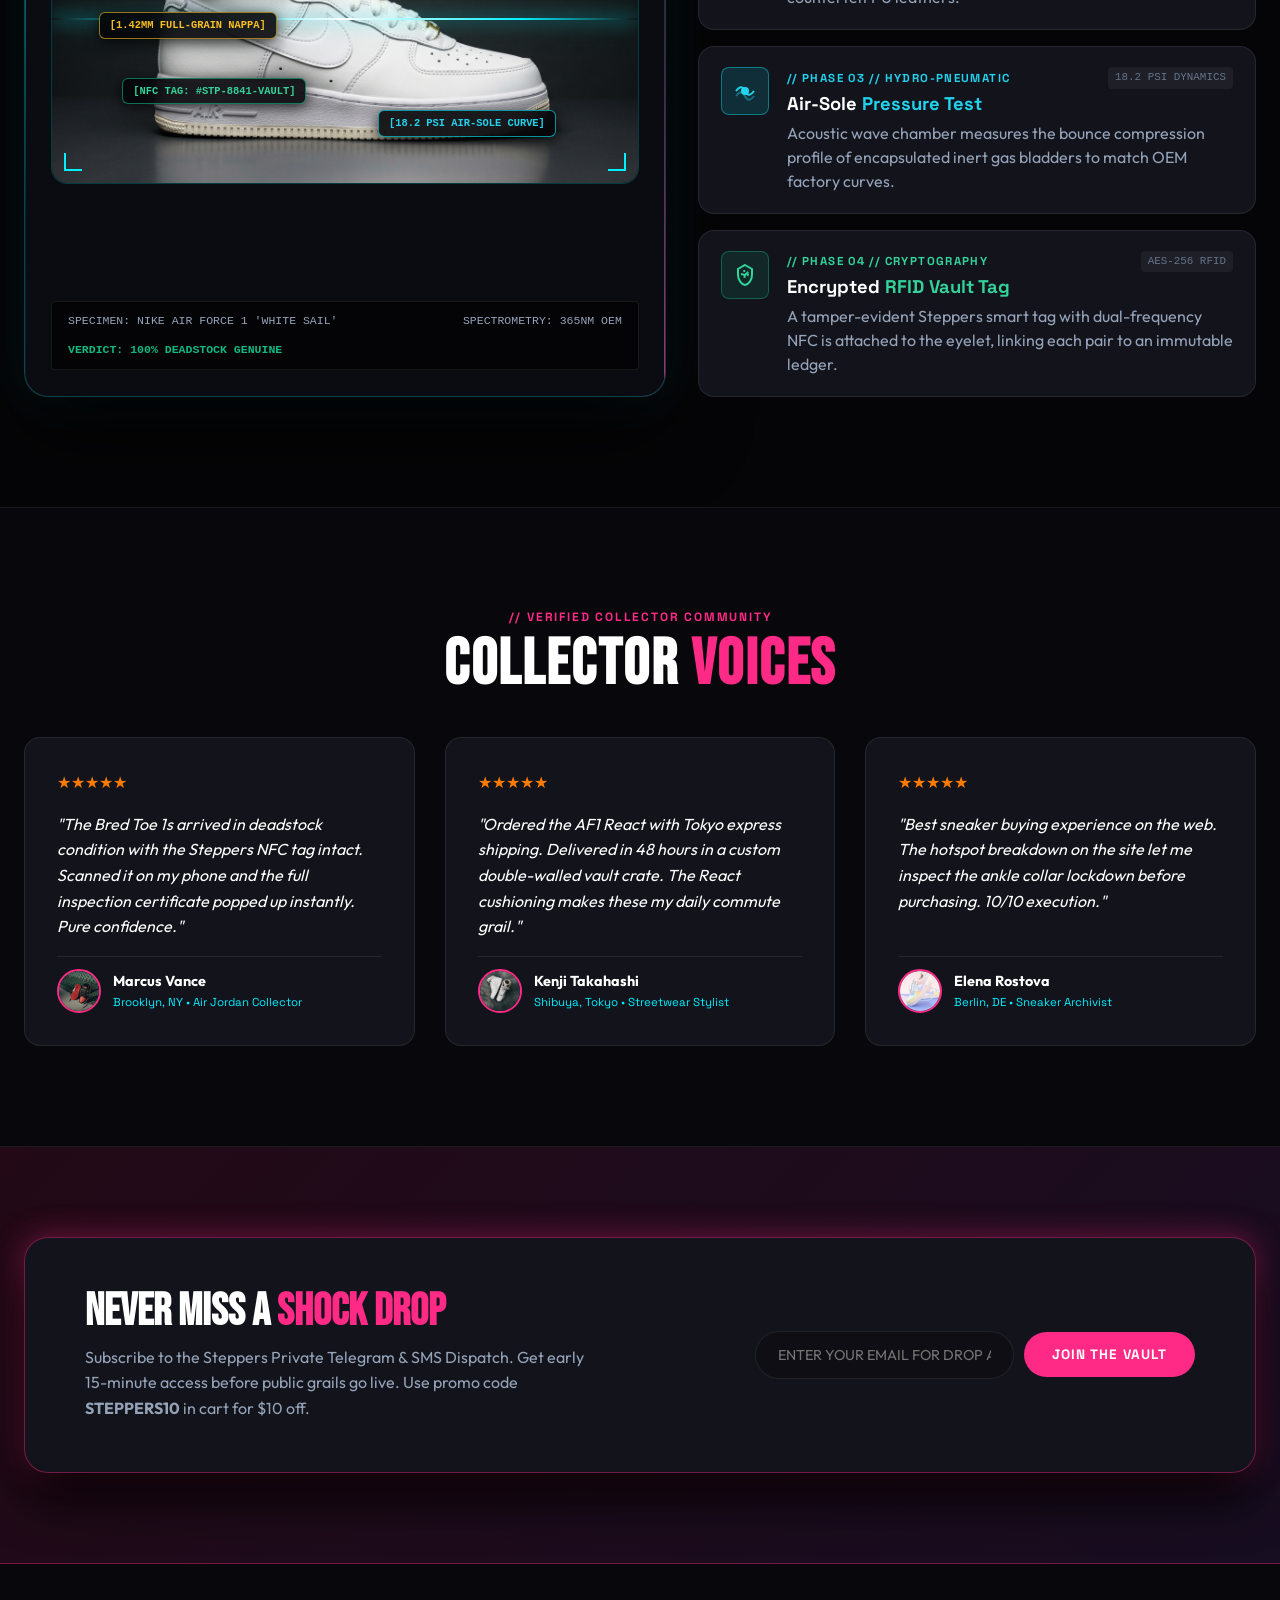
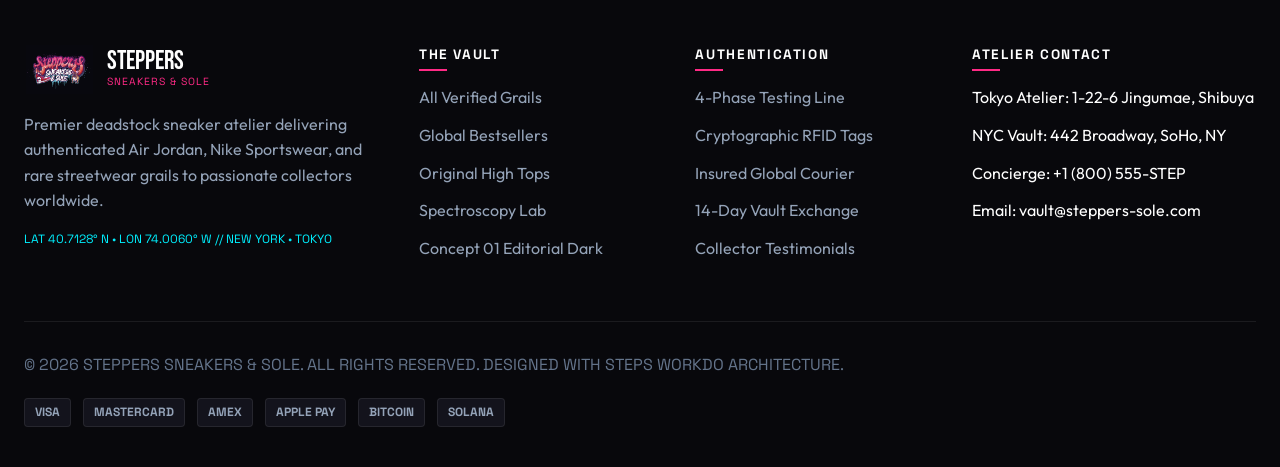
==== commit 34707f4d: "Implement Grandeur Style 3-column PDP Quick View modal with vertical thumbnail gallery in index2" ====
--- a/index2.html
+++ b/index2.html
@@ -10,7 +10,7 @@
   <link rel="icon" type="image/jpeg" href="assets/images/steppers-logo.jpg">
 
   <!-- Core Stylesheet for Concept 2 (Steps WorkDo Architecture) -->
-  <link rel="stylesheet" href="assets/css/style2.css">
+  <link rel="stylesheet" href="assets/css/style2.css?v=2.5">
 </head>
 
 <body>
@@ -893,7 +893,7 @@
   <div class="site-toast" id="site-toast" role="status" aria-live="polite"></div>
 
   <!-- Main JavaScript Controller for Concept 2 -->
-  <script src="assets/js/main2.js"></script>
+  <script src="assets/js/main2.js?v=2.5"></script>
 
 </body>
 
--- a/assets/css/style2.css
+++ b/assets/css/style2.css
@@ -3002,6 +3002,473 @@
 }
 
 /* ==========================================================================
+   13. LUXURY PDP QUICK VIEW MODAL (3-COLUMN GALLERY & DOSSIER)
+   ========================================================================== */
+#quickview-modal.cart-drawer-overlay {
+  display: flex;
+  align-items: center;
+  justify-content: center;
+  padding: 24px;
+}
+
+.qv-grandeur-container,
+.grandeur-pdp-modal {
+  position: relative;
+  width: 1140px;
+  max-width: 96vw;
+  max-height: 88vh;
+  background: #0d0e15;
+  border: 1px solid rgba(255, 42, 133, 0.4);
+  box-shadow: 0 25px 70px rgba(0, 0, 0, 0.95), 0 0 40px rgba(255, 42, 133, 0.12);
+  border-radius: 16px;
+  display: grid;
+  grid-template-columns: 88px 1.1fr 1.25fr;
+  gap: 28px;
+  padding: 32px;
+  overflow-y: auto;
+  z-index: 1001;
+}
+
+.grandeur-pdp-layout {
+  display: contents;
+}
+
+.qv-close-btn,
+.grandeur-pdp-close {
+  position: absolute;
+  top: 16px;
+  right: 18px;
+  width: 36px;
+  height: 36px;
+  border-radius: 50%;
+  background: rgba(255, 255, 255, 0.06);
+  border: 1px solid rgba(255, 255, 255, 0.15);
+  color: #ffffff;
+  font-size: 1.4rem;
+  line-height: 1;
+  display: flex;
+  align-items: center;
+  justify-content: center;
+  cursor: pointer;
+  transition: all 0.25s ease;
+  z-index: 10;
+}
+
+.qv-close-btn:hover,
+.grandeur-pdp-close:hover {
+  background: var(--accent-pink, #ff2a85);
+  border-color: var(--accent-pink, #ff2a85);
+  transform: rotate(90deg);
+}
+
+/* Left Column: Vertical Thumbnails Rail */
+.qv-thumbs-rail,
+.grandeur-thumbs-rail {
+  display: flex;
+  flex-direction: column;
+  gap: 12px;
+  overflow-y: auto;
+  max-height: 520px;
+  padding-right: 4px;
+}
+
+.qv-thumbs-rail::-webkit-scrollbar,
+.grandeur-thumbs-rail::-webkit-scrollbar {
+  width: 4px;
+}
+
+.qv-thumbs-rail::-webkit-scrollbar-thumb,
+.grandeur-thumbs-rail::-webkit-scrollbar-thumb {
+  background: rgba(255, 255, 255, 0.2);
+  border-radius: 4px;
+}
+
+.qv-thumb-box,
+.grandeur-thumb-item {
+  width: 76px;
+  height: 76px;
+  border-radius: 8px;
+  background: #141520;
+  border: 1px solid rgba(255, 255, 255, 0.12);
+  padding: 4px;
+  cursor: pointer;
+  transition: all 0.25s ease;
+  flex-shrink: 0;
+  display: flex;
+  align-items: center;
+  justify-content: center;
+  overflow: hidden;
+}
+
+.qv-thumb-box img,
+.grandeur-thumb-item img {
+  width: 100%;
+  height: 100%;
+  object-fit: cover;
+  border-radius: 4px;
+  transition: transform 0.25s ease;
+}
+
+.qv-thumb-box:hover img,
+.grandeur-thumb-item:hover img {
+  transform: scale(1.08);
+}
+
+.qv-thumb-box.active,
+.grandeur-thumb-item.active {
+  border-color: var(--accent-pink, #ff2a85);
+  box-shadow: 0 0 14px rgba(255, 42, 133, 0.45);
+  transform: scale(1.03);
+}
+
+/* Center Column: Main Image Showcase */
+.qv-main-stage,
+.grandeur-main-stage {
+  display: flex;
+  align-items: center;
+  justify-content: center;
+  background: #ffffff;
+  border: 1px solid rgba(255, 255, 255, 0.15);
+  border-radius: 12px;
+  padding: 24px;
+  min-height: 480px;
+  position: relative;
+  overflow: hidden;
+}
+
+.qv-main-img-wrap {
+  width: 100%;
+  height: 100%;
+  display: flex;
+  align-items: center;
+  justify-content: center;
+}
+
+#qv-main-img,
+#grandeur-main-display {
+  max-width: 100%;
+  max-height: 460px;
+  object-fit: contain;
+  filter: drop-shadow(0 15px 30px rgba(0,0,0,0.6));
+  transition: opacity 0.25s ease, transform 0.3s ease;
+}
+
+/* Right Column: Product Purchase Dossier */
+.qv-dossier-panel,
+.grandeur-dossier {
+  display: flex;
+  flex-direction: column;
+  gap: 12px;
+  color: #fff;
+  padding-left: 8px;
+}
+
+.qv-brand-tag,
+.grandeur-brand {
+  font-family: var(--font-tech, 'Montserrat', sans-serif);
+  font-size: 0.72rem;
+  font-weight: 700;
+  letter-spacing: 0.16em;
+  color: var(--accent-orange, #ff7b00);
+  text-transform: uppercase;
+}
+
+.qv-title,
+.grandeur-title {
+  font-family: var(--font-display, 'Montserrat', sans-serif);
+  font-size: 1.65rem;
+  font-weight: 800;
+  color: #ffffff;
+  line-height: 1.2;
+  letter-spacing: 0.02em;
+  margin: 0;
+}
+
+.qv-price-row {
+  display: flex;
+  align-items: baseline;
+  gap: 12px;
+}
+
+.qv-price,
+.grandeur-price {
+  font-family: var(--font-tech, 'Montserrat', sans-serif);
+  font-size: 1.55rem;
+  font-weight: 800;
+  color: #ffffff;
+}
+
+.qv-original-price {
+  font-size: 1.05rem;
+  color: rgba(255, 255, 255, 0.4);
+  text-decoration: line-through;
+}
+
+.qv-save-badge {
+  background: rgba(255, 42, 133, 0.15);
+  color: var(--accent-pink, #ff2a85);
+  font-size: 0.72rem;
+  font-weight: 700;
+  padding: 3px 8px;
+  border-radius: 4px;
+  border: 1px solid rgba(255, 42, 133, 0.3);
+}
+
+.qv-installments,
+.grandeur-installments {
+  font-size: 0.85rem;
+  color: rgba(255, 255, 255, 0.75);
+  line-height: 1.4;
+}
+
+.shoppay-badge,
+.badge-shoppay {
+  background: #5a31f4;
+  color: #ffffff;
+  padding: 2px 7px;
+  border-radius: 4px;
+  font-size: 0.75rem;
+  font-weight: 800;
+  letter-spacing: 0.04em;
+  display: inline-block;
+  margin-left: 4px;
+}
+
+.shoppay-badge span,
+.badge-shoppay span {
+  font-weight: 400;
+}
+
+.qv-condition-note,
+.grandeur-condition {
+  font-size: 0.82rem;
+  color: rgba(255, 255, 255, 0.85);
+  background: rgba(255, 255, 255, 0.04);
+  border: 1px solid rgba(255, 255, 255, 0.08);
+  padding: 10px 14px;
+  border-radius: 8px;
+  line-height: 1.4;
+}
+
+.qv-bullet {
+  color: #00e5a3;
+  margin-right: 4px;
+}
+
+.qv-section-label,
+.grandeur-label {
+  font-family: var(--font-tech, 'Montserrat', sans-serif);
+  font-size: 0.72rem;
+  font-weight: 700;
+  letter-spacing: 0.1em;
+  color: rgba(255, 255, 255, 0.6);
+  text-transform: uppercase;
+  margin-bottom: 4px;
+}
+
+.qv-sizes-row,
+.grandeur-sizes-grid {
+  display: flex;
+  flex-wrap: wrap;
+  gap: 8px;
+}
+
+.qv-size-chip,
+.grandeur-size-btn {
+  padding: 7px 14px;
+  background: #141520;
+  border: 1px solid rgba(255, 255, 255, 0.15);
+  border-radius: 6px;
+  color: #ffffff;
+  font-size: 0.82rem;
+  font-weight: 600;
+  cursor: pointer;
+  transition: all 0.2s ease;
+}
+
+.qv-size-chip:hover,
+.grandeur-size-btn:hover {
+  border-color: rgba(255, 255, 255, 0.4);
+}
+
+.qv-size-chip.active,
+.grandeur-size-btn.active {
+  background: var(--accent-pink, #ff2a85);
+  border-color: var(--accent-pink, #ff2a85);
+  box-shadow: 0 0 12px rgba(255, 42, 133, 0.4);
+  color: #fff;
+}
+
+.qv-qty-row {
+  display: flex;
+  align-items: center;
+  gap: 16px;
+  margin: 2px 0;
+}
+
+.qv-qty-selector,
+.grandeur-qty-box {
+  display: inline-flex;
+  align-items: center;
+  border: 1px solid rgba(255, 255, 255, 0.18);
+  border-radius: 6px;
+  background: #141520;
+  overflow: hidden;
+}
+
+.qv-qty-btn,
+.grandeur-qty-btn {
+  background: none;
+  border: none;
+  color: #ffffff;
+  width: 32px;
+  height: 32px;
+  font-size: 1.1rem;
+  cursor: pointer;
+  display: flex;
+  align-items: center;
+  justify-content: center;
+  transition: background 0.2s;
+}
+
+.qv-qty-btn:hover,
+.grandeur-qty-btn:hover {
+  background: rgba(255, 255, 255, 0.1);
+}
+
+#qv-qty-val,
+#pdp-qty-val {
+  width: 36px;
+  text-align: center;
+  font-size: 0.9rem;
+  font-weight: 700;
+  color: #ffffff;
+}
+
+.qv-availability-card,
+.grandeur-availability {
+  background: rgba(0, 229, 163, 0.05);
+  border: 1px solid rgba(0, 229, 163, 0.2);
+  border-radius: 8px;
+  padding: 10px 14px;
+  font-size: 0.8rem;
+}
+
+.qv-avail-title,
+.grandeur-avail-header {
+  font-weight: 700;
+  color: #ffffff;
+  margin-bottom: 4px;
+  display: flex;
+  align-items: center;
+  gap: 6px;
+}
+
+.qv-avail-row,
+.grandeur-avail-store {
+  display: flex;
+  justify-content: space-between;
+  color: rgba(255, 255, 255, 0.7);
+  padding: 2px 0;
+}
+
+.avail-badge.in-stock,
+.avail-tag-green {
+  color: #00e5a3;
+  font-weight: 600;
+}
+
+.qv-action-buttons {
+  display: flex;
+  flex-direction: column;
+  gap: 8px;
+  margin-top: 4px;
+}
+
+.qv-add-cart-btn,
+.grandeur-btn-addcart {
+  width: 100%;
+  padding: 14px;
+  background: #ffffff;
+  color: #000000;
+  border: none;
+  border-radius: 8px;
+  font-family: var(--font-tech, 'Montserrat', sans-serif);
+  font-weight: 800;
+  font-size: 0.85rem;
+  letter-spacing: 0.1em;
+  text-transform: uppercase;
+  cursor: pointer;
+  transition: all 0.25s ease;
+}
+
+.qv-add-cart-btn:hover,
+.grandeur-btn-addcart:hover {
+  background: var(--accent-pink, #ff2a85);
+  color: #ffffff;
+  box-shadow: 0 8px 24px rgba(255, 42, 133, 0.4);
+}
+
+.qv-shoppay-btn,
+.grandeur-btn-shoppay {
+  width: 100%;
+  padding: 14px;
+  background: #5a31f4;
+  color: #ffffff;
+  border: none;
+  border-radius: 8px;
+  font-family: var(--font-tech, 'Montserrat', sans-serif);
+  font-weight: 600;
+  font-size: 0.92rem;
+  cursor: pointer;
+  display: flex;
+  align-items: center;
+  justify-content: center;
+  gap: 5px;
+  transition: all 0.25s ease;
+}
+
+.qv-shoppay-btn:hover,
+.grandeur-btn-shoppay:hover {
+  background: #4a24db;
+  box-shadow: 0 8px 24px rgba(90, 49, 244, 0.4);
+}
+
+.shoppay-bold {
+  font-weight: 900;
+  letter-spacing: -0.02em;
+}
+
+.shoppay-light {
+  font-weight: 400;
+}
+
+.qv-more-payments,
+.grandeur-more-pay {
+  text-align: center;
+  font-size: 0.76rem;
+  color: rgba(255, 255, 255, 0.5);
+  text-decoration: underline;
+  cursor: pointer;
+}
+
+@media (max-width: 900px) {
+  .qv-grandeur-container,
+  .grandeur-pdp-modal {
+    grid-template-columns: 1fr;
+    max-height: 92vh;
+    padding: 24px 18px;
+    gap: 20px;
+  }
+  .qv-thumbs-rail,
+  .grandeur-thumbs-rail {
+    flex-direction: row;
+    max-height: 80px;
+    overflow-x: auto;
+  }
+}
+
+/* ==========================================================================
    RESPONSIVE ADAPTATIONS
    ========================================================================== */
 @media (max-width: 1200px) {
